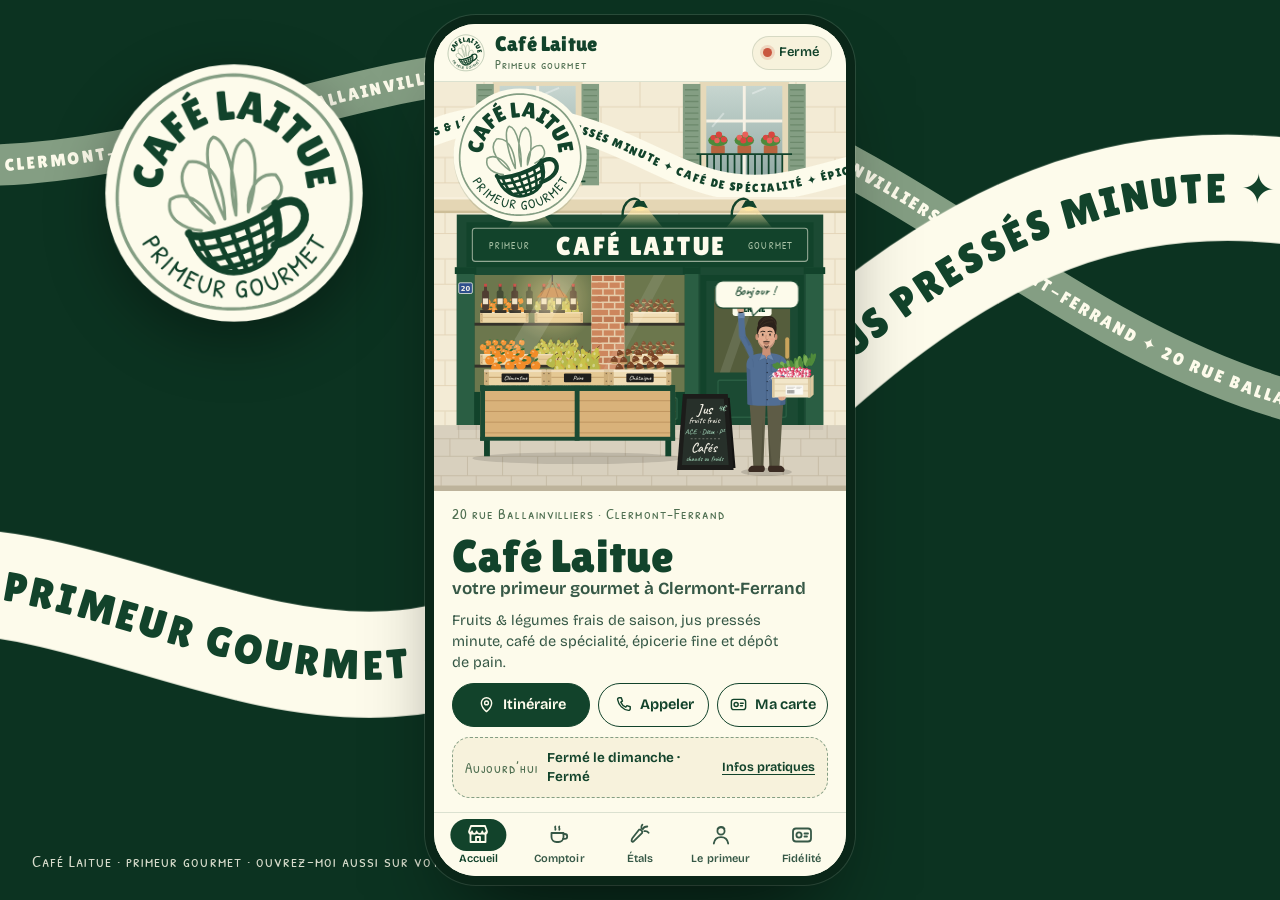
==== index.html @ 7d386409 "Site vitrine et appli Café Laitue Appli monobloc mobile-first : boutique, tampon et ruban en SVG ani" ====
<!doctype html>
<html lang="fr-FR" class="no-js">
<head>
  <meta charset="utf-8">
  <meta name="viewport" content="width=device-width, initial-scale=1, viewport-fit=cover">
  <title>Café Laitue · Primeur gourmet, jus pressés & café de spécialité à Clermont-Ferrand</title>
  <meta name="description" content="Café Laitue, votre primeur gourmet au 20 rue Ballainvilliers à Clermont-Ferrand : fruits et légumes frais de saison, jus pressés minute, café de spécialité Kaduck, épicerie fine et pain Atelier Bon.">
  <link rel="canonical" href="https://maliciousmusic.github.io/cafe-laitue/">
  <meta name="robots" content="index, follow, max-image-preview:large, max-snippet:-1">
  <meta name="theme-color" content="#FDFBEB">
  <meta name="color-scheme" content="light only">
  <meta name="format-detection" content="telephone=no">

  <!-- Partage (Open Graph / réseaux) -->
  <meta property="og:type" content="website">
  <meta property="og:locale" content="fr_FR">
  <meta property="og:site_name" content="Café Laitue">
  <meta property="og:title" content="Café Laitue — Primeur gourmet à Clermont-Ferrand">
  <meta property="og:description" content="Fruits & légumes frais, jus pressés minute, café de spécialité, épicerie fine et dépôt de pain. 20 rue Ballainvilliers, Clermont-Ferrand.">
  <meta property="og:url" content="https://maliciousmusic.github.io/cafe-laitue/">
  <meta property="og:image" content="https://maliciousmusic.github.io/cafe-laitue/assets/img/og-cafe-laitue.jpg">
  <meta property="og:image:width" content="1200">
  <meta property="og:image:height" content="630">
  <meta property="og:image:alt" content="Le primeur de Café Laitue dans sa boutique de fruits et légumes, rue Ballainvilliers à Clermont-Ferrand">
  <meta name="twitter:card" content="summary_large_image">

  <!-- Référencement local -->
  <meta name="geo.region" content="FR-63">
  <meta name="geo.placename" content="Clermont-Ferrand">
  <meta name="geo.position" content="45.7754452;3.0865071">
  <meta name="ICBM" content="45.7754452, 3.0865071">

  <!-- Appli (PWA) -->
  <link rel="manifest" href="manifest.webmanifest">
  <link rel="icon" href="assets/icons/favicon.svg" type="image/svg+xml">
  <link rel="icon" href="assets/icons/favicon-32.png" sizes="32x32" type="image/png">
  <link rel="apple-touch-icon" href="assets/icons/apple-touch-icon.png">
  <meta name="mobile-web-app-capable" content="yes">
  <meta name="apple-mobile-web-app-capable" content="yes">
  <meta name="apple-mobile-web-app-title" content="Café Laitue">
  <meta name="apple-mobile-web-app-status-bar-style" content="default">

  <!-- Résumé pour les assistants IA -->
  <link rel="alternate" type="text/markdown" href="llms.txt" title="Café Laitue — résumé pour les IA">

  <link rel="preload" href="assets/fonts/lilita-one-400-latin.woff2" as="font" type="font/woff2" crossorigin>
  <link rel="preload" href="assets/fonts/bricolage-grotesque-400-800-latin.woff2" as="font" type="font/woff2" crossorigin>
  <link rel="preload" href="assets/fonts/patrick-hand-sc-400-latin.woff2" as="font" type="font/woff2" crossorigin>
  <link rel="stylesheet" href="assets/css/fonts.css">
  <link rel="stylesheet" href="assets/css/app.css">
  <link rel="modulepreload" href="assets/js/main.js">
  <link rel="modulepreload" href="assets/js/lib/motion.js">
  <link rel="modulepreload" href="assets/js/lib/svg.js">
  <link rel="modulepreload" href="assets/js/features/hours.js">
  <link rel="modulepreload" href="assets/js/config.js">
  <link rel="modulepreload" href="assets/js/scenes/stamp.js">
  <link rel="modulepreload" href="assets/js/screens/home.js">
  <link rel="modulepreload" href="assets/js/scenes/storefront.js">
  <link rel="modulepreload" href="assets/js/scenes/ribbon.js">
  <link rel="modulepreload" href="assets/js/scenes/character.js">
  <link rel="modulepreload" href="assets/js/scenes/produce.js">
  <link rel="modulepreload" href="assets/js/data/season.js">
  <script>document.documentElement.classList.replace('no-js', 'js');</script>

  <script type="application/ld+json">
  {
    "@context": "https://schema.org",
    "@graph": [
      {
        "@type": "WebSite",
        "@id": "https://maliciousmusic.github.io/cafe-laitue/#website",
        "url": "https://maliciousmusic.github.io/cafe-laitue/",
        "name": "Café Laitue",
        "inLanguage": "fr-FR",
        "publisher": { "@id": "https://maliciousmusic.github.io/cafe-laitue/#shop" }
      },
      {
        "@type": "WebPage",
        "@id": "https://maliciousmusic.github.io/cafe-laitue/#webpage",
        "url": "https://maliciousmusic.github.io/cafe-laitue/",
        "name": "Café Laitue · Primeur gourmet, jus pressés & café de spécialité à Clermont-Ferrand",
        "isPartOf": { "@id": "https://maliciousmusic.github.io/cafe-laitue/#website" },
        "about": { "@id": "https://maliciousmusic.github.io/cafe-laitue/#shop" },
        "primaryImageOfPage": "https://maliciousmusic.github.io/cafe-laitue/assets/img/og-cafe-laitue.jpg",
        "inLanguage": "fr-FR",
        "dateModified": "2026-09-25"
      },
      {
        "@type": ["GroceryStore", "CafeOrCoffeeShop"],
        "@id": "https://maliciousmusic.github.io/cafe-laitue/#shop",
        "name": "Café Laitue",
        "alternateName": ["Café Laitue — Primeur gourmet", "cafe.laitue"],
        "slogan": "Votre primeur gourmet",
        "description": "Primeur gourmet au centre-ville de Clermont-Ferrand : fruits et légumes frais de saison, bar à jus pressés minute, cafés de spécialité torréfiés à Clermont par Kaduck Roaster, épicerie fine et dépôt de pain Atelier Bon.",
        "url": "https://maliciousmusic.github.io/cafe-laitue/",
        "logo": "https://maliciousmusic.github.io/cafe-laitue/assets/icons/icon-512.png",
        "image": [
          "https://maliciousmusic.github.io/cafe-laitue/assets/img/og-cafe-laitue.jpg",
          "https://maliciousmusic.github.io/cafe-laitue/assets/img/primeur-portrait-1080.webp",
          "https://maliciousmusic.github.io/cafe-laitue/assets/img/primeur-cagette-1080.webp"
        ],
        "telephone": "+33 4 73 92 16 42",
        "address": {
          "@type": "PostalAddress",
          "streetAddress": "20 rue Ballainvilliers",
          "postalCode": "63000",
          "addressLocality": "Clermont-Ferrand",
          "addressRegion": "Auvergne-Rhône-Alpes",
          "addressCountry": "FR"
        },
        "geo": { "@type": "GeoCoordinates", "latitude": 45.7754452, "longitude": 3.0865071 },
        "hasMap": "https://maps.google.com/?cid=11650842022247132401",
        "openingHoursSpecification": [
          {
            "@type": "OpeningHoursSpecification",
            "dayOfWeek": "https://schema.org/Monday",
            "opens": "14:00",
            "closes": "19:30"
          },
          {
            "@type": "OpeningHoursSpecification",
            "dayOfWeek": ["https://schema.org/Tuesday", "https://schema.org/Wednesday", "https://schema.org/Thursday", "https://schema.org/Friday", "https://schema.org/Saturday"],
            "opens": "08:00",
            "closes": "19:30"
          }
        ],
        "priceRange": "€",
        "currenciesAccepted": "EUR",
        "servesCuisine": ["Café de spécialité", "Jus de fruits pressés", "Matcha", "Chai"],
        "hasMenu": { "@id": "https://maliciousmusic.github.io/cafe-laitue/#menu" },
        "acceptsReservations": false,
        "amenityFeature": [
          { "@type": "LocationFeatureSpecification", "name": "Terrasse", "value": true },
          { "@type": "LocationFeatureSpecification", "name": "Boissons à emporter", "value": true }
        ],
        "areaServed": { "@type": "City", "name": "Clermont-Ferrand" },
        "knowsAbout": ["Fruits et légumes de saison", "Café de spécialité", "Jus de fruits pressés", "Épicerie fine"],
        "hasOfferCatalog": {
          "@type": "OfferCatalog",
          "name": "Au Café Laitue",
          "itemListElement": [
            { "@type": "OfferCatalog", "name": "Fruits et légumes frais de saison (origine France privilégiée)" },
            { "@type": "OfferCatalog", "name": "Jus de fruits pressés minute" },
            { "@type": "OfferCatalog", "name": "Cafés de spécialité Kaduck Roaster, torréfiés à Clermont-Ferrand" },
            { "@type": "OfferCatalog", "name": "Épicerie fine" },
            { "@type": "OfferCatalog", "name": "Dépôt de pain Atelier Bon (pain vivant)" }
          ]
        },
        "sameAs": [
          "https://www.instagram.com/cafe.laitue/",
          "https://maps.google.com/?cid=11650842022247132401"
        ]
      },
      {
        "@type": "Menu",
        "@id": "https://maliciousmusic.github.io/cafe-laitue/#menu",
        "name": "La carte du comptoir",
        "inLanguage": "fr-FR",
        "hasMenuSection": [
          {
            "@type": "MenuSection",
            "name": "Cafés de spécialité, chauds ou glacés",
            "description": "Grains Kaduck Roaster, torréfiés à Clermont-Ferrand.",
            "hasMenuItem": [
              { "@type": "MenuItem", "name": "Expresso", "description": "Court et intense, surmonté d’une crème noisette.", "offers": [ { "@type": "Offer", "name": "Simple", "price": "1.80", "priceCurrency": "EUR" }, { "@type": "Offer", "name": "Double", "price": "3.00", "priceCurrency": "EUR" } ] },
              { "@type": "MenuItem", "name": "Cappuccino", "description": "Un tiers expresso, un tiers lait chaud, un tiers mousse onctueuse.", "offers": { "@type": "Offer", "price": "3.50", "priceCurrency": "EUR" } },
              { "@type": "MenuItem", "name": "V60", "description": "Café filtre préparé à la main, extraction douce et aromatique.", "offers": { "@type": "Offer", "price": "5.00", "priceCurrency": "EUR" } },
              { "@type": "MenuItem", "name": "Latte", "description": "Expresso et lait chauffé à la vapeur, fine micro-mousse. Chaud ou glacé.", "offers": { "@type": "Offer", "price": "4.00", "priceCurrency": "EUR" } },
              { "@type": "MenuItem", "name": "Flat white", "description": "Double ristretto et lait micro-moussé, texture soyeuse.", "offers": { "@type": "Offer", "price": "4.00", "priceCurrency": "EUR" } },
              { "@type": "MenuItem", "name": "Matcha latte", "description": "Thé vert matcha fouetté et lait mousseux, chaud ou glacé.", "offers": { "@type": "Offer", "price": "4.00", "priceCurrency": "EUR" } },
              { "@type": "MenuItem", "name": "Chai latte", "description": "Thé noir aux épices douces et lait mousseux.", "offers": { "@type": "Offer", "price": "4.00", "priceCurrency": "EUR" } }
            ]
          },
          {
            "@type": "MenuSection",
            "name": "Jus de fruits pressés minute",
            "hasMenuItem": [
              { "@type": "MenuItem", "name": "A.C.E.", "description": "Orange, carotte, citron.", "offers": { "@type": "Offer", "price": "4.00", "priceCurrency": "EUR" } },
              { "@type": "MenuItem", "name": "Détox", "description": "Pomme, carotte, citron, gingembre.", "offers": { "@type": "Offer", "price": "4.00", "priceCurrency": "EUR" } },
              { "@type": "MenuItem", "name": "P²", "description": "Pomme, poire.", "offers": { "@type": "Offer", "price": "4.00", "priceCurrency": "EUR" } },
              { "@type": "MenuItem", "name": "Ginger shot", "description": "Gingembre pressé, en format shot." },
              { "@type": "MenuItem", "name": "Jus sur demande", "description": "Selon les fruits de saison : pêche, abricot…" }
            ]
          }
        ]
      },
      {
        "@type": "FAQPage",
        "@id": "https://maliciousmusic.github.io/cafe-laitue/#faq",
        "mainEntity": [
          { "@type": "Question", "name": "Où se trouve Café Laitue ?", "acceptedAnswer": { "@type": "Answer", "text": "Café Laitue est au 20 rue Ballainvilliers, 63000 Clermont-Ferrand, en plein centre-ville, à deux pas du musée Bargoin et à quelques minutes à pied de la place de Jaude." } },
          { "@type": "Question", "name": "Quels sont les horaires de Café Laitue ?", "acceptedAnswer": { "@type": "Answer", "text": "Le lundi de 14h à 19h30, et du mardi au samedi de 8h à 19h30. Fermé le dimanche." } },
          { "@type": "Question", "name": "Que trouve-t-on chez Café Laitue ?", "acceptedAnswer": { "@type": "Answer", "text": "Des fruits et légumes frais de saison, un bar à jus pressés minute, des cafés de spécialité, une épicerie fine et un dépôt de pain Atelier Bon." } },
          { "@type": "Question", "name": "D’où vient le café servi chez Café Laitue ?", "acceptedAnswer": { "@type": "Answer", "text": "Le café de spécialité vient de Kaduck Roaster, un torréfacteur artisanal installé à Clermont-Ferrand. Il est servi en expresso, cappuccino, latte, flat white ou V60, chaud ou glacé." } },
          { "@type": "Question", "name": "Les jus sont-ils pressés à la demande ?", "acceptedAnswer": { "@type": "Answer", "text": "Oui, tous les jus sont pressés minute : A.C.E. (orange, carotte, citron), Détox (pomme, carotte, citron, gingembre), P² (pomme, poire), ginger shot, ou un jus sur mesure selon les fruits de saison." } },
          { "@type": "Question", "name": "Peut-on consommer sur place ?", "acceptedAnswer": { "@type": "Answer", "text": "Oui, cafés et jus se dégustent en terrasse ou à emporter." } },
          { "@type": "Question", "name": "Café Laitue vend-il du pain ?", "acceptedAnswer": { "@type": "Answer", "text": "Oui, Café Laitue est dépôt de pain pour Atelier Bon, boulangerie de pain vivant : des pains de qualité proposés chaque jour." } },
          { "@type": "Question", "name": "Comment fonctionne la carte de fidélité ?", "acceptedAnswer": { "@type": "Answer", "text": "La carte de fidélité est gratuite et sans inscription, directement dans l’appli du site. À chaque boisson, le primeur tamponne votre carte sur votre téléphone ; au 10e tampon, une boisson est offerte." } }
        ]
      }
    ]
  }
  </script>
  <script type="module" src="assets/js/main.js"></script>
</head>
<body>
  <a class="skip" href="#main">Aller au contenu</a>
  <div class="backdrop" id="backdrop" aria-hidden="true"></div>

  <div class="app" id="app">
    <header class="topbar">
      <a class="brand" href="#accueil" aria-label="Café Laitue, retour à l’accueil">
        <span class="brand-mark" id="brand-mark" aria-hidden="true"></span>
        <span class="brand-text">
          <span class="brand-name">Café Laitue</span>
          <span class="brand-sub">Primeur gourmet</span>
        </span>
      </a>
      <button class="status" id="status" type="button" aria-haspopup="dialog" aria-controls="infos">
        <span class="status-dot" aria-hidden="true"></span>
        <span class="status-text" id="status-text">Horaires</span>
      </button>
    </header>

    <main class="stage" id="main" tabindex="-1">

      <!-- ===================== ACCUEIL ===================== -->
      <section class="screen screen--home is-active" id="accueil" data-screen="accueil" aria-labelledby="t-accueil">
        <div class="hero">
          <div class="scene scene--storefront" id="scene-storefront" aria-hidden="true"></div>
          <div class="hero-ribbon" id="hero-ribbon" aria-hidden="true"></div>
          <button class="hero-stamp" id="hero-stamp" type="button" aria-label="Café Laitue, primeur gourmet — rejouer l’animation du tampon"></button>
        </div>
        <div class="home-body">
          <p class="eyebrow">20 rue Ballainvilliers · Clermont-Ferrand</p>
          <h1 id="t-accueil">
            <span class="h1-brand">Café Laitue</span>
            <span class="h1-sub">votre primeur gourmet à Clermont-Ferrand</span>
          </h1>
          <p class="lead">Fruits &amp; légumes frais de saison, jus pressés minute, café de spécialité, épicerie fine et dépôt de pain.</p>
          <div class="actions">
            <a class="btn btn--primary" href="https://www.google.com/maps/dir/?api=1&amp;destination=Caf%C3%A9%20Laitue%2C%2020%20rue%20Ballainvilliers%2C%2063000%20Clermont-Ferrand" target="_blank" rel="noopener">
              <svg class="i" viewBox="0 0 24 24" aria-hidden="true"><path d="M12 21s-6.5-5.6-6.5-11a6.5 6.5 0 0 1 13 0c0 5.4-6.5 11-6.5 11z"/><circle cx="12" cy="10" r="2.4"/></svg>
              Itinéraire
            </a>
            <a class="btn" href="tel:+33473921642">
              <svg class="i" viewBox="0 0 24 24" aria-hidden="true"><path d="M6.6 3.5h2.6l1.4 4.2-2 1.4a12 12 0 0 0 6.3 6.3l1.4-2 4.2 1.4v2.6a2 2 0 0 1-2.2 2A17 17 0 0 1 4.6 5.7a2 2 0 0 1 2-2.2z"/></svg>
              Appeler
            </a>
            <a class="btn" href="#fidelite">
              <svg class="i" viewBox="0 0 24 24" aria-hidden="true"><rect x="3" y="5.5" width="18" height="13" rx="3"/><circle cx="9" cy="12" r="2.6"/><path d="M14.5 10.5h3.5M14.5 13.5h2.5"/></svg>
              Ma carte
            </a>
          </div>
          <button class="today" id="today" type="button" aria-haspopup="dialog" aria-controls="infos">
            <span class="today-label">Aujourd’hui</span>
            <span class="today-hours" id="today-hours">Lun. 14h–19h30 · Mar.–sam. 8h–19h30</span>
            <span class="today-more">Infos pratiques</span>
          </button>
        </div>
      </section>

      <!-- ===================== COMPTOIR ===================== -->
      <section class="screen screen--bar" id="comptoir" data-screen="comptoir" aria-labelledby="t-comptoir">
        <header class="screen-head">
          <p class="eyebrow">Le comptoir</p>
          <h2 id="t-comptoir">Cafés de spécialité &amp; jus pressés minute</h2>
        </header>

        <div class="bar-stage">
          <div class="scene scene--drink" id="scene-drink" aria-hidden="true"></div>
          <div class="drink-tools">
            <button class="round-btn" id="drink-prev" type="button" aria-label="Boisson précédente">
              <svg class="i" viewBox="0 0 24 24" aria-hidden="true"><path d="M14.5 5.5 8 12l6.5 6.5"/></svg>
            </button>
            <button class="toggle" id="drink-explode" type="button" aria-pressed="false">
              <svg class="i" viewBox="0 0 24 24" aria-hidden="true"><path d="M12 3v5M12 16v5M3 12h5M16 12h5M6 6l2.5 2.5M15.5 15.5 18 18M18 6l-2.5 2.5M8.5 15.5 6 18"/></svg>
              <span>Vue éclatée</span>
            </button>
            <button class="toggle" id="drink-iced" type="button" aria-pressed="false">
              <svg class="i" viewBox="0 0 24 24" aria-hidden="true"><path d="M12 2.5v19M4 7l16 10M20 7 4 17M9.5 4 12 6l2.5-2M9.5 20l2.5-2 2.5 2"/></svg>
              <span>Glacé</span>
            </button>
            <button class="round-btn" id="drink-next" type="button" aria-label="Boisson suivante">
              <svg class="i" viewBox="0 0 24 24" aria-hidden="true"><path d="M9.5 5.5 16 12l-6.5 6.5"/></svg>
            </button>
          </div>
        </div>

        <div class="board" role="tablist" aria-label="Catégories">
          <button class="board-tab is-on" id="cat-cafes" role="tab" aria-selected="true" aria-controls="menu-cafes" type="button">Cafés <small>chauds ou glacés</small></button>
          <button class="board-tab" id="cat-jus" role="tab" aria-selected="false" aria-controls="menu-jus" type="button">Jus <small>pressés minute</small></button>
        </div>

        <div class="menu" id="menu-cafes" role="tabpanel" aria-labelledby="cat-cafes">
          <h3 class="visually-hidden">Cafés de spécialité Kaduck Roaster, torréfiés à Clermont-Ferrand</h3>
          <ul class="menu-list">
            <li class="menu-item" data-drink="expresso">
              <button class="menu-row" type="button" aria-expanded="false"><span class="menu-name">Expresso</span><span class="menu-price">1,80 € <small>/ double 3 €</small></span></button>
              <p class="menu-desc">Court et intense, surmonté d’une crème noisette : le café de spécialité dans sa forme la plus pure.</p>
            </li>
            <li class="menu-item" data-drink="cappuccino">
              <button class="menu-row" type="button" aria-expanded="false"><span class="menu-name">Cappuccino</span><span class="menu-price">3,50 €</span></button>
              <p class="menu-desc">Un tiers expresso, un tiers lait chaud, un tiers mousse onctueuse. L’équilibre parfait.</p>
            </li>
            <li class="menu-item" data-drink="v60">
              <button class="menu-row" type="button" aria-expanded="false"><span class="menu-name">V60</span><span class="menu-price">5 €</span></button>
              <p class="menu-desc">Café filtre préparé à la main : une extraction douce qui révèle les arômes du grain. Chaud ou glacé.</p>
            </li>
            <li class="menu-item" data-drink="latte">
              <button class="menu-row" type="button" aria-expanded="false"><span class="menu-name">Latte</span><span class="menu-price">4 €</span></button>
              <p class="menu-desc">Expresso et lait chauffé à la vapeur, fine couche de micro-mousse. Chaud ou glacé.</p>
            </li>
            <li class="menu-item" data-drink="flatwhite">
              <button class="menu-row" type="button" aria-expanded="false"><span class="menu-name">Flat white</span><span class="menu-price">4 €</span></button>
              <p class="menu-desc">Double ristretto et lait micro-moussé : plus de café, moins de mousse, une texture soyeuse.</p>
            </li>
            <li class="menu-item" data-drink="matcha">
              <button class="menu-row" type="button" aria-expanded="false"><span class="menu-name">Matcha latte</span><span class="menu-price">4 €</span></button>
              <p class="menu-desc">Thé vert matcha fouetté et lait mousseux : doux, gourmand, sans amertume. Chaud ou glacé.</p>
            </li>
            <li class="menu-item" data-drink="chai">
              <button class="menu-row" type="button" aria-expanded="false"><span class="menu-name">Chai latte</span><span class="menu-price">4 €</span></button>
              <p class="menu-desc">Thé noir aux épices douces et lait mousseux, une pointe de cannelle. Chaud ou glacé.</p>
            </li>
          </ul>
          <p class="menu-note">Grains <strong>Kaduck Roaster</strong>, torréfiés à Clermont-Ferrand.</p>
        </div>

        <div class="menu" id="menu-jus" role="tabpanel" aria-labelledby="cat-jus" hidden>
          <h3 class="visually-hidden">Jus de fruits pressés minute</h3>
          <ul class="menu-list">
            <li class="menu-item" data-drink="ace">
              <button class="menu-row" type="button" aria-expanded="false"><span class="menu-name">A.C.E.</span><span class="menu-price">4 €</span></button>
              <p class="menu-desc">Orange, carotte, citron. Le classique vitaminé.</p>
            </li>
            <li class="menu-item" data-drink="detox">
              <button class="menu-row" type="button" aria-expanded="false"><span class="menu-name">Détox</span><span class="menu-price">4 €</span></button>
              <p class="menu-desc">Pomme, carotte, citron, gingembre. Frais et piquant.</p>
            </li>
            <li class="menu-item" data-drink="p2">
              <button class="menu-row" type="button" aria-expanded="false"><span class="menu-name">P²</span><span class="menu-price">4 €</span></button>
              <p class="menu-desc">Pomme, poire. Tout en douceur.</p>
            </li>
            <li class="menu-item" data-drink="ginger">
              <button class="menu-row" type="button" aria-expanded="false"><span class="menu-name">Ginger shot</span><span class="menu-price">shot</span></button>
              <p class="menu-desc">Gingembre pressé en format shot : le coup de fouet.</p>
            </li>
            <li class="menu-item" data-drink="surmesure">
              <button class="menu-row" type="button" aria-expanded="false"><span class="menu-name">Sur demande</span><span class="menu-price">selon saison</span></button>
              <p class="menu-desc">Votre jus sur mesure avec les fruits du moment : pêche, abricot, raisin…</p>
            </li>
          </ul>
          <p class="menu-note">Pressés devant vous, avec les fruits et légumes de l’étal.</p>
        </div>
      </section>

      <!-- ===================== ÉTALS ===================== -->
      <section class="screen screen--stalls" id="etals" data-screen="etals" aria-labelledby="t-etals">
        <header class="screen-head">
          <p class="eyebrow">Les étals</p>
          <h2 id="t-etals">Fruits &amp; légumes de saison</h2>
        </header>

        <div class="months" id="months" role="tablist" aria-label="Choisir un mois"></div>

        <div class="stalls-stage">
          <div class="scene scene--shelves" id="scene-shelves" aria-hidden="true"></div>
          <div class="produce-card" id="produce-card" aria-live="polite" hidden>
            <p class="produce-name" id="produce-name"></p>
            <p class="produce-season" id="produce-season"></p>
            <p class="produce-tip" id="produce-tip"></p>
          </div>
        </div>

        <p class="season-line" id="season-line">Choisis chaque jour, origine France privilégiée : les étals suivent les saisons.</p>

        <ul class="cards">
          <li class="card">
            <span class="card-ico" aria-hidden="true"><svg viewBox="0 0 32 32"><path d="M9 8h14l-2 19a2 2 0 0 1-2 1.8h-6A2 2 0 0 1 11 27z" fill="#F4972E"/><path d="M9.3 8h13.4l-.5 5H9.8z" fill="#FDFBEB" opacity=".55"/><path d="M19 2.5 17.6 15" stroke="#12432B" stroke-width="1.8" stroke-linecap="round"/><circle cx="22.5" cy="8" r="4" fill="#F4D23C" stroke="#12432B" stroke-width="1.2"/><path d="M9 8h14l-2 19a2 2 0 0 1-2 1.8h-6A2 2 0 0 1 11 27z" fill="none" stroke="#12432B" stroke-width="1.6" stroke-linejoin="round"/></svg></span>
            <h3>Jus pressés minute</h3>
            <p>Choisissez vos fruits, on presse devant vous.</p>
          </li>
          <li class="card">
            <span class="card-ico" aria-hidden="true"><svg viewBox="0 0 32 32"><rect x="8" y="10" width="16" height="18" rx="3" fill="#E0A93B"/><rect x="7" y="5.5" width="18" height="5.5" rx="1.5" fill="#12432B"/><rect x="11" y="15" width="10" height="7" rx="1" fill="#FDFBEB"/><rect x="8" y="10" width="16" height="18" rx="3" fill="none" stroke="#12432B" stroke-width="1.6"/></svg></span>
            <h3>Épicerie fine</h3>
            <p>Douceurs, conserves, vins : une sélection gourmande pour compléter le panier.</p>
          </li>
          <li class="card">
            <span class="card-ico" aria-hidden="true"><svg viewBox="0 0 32 32"><path d="M4 20c0-6 5.4-10 12-10s12 4 12 10c0 2-1.5 4-4 4H8c-2.5 0-4-2-4-4z" fill="#D9A45A" stroke="#12432B" stroke-width="1.6"/><path d="M10 14l3 5M15.5 12.5l1.5 6M21 13.5l1 5" stroke="#8A5A2A" stroke-width="1.6" stroke-linecap="round"/></svg></span>
            <h3>Dépôt de pain</h3>
            <p>Les pains d’<strong>Atelier Bon</strong>, pain vivant, proposés chaque jour.</p>
          </li>
        </ul>

        <details class="calendar">
          <summary>Calendrier complet des fruits et légumes de saison</summary>
          <!-- saison:start -->
          <table class="season-table">
            <caption>Fruits et légumes de saison mois par mois, chez Café Laitue à Clermont-Ferrand</caption>
            <thead><tr><th scope="col">Mois</th><th scope="col">Fruits</th><th scope="col">Légumes</th></tr></thead>
            <tbody>
            <tr data-month="1"><th scope="row">Janvier</th><td>clémentine, kiwi, orange, poire, pomme</td><td>betterave, butternut &amp; potimarron, carotte, céleri-rave, chou, chou-fleur, endive, mâche, navet, panais, poireau</td></tr>
            <tr data-month="2"><th scope="row">Février</th><td>clémentine, kiwi, orange, poire, pomme</td><td>betterave, butternut &amp; potimarron, carotte, céleri-rave, chou, chou-fleur, endive, mâche, navet, panais, poireau</td></tr>
            <tr data-month="3"><th scope="row">Mars</th><td>kiwi, orange, poire, pomme</td><td>betterave, carotte, céleri-rave, chou, chou-fleur, endive, épinard, mâche, navet, panais, poireau, radis</td></tr>
            <tr data-month="4"><th scope="row">Avril</th><td>fraise, kiwi, orange, pomme, rhubarbe</td><td>asperge, carotte, chou-fleur, endive, épinard, laitue, poireau, radis</td></tr>
            <tr data-month="5"><th scope="row">Mai</th><td>cerise, fraise, rhubarbe</td><td>artichaut, asperge, carotte, concombre, épinard, laitue, petits pois, radis</td></tr>
            <tr data-month="6"><th scope="row">Juin</th><td>abricot, cerise, fraise, framboise, melon, pêche &amp; nectarine, rhubarbe</td><td>artichaut, asperge, aubergine, brocoli, carotte, concombre, courgette, fenouil, haricot vert, laitue, petits pois, radis, tomate</td></tr>
            <tr data-month="7"><th scope="row">Juillet</th><td>abricot, cerise, fraise, framboise, melon, myrtille, pastèque, pêche &amp; nectarine, prune &amp; mirabelle</td><td>artichaut, aubergine, betterave, brocoli, carotte, concombre, courgette, fenouil, haricot vert, laitue, petits pois, poivron, radis, tomate</td></tr>
            <tr data-month="8"><th scope="row">Août</th><td>abricot, figue, framboise, melon, myrtille, pastèque, pêche &amp; nectarine, poire, pomme, prune &amp; mirabelle, raisin</td><td>artichaut, aubergine, betterave, brocoli, carotte, concombre, courgette, fenouil, haricot vert, laitue, poivron, radis, tomate</td></tr>
            <tr data-month="9"><th scope="row">Septembre</th><td>figue, framboise, melon, myrtille, pastèque, pêche &amp; nectarine, poire, pomme, prune &amp; mirabelle, raisin</td><td>artichaut, aubergine, betterave, brocoli, butternut &amp; potimarron, carotte, céleri-rave, chou-fleur, concombre, courgette, épinard, fenouil, haricot vert, laitue, patate douce, poireau, poivron, radis, tomate</td></tr>
            <tr data-month="10"><th scope="row">Octobre</th><td>châtaigne, coing, figue, poire, pomme, raisin</td><td>betterave, brocoli, butternut &amp; potimarron, carotte, céleri-rave, chou, chou-fleur, endive, épinard, fenouil, laitue, mâche, navet, panais, patate douce, poireau, poivron, radis, tomate</td></tr>
            <tr data-month="11"><th scope="row">Novembre</th><td>châtaigne, clémentine, coing, kiwi, poire, pomme</td><td>betterave, brocoli, butternut &amp; potimarron, carotte, céleri-rave, chou, chou-fleur, endive, épinard, fenouil, mâche, navet, panais, patate douce, poireau</td></tr>
            <tr data-month="12"><th scope="row">Décembre</th><td>châtaigne, clémentine, coing, kiwi, orange, poire, pomme</td><td>betterave, butternut &amp; potimarron, carotte, céleri-rave, chou, chou-fleur, endive, mâche, navet, panais, patate douce, poireau</td></tr>
            </tbody>
          </table>
          <!-- saison:end -->
        </details>
      </section>

      <!-- ===================== LE PRIMEUR ===================== -->
      <section class="screen screen--owner" id="primeur" data-screen="primeur" aria-labelledby="t-primeur">
        <div class="portrait">
          <div class="scene scene--portrait" id="scene-portrait" aria-hidden="true"></div>
          <figure class="portrait-photo" id="portrait-photo" hidden>
            <img src="assets/img/primeur-portrait-540.webp"
                 srcset="assets/img/primeur-portrait-540.webp 540w, assets/img/primeur-portrait-1080.webp 1080w"
                 sizes="(min-width: 900px) 420px, 100vw"
                 width="1080" height="1350" loading="lazy" decoding="async"
                 alt="Le gérant de Café Laitue, sourire aux lèvres, tient une cagette de radis devant les étals de sa boutique rue Ballainvilliers à Clermont-Ferrand.">
          </figure>
          <p class="bubble" id="bubble" aria-live="polite" hidden></p>
          <button class="photo-toggle" id="photo-toggle" type="button" aria-pressed="false">
            <svg class="i" viewBox="0 0 24 24" aria-hidden="true"><rect x="3" y="6.5" width="18" height="13" rx="3"/><circle cx="12" cy="13" r="3.4"/><path d="M8.5 6.5 10 4h4l1.5 2.5"/></svg>
            <span>Voir la photo</span>
          </button>
        </div>
        <div class="owner-body">
          <p class="eyebrow">Votre primeur</p>
          <h2 id="t-primeur">Derrière le comptoir</h2>
          <p>Au Café Laitue, c’est le primeur lui-même qui choisit les fruits et légumes, prépare votre café et presse vos jus à la minute. Un conseil, une recette, un fruit à goûter&nbsp;: ici, on prend le temps.</p>
          <ul class="values">
            <li><svg viewBox="0 0 24 24" aria-hidden="true"><path d="M5 19C4 11 9 5 19 4c1 9-4 15-14 15z" fill="#7DB356" stroke="#12432B" stroke-width="1.4"/><path d="M5 19c4-5 7-8 11-11" stroke="#12432B" stroke-width="1.3" fill="none" stroke-linecap="round"/></svg> Fruits &amp; légumes de saison</li>
            <li><svg viewBox="0 0 24 24" aria-hidden="true"><rect x="3" y="6" width="6" height="12" fill="#2E4F8C"/><rect x="9" y="6" width="6" height="12" fill="#FDFBEB"/><rect x="15" y="6" width="6" height="12" fill="#D9453F"/><rect x="3" y="6" width="18" height="12" rx="1.5" fill="none" stroke="#12432B" stroke-width="1.2"/></svg> Origine France privilégiée</li>
            <li><svg viewBox="0 0 24 24" aria-hidden="true"><ellipse cx="12" cy="12" rx="6.5" ry="8.5" transform="rotate(35 12 12)" fill="#6B3A1E" stroke="#12432B" stroke-width="1.2"/><path d="M8.6 17c2.4-3 1.2-7 6.6-10" stroke="#C9955E" stroke-width="1.4" fill="none" stroke-linecap="round"/></svg> Café torréfié à Clermont</li>
            <li><svg viewBox="0 0 24 24" aria-hidden="true"><path d="M12 21.5V8" stroke="#12432B" stroke-width="1.4" stroke-linecap="round"/><g fill="#E0A93B" stroke="#12432B" stroke-width="1"><ellipse cx="9.4" cy="9" rx="2" ry="3.2" transform="rotate(-30 9.4 9)"/><ellipse cx="14.6" cy="9" rx="2" ry="3.2" transform="rotate(30 14.6 9)"/><ellipse cx="9.4" cy="14" rx="2" ry="3.2" transform="rotate(-30 9.4 14)"/><ellipse cx="14.6" cy="14" rx="2" ry="3.2" transform="rotate(30 14.6 14)"/><ellipse cx="12" cy="5" rx="1.8" ry="3"/></g></svg> Pain vivant Atelier Bon</li>
          </ul>
          <div class="actions actions--2">
            <a class="btn btn--primary" href="https://maps.google.com/?cid=11650842022247132401" target="_blank" rel="noopener">
              <svg class="i" viewBox="0 0 24 24" aria-hidden="true"><path d="m12 3.5 2.6 5.3 5.8.8-4.2 4.1 1 5.8-5.2-2.7-5.2 2.7 1-5.8-4.2-4.1 5.8-.8z"/></svg>
              Laisser un avis
            </a>
            <a class="btn" href="https://www.instagram.com/cafe.laitue/" target="_blank" rel="noopener me">
              <svg class="i" viewBox="0 0 24 24" aria-hidden="true"><rect x="3.5" y="3.5" width="17" height="17" rx="5"/><circle cx="12" cy="12" r="4"/><circle cx="17.2" cy="6.8" r=".6"/></svg>
              @cafe.laitue
            </a>
          </div>
        </div>
      </section>

      <!-- ===================== FIDÉLITÉ ===================== -->
      <section class="screen screen--loyalty" id="fidelite" data-screen="fidelite" aria-labelledby="t-fidelite">
        <header class="screen-head">
          <p class="eyebrow">Carte fidélité</p>
          <h2 id="t-fidelite">Dix tampons, une boisson offerte</h2>
        </header>

        <div class="lcard" id="lcard">
          <div class="lcard-top">
            <span class="lcard-mark" id="lcard-mark" aria-hidden="true"></span>
            <div class="lcard-id">
              <p class="lcard-title">Carte fidélité</p>
              <label class="lcard-name">
                <span class="visually-hidden">Votre prénom</span>
                <input id="lcard-name" type="text" autocomplete="given-name" maxlength="24" placeholder="Votre prénom" enterkeyhint="done">
              </label>
            </div>
            <p class="lcard-count"><span id="lcard-count">0</span><small>/10</small></p>
          </div>
          <ol class="slots" id="slots" aria-label="Tampons obtenus"></ol>
          <p class="lcard-foot" id="lcard-foot">Encore 10 boissons avant la prochaine offerte.</p>
        </div>

        <div class="actions actions--2">
          <button class="btn btn--primary" id="btn-stamp" type="button">
            <svg class="i" viewBox="0 0 24 24" aria-hidden="true"><path d="M9 3.5h6l-1 6h3.5a2 2 0 0 1 2 2V14H4.5v-2.5a2 2 0 0 1 2-2H10z"/><path d="M4.5 17.5h15"/></svg>
            Faire tamponner
          </button>
          <button class="btn" id="btn-reward" type="button" disabled>
            <svg class="i" viewBox="0 0 24 24" aria-hidden="true"><rect x="3.5" y="9" width="17" height="11" rx="2"/><path d="M12 9v11M3.5 13h17M12 9C10 5 6.5 5.5 7 7.5S12 9 12 9zM12 9c2-4 5.5-3.5 5-1.5S12 9 12 9z"/></svg>
            Boisson offerte
          </button>
        </div>

        <ol class="steps">
          <li><strong>Commandez</strong> un café ou un jus.</li>
          <li><strong>Montrez</strong> cette carte : le primeur la tamponne avec son code.</li>
          <li>Au <strong>10e tampon</strong>, votre boisson est offerte.</li>
        </ol>

        <div class="install" id="install">
          <button class="btn btn--ghost" id="btn-install" type="button" hidden>
            <svg class="i" viewBox="0 0 24 24" aria-hidden="true"><path d="M12 3.5v11M7.5 10l4.5 4.5 4.5-4.5M5 19.5h14"/></svg>
            Installer l’appli
          </button>
          <p class="install-note">Gratuit, sans inscription. Vos tampons restent sur ce téléphone.</p>
        </div>
      </section>
    </main>

    <nav class="tabbar" aria-label="Navigation principale">
      <span class="tab-pill" aria-hidden="true"></span>
      <a class="tab" href="#accueil" data-tab="accueil" aria-current="page">
        <svg class="i" viewBox="0 0 24 24" aria-hidden="true"><path d="M4.5 10.5V20h15v-9.5"/><path d="M3 9.5 5 4h14l2 5.5c0 1.4-1.1 2.3-2.4 2.3s-2.3-.9-2.3-2.3c0 1.4-1.1 2.3-2.4 2.3S10.6 10.9 10.6 9.5c0 1.4-1 2.3-2.3 2.3S6 10.9 6 9.5c0 1.4-1 2.3-1.5 2.3S3 10.9 3 9.5z"/><path d="M10 20v-5h4v5"/></svg>
        <span>Accueil</span>
      </a>
      <a class="tab" href="#comptoir" data-tab="comptoir">
        <svg class="i" viewBox="0 0 24 24" aria-hidden="true"><path d="M4.5 10h12v4a5 5 0 0 1-5 5h-2a5 5 0 0 1-5-5z"/><path d="M16.5 11h1.3a2.4 2.4 0 0 1 0 4.8h-1.8"/><path d="M8.3 3.5c-.9 1 .9 2 0 3.3M12.3 3.5c-.9 1 .9 2 0 3.3"/></svg>
        <span>Comptoir</span>
      </a>
      <a class="tab" href="#etals" data-tab="etals">
        <svg class="i" viewBox="0 0 24 24" aria-hidden="true"><path d="M14.2 9.8 5.6 18.4c-.8.8-2.1.2-2-.9.1-1 .5-2 1.1-2.8l6.3-8a2.6 2.6 0 0 1 3.2 3.1z"/><path d="M14.8 6.2c.7-1.7 2.3-2.7 4.5-2.7M16.3 8.2c1.6-.4 3.3.2 4.3 1.6M13.4 5.6c-.4-1.4 0-2.9 1-4"/></svg>
        <span>Étals</span>
      </a>
      <a class="tab" href="#primeur" data-tab="primeur">
        <svg class="i" viewBox="0 0 24 24" aria-hidden="true"><circle cx="12" cy="8" r="3.6"/><path d="M4.8 20.5c.6-3.9 3.5-6.4 7.2-6.4s6.6 2.5 7.2 6.4"/><path d="M8.6 5.9c1-2.3 5.3-2.9 6.8-.2"/></svg>
        <span>Le primeur</span>
      </a>
      <a class="tab" href="#fidelite" data-tab="fidelite">
        <svg class="i" viewBox="0 0 24 24" aria-hidden="true"><rect x="3" y="5.5" width="18" height="13" rx="3"/><circle cx="9" cy="12" r="2.6"/><path d="M14.5 10.5h3.5M14.5 13.5h2.5"/></svg>
        <span>Fidélité</span>
      </a>
    </nav>
  </div>

  <!-- ===================== INFOS PRATIQUES ===================== -->
  <dialog class="sheet" id="infos" aria-labelledby="t-infos">
    <div class="sheet-inner">
      <div class="sheet-grip" aria-hidden="true"></div>
      <header class="sheet-head">
        <h2 id="t-infos">Infos pratiques</h2>
        <button class="round-btn" type="button" data-close aria-label="Fermer">
          <svg class="i" viewBox="0 0 24 24" aria-hidden="true"><path d="M6 6l12 12M18 6 6 18"/></svg>
        </button>
      </header>

      <div class="nap">
        <address>
          <strong>Café Laitue</strong><br>
          20 rue Ballainvilliers<br>
          63000 Clermont-Ferrand
        </address>
        <p class="nap-access">En plein centre-ville, à deux pas du musée Bargoin et à quelques minutes à pied de la place de Jaude.</p>
        <div class="actions actions--3">
          <a class="btn btn--primary" href="https://www.google.com/maps/dir/?api=1&amp;destination=Caf%C3%A9%20Laitue%2C%2020%20rue%20Ballainvilliers%2C%2063000%20Clermont-Ferrand" target="_blank" rel="noopener">Google Maps</a>
          <a class="btn" href="https://maps.apple.com/?q=Caf%C3%A9%20Laitue&amp;address=20%20rue%20Ballainvilliers%2C%2063000%20Clermont-Ferrand&amp;ll=45.7754452,3.0865071" target="_blank" rel="noopener">Plans</a>
          <a class="btn" href="tel:+33473921642">04 73 92 16 42</a>
        </div>
      </div>

      <h3>Horaires</h3>
      <table class="hours" id="hours-table">
        <caption class="visually-hidden">Horaires d’ouverture de Café Laitue</caption>
        <tbody>
          <tr data-day="1"><th scope="row">Lundi</th><td><time datetime="14:00">14h</time> – <time datetime="19:30">19h30</time></td></tr>
          <tr data-day="2"><th scope="row">Mardi</th><td><time datetime="08:00">8h</time> – <time datetime="19:30">19h30</time></td></tr>
          <tr data-day="3"><th scope="row">Mercredi</th><td><time datetime="08:00">8h</time> – <time datetime="19:30">19h30</time></td></tr>
          <tr data-day="4"><th scope="row">Jeudi</th><td><time datetime="08:00">8h</time> – <time datetime="19:30">19h30</time></td></tr>
          <tr data-day="5"><th scope="row">Vendredi</th><td><time datetime="08:00">8h</time> – <time datetime="19:30">19h30</time></td></tr>
          <tr data-day="6"><th scope="row">Samedi</th><td><time datetime="08:00">8h</time> – <time datetime="19:30">19h30</time></td></tr>
          <tr data-day="0"><th scope="row">Dimanche</th><td>Fermé</td></tr>
        </tbody>
      </table>

      <h3>Questions fréquentes</h3>
      <div class="faq">
        <details>
          <summary>Que trouve-t-on chez Café Laitue&nbsp;?</summary>
          <p>Des fruits et légumes frais de saison, un bar à jus pressés minute, des cafés de spécialité, une épicerie fine et un dépôt de pain Atelier Bon.</p>
        </details>
        <details>
          <summary>D’où vient le café&nbsp;?</summary>
          <p>De Kaduck Roaster, torréfacteur artisanal à Clermont-Ferrand. Il est servi en expresso, cappuccino, latte, flat white ou V60, chaud ou glacé.</p>
        </details>
        <details>
          <summary>Les jus sont-ils pressés à la demande&nbsp;?</summary>
          <p>Oui, tous nos jus sont pressés minute&nbsp;: A.C.E. (orange, carotte, citron), Détox (pomme, carotte, citron, gingembre), P² (pomme, poire), ginger shot, ou un jus sur mesure selon les fruits de saison.</p>
        </details>
        <details>
          <summary>Peut-on consommer sur place&nbsp;?</summary>
          <p>Oui, en terrasse, ou à emporter.</p>
        </details>
        <details>
          <summary>Vendez-vous du pain&nbsp;?</summary>
          <p>Oui, nous sommes dépôt de pain pour Atelier Bon, boulangerie de pain vivant, avec des pains proposés chaque jour.</p>
        </details>
        <details>
          <summary>Comment fonctionne la carte de fidélité&nbsp;?</summary>
          <p>Elle est gratuite et sans inscription, dans l’onglet Fidélité. À chaque boisson, le primeur tamponne votre carte sur votre téléphone&nbsp;; au 10e tampon, une boisson est offerte.</p>
        </details>
      </div>

      <footer class="sheet-foot">
        <a href="https://www.instagram.com/cafe.laitue/" target="_blank" rel="noopener me">Instagram @cafe.laitue</a>
        <a href="mentions-legales.html">Mentions légales</a>
      </footer>
    </div>
  </dialog>

  <!-- ===================== CODE COMMERÇANT ===================== -->
  <dialog class="sheet sheet--pin" id="pin-sheet" aria-labelledby="t-pin">
    <div class="sheet-inner">
      <div class="sheet-grip" aria-hidden="true"></div>
      <header class="sheet-head">
        <h2 id="t-pin">Réservé au primeur</h2>
        <button class="round-btn" type="button" data-close aria-label="Fermer">
          <svg class="i" viewBox="0 0 24 24" aria-hidden="true"><path d="M6 6l12 12M18 6 6 18"/></svg>
        </button>
      </header>
      <p class="pin-hint" id="pin-hint">Code commerçant</p>
      <div class="pin-dots" id="pin-dots" aria-hidden="true"><i></i><i></i><i></i><i></i></div>
      <div class="pin-qty" id="pin-qty" hidden>
        <button class="round-btn" type="button" id="qty-minus" aria-label="Un tampon de moins">−</button>
        <output id="qty-value" aria-live="polite">1</output>
        <button class="round-btn" type="button" id="qty-plus" aria-label="Un tampon de plus">+</button>
      </div>
      <div class="keypad" id="keypad">
        <button type="button" data-k="1">1</button><button type="button" data-k="2">2</button><button type="button" data-k="3">3</button>
        <button type="button" data-k="4">4</button><button type="button" data-k="5">5</button><button type="button" data-k="6">6</button>
        <button type="button" data-k="7">7</button><button type="button" data-k="8">8</button><button type="button" data-k="9">9</button>
        <span></span><button type="button" data-k="0">0</button><button type="button" data-k="del" aria-label="Effacer">⌫</button>
      </div>
      <button class="btn btn--primary btn--wide" id="pin-confirm" type="button" hidden>Tamponner</button>
    </div>
  </dialog>

  <noscript>
    <p class="noscript">Café Laitue — 20 rue Ballainvilliers, 63000 Clermont-Ferrand · 04 73 92 16 42 · Lundi 14h–19h30, mardi au samedi 8h–19h30.</p>
  </noscript>
</body>
</html>
---- assets/css/fonts.css ----
/* Polices hébergées localement (SIL Open Font License, voir assets/fonts/LICENSE-*.txt).
   Généré par tools/fetch-fonts.py — ne pas modifier à la main. */

@font-face {
  font-family: 'Bricolage Grotesque';
  font-style: normal;
  font-weight: 400 800;
  font-display: swap;
  src: url('../fonts/bricolage-grotesque-400-800-latin-ext.woff2') format('woff2');
  unicode-range: U+0100-02BA, U+02BD-02C5, U+02C7-02CC, U+02CE-02D7, U+02DD-02FF, U+0304, U+0308, U+0329, U+1D00-1DBF, U+1E00-1E9F, U+1EF2-1EFF, U+2020, U+20A0-20AB, U+20AD-20C0, U+2113, U+2C60-2C7F, U+A720-A7FF;
}

@font-face {
  font-family: 'Bricolage Grotesque';
  font-style: normal;
  font-weight: 400 800;
  font-display: swap;
  src: url('../fonts/bricolage-grotesque-400-800-latin.woff2') format('woff2');
  unicode-range: U+0000-00FF, U+0131, U+0152-0153, U+02BB-02BC, U+02C6, U+02DA, U+02DC, U+0304, U+0308, U+0329, U+2000-206F, U+20AC, U+2122, U+2191, U+2193, U+2212, U+2215, U+FEFF, U+FFFD;
}

@font-face {
  font-family: 'Caveat';
  font-style: normal;
  font-weight: 600;
  font-display: swap;
  src: url('../fonts/caveat-600-latin-ext.woff2') format('woff2');
  unicode-range: U+0100-02BA, U+02BD-02C5, U+02C7-02CC, U+02CE-02D7, U+02DD-02FF, U+0304, U+0308, U+0329, U+1D00-1DBF, U+1E00-1E9F, U+1EF2-1EFF, U+2020, U+20A0-20AB, U+20AD-20C0, U+2113, U+2C60-2C7F, U+A720-A7FF;
}

@font-face {
  font-family: 'Caveat';
  font-style: normal;
  font-weight: 600;
  font-display: swap;
  src: url('../fonts/caveat-600-latin.woff2') format('woff2');
  unicode-range: U+0000-00FF, U+0131, U+0152-0153, U+02BB-02BC, U+02C6, U+02DA, U+02DC, U+0304, U+0308, U+0329, U+2000-206F, U+20AC, U+2122, U+2191, U+2193, U+2212, U+2215, U+FEFF, U+FFFD;
}

@font-face {
  font-family: 'Lilita One';
  font-style: normal;
  font-weight: 400;
  font-display: swap;
  src: url('../fonts/lilita-one-400-latin-ext.woff2') format('woff2');
  unicode-range: U+0100-02BA, U+02BD-02C5, U+02C7-02CC, U+02CE-02D7, U+02DD-02FF, U+0304, U+0308, U+0329, U+1D00-1DBF, U+1E00-1E9F, U+1EF2-1EFF, U+2020, U+20A0-20AB, U+20AD-20C0, U+2113, U+2C60-2C7F, U+A720-A7FF;
}

@font-face {
  font-family: 'Lilita One';
  font-style: normal;
  font-weight: 400;
  font-display: swap;
  src: url('../fonts/lilita-one-400-latin.woff2') format('woff2');
  unicode-range: U+0000-00FF, U+0131, U+0152-0153, U+02BB-02BC, U+02C6, U+02DA, U+02DC, U+0304, U+0308, U+0329, U+2000-206F, U+20AC, U+2122, U+2191, U+2193, U+2212, U+2215, U+FEFF, U+FFFD;
}

@font-face {
  font-family: 'Patrick Hand SC';
  font-style: normal;
  font-weight: 400;
  font-display: swap;
  src: url('../fonts/patrick-hand-sc-400-latin-ext.woff2') format('woff2');
  unicode-range: U+0100-02BA, U+02BD-02C5, U+02C7-02CC, U+02CE-02D7, U+02DD-02FF, U+0304, U+0308, U+0329, U+1D00-1DBF, U+1E00-1E9F, U+1EF2-1EFF, U+2020, U+20A0-20AB, U+20AD-20C0, U+2113, U+2C60-2C7F, U+A720-A7FF;
}

@font-face {
  font-family: 'Patrick Hand SC';
  font-style: normal;
  font-weight: 400;
  font-display: swap;
  src: url('../fonts/patrick-hand-sc-400-latin.woff2') format('woff2');
  unicode-range: U+0000-00FF, U+0131, U+0152-0153, U+02BB-02BC, U+02C6, U+02DA, U+02DC, U+0304, U+0308, U+0329, U+2000-206F, U+20AC, U+2122, U+2191, U+2193, U+2212, U+2215, U+FEFF, U+FFFD;
}
---- assets/css/app.css ----
/* ==========================================================================
   Café Laitue — feuille de style de l'appli (mobile-first, écran unique)
   ========================================================================== */

:root {
  --forest: #12432b;
  --forest-2: #0c3321;
  --forest-3: #1d5a3c;
  --sage: #849e83;
  --sage-ink: #4e6e50;
  --sage-2: #b5c7b1;
  --sage-3: #dde6d6;
  --cream: #fdfbeb;
  --cream-2: #f7f2dc;
  --cream-3: #ede5c7;
  --ink: #12432b;
  --ink-2: #365846;
  --line: rgba(18, 67, 43, 0.14);
  --brick: #c4724c;
  --olive: #56643c;
  --carrot: #e97a2c;
  --radish: #d93f63;
  --rail: #7a4b34;

  --font-display: 'Lilita One', 'Arial Rounded MT Bold', 'Arial Black', system-ui, sans-serif;
  --font-ui: 'Bricolage Grotesque', system-ui, -apple-system, 'Segoe UI', Roboto, sans-serif;
  --font-hand: 'Patrick Hand SC', 'Comic Sans MS', cursive;
  --font-chalk: 'Caveat', 'Segoe Print', cursive;

  --top-h: 58px;
  --tab-h: 64px;
  --sat: env(safe-area-inset-top, 0px);
  --sab: env(safe-area-inset-bottom, 0px);
  --gutter: 18px;
  --r-lg: 26px;
  --r-md: 18px;
  --r-sm: 12px;
  --shadow: 0 1px 0 rgba(18, 67, 43, 0.05), 0 12px 32px -14px rgba(18, 67, 43, 0.45);
  --ease-out: cubic-bezier(0.2, 0.8, 0.2, 1);
  --ease-back: cubic-bezier(0.34, 1.56, 0.64, 1);
  color-scheme: light only;
}

*,
*::before,
*::after {
  box-sizing: border-box;
}

html {
  height: 100%;
  -webkit-text-size-adjust: 100%;
  text-size-adjust: 100%;
  -webkit-tap-highlight-color: transparent;
}

body {
  margin: 0;
  height: 100%;
  overflow: hidden;
  overscroll-behavior: none;
  background: var(--cream);
  color: var(--ink);
  font: 400 15px/1.45 var(--font-ui);
  font-optical-sizing: auto;
  -webkit-font-smoothing: antialiased;
}

img,
svg {
  display: block;
  max-width: 100%;
}

button,
input {
  font: inherit;
  color: inherit;
}

button {
  cursor: pointer;
  background: none;
  border: 0;
  padding: 0;
}

a {
  color: inherit;
}

p {
  margin: 0;
}

h1,
h2,
h3 {
  margin: 0;
  font-weight: 400;
}

:focus-visible {
  outline: 3px solid var(--carrot);
  outline-offset: 2px;
  border-radius: 8px;
}

[hidden] {
  display: none !important;
}

.visually-hidden {
  position: absolute !important;
  width: 1px;
  height: 1px;
  margin: -1px;
  padding: 0;
  overflow: hidden;
  clip: rect(0 0 0 0);
  white-space: nowrap;
  border: 0;
}

.skip {
  position: fixed;
  left: 12px;
  top: -60px;
  z-index: 100;
  padding: 10px 14px;
  background: var(--forest);
  color: var(--cream);
  border-radius: 999px;
  text-decoration: none;
  font-weight: 600;
}
.skip:focus {
  top: calc(12px + var(--sat));
}

.i {
  width: 22px;
  height: 22px;
  flex: none;
  fill: none;
  stroke: currentColor;
  stroke-width: 1.8;
  stroke-linecap: round;
  stroke-linejoin: round;
}

/* ---------- Coque de l'appli ---------- */

.backdrop {
  display: none;
}

.app {
  position: fixed;
  inset: 0;
  display: grid;
  grid-template-rows: auto minmax(0, 1fr) auto;
  background: var(--cream);
  overflow: hidden;
  isolation: isolate;
}

.topbar {
  position: relative;
  z-index: 5;
  display: flex;
  align-items: center;
  justify-content: space-between;
  gap: 12px;
  height: calc(var(--top-h) + var(--sat));
  padding: var(--sat) 14px 0 12px;
  background: var(--cream);
  border-bottom: 1px solid var(--line);
}

.brand {
  display: flex;
  align-items: center;
  gap: 9px;
  text-decoration: none;
  min-width: 0;
}

.brand-mark {
  width: 40px;
  height: 40px;
  flex: none;
  border-radius: 50%;
}
.brand-mark svg {
  width: 100%;
  height: 100%;
}

.brand-text {
  display: flex;
  flex-direction: column;
  line-height: 1;
}

.brand-name {
  font-family: var(--font-display);
  font-size: 21px;
  letter-spacing: 0.01em;
  color: var(--forest);
}

.brand-sub {
  font-family: var(--font-hand);
  font-size: 13px;
  letter-spacing: 0.08em;
  color: var(--sage-ink);
  margin-top: 3px;
}

.status {
  display: inline-flex;
  align-items: center;
  gap: 7px;
  height: 34px;
  padding: 0 12px 0 10px;
  border-radius: 999px;
  background: var(--cream-2);
  border: 1px solid var(--line);
  font-size: 13px;
  font-weight: 600;
  white-space: nowrap;
  transition: background 0.2s;
}
.status:active {
  background: var(--cream-3);
}

.status-dot {
  width: 9px;
  height: 9px;
  border-radius: 50%;
  background: #b9b3a0;
  box-shadow: 0 0 0 3px rgba(185, 179, 160, 0.25);
}
.status[data-state='open'] .status-dot {
  background: #2f9b5c;
  box-shadow: 0 0 0 3px rgba(47, 155, 92, 0.2);
  animation: pulse 2.4s var(--ease-out) infinite;
}
.status[data-state='soon'] .status-dot {
  background: var(--carrot);
  box-shadow: 0 0 0 3px rgba(233, 122, 44, 0.22);
}
.status[data-state='closed'] .status-dot {
  background: #c9563f;
  box-shadow: 0 0 0 3px rgba(201, 86, 63, 0.18);
}

@keyframes pulse {
  0%,
  100% {
    box-shadow: 0 0 0 3px rgba(47, 155, 92, 0.2);
  }
  50% {
    box-shadow: 0 0 0 6px rgba(47, 155, 92, 0.05);
  }
}

.stage {
  position: relative;
  overflow: hidden;
  outline: none;
}

.screen {
  position: absolute;
  inset: 0;
  display: flex;
  flex-direction: column;
  overflow-x: hidden;
  overflow-y: auto;
  overscroll-behavior: contain;
  scrollbar-width: none;
  -webkit-overflow-scrolling: touch;
  visibility: hidden;
  background: var(--cream);
}
.screen::-webkit-scrollbar {
  display: none;
}
.screen > * {
  flex: none;
}
.screen.is-active {
  visibility: visible;
  z-index: 1;
}
/* Sans JavaScript : navigation par ancres (:target). */
.no-js .screen {
  visibility: hidden;
}
.no-js .screen:target,
.no-js .stage:not(:has(.screen:target)) #accueil {
  visibility: visible;
  z-index: 2;
}

.tabbar {
  position: relative;
  z-index: 5;
  display: grid;
  grid-template-columns: repeat(5, 1fr);
  height: calc(var(--tab-h) + var(--sab));
  padding: 0 4px var(--sab);
  background: var(--cream);
  border-top: 1px solid var(--line);
}

.tab {
  position: relative;
  z-index: 1;
  display: flex;
  flex-direction: column;
  align-items: center;
  justify-content: center;
  gap: 4px;
  text-decoration: none;
  color: var(--ink-2);
  font-size: 11px;
  font-weight: 600;
  letter-spacing: 0.01em;
  transition: color 0.25s;
}
.tab .i {
  width: 24px;
  height: 24px;
  padding: 0;
  transition: color 0.25s, transform 0.35s var(--ease-back);
}
.tab[aria-current='page'] {
  color: var(--forest);
}
.tab[aria-current='page'] .i {
  color: var(--cream);
  transform: translateY(-1px);
}
.tab:active .i {
  transform: scale(0.9);
}

.tab-pill {
  position: absolute;
  z-index: 0;
  top: 9px;
  left: 0;
  width: 56px;
  height: 32px;
  border-radius: 16px;
  background: var(--forest);
  transform: translateX(var(--pill-x, -100px));
  transition: transform 0.45s var(--ease-back), width 0.3s;
}
.no-js .tab-pill {
  display: none;
}

/* ---------- Éléments communs ---------- */

.eyebrow {
  font-family: var(--font-hand);
  font-size: 15px;
  letter-spacing: 0.07em;
  color: var(--sage-ink);
}

.screen-head {
  padding: 14px var(--gutter) 6px;
}
.screen-head h2,
.owner-body h2 {
  font-family: var(--font-display);
  font-size: 27px;
  line-height: 1.02;
  color: var(--forest);
  margin-top: 2px;
  text-wrap: balance;
}

.btn {
  display: inline-flex;
  align-items: center;
  justify-content: center;
  gap: 7px;
  min-height: 44px;
  padding: 0 15px;
  border-radius: 999px;
  border: 1.5px solid var(--forest);
  background: transparent;
  color: var(--forest);
  font-weight: 650;
  font-size: 14.5px;
  text-decoration: none;
  white-space: nowrap;
  transition: transform 0.2s var(--ease-out), background 0.2s, color 0.2s;
}
.btn .i {
  width: 19px;
  height: 19px;
}
.btn:active {
  transform: scale(0.96);
}
.btn--primary {
  background: var(--forest);
  color: var(--cream);
}
.btn--ghost {
  border-style: dashed;
}
.btn--wide {
  width: 100%;
}
.btn[disabled] {
  opacity: 0.4;
  cursor: not-allowed;
}

.actions {
  display: grid;
  grid-template-columns: 1.25fr 1fr 1fr;
  gap: 8px;
}
.actions--2 {
  grid-template-columns: 1fr 1fr;
}
.actions--3 {
  grid-template-columns: 1.2fr 0.8fr 1.3fr;
}
.actions .btn {
  padding: 0 10px;
  min-width: 0;
}

.round-btn {
  display: inline-grid;
  place-items: center;
  width: 42px;
  height: 42px;
  border-radius: 50%;
  background: var(--cream);
  border: 1.5px solid var(--line);
  color: var(--forest);
  font-size: 22px;
  line-height: 1;
  transition: transform 0.2s var(--ease-out), background 0.2s;
}
.round-btn:active {
  transform: scale(0.92);
  background: var(--cream-2);
}

.toggle {
  display: inline-flex;
  align-items: center;
  gap: 6px;
  height: 38px;
  padding: 0 13px;
  border-radius: 999px;
  background: var(--cream);
  border: 1.5px solid var(--line);
  color: var(--forest);
  font-size: 13.5px;
  font-weight: 650;
  transition: background 0.2s, color 0.2s, border-color 0.2s, opacity 0.2s;
}
.toggle .i {
  width: 18px;
  height: 18px;
}
.toggle[aria-pressed='true'] {
  background: var(--forest);
  border-color: var(--forest);
  color: var(--cream);
}
.toggle[disabled] {
  opacity: 0.35;
  pointer-events: none;
}

.scene {
  position: absolute;
  inset: 0;
  overflow: hidden;
}
.scene > svg {
  width: 100%;
  height: 100%;
}

/* Transformations SVG (repères locaux pour les animations) */
.st-root {
  transform-box: view-box;
  transform-origin: 200px 200px;
}
.st-letter {
  transform-box: fill-box;
  transform-origin: 50% 70%;
}
.st-cup-inner,
.st-handle,
.st-disc,
.fx-box {
  transform-box: fill-box;
  transform-origin: 50% 50%;
}
.fx-bottom {
  transform-box: fill-box;
  transform-origin: 50% 100%;
}
.fx-top {
  transform-box: fill-box;
  transform-origin: 50% 0%;
}
.st-lettuce {
  transform-box: view-box;
  transform-origin: 196px 234px;
}
.pz {
  transform-box: fill-box;
  transform-origin: 50% 70%;
}
.sh-crate:focus {
  outline: none;
}

/* ---------- Accueil ---------- */

.screen--home {
  justify-content: space-between;
}

.hero {
  position: relative;
  flex: 1 1 auto;
  min-height: 270px;
  background: var(--cream);
}

.hero-ribbon {
  position: absolute;
  inset: 0;
  pointer-events: none;
  z-index: 2;
}
.hero-ribbon svg {
  width: 100%;
  height: 100%;
}

.hero-stamp {
  position: absolute;
  z-index: 3;
  left: 0;
  top: 0;
  width: 0;
  height: 0;
  border-radius: 50%;
  background: transparent;
}

.home-body {
  position: relative;
  z-index: 4;
  padding: 12px var(--gutter) 14px;
  display: grid;
  gap: 10px;
  background: var(--cream);
}

.home-body h1 {
  display: grid;
  gap: 2px;
}
.h1-brand {
  font-family: var(--font-display);
  font-size: clamp(38px, 11vw, 46px);
  line-height: 0.92;
  color: var(--forest);
  letter-spacing: 0.005em;
}
.h1-sub {
  font-weight: 650;
  font-size: 17px;
  line-height: 1.2;
  color: var(--ink-2);
}

.lead {
  color: var(--ink-2);
  font-size: 14.5px;
  max-width: 38ch;
}

.today {
  display: grid;
  grid-template-columns: auto 1fr auto;
  align-items: center;
  gap: 10px;
  width: 100%;
  padding: 10px 12px;
  border-radius: var(--r-md);
  background: var(--cream-2);
  border: 1px dashed var(--sage);
  text-align: left;
  font-size: 13.5px;
}
.today-label {
  font-family: var(--font-hand);
  font-size: 15px;
  letter-spacing: 0.05em;
  color: var(--sage-ink);
}
.today-hours {
  font-weight: 650;
}
.today-more {
  font-size: 12.5px;
  font-weight: 650;
  text-decoration: underline;
  text-underline-offset: 3px;
  color: var(--forest);
}

/* ---------- Comptoir ---------- */

.bar-stage {
  position: relative;
  flex: 1 1 auto;
  min-height: 300px;
  margin: 0 10px;
  display: flex;
  flex-direction: column;
  border-radius: var(--r-lg);
  background:
    radial-gradient(circle at 50% 45%, rgba(255, 255, 255, 0.75), transparent 62%),
    repeating-linear-gradient(0deg, transparent 0 23px, rgba(132, 158, 131, 0.13) 23px 24px),
    repeating-linear-gradient(90deg, transparent 0 23px, rgba(132, 158, 131, 0.13) 23px 24px),
    var(--cream-2);
  overflow: hidden;
}
.bar-stage .scene {
  position: relative;
  inset: auto;
  flex: 1 1 auto;
  min-height: 220px;
  overflow: visible;
}
.bar-stage .scene > svg {
  position: absolute;
  inset: 0;
}

.drink-tools {
  position: relative;
  z-index: 2;
  display: flex;
  align-items: center;
  justify-content: space-between;
  gap: 6px;
  padding: 0 10px 10px;
}
.drink-tools .toggle {
  flex: none;
}

.board {
  display: flex;
  gap: 6px;
  padding: 12px var(--gutter) 4px;
}
.board-tab {
  flex: 1;
  display: flex;
  flex-direction: column;
  align-items: flex-start;
  padding: 7px 12px 8px;
  border-radius: 14px;
  font-family: var(--font-display);
  font-size: 19px;
  line-height: 1.05;
  color: var(--sage-ink);
  background: transparent;
  border: 1.5px solid var(--line);
  transition: background 0.2s, color 0.2s, border-color 0.2s;
}
.board-tab small {
  font-family: var(--font-hand);
  font-size: 13px;
  letter-spacing: 0.05em;
}
.board-tab.is-on,
.board-tab[aria-selected='true'] {
  background: var(--forest);
  border-color: var(--forest);
  color: var(--cream);
}

.menu {
  padding: 2px var(--gutter) 16px;
}
.menu-list {
  list-style: none;
  margin: 0;
  padding: 0;
}
.menu-item {
  border-bottom: 3px solid var(--rail);
  box-shadow: 0 3px 0 -1px rgba(122, 75, 52, 0.15);
  margin-top: 4px;
}
.menu-row {
  display: flex;
  align-items: baseline;
  justify-content: space-between;
  gap: 10px;
  width: 100%;
  padding: 9px 2px 3px;
  text-align: left;
}
.menu-name {
  font-weight: 700;
  font-size: 14.5px;
  letter-spacing: 0.16em;
  text-transform: uppercase;
  color: var(--sage-ink);
  transition: color 0.2s;
}
.menu-price {
  font-weight: 700;
  font-size: 14px;
  letter-spacing: 0.06em;
  color: var(--sage-ink);
  white-space: nowrap;
}
.menu-price small {
  font-size: 11.5px;
  font-weight: 600;
  letter-spacing: 0.02em;
}
.menu-desc {
  display: none;
  padding: 0 2px 8px;
  font-size: 13.5px;
  color: var(--ink-2);
}
.no-js .menu-desc,
.menu-item.is-on .menu-desc {
  display: block;
}
.menu-item.is-on .menu-name,
.menu-item.is-on .menu-price {
  color: var(--forest);
}
.menu-item.is-on .menu-name::before {
  content: '';
  display: inline-block;
  width: 8px;
  height: 8px;
  margin-right: 8px;
  border-radius: 50%;
  background: var(--carrot);
  vertical-align: 2px;
}
.menu-note {
  margin-top: 12px;
  font-size: 12.5px;
  color: var(--ink-2);
}

/* ---------- Étals ---------- */

.months {
  min-height: 48px;
  display: flex;
  gap: 6px;
  padding: 6px var(--gutter) 8px;
  overflow-x: auto;
  scroll-snap-type: x proximity;
  scrollbar-width: none;
  flex: none;
}
.months::-webkit-scrollbar {
  display: none;
}
.month {
  flex: none;
  scroll-snap-align: center;
  height: 34px;
  padding: 0 12px;
  border-radius: 999px;
  border: 1.5px solid var(--line);
  font-size: 13px;
  font-weight: 650;
  color: var(--ink-2);
  transition: background 0.2s, color 0.2s, border-color 0.2s;
}
.month[aria-selected='true'] {
  background: var(--forest);
  border-color: var(--forest);
  color: var(--cream);
}
.month.is-now::after {
  content: '•';
  margin-left: 4px;
  color: var(--carrot);
}

.stalls-stage {
  position: relative;
  flex: 1 1 auto;
  min-height: 270px;
  margin: 0 10px;
  border-radius: var(--r-lg);
  overflow: hidden;
  background: #56643c;
}

.produce-card {
  position: absolute;
  z-index: 3;
  left: 10px;
  right: 10px;
  bottom: 10px;
  padding: 11px 14px 12px;
  border-radius: var(--r-md);
  background: var(--cream);
  box-shadow: var(--shadow);
}
.produce-name {
  font-family: var(--font-display);
  font-size: 20px;
  color: var(--forest);
  line-height: 1.05;
}
.produce-season {
  font-family: var(--font-hand);
  font-size: 15px;
  letter-spacing: 0.04em;
  color: var(--sage-ink);
}
.produce-tip {
  font-size: 13.5px;
  color: var(--ink-2);
  margin-top: 3px;
}

.season-line {
  padding: 10px var(--gutter) 2px;
  font-size: 13.5px;
  color: var(--ink-2);
}
.season-line strong {
  color: var(--forest);
}

.cards {
  display: flex;
  gap: 8px;
  list-style: none;
  margin: 0;
  padding: 10px var(--gutter) 6px;
  overflow-x: auto;
  scroll-snap-type: x mandatory;
  scrollbar-width: none;
  flex: none;
}
.cards::-webkit-scrollbar {
  display: none;
}
.card {
  flex: 0 0 72%;
  scroll-snap-align: start;
  display: grid;
  grid-template-columns: 40px 1fr;
  column-gap: 10px;
  align-items: start;
  padding: 11px 12px;
  border-radius: var(--r-md);
  background: var(--cream-2);
  border: 1px solid var(--line);
}
.card-ico {
  grid-row: span 2;
  width: 40px;
  height: 40px;
  border-radius: 12px;
  display: grid;
  place-items: center;
  background: var(--cream);
  border: 1px solid var(--line);
}
.card-ico svg {
  width: 28px;
  height: 28px;
}
.card h3 {
  font-family: var(--font-display);
  font-size: 17px;
  color: var(--forest);
  line-height: 1.1;
}
.card p {
  font-size: 13px;
  color: var(--ink-2);
}

.calendar {
  margin: 6px var(--gutter) 18px;
  font-size: 13px;
}
.calendar summary {
  cursor: pointer;
  font-weight: 650;
  color: var(--forest);
  text-decoration: underline;
  text-underline-offset: 3px;
  padding: 6px 0;
}
.season-table {
  width: 100%;
  border-collapse: collapse;
  margin-top: 6px;
}
.season-table caption {
  text-align: left;
  font-family: var(--font-hand);
  font-size: 14px;
  color: var(--sage-ink);
  padding-bottom: 6px;
}
.season-table th,
.season-table td {
  text-align: left;
  vertical-align: top;
  padding: 6px 6px 6px 0;
  border-top: 1px solid var(--line);
}
.season-table thead th {
  font-size: 11.5px;
  text-transform: uppercase;
  letter-spacing: 0.1em;
  color: var(--sage-ink);
}
.season-table tbody th {
  font-weight: 700;
  white-space: nowrap;
}

/* ---------- Le primeur ---------- */

.screen--owner {
  background: var(--cream);
}
.portrait {
  position: relative;
  flex: 1 1 auto;
  min-height: 250px;
  overflow: hidden;
  background: #4e5b36;
}
.portrait-photo {
  position: absolute;
  inset: 0;
  margin: 0;
  z-index: 2;
}
.portrait-photo img {
  width: 100%;
  height: 100%;
  object-fit: cover;
  object-position: 50% 22%;
}
.photo-toggle {
  position: absolute;
  z-index: 4;
  right: 12px;
  bottom: 12px;
  display: inline-flex;
  align-items: center;
  gap: 7px;
  height: 38px;
  padding: 0 13px;
  border-radius: 999px;
  background: var(--cream);
  color: var(--forest);
  font-size: 13.5px;
  font-weight: 650;
  box-shadow: var(--shadow);
}
.photo-toggle .i {
  width: 18px;
  height: 18px;
}
.bubble {
  position: absolute;
  z-index: 3;
  top: 14px;
  right: 14px;
  max-width: 58%;
  padding: 10px 13px;
  border-radius: 18px 18px 4px 18px;
  background: var(--cream);
  color: var(--forest);
  font-family: var(--font-chalk);
  font-size: 20px;
  line-height: 1.05;
  box-shadow: var(--shadow);
}
.owner-body {
  display: grid;
  gap: 9px;
  padding: 12px 0 16px;
}
.owner-body > * {
  margin-inline: var(--gutter);
}
.owner-body > p {
  color: var(--ink-2);
  font-size: 14.5px;
}
.values {
  display: flex;
  gap: 6px;
  list-style: none;
  margin: 0 !important;
  padding: 2px var(--gutter);
  overflow-x: auto;
  scrollbar-width: none;
}
.values::-webkit-scrollbar {
  display: none;
}
.values li {
  flex: none;
  display: inline-flex;
  align-items: center;
  gap: 6px;
  padding: 6px 10px 6px 7px;
  border-radius: 999px;
  background: var(--cream-2);
  border: 1px solid var(--line);
  font-size: 12.5px;
  font-weight: 650;
  white-space: nowrap;
}
.values svg {
  width: 18px;
  height: 18px;
}

/* ---------- Fidélité ---------- */

.lcard {
  position: relative;
  margin: 6px var(--gutter) 12px;
  padding: 14px 14px 12px;
  border-radius: 22px;
  background:
    radial-gradient(120% 90% at 100% 0%, rgba(132, 158, 131, 0.18), transparent 55%),
    radial-gradient(90% 80% at 0% 100%, rgba(233, 122, 44, 0.08), transparent 60%),
    var(--cream-2);
  border: 2px solid var(--forest);
  box-shadow: 0 2px 0 var(--forest), var(--shadow);
  overflow: hidden;
}
.lcard::after {
  content: '';
  position: absolute;
  inset: 5px;
  border: 1.5px dashed rgba(18, 67, 43, 0.25);
  border-radius: 16px;
  pointer-events: none;
}
.lcard-top {
  display: grid;
  grid-template-columns: 52px 1fr auto;
  gap: 10px;
  align-items: center;
}
.lcard-mark {
  width: 52px;
  height: 52px;
}
.lcard-mark svg {
  width: 100%;
  height: 100%;
}
.lcard-title {
  font-family: var(--font-display);
  font-size: 19px;
  color: var(--forest);
  line-height: 1;
}
.lcard-name input {
  width: 100%;
  margin-top: 3px;
  padding: 2px 0;
  border: 0;
  border-bottom: 1.5px dotted var(--sage);
  background: transparent;
  font-family: var(--font-chalk);
  font-size: 21px;
  color: var(--forest);
  outline: none;
}
.lcard-name input::placeholder {
  color: var(--sage);
}
.lcard-count {
  font-family: var(--font-display);
  font-size: 30px;
  color: var(--forest);
  line-height: 1;
}
.lcard-count small {
  font-size: 15px;
  color: var(--sage-ink);
}
.slots {
  display: grid;
  grid-template-columns: repeat(5, 1fr);
  gap: 8px;
  list-style: none;
  margin: 12px 0 8px;
  padding: 0;
}
.slot {
  position: relative;
  aspect-ratio: 1;
  border-radius: 50%;
  border: 1.5px dashed rgba(18, 67, 43, 0.35);
  display: grid;
  place-items: center;
  color: rgba(18, 67, 43, 0.22);
}
.slot > .slot-ico {
  width: 46%;
  height: 46%;
}
.slot.is-gift {
  border-style: solid;
  border-color: var(--carrot);
  color: var(--carrot);
  background: rgba(233, 122, 44, 0.07);
}
.slot-ink {
  position: absolute;
  inset: -6%;
  color: var(--forest);
  opacity: 0.88;
  pointer-events: none;
}
.slot-ink svg {
  width: 100%;
  height: 100%;
}
.lcard-foot {
  font-size: 13px;
  font-weight: 600;
  color: var(--ink-2);
  text-align: center;
}
.lcard.is-full {
  animation: glow 1.6s var(--ease-out) infinite alternate;
}
@keyframes glow {
  from {
    box-shadow: 0 2px 0 var(--forest), 0 0 0 0 rgba(233, 122, 44, 0.3);
  }
  to {
    box-shadow: 0 2px 0 var(--forest), 0 0 0 10px rgba(233, 122, 44, 0);
  }
}

.screen--loyalty .actions {
  padding: 0 var(--gutter);
}

.steps {
  list-style: none;
  counter-reset: s;
  margin: 14px var(--gutter) 0;
  padding: 0;
  display: grid;
  gap: 7px;
  font-size: 13.5px;
  color: var(--ink-2);
}
.steps li {
  counter-increment: s;
  position: relative;
  padding-left: 34px;
  min-height: 24px;
  padding-top: 2px;
}
.steps li::before {
  content: counter(s);
  position: absolute;
  left: 0;
  top: 0;
  display: grid;
  place-items: center;
  width: 24px;
  height: 24px;
  border-radius: 50%;
  background: var(--sage-3);
  color: var(--forest);
  font-weight: 800;
  font-size: 12.5px;
}
.steps strong {
  color: var(--forest);
}

.install {
  display: grid;
  gap: 6px;
  justify-items: center;
  margin: 14px var(--gutter) 18px;
}
.install-note {
  font-size: 12.5px;
  color: var(--sage-ink);
  text-align: center;
}

.stamp-fly {
  position: fixed;
  z-index: 60;
  pointer-events: none;
  color: var(--forest);
}
.stamp-fly svg {
  width: 100%;
  height: 100%;
}
.confetti {
  position: fixed;
  z-index: 61;
  pointer-events: none;
  inset: 0;
  overflow: hidden;
}
.confetti > span {
  display: block;
}
.celebrate {
  position: fixed;
  left: 50%;
  top: 44%;
  transform: translate(-50%, -50%);
  padding: 14px 26px 16px;
  border-radius: 24px;
  background: var(--forest);
  color: var(--cream);
  font-family: var(--font-display);
  font-size: 30px;
  white-space: nowrap;
  box-shadow: 0 0 0 6px var(--cream), 0 24px 60px -20px rgba(12, 51, 33, 0.6);
}

/* ---------- Feuilles (dialog) ---------- */

.sheet {
  position: fixed;
  inset: auto 0 0 0;
  margin: 0 auto;
  width: min(100%, 540px);
  max-width: 100%;
  max-height: min(88dvh, 820px);
  padding: 0;
  border: 0;
  border-radius: 28px 28px 0 0;
  background: var(--cream);
  color: var(--ink);
  box-shadow: 0 -20px 60px -20px rgba(12, 51, 33, 0.5);
  overflow: hidden;
}
.sheet[open] {
  display: flex;
  flex-direction: column;
}
.sheet::backdrop {
  background: rgba(12, 40, 26, 0.45);
  backdrop-filter: blur(3px);
}
.sheet-inner {
  overflow-y: auto;
  overscroll-behavior: contain;
  padding: 6px 20px calc(22px + var(--sab));
}
.sheet-grip {
  width: 42px;
  height: 5px;
  border-radius: 3px;
  background: var(--sage-2);
  margin: 4px auto 8px;
}
.sheet-head {
  display: flex;
  align-items: center;
  justify-content: space-between;
  gap: 10px;
  margin-bottom: 10px;
}
.sheet h2 {
  font-family: var(--font-display);
  font-size: 26px;
  color: var(--forest);
}
.sheet h3 {
  font-family: var(--font-hand);
  font-size: 17px;
  letter-spacing: 0.07em;
  color: var(--sage-ink);
  margin: 18px 0 6px;
}
.nap address {
  font-style: normal;
  font-size: 16px;
  line-height: 1.35;
}
.nap-access {
  margin: 6px 0 12px;
  font-size: 13.5px;
  color: var(--ink-2);
}
.hours {
  width: 100%;
  border-collapse: collapse;
  font-size: 14.5px;
}
.hours th,
.hours td {
  padding: 7px 0;
  border-top: 1px solid var(--line);
  text-align: left;
  font-weight: 500;
}
.hours td {
  text-align: right;
}
.hours tr.is-today th,
.hours tr.is-today td {
  font-weight: 800;
  color: var(--forest);
}
.hours tr.is-today th::after {
  content: 'aujourd’hui';
  margin-left: 8px;
  padding: 1px 7px;
  border-radius: 999px;
  background: var(--sage-3);
  font-size: 11px;
  font-weight: 700;
  vertical-align: 2px;
}
.faq details {
  border-top: 1px solid var(--line);
  padding: 9px 0;
}
.faq summary {
  cursor: pointer;
  font-weight: 650;
  list-style-position: outside;
}
.faq details p {
  margin-top: 6px;
  font-size: 14px;
  color: var(--ink-2);
}
.sheet-foot {
  display: flex;
  justify-content: space-between;
  gap: 12px;
  margin-top: 18px;
  padding-top: 12px;
  border-top: 1px solid var(--line);
  font-size: 13px;
}

/* Clavier du code commerçant */
.sheet--pin .sheet-inner {
  display: grid;
  gap: 12px;
  justify-items: center;
}
.sheet--pin .sheet-head {
  width: 100%;
}
.pin-hint {
  font-weight: 650;
  color: var(--ink-2);
  min-height: 1.4em;
  text-align: center;
}
.pin-hint.is-error {
  color: #b13d25;
}
.pin-dots {
  display: flex;
  gap: 14px;
}
.pin-dots i {
  width: 14px;
  height: 14px;
  border-radius: 50%;
  border: 2px solid var(--forest);
  transition: background 0.15s, transform 0.2s var(--ease-back);
}
.pin-dots i.is-on {
  background: var(--forest);
  transform: scale(1.1);
}
.pin-dots.is-shake {
  animation: shake 0.4s;
}
@keyframes shake {
  20%,
  60% {
    transform: translateX(-8px);
  }
  40%,
  80% {
    transform: translateX(8px);
  }
}
.keypad {
  display: grid;
  grid-template-columns: repeat(3, 68px);
  gap: 10px 18px;
}
.keypad button {
  width: 68px;
  height: 56px;
  border-radius: 18px;
  background: var(--cream-2);
  border: 1px solid var(--line);
  font-size: 22px;
  font-weight: 650;
  color: var(--forest);
  transition: transform 0.15s, background 0.15s;
}
.keypad button:active {
  transform: scale(0.93);
  background: var(--cream-3);
}
.pin-qty {
  display: flex;
  align-items: center;
  gap: 18px;
}
.pin-qty output {
  font-family: var(--font-display);
  font-size: 44px;
  color: var(--forest);
  min-width: 1.2em;
  text-align: center;
}

.noscript {
  position: fixed;
  left: 0;
  right: 0;
  bottom: 0;
  z-index: 50;
  padding: 10px 16px;
  background: var(--forest);
  color: var(--cream);
  font-size: 13px;
}

/* ---------- Écrans plus hauts / plus petits ---------- */

@media (max-height: 700px) {
  :root {
    --top-h: 52px;
    --tab-h: 58px;
  }
  .hero {
    min-height: 215px;
  }
  .bar-stage {
    min-height: 262px;
  }
  .stalls-stage {
    min-height: 235px;
  }
  .portrait {
    min-height: 220px;
  }
  .screen-head h2,
  .owner-body h2 {
    font-size: 24px;
  }
  .h1-brand {
    font-size: 36px;
  }
  .lead {
    display: none;
  }
  .brand-mark {
    width: 34px;
    height: 34px;
  }
}

@media (max-width: 350px) {
  :root {
    --gutter: 14px;
  }
  .actions {
    grid-template-columns: 1fr 1fr;
  }
  .actions > :first-child {
    grid-column: span 2;
  }
  .tab {
    font-size: 10px;
  }
  .drink-tools {
    gap: 4px;
    padding: 0 6px 8px;
  }
  .drink-tools .toggle {
    padding: 0 9px;
    gap: 4px;
    font-size: 12.5px;
  }
  .drink-tools .round-btn {
    width: 36px;
    height: 36px;
  }
  .brand-sub {
    display: none;
  }
}

/* ---------- Bureau : l'appli posée sur le ruban ---------- */

@media (min-width: 880px) and (min-height: 620px) {
  body {
    display: grid;
    place-items: center;
    background: var(--forest-2);
  }
  .backdrop {
    display: block;
    position: fixed;
    inset: 0;
    overflow: hidden;
  }
  .backdrop svg {
    width: 100%;
    height: 100%;
  }
  .app {
    position: relative;
    inset: auto;
    width: 412px;
    height: min(880px, calc(100dvh - 48px));
    border-radius: 42px;
    box-shadow:
      0 0 0 9px #0a2618,
      0 0 0 10px rgba(253, 251, 235, 0.12),
      0 50px 90px -30px rgba(0, 0, 0, 0.7);
  }
  .sheet {
    width: 412px;
    bottom: calc((100dvh - min(880px, calc(100dvh - 48px))) / 2);
    border-radius: 28px 28px 42px 42px;
    max-height: calc(min(880px, calc(100dvh - 48px)) - 60px);
  }
  .desk-note {
    position: fixed;
    left: 32px;
    bottom: 26px;
    margin: 0;
    color: var(--cream);
    font-family: var(--font-hand);
    font-size: 17px;
    letter-spacing: 0.06em;
    opacity: 0.85;
  }
  .desk-stamp {
    position: fixed;
    left: max(24px, calc(50% - 206px - 330px));
    top: 7vh;
    width: min(260px, 22vw);
    aspect-ratio: 1;
    filter: drop-shadow(0 18px 30px rgba(0, 0, 0, 0.35));
  }
  .desk-stamp svg {
    width: 100%;
    height: 100%;
    overflow: visible;
  }
}

@media (prefers-reduced-motion: reduce) {
  *,
  *::before,
  *::after {
    animation-duration: 0.01ms !important;
    animation-iteration-count: 1 !important;
    transition-duration: 0.01ms !important;
  }
}
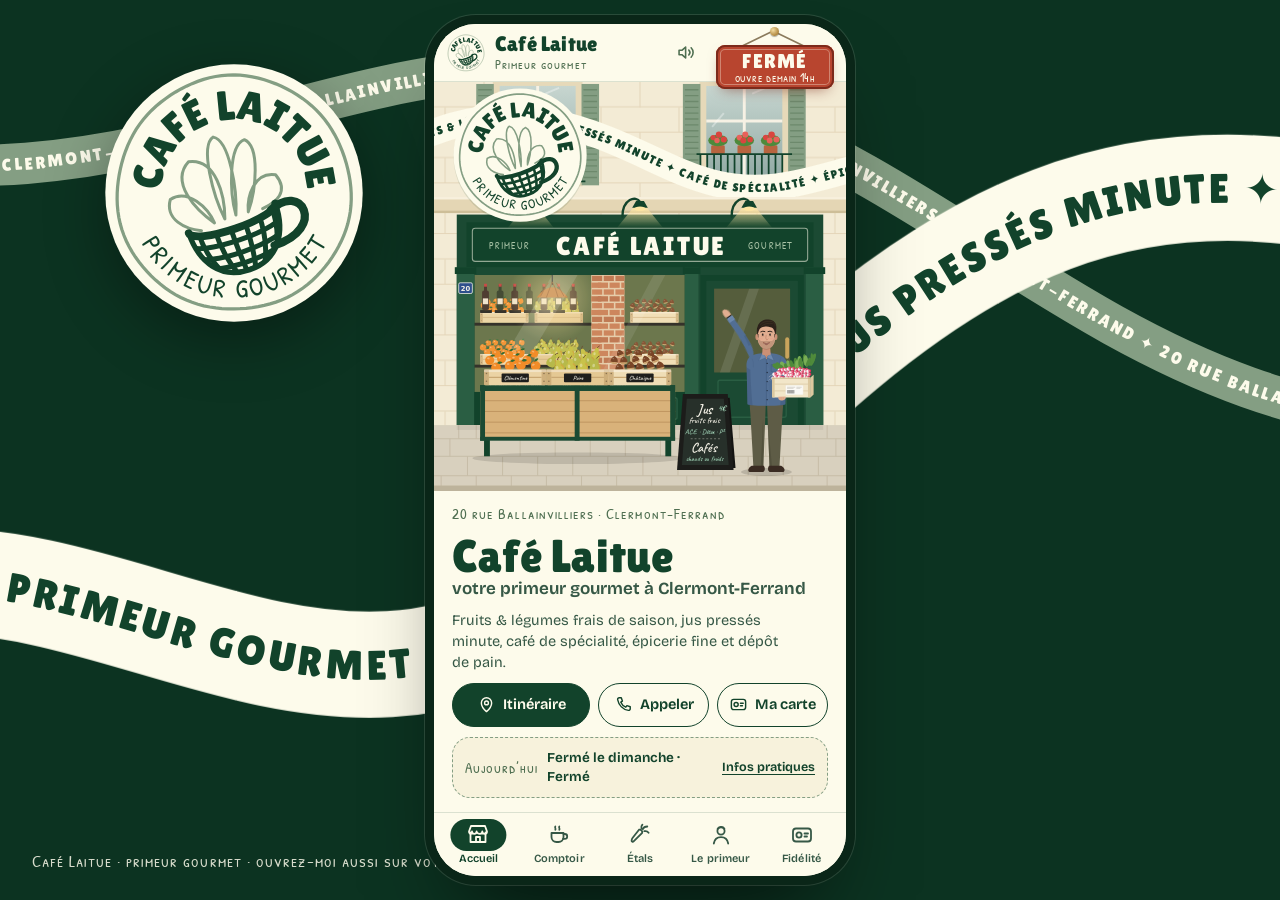
==== commit c81b7071: "Latte art, composeur de jus, pancarte et petits sons - Pancarte « Ouvert / Fermé » suspendue en haut" ====
--- a/index.html
+++ b/index.html
@@ -1,641 +1,678 @@
-<!doctype html>
-<html lang="fr-FR" class="no-js">
-<head>
-  <meta charset="utf-8">
-  <meta name="viewport" content="width=device-width, initial-scale=1, viewport-fit=cover">
-  <title>Café Laitue · Primeur gourmet, jus pressés & café de spécialité à Clermont-Ferrand</title>
-  <meta name="description" content="Café Laitue, votre primeur gourmet au 20 rue Ballainvilliers à Clermont-Ferrand : fruits et légumes frais de saison, jus pressés minute, café de spécialité Kaduck, épicerie fine et pain Atelier Bon.">
-  <link rel="canonical" href="https://maliciousmusic.github.io/cafe-laitue/">
-  <meta name="robots" content="index, follow, max-image-preview:large, max-snippet:-1">
-  <meta name="theme-color" content="#FDFBEB">
-  <meta name="color-scheme" content="light only">
-  <meta name="format-detection" content="telephone=no">
-
-  <!-- Partage (Open Graph / réseaux) -->
-  <meta property="og:type" content="website">
-  <meta property="og:locale" content="fr_FR">
-  <meta property="og:site_name" content="Café Laitue">
-  <meta property="og:title" content="Café Laitue — Primeur gourmet à Clermont-Ferrand">
-  <meta property="og:description" content="Fruits & légumes frais, jus pressés minute, café de spécialité, épicerie fine et dépôt de pain. 20 rue Ballainvilliers, Clermont-Ferrand.">
-  <meta property="og:url" content="https://maliciousmusic.github.io/cafe-laitue/">
-  <meta property="og:image" content="https://maliciousmusic.github.io/cafe-laitue/assets/img/og-cafe-laitue.jpg">
-  <meta property="og:image:width" content="1200">
-  <meta property="og:image:height" content="630">
-  <meta property="og:image:alt" content="Le primeur de Café Laitue dans sa boutique de fruits et légumes, rue Ballainvilliers à Clermont-Ferrand">
-  <meta name="twitter:card" content="summary_large_image">
-
-  <!-- Référencement local -->
-  <meta name="geo.region" content="FR-63">
-  <meta name="geo.placename" content="Clermont-Ferrand">
-  <meta name="geo.position" content="45.7754452;3.0865071">
-  <meta name="ICBM" content="45.7754452, 3.0865071">
-
-  <!-- Appli (PWA) -->
-  <link rel="manifest" href="manifest.webmanifest">
-  <link rel="icon" href="assets/icons/favicon.svg" type="image/svg+xml">
-  <link rel="icon" href="assets/icons/favicon-32.png" sizes="32x32" type="image/png">
-  <link rel="apple-touch-icon" href="assets/icons/apple-touch-icon.png">
-  <meta name="mobile-web-app-capable" content="yes">
-  <meta name="apple-mobile-web-app-capable" content="yes">
-  <meta name="apple-mobile-web-app-title" content="Café Laitue">
-  <meta name="apple-mobile-web-app-status-bar-style" content="default">
-
-  <!-- Résumé pour les assistants IA -->
-  <link rel="alternate" type="text/markdown" href="llms.txt" title="Café Laitue — résumé pour les IA">
-
-  <link rel="preload" href="assets/fonts/lilita-one-400-latin.woff2" as="font" type="font/woff2" crossorigin>
-  <link rel="preload" href="assets/fonts/bricolage-grotesque-400-800-latin.woff2" as="font" type="font/woff2" crossorigin>
-  <link rel="preload" href="assets/fonts/patrick-hand-sc-400-latin.woff2" as="font" type="font/woff2" crossorigin>
-  <link rel="stylesheet" href="assets/css/fonts.css">
-  <link rel="stylesheet" href="assets/css/app.css">
-  <link rel="modulepreload" href="assets/js/main.js">
-  <link rel="modulepreload" href="assets/js/lib/motion.js">
-  <link rel="modulepreload" href="assets/js/lib/svg.js">
-  <link rel="modulepreload" href="assets/js/features/hours.js">
-  <link rel="modulepreload" href="assets/js/config.js">
-  <link rel="modulepreload" href="assets/js/scenes/stamp.js">
-  <link rel="modulepreload" href="assets/js/screens/home.js">
-  <link rel="modulepreload" href="assets/js/scenes/storefront.js">
-  <link rel="modulepreload" href="assets/js/scenes/ribbon.js">
-  <link rel="modulepreload" href="assets/js/scenes/character.js">
-  <link rel="modulepreload" href="assets/js/scenes/produce.js">
-  <link rel="modulepreload" href="assets/js/data/season.js">
-  <script>document.documentElement.classList.replace('no-js', 'js');</script>
-
-  <script type="application/ld+json">
-  {
-    "@context": "https://schema.org",
-    "@graph": [
-      {
-        "@type": "WebSite",
-        "@id": "https://maliciousmusic.github.io/cafe-laitue/#website",
-        "url": "https://maliciousmusic.github.io/cafe-laitue/",
-        "name": "Café Laitue",
-        "inLanguage": "fr-FR",
-        "publisher": { "@id": "https://maliciousmusic.github.io/cafe-laitue/#shop" }
-      },
-      {
-        "@type": "WebPage",
-        "@id": "https://maliciousmusic.github.io/cafe-laitue/#webpage",
-        "url": "https://maliciousmusic.github.io/cafe-laitue/",
-        "name": "Café Laitue · Primeur gourmet, jus pressés & café de spécialité à Clermont-Ferrand",
-        "isPartOf": { "@id": "https://maliciousmusic.github.io/cafe-laitue/#website" },
-        "about": { "@id": "https://maliciousmusic.github.io/cafe-laitue/#shop" },
-        "primaryImageOfPage": "https://maliciousmusic.github.io/cafe-laitue/assets/img/og-cafe-laitue.jpg",
-        "inLanguage": "fr-FR",
-        "dateModified": "2026-09-25"
-      },
-      {
-        "@type": ["GroceryStore", "CafeOrCoffeeShop"],
-        "@id": "https://maliciousmusic.github.io/cafe-laitue/#shop",
-        "name": "Café Laitue",
-        "alternateName": ["Café Laitue — Primeur gourmet", "cafe.laitue"],
-        "slogan": "Votre primeur gourmet",
-        "description": "Primeur gourmet au centre-ville de Clermont-Ferrand : fruits et légumes frais de saison, bar à jus pressés minute, cafés de spécialité torréfiés à Clermont par Kaduck Roaster, épicerie fine et dépôt de pain Atelier Bon.",
-        "url": "https://maliciousmusic.github.io/cafe-laitue/",
-        "logo": "https://maliciousmusic.github.io/cafe-laitue/assets/icons/icon-512.png",
-        "image": [
-          "https://maliciousmusic.github.io/cafe-laitue/assets/img/og-cafe-laitue.jpg",
-          "https://maliciousmusic.github.io/cafe-laitue/assets/img/primeur-portrait-1080.webp",
-          "https://maliciousmusic.github.io/cafe-laitue/assets/img/primeur-cagette-1080.webp"
-        ],
-        "telephone": "+33 4 73 92 16 42",
-        "address": {
-          "@type": "PostalAddress",
-          "streetAddress": "20 rue Ballainvilliers",
-          "postalCode": "63000",
-          "addressLocality": "Clermont-Ferrand",
-          "addressRegion": "Auvergne-Rhône-Alpes",
-          "addressCountry": "FR"
-        },
-        "geo": { "@type": "GeoCoordinates", "latitude": 45.7754452, "longitude": 3.0865071 },
-        "hasMap": "https://maps.google.com/?cid=11650842022247132401",
-        "openingHoursSpecification": [
-          {
-            "@type": "OpeningHoursSpecification",
-            "dayOfWeek": "https://schema.org/Monday",
-            "opens": "14:00",
-            "closes": "19:30"
-          },
-          {
-            "@type": "OpeningHoursSpecification",
-            "dayOfWeek": ["https://schema.org/Tuesday", "https://schema.org/Wednesday", "https://schema.org/Thursday", "https://schema.org/Friday", "https://schema.org/Saturday"],
-            "opens": "08:00",
-            "closes": "19:30"
-          }
-        ],
-        "priceRange": "€",
-        "currenciesAccepted": "EUR",
-        "servesCuisine": ["Café de spécialité", "Jus de fruits pressés", "Matcha", "Chai"],
-        "hasMenu": { "@id": "https://maliciousmusic.github.io/cafe-laitue/#menu" },
-        "acceptsReservations": false,
-        "amenityFeature": [
-          { "@type": "LocationFeatureSpecification", "name": "Terrasse", "value": true },
-          { "@type": "LocationFeatureSpecification", "name": "Boissons à emporter", "value": true }
-        ],
-        "areaServed": { "@type": "City", "name": "Clermont-Ferrand" },
-        "knowsAbout": ["Fruits et légumes de saison", "Café de spécialité", "Jus de fruits pressés", "Épicerie fine"],
-        "hasOfferCatalog": {
-          "@type": "OfferCatalog",
-          "name": "Au Café Laitue",
-          "itemListElement": [
-            { "@type": "OfferCatalog", "name": "Fruits et légumes frais de saison (origine France privilégiée)" },
-            { "@type": "OfferCatalog", "name": "Jus de fruits pressés minute" },
-            { "@type": "OfferCatalog", "name": "Cafés de spécialité Kaduck Roaster, torréfiés à Clermont-Ferrand" },
-            { "@type": "OfferCatalog", "name": "Épicerie fine" },
-            { "@type": "OfferCatalog", "name": "Dépôt de pain Atelier Bon (pain vivant)" }
-          ]
-        },
-        "sameAs": [
-          "https://www.instagram.com/cafe.laitue/",
-          "https://maps.google.com/?cid=11650842022247132401"
-        ]
-      },
-      {
-        "@type": "Menu",
-        "@id": "https://maliciousmusic.github.io/cafe-laitue/#menu",
-        "name": "La carte du comptoir",
-        "inLanguage": "fr-FR",
-        "hasMenuSection": [
-          {
-            "@type": "MenuSection",
-            "name": "Cafés de spécialité, chauds ou glacés",
-            "description": "Grains Kaduck Roaster, torréfiés à Clermont-Ferrand.",
-            "hasMenuItem": [
-              { "@type": "MenuItem", "name": "Expresso", "description": "Court et intense, surmonté d’une crème noisette.", "offers": [ { "@type": "Offer", "name": "Simple", "price": "1.80", "priceCurrency": "EUR" }, { "@type": "Offer", "name": "Double", "price": "3.00", "priceCurrency": "EUR" } ] },
-              { "@type": "MenuItem", "name": "Cappuccino", "description": "Un tiers expresso, un tiers lait chaud, un tiers mousse onctueuse.", "offers": { "@type": "Offer", "price": "3.50", "priceCurrency": "EUR" } },
-              { "@type": "MenuItem", "name": "V60", "description": "Café filtre préparé à la main, extraction douce et aromatique.", "offers": { "@type": "Offer", "price": "5.00", "priceCurrency": "EUR" } },
-              { "@type": "MenuItem", "name": "Latte", "description": "Expresso et lait chauffé à la vapeur, fine micro-mousse. Chaud ou glacé.", "offers": { "@type": "Offer", "price": "4.00", "priceCurrency": "EUR" } },
-              { "@type": "MenuItem", "name": "Flat white", "description": "Double ristretto et lait micro-moussé, texture soyeuse.", "offers": { "@type": "Offer", "price": "4.00", "priceCurrency": "EUR" } },
-              { "@type": "MenuItem", "name": "Matcha latte", "description": "Thé vert matcha fouetté et lait mousseux, chaud ou glacé.", "offers": { "@type": "Offer", "price": "4.00", "priceCurrency": "EUR" } },
-              { "@type": "MenuItem", "name": "Chai latte", "description": "Thé noir aux épices douces et lait mousseux.", "offers": { "@type": "Offer", "price": "4.00", "priceCurrency": "EUR" } }
-            ]
-          },
-          {
-            "@type": "MenuSection",
-            "name": "Jus de fruits pressés minute",
-            "hasMenuItem": [
-              { "@type": "MenuItem", "name": "A.C.E.", "description": "Orange, carotte, citron.", "offers": { "@type": "Offer", "price": "4.00", "priceCurrency": "EUR" } },
-              { "@type": "MenuItem", "name": "Détox", "description": "Pomme, carotte, citron, gingembre.", "offers": { "@type": "Offer", "price": "4.00", "priceCurrency": "EUR" } },
-              { "@type": "MenuItem", "name": "P²", "description": "Pomme, poire.", "offers": { "@type": "Offer", "price": "4.00", "priceCurrency": "EUR" } },
-              { "@type": "MenuItem", "name": "Ginger shot", "description": "Gingembre pressé, en format shot." },
-              { "@type": "MenuItem", "name": "Jus sur demande", "description": "Selon les fruits de saison : pêche, abricot…" }
-            ]
-          }
-        ]
-      },
-      {
-        "@type": "FAQPage",
-        "@id": "https://maliciousmusic.github.io/cafe-laitue/#faq",
-        "mainEntity": [
-          { "@type": "Question", "name": "Où se trouve Café Laitue ?", "acceptedAnswer": { "@type": "Answer", "text": "Café Laitue est au 20 rue Ballainvilliers, 63000 Clermont-Ferrand, en plein centre-ville, à deux pas du musée Bargoin et à quelques minutes à pied de la place de Jaude." } },
-          { "@type": "Question", "name": "Quels sont les horaires de Café Laitue ?", "acceptedAnswer": { "@type": "Answer", "text": "Le lundi de 14h à 19h30, et du mardi au samedi de 8h à 19h30. Fermé le dimanche." } },
-          { "@type": "Question", "name": "Que trouve-t-on chez Café Laitue ?", "acceptedAnswer": { "@type": "Answer", "text": "Des fruits et légumes frais de saison, un bar à jus pressés minute, des cafés de spécialité, une épicerie fine et un dépôt de pain Atelier Bon." } },
-          { "@type": "Question", "name": "D’où vient le café servi chez Café Laitue ?", "acceptedAnswer": { "@type": "Answer", "text": "Le café de spécialité vient de Kaduck Roaster, un torréfacteur artisanal installé à Clermont-Ferrand. Il est servi en expresso, cappuccino, latte, flat white ou V60, chaud ou glacé." } },
-          { "@type": "Question", "name": "Les jus sont-ils pressés à la demande ?", "acceptedAnswer": { "@type": "Answer", "text": "Oui, tous les jus sont pressés minute : A.C.E. (orange, carotte, citron), Détox (pomme, carotte, citron, gingembre), P² (pomme, poire), ginger shot, ou un jus sur mesure selon les fruits de saison." } },
-          { "@type": "Question", "name": "Peut-on consommer sur place ?", "acceptedAnswer": { "@type": "Answer", "text": "Oui, cafés et jus se dégustent en terrasse ou à emporter." } },
-          { "@type": "Question", "name": "Café Laitue vend-il du pain ?", "acceptedAnswer": { "@type": "Answer", "text": "Oui, Café Laitue est dépôt de pain pour Atelier Bon, boulangerie de pain vivant : des pains de qualité proposés chaque jour." } },
-          { "@type": "Question", "name": "Comment fonctionne la carte de fidélité ?", "acceptedAnswer": { "@type": "Answer", "text": "La carte de fidélité est gratuite et sans inscription, directement dans l’appli du site. À chaque boisson, le primeur tamponne votre carte sur votre téléphone ; au 10e tampon, une boisson est offerte." } }
-        ]
-      }
-    ]
-  }
-  </script>
-  <script type="module" src="assets/js/main.js"></script>
-</head>
-<body>
-  <a class="skip" href="#main">Aller au contenu</a>
-  <div class="backdrop" id="backdrop" aria-hidden="true"></div>
-
-  <div class="app" id="app">
-    <header class="topbar">
-      <a class="brand" href="#accueil" aria-label="Café Laitue, retour à l’accueil">
-        <span class="brand-mark" id="brand-mark" aria-hidden="true"></span>
-        <span class="brand-text">
-          <span class="brand-name">Café Laitue</span>
-          <span class="brand-sub">Primeur gourmet</span>
-        </span>
-      </a>
-      <button class="status" id="status" type="button" aria-haspopup="dialog" aria-controls="infos">
-        <span class="status-dot" aria-hidden="true"></span>
-        <span class="status-text" id="status-text">Horaires</span>
-      </button>
-    </header>
-
-    <main class="stage" id="main" tabindex="-1">
-
-      <!-- ===================== ACCUEIL ===================== -->
-      <section class="screen screen--home is-active" id="accueil" data-screen="accueil" aria-labelledby="t-accueil">
-        <div class="hero">
-          <div class="scene scene--storefront" id="scene-storefront" aria-hidden="true"></div>
-          <div class="hero-ribbon" id="hero-ribbon" aria-hidden="true"></div>
-          <button class="hero-stamp" id="hero-stamp" type="button" aria-label="Café Laitue, primeur gourmet — rejouer l’animation du tampon"></button>
-        </div>
-        <div class="home-body">
-          <p class="eyebrow">20 rue Ballainvilliers · Clermont-Ferrand</p>
-          <h1 id="t-accueil">
-            <span class="h1-brand">Café Laitue</span>
-            <span class="h1-sub">votre primeur gourmet à Clermont-Ferrand</span>
-          </h1>
-          <p class="lead">Fruits &amp; légumes frais de saison, jus pressés minute, café de spécialité, épicerie fine et dépôt de pain.</p>
-          <div class="actions">
-            <a class="btn btn--primary" href="https://www.google.com/maps/dir/?api=1&amp;destination=Caf%C3%A9%20Laitue%2C%2020%20rue%20Ballainvilliers%2C%2063000%20Clermont-Ferrand" target="_blank" rel="noopener">
-              <svg class="i" viewBox="0 0 24 24" aria-hidden="true"><path d="M12 21s-6.5-5.6-6.5-11a6.5 6.5 0 0 1 13 0c0 5.4-6.5 11-6.5 11z"/><circle cx="12" cy="10" r="2.4"/></svg>
-              Itinéraire
-            </a>
-            <a class="btn" href="tel:+33473921642">
-              <svg class="i" viewBox="0 0 24 24" aria-hidden="true"><path d="M6.6 3.5h2.6l1.4 4.2-2 1.4a12 12 0 0 0 6.3 6.3l1.4-2 4.2 1.4v2.6a2 2 0 0 1-2.2 2A17 17 0 0 1 4.6 5.7a2 2 0 0 1 2-2.2z"/></svg>
-              Appeler
-            </a>
-            <a class="btn" href="#fidelite">
-              <svg class="i" viewBox="0 0 24 24" aria-hidden="true"><rect x="3" y="5.5" width="18" height="13" rx="3"/><circle cx="9" cy="12" r="2.6"/><path d="M14.5 10.5h3.5M14.5 13.5h2.5"/></svg>
-              Ma carte
-            </a>
-          </div>
-          <button class="today" id="today" type="button" aria-haspopup="dialog" aria-controls="infos">
-            <span class="today-label">Aujourd’hui</span>
-            <span class="today-hours" id="today-hours">Lun. 14h–19h30 · Mar.–sam. 8h–19h30</span>
-            <span class="today-more">Infos pratiques</span>
-          </button>
-        </div>
-      </section>
-
-      <!-- ===================== COMPTOIR ===================== -->
-      <section class="screen screen--bar" id="comptoir" data-screen="comptoir" aria-labelledby="t-comptoir">
-        <header class="screen-head">
-          <p class="eyebrow">Le comptoir</p>
-          <h2 id="t-comptoir">Cafés de spécialité &amp; jus pressés minute</h2>
-        </header>
-
-        <div class="bar-stage">
-          <div class="scene scene--drink" id="scene-drink" aria-hidden="true"></div>
-          <div class="drink-tools">
-            <button class="round-btn" id="drink-prev" type="button" aria-label="Boisson précédente">
-              <svg class="i" viewBox="0 0 24 24" aria-hidden="true"><path d="M14.5 5.5 8 12l6.5 6.5"/></svg>
-            </button>
-            <button class="toggle" id="drink-explode" type="button" aria-pressed="false">
-              <svg class="i" viewBox="0 0 24 24" aria-hidden="true"><path d="M12 3v5M12 16v5M3 12h5M16 12h5M6 6l2.5 2.5M15.5 15.5 18 18M18 6l-2.5 2.5M8.5 15.5 6 18"/></svg>
-              <span>Vue éclatée</span>
-            </button>
-            <button class="toggle" id="drink-iced" type="button" aria-pressed="false">
-              <svg class="i" viewBox="0 0 24 24" aria-hidden="true"><path d="M12 2.5v19M4 7l16 10M20 7 4 17M9.5 4 12 6l2.5-2M9.5 20l2.5-2 2.5 2"/></svg>
-              <span>Glacé</span>
-            </button>
-            <button class="round-btn" id="drink-next" type="button" aria-label="Boisson suivante">
-              <svg class="i" viewBox="0 0 24 24" aria-hidden="true"><path d="M9.5 5.5 16 12l-6.5 6.5"/></svg>
-            </button>
-          </div>
-        </div>
-
-        <div class="board" role="tablist" aria-label="Catégories">
-          <button class="board-tab is-on" id="cat-cafes" role="tab" aria-selected="true" aria-controls="menu-cafes" type="button">Cafés <small>chauds ou glacés</small></button>
-          <button class="board-tab" id="cat-jus" role="tab" aria-selected="false" aria-controls="menu-jus" type="button">Jus <small>pressés minute</small></button>
-        </div>
-
-        <div class="menu" id="menu-cafes" role="tabpanel" aria-labelledby="cat-cafes">
-          <h3 class="visually-hidden">Cafés de spécialité Kaduck Roaster, torréfiés à Clermont-Ferrand</h3>
-          <ul class="menu-list">
-            <li class="menu-item" data-drink="expresso">
-              <button class="menu-row" type="button" aria-expanded="false"><span class="menu-name">Expresso</span><span class="menu-price">1,80 € <small>/ double 3 €</small></span></button>
-              <p class="menu-desc">Court et intense, surmonté d’une crème noisette : le café de spécialité dans sa forme la plus pure.</p>
-            </li>
-            <li class="menu-item" data-drink="cappuccino">
-              <button class="menu-row" type="button" aria-expanded="false"><span class="menu-name">Cappuccino</span><span class="menu-price">3,50 €</span></button>
-              <p class="menu-desc">Un tiers expresso, un tiers lait chaud, un tiers mousse onctueuse. L’équilibre parfait.</p>
-            </li>
-            <li class="menu-item" data-drink="v60">
-              <button class="menu-row" type="button" aria-expanded="false"><span class="menu-name">V60</span><span class="menu-price">5 €</span></button>
-              <p class="menu-desc">Café filtre préparé à la main : une extraction douce qui révèle les arômes du grain. Chaud ou glacé.</p>
-            </li>
-            <li class="menu-item" data-drink="latte">
-              <button class="menu-row" type="button" aria-expanded="false"><span class="menu-name">Latte</span><span class="menu-price">4 €</span></button>
-              <p class="menu-desc">Expresso et lait chauffé à la vapeur, fine couche de micro-mousse. Chaud ou glacé.</p>
-            </li>
-            <li class="menu-item" data-drink="flatwhite">
-              <button class="menu-row" type="button" aria-expanded="false"><span class="menu-name">Flat white</span><span class="menu-price">4 €</span></button>
-              <p class="menu-desc">Double ristretto et lait micro-moussé : plus de café, moins de mousse, une texture soyeuse.</p>
-            </li>
-            <li class="menu-item" data-drink="matcha">
-              <button class="menu-row" type="button" aria-expanded="false"><span class="menu-name">Matcha latte</span><span class="menu-price">4 €</span></button>
-              <p class="menu-desc">Thé vert matcha fouetté et lait mousseux : doux, gourmand, sans amertume. Chaud ou glacé.</p>
-            </li>
-            <li class="menu-item" data-drink="chai">
-              <button class="menu-row" type="button" aria-expanded="false"><span class="menu-name">Chai latte</span><span class="menu-price">4 €</span></button>
-              <p class="menu-desc">Thé noir aux épices douces et lait mousseux, une pointe de cannelle. Chaud ou glacé.</p>
-            </li>
-          </ul>
-          <p class="menu-note">Grains <strong>Kaduck Roaster</strong>, torréfiés à Clermont-Ferrand.</p>
-        </div>
-
-        <div class="menu" id="menu-jus" role="tabpanel" aria-labelledby="cat-jus" hidden>
-          <h3 class="visually-hidden">Jus de fruits pressés minute</h3>
-          <ul class="menu-list">
-            <li class="menu-item" data-drink="ace">
-              <button class="menu-row" type="button" aria-expanded="false"><span class="menu-name">A.C.E.</span><span class="menu-price">4 €</span></button>
-              <p class="menu-desc">Orange, carotte, citron. Le classique vitaminé.</p>
-            </li>
-            <li class="menu-item" data-drink="detox">
-              <button class="menu-row" type="button" aria-expanded="false"><span class="menu-name">Détox</span><span class="menu-price">4 €</span></button>
-              <p class="menu-desc">Pomme, carotte, citron, gingembre. Frais et piquant.</p>
-            </li>
-            <li class="menu-item" data-drink="p2">
-              <button class="menu-row" type="button" aria-expanded="false"><span class="menu-name">P²</span><span class="menu-price">4 €</span></button>
-              <p class="menu-desc">Pomme, poire. Tout en douceur.</p>
-            </li>
-            <li class="menu-item" data-drink="ginger">
-              <button class="menu-row" type="button" aria-expanded="false"><span class="menu-name">Ginger shot</span><span class="menu-price">shot</span></button>
-              <p class="menu-desc">Gingembre pressé en format shot : le coup de fouet.</p>
-            </li>
-            <li class="menu-item" data-drink="surmesure">
-              <button class="menu-row" type="button" aria-expanded="false"><span class="menu-name">Sur demande</span><span class="menu-price">selon saison</span></button>
-              <p class="menu-desc">Votre jus sur mesure avec les fruits du moment : pêche, abricot, raisin…</p>
-            </li>
-          </ul>
-          <p class="menu-note">Pressés devant vous, avec les fruits et légumes de l’étal.</p>
-        </div>
-      </section>
-
-      <!-- ===================== ÉTALS ===================== -->
-      <section class="screen screen--stalls" id="etals" data-screen="etals" aria-labelledby="t-etals">
-        <header class="screen-head">
-          <p class="eyebrow">Les étals</p>
-          <h2 id="t-etals">Fruits &amp; légumes de saison</h2>
-        </header>
-
-        <div class="months" id="months" role="tablist" aria-label="Choisir un mois"></div>
-
-        <div class="stalls-stage">
-          <div class="scene scene--shelves" id="scene-shelves" aria-hidden="true"></div>
-          <div class="produce-card" id="produce-card" aria-live="polite" hidden>
-            <p class="produce-name" id="produce-name"></p>
-            <p class="produce-season" id="produce-season"></p>
-            <p class="produce-tip" id="produce-tip"></p>
-          </div>
-        </div>
-
-        <p class="season-line" id="season-line">Choisis chaque jour, origine France privilégiée : les étals suivent les saisons.</p>
-
-        <ul class="cards">
-          <li class="card">
-            <span class="card-ico" aria-hidden="true"><svg viewBox="0 0 32 32"><path d="M9 8h14l-2 19a2 2 0 0 1-2 1.8h-6A2 2 0 0 1 11 27z" fill="#F4972E"/><path d="M9.3 8h13.4l-.5 5H9.8z" fill="#FDFBEB" opacity=".55"/><path d="M19 2.5 17.6 15" stroke="#12432B" stroke-width="1.8" stroke-linecap="round"/><circle cx="22.5" cy="8" r="4" fill="#F4D23C" stroke="#12432B" stroke-width="1.2"/><path d="M9 8h14l-2 19a2 2 0 0 1-2 1.8h-6A2 2 0 0 1 11 27z" fill="none" stroke="#12432B" stroke-width="1.6" stroke-linejoin="round"/></svg></span>
-            <h3>Jus pressés minute</h3>
-            <p>Choisissez vos fruits, on presse devant vous.</p>
-          </li>
-          <li class="card">
-            <span class="card-ico" aria-hidden="true"><svg viewBox="0 0 32 32"><rect x="8" y="10" width="16" height="18" rx="3" fill="#E0A93B"/><rect x="7" y="5.5" width="18" height="5.5" rx="1.5" fill="#12432B"/><rect x="11" y="15" width="10" height="7" rx="1" fill="#FDFBEB"/><rect x="8" y="10" width="16" height="18" rx="3" fill="none" stroke="#12432B" stroke-width="1.6"/></svg></span>
-            <h3>Épicerie fine</h3>
-            <p>Douceurs, conserves, vins : une sélection gourmande pour compléter le panier.</p>
-          </li>
-          <li class="card">
-            <span class="card-ico" aria-hidden="true"><svg viewBox="0 0 32 32"><path d="M4 20c0-6 5.4-10 12-10s12 4 12 10c0 2-1.5 4-4 4H8c-2.5 0-4-2-4-4z" fill="#D9A45A" stroke="#12432B" stroke-width="1.6"/><path d="M10 14l3 5M15.5 12.5l1.5 6M21 13.5l1 5" stroke="#8A5A2A" stroke-width="1.6" stroke-linecap="round"/></svg></span>
-            <h3>Dépôt de pain</h3>
-            <p>Les pains d’<strong>Atelier Bon</strong>, pain vivant, proposés chaque jour.</p>
-          </li>
-        </ul>
-
-        <details class="calendar">
-          <summary>Calendrier complet des fruits et légumes de saison</summary>
-          <!-- saison:start -->
-          <table class="season-table">
-            <caption>Fruits et légumes de saison mois par mois, chez Café Laitue à Clermont-Ferrand</caption>
-            <thead><tr><th scope="col">Mois</th><th scope="col">Fruits</th><th scope="col">Légumes</th></tr></thead>
-            <tbody>
-            <tr data-month="1"><th scope="row">Janvier</th><td>clémentine, kiwi, orange, poire, pomme</td><td>betterave, butternut &amp; potimarron, carotte, céleri-rave, chou, chou-fleur, endive, mâche, navet, panais, poireau</td></tr>
-            <tr data-month="2"><th scope="row">Février</th><td>clémentine, kiwi, orange, poire, pomme</td><td>betterave, butternut &amp; potimarron, carotte, céleri-rave, chou, chou-fleur, endive, mâche, navet, panais, poireau</td></tr>
-            <tr data-month="3"><th scope="row">Mars</th><td>kiwi, orange, poire, pomme</td><td>betterave, carotte, céleri-rave, chou, chou-fleur, endive, épinard, mâche, navet, panais, poireau, radis</td></tr>
-            <tr data-month="4"><th scope="row">Avril</th><td>fraise, kiwi, orange, pomme, rhubarbe</td><td>asperge, carotte, chou-fleur, endive, épinard, laitue, poireau, radis</td></tr>
-            <tr data-month="5"><th scope="row">Mai</th><td>cerise, fraise, rhubarbe</td><td>artichaut, asperge, carotte, concombre, épinard, laitue, petits pois, radis</td></tr>
-            <tr data-month="6"><th scope="row">Juin</th><td>abricot, cerise, fraise, framboise, melon, pêche &amp; nectarine, rhubarbe</td><td>artichaut, asperge, aubergine, brocoli, carotte, concombre, courgette, fenouil, haricot vert, laitue, petits pois, radis, tomate</td></tr>
-            <tr data-month="7"><th scope="row">Juillet</th><td>abricot, cerise, fraise, framboise, melon, myrtille, pastèque, pêche &amp; nectarine, prune &amp; mirabelle</td><td>artichaut, aubergine, betterave, brocoli, carotte, concombre, courgette, fenouil, haricot vert, laitue, petits pois, poivron, radis, tomate</td></tr>
-            <tr data-month="8"><th scope="row">Août</th><td>abricot, figue, framboise, melon, myrtille, pastèque, pêche &amp; nectarine, poire, pomme, prune &amp; mirabelle, raisin</td><td>artichaut, aubergine, betterave, brocoli, carotte, concombre, courgette, fenouil, haricot vert, laitue, poivron, radis, tomate</td></tr>
-            <tr data-month="9"><th scope="row">Septembre</th><td>figue, framboise, melon, myrtille, pastèque, pêche &amp; nectarine, poire, pomme, prune &amp; mirabelle, raisin</td><td>artichaut, aubergine, betterave, brocoli, butternut &amp; potimarron, carotte, céleri-rave, chou-fleur, concombre, courgette, épinard, fenouil, haricot vert, laitue, patate douce, poireau, poivron, radis, tomate</td></tr>
-            <tr data-month="10"><th scope="row">Octobre</th><td>châtaigne, coing, figue, poire, pomme, raisin</td><td>betterave, brocoli, butternut &amp; potimarron, carotte, céleri-rave, chou, chou-fleur, endive, épinard, fenouil, laitue, mâche, navet, panais, patate douce, poireau, poivron, radis, tomate</td></tr>
-            <tr data-month="11"><th scope="row">Novembre</th><td>châtaigne, clémentine, coing, kiwi, poire, pomme</td><td>betterave, brocoli, butternut &amp; potimarron, carotte, céleri-rave, chou, chou-fleur, endive, épinard, fenouil, mâche, navet, panais, patate douce, poireau</td></tr>
-            <tr data-month="12"><th scope="row">Décembre</th><td>châtaigne, clémentine, coing, kiwi, orange, poire, pomme</td><td>betterave, butternut &amp; potimarron, carotte, céleri-rave, chou, chou-fleur, endive, mâche, navet, panais, patate douce, poireau</td></tr>
-            </tbody>
-          </table>
-          <!-- saison:end -->
-        </details>
-      </section>
-
-      <!-- ===================== LE PRIMEUR ===================== -->
-      <section class="screen screen--owner" id="primeur" data-screen="primeur" aria-labelledby="t-primeur">
-        <div class="portrait">
-          <div class="scene scene--portrait" id="scene-portrait" aria-hidden="true"></div>
-          <figure class="portrait-photo" id="portrait-photo" hidden>
-            <img src="assets/img/primeur-portrait-540.webp"
-                 srcset="assets/img/primeur-portrait-540.webp 540w, assets/img/primeur-portrait-1080.webp 1080w"
-                 sizes="(min-width: 900px) 420px, 100vw"
-                 width="1080" height="1350" loading="lazy" decoding="async"
-                 alt="Le gérant de Café Laitue, sourire aux lèvres, tient une cagette de radis devant les étals de sa boutique rue Ballainvilliers à Clermont-Ferrand.">
-          </figure>
-          <p class="bubble" id="bubble" aria-live="polite" hidden></p>
-          <button class="photo-toggle" id="photo-toggle" type="button" aria-pressed="false">
-            <svg class="i" viewBox="0 0 24 24" aria-hidden="true"><rect x="3" y="6.5" width="18" height="13" rx="3"/><circle cx="12" cy="13" r="3.4"/><path d="M8.5 6.5 10 4h4l1.5 2.5"/></svg>
-            <span>Voir la photo</span>
-          </button>
-        </div>
-        <div class="owner-body">
-          <p class="eyebrow">Votre primeur</p>
-          <h2 id="t-primeur">Derrière le comptoir</h2>
-          <p>Au Café Laitue, c’est le primeur lui-même qui choisit les fruits et légumes, prépare votre café et presse vos jus à la minute. Un conseil, une recette, un fruit à goûter&nbsp;: ici, on prend le temps.</p>
-          <ul class="values">
-            <li><svg viewBox="0 0 24 24" aria-hidden="true"><path d="M5 19C4 11 9 5 19 4c1 9-4 15-14 15z" fill="#7DB356" stroke="#12432B" stroke-width="1.4"/><path d="M5 19c4-5 7-8 11-11" stroke="#12432B" stroke-width="1.3" fill="none" stroke-linecap="round"/></svg> Fruits &amp; légumes de saison</li>
-            <li><svg viewBox="0 0 24 24" aria-hidden="true"><rect x="3" y="6" width="6" height="12" fill="#2E4F8C"/><rect x="9" y="6" width="6" height="12" fill="#FDFBEB"/><rect x="15" y="6" width="6" height="12" fill="#D9453F"/><rect x="3" y="6" width="18" height="12" rx="1.5" fill="none" stroke="#12432B" stroke-width="1.2"/></svg> Origine France privilégiée</li>
-            <li><svg viewBox="0 0 24 24" aria-hidden="true"><ellipse cx="12" cy="12" rx="6.5" ry="8.5" transform="rotate(35 12 12)" fill="#6B3A1E" stroke="#12432B" stroke-width="1.2"/><path d="M8.6 17c2.4-3 1.2-7 6.6-10" stroke="#C9955E" stroke-width="1.4" fill="none" stroke-linecap="round"/></svg> Café torréfié à Clermont</li>
-            <li><svg viewBox="0 0 24 24" aria-hidden="true"><path d="M12 21.5V8" stroke="#12432B" stroke-width="1.4" stroke-linecap="round"/><g fill="#E0A93B" stroke="#12432B" stroke-width="1"><ellipse cx="9.4" cy="9" rx="2" ry="3.2" transform="rotate(-30 9.4 9)"/><ellipse cx="14.6" cy="9" rx="2" ry="3.2" transform="rotate(30 14.6 9)"/><ellipse cx="9.4" cy="14" rx="2" ry="3.2" transform="rotate(-30 9.4 14)"/><ellipse cx="14.6" cy="14" rx="2" ry="3.2" transform="rotate(30 14.6 14)"/><ellipse cx="12" cy="5" rx="1.8" ry="3"/></g></svg> Pain vivant Atelier Bon</li>
-          </ul>
-          <div class="actions actions--2">
-            <a class="btn btn--primary" href="https://maps.google.com/?cid=11650842022247132401" target="_blank" rel="noopener">
-              <svg class="i" viewBox="0 0 24 24" aria-hidden="true"><path d="m12 3.5 2.6 5.3 5.8.8-4.2 4.1 1 5.8-5.2-2.7-5.2 2.7 1-5.8-4.2-4.1 5.8-.8z"/></svg>
-              Laisser un avis
-            </a>
-            <a class="btn" href="https://www.instagram.com/cafe.laitue/" target="_blank" rel="noopener me">
-              <svg class="i" viewBox="0 0 24 24" aria-hidden="true"><rect x="3.5" y="3.5" width="17" height="17" rx="5"/><circle cx="12" cy="12" r="4"/><circle cx="17.2" cy="6.8" r=".6"/></svg>
-              @cafe.laitue
-            </a>
-          </div>
-        </div>
-      </section>
-
-      <!-- ===================== FIDÉLITÉ ===================== -->
-      <section class="screen screen--loyalty" id="fidelite" data-screen="fidelite" aria-labelledby="t-fidelite">
-        <header class="screen-head">
-          <p class="eyebrow">Carte fidélité</p>
-          <h2 id="t-fidelite">Dix tampons, une boisson offerte</h2>
-        </header>
-
-        <div class="lcard" id="lcard">
-          <div class="lcard-top">
-            <span class="lcard-mark" id="lcard-mark" aria-hidden="true"></span>
-            <div class="lcard-id">
-              <p class="lcard-title">Carte fidélité</p>
-              <label class="lcard-name">
-                <span class="visually-hidden">Votre prénom</span>
-                <input id="lcard-name" type="text" autocomplete="given-name" maxlength="24" placeholder="Votre prénom" enterkeyhint="done">
-              </label>
-            </div>
-            <p class="lcard-count"><span id="lcard-count">0</span><small>/10</small></p>
-          </div>
-          <ol class="slots" id="slots" aria-label="Tampons obtenus"></ol>
-          <p class="lcard-foot" id="lcard-foot">Encore 10 boissons avant la prochaine offerte.</p>
-        </div>
-
-        <div class="actions actions--2">
-          <button class="btn btn--primary" id="btn-stamp" type="button">
-            <svg class="i" viewBox="0 0 24 24" aria-hidden="true"><path d="M9 3.5h6l-1 6h3.5a2 2 0 0 1 2 2V14H4.5v-2.5a2 2 0 0 1 2-2H10z"/><path d="M4.5 17.5h15"/></svg>
-            Faire tamponner
-          </button>
-          <button class="btn" id="btn-reward" type="button" disabled>
-            <svg class="i" viewBox="0 0 24 24" aria-hidden="true"><rect x="3.5" y="9" width="17" height="11" rx="2"/><path d="M12 9v11M3.5 13h17M12 9C10 5 6.5 5.5 7 7.5S12 9 12 9zM12 9c2-4 5.5-3.5 5-1.5S12 9 12 9z"/></svg>
-            Boisson offerte
-          </button>
-        </div>
-
-        <ol class="steps">
-          <li><strong>Commandez</strong> un café ou un jus.</li>
-          <li><strong>Montrez</strong> cette carte : le primeur la tamponne avec son code.</li>
-          <li>Au <strong>10e tampon</strong>, votre boisson est offerte.</li>
-        </ol>
-
-        <div class="install" id="install">
-          <button class="btn btn--ghost" id="btn-install" type="button" hidden>
-            <svg class="i" viewBox="0 0 24 24" aria-hidden="true"><path d="M12 3.5v11M7.5 10l4.5 4.5 4.5-4.5M5 19.5h14"/></svg>
-            Installer l’appli
-          </button>
-          <p class="install-note">Gratuit, sans inscription. Vos tampons restent sur ce téléphone.</p>
-        </div>
-      </section>
-    </main>
-
-    <nav class="tabbar" aria-label="Navigation principale">
-      <span class="tab-pill" aria-hidden="true"></span>
-      <a class="tab" href="#accueil" data-tab="accueil" aria-current="page">
-        <svg class="i" viewBox="0 0 24 24" aria-hidden="true"><path d="M4.5 10.5V20h15v-9.5"/><path d="M3 9.5 5 4h14l2 5.5c0 1.4-1.1 2.3-2.4 2.3s-2.3-.9-2.3-2.3c0 1.4-1.1 2.3-2.4 2.3S10.6 10.9 10.6 9.5c0 1.4-1 2.3-2.3 2.3S6 10.9 6 9.5c0 1.4-1 2.3-1.5 2.3S3 10.9 3 9.5z"/><path d="M10 20v-5h4v5"/></svg>
-        <span>Accueil</span>
-      </a>
-      <a class="tab" href="#comptoir" data-tab="comptoir">
-        <svg class="i" viewBox="0 0 24 24" aria-hidden="true"><path d="M4.5 10h12v4a5 5 0 0 1-5 5h-2a5 5 0 0 1-5-5z"/><path d="M16.5 11h1.3a2.4 2.4 0 0 1 0 4.8h-1.8"/><path d="M8.3 3.5c-.9 1 .9 2 0 3.3M12.3 3.5c-.9 1 .9 2 0 3.3"/></svg>
-        <span>Comptoir</span>
-      </a>
-      <a class="tab" href="#etals" data-tab="etals">
-        <svg class="i" viewBox="0 0 24 24" aria-hidden="true"><path d="M14.2 9.8 5.6 18.4c-.8.8-2.1.2-2-.9.1-1 .5-2 1.1-2.8l6.3-8a2.6 2.6 0 0 1 3.2 3.1z"/><path d="M14.8 6.2c.7-1.7 2.3-2.7 4.5-2.7M16.3 8.2c1.6-.4 3.3.2 4.3 1.6M13.4 5.6c-.4-1.4 0-2.9 1-4"/></svg>
-        <span>Étals</span>
-      </a>
-      <a class="tab" href="#primeur" data-tab="primeur">
-        <svg class="i" viewBox="0 0 24 24" aria-hidden="true"><circle cx="12" cy="8" r="3.6"/><path d="M4.8 20.5c.6-3.9 3.5-6.4 7.2-6.4s6.6 2.5 7.2 6.4"/><path d="M8.6 5.9c1-2.3 5.3-2.9 6.8-.2"/></svg>
-        <span>Le primeur</span>
-      </a>
-      <a class="tab" href="#fidelite" data-tab="fidelite">
-        <svg class="i" viewBox="0 0 24 24" aria-hidden="true"><rect x="3" y="5.5" width="18" height="13" rx="3"/><circle cx="9" cy="12" r="2.6"/><path d="M14.5 10.5h3.5M14.5 13.5h2.5"/></svg>
-        <span>Fidélité</span>
-      </a>
-    </nav>
-  </div>
-
-  <!-- ===================== INFOS PRATIQUES ===================== -->
-  <dialog class="sheet" id="infos" aria-labelledby="t-infos">
-    <div class="sheet-inner">
-      <div class="sheet-grip" aria-hidden="true"></div>
-      <header class="sheet-head">
-        <h2 id="t-infos">Infos pratiques</h2>
-        <button class="round-btn" type="button" data-close aria-label="Fermer">
-          <svg class="i" viewBox="0 0 24 24" aria-hidden="true"><path d="M6 6l12 12M18 6 6 18"/></svg>
-        </button>
-      </header>
-
-      <div class="nap">
-        <address>
-          <strong>Café Laitue</strong><br>
-          20 rue Ballainvilliers<br>
-          63000 Clermont-Ferrand
-        </address>
-        <p class="nap-access">En plein centre-ville, à deux pas du musée Bargoin et à quelques minutes à pied de la place de Jaude.</p>
-        <div class="actions actions--3">
-          <a class="btn btn--primary" href="https://www.google.com/maps/dir/?api=1&amp;destination=Caf%C3%A9%20Laitue%2C%2020%20rue%20Ballainvilliers%2C%2063000%20Clermont-Ferrand" target="_blank" rel="noopener">Google Maps</a>
-          <a class="btn" href="https://maps.apple.com/?q=Caf%C3%A9%20Laitue&amp;address=20%20rue%20Ballainvilliers%2C%2063000%20Clermont-Ferrand&amp;ll=45.7754452,3.0865071" target="_blank" rel="noopener">Plans</a>
-          <a class="btn" href="tel:+33473921642">04 73 92 16 42</a>
-        </div>
-      </div>
-
-      <h3>Horaires</h3>
-      <table class="hours" id="hours-table">
-        <caption class="visually-hidden">Horaires d’ouverture de Café Laitue</caption>
-        <tbody>
-          <tr data-day="1"><th scope="row">Lundi</th><td><time datetime="14:00">14h</time> – <time datetime="19:30">19h30</time></td></tr>
-          <tr data-day="2"><th scope="row">Mardi</th><td><time datetime="08:00">8h</time> – <time datetime="19:30">19h30</time></td></tr>
-          <tr data-day="3"><th scope="row">Mercredi</th><td><time datetime="08:00">8h</time> – <time datetime="19:30">19h30</time></td></tr>
-          <tr data-day="4"><th scope="row">Jeudi</th><td><time datetime="08:00">8h</time> – <time datetime="19:30">19h30</time></td></tr>
-          <tr data-day="5"><th scope="row">Vendredi</th><td><time datetime="08:00">8h</time> – <time datetime="19:30">19h30</time></td></tr>
-          <tr data-day="6"><th scope="row">Samedi</th><td><time datetime="08:00">8h</time> – <time datetime="19:30">19h30</time></td></tr>
-          <tr data-day="0"><th scope="row">Dimanche</th><td>Fermé</td></tr>
-        </tbody>
-      </table>
-
-      <h3>Questions fréquentes</h3>
-      <div class="faq">
-        <details>
-          <summary>Que trouve-t-on chez Café Laitue&nbsp;?</summary>
-          <p>Des fruits et légumes frais de saison, un bar à jus pressés minute, des cafés de spécialité, une épicerie fine et un dépôt de pain Atelier Bon.</p>
-        </details>
-        <details>
-          <summary>D’où vient le café&nbsp;?</summary>
-          <p>De Kaduck Roaster, torréfacteur artisanal à Clermont-Ferrand. Il est servi en expresso, cappuccino, latte, flat white ou V60, chaud ou glacé.</p>
-        </details>
-        <details>
-          <summary>Les jus sont-ils pressés à la demande&nbsp;?</summary>
-          <p>Oui, tous nos jus sont pressés minute&nbsp;: A.C.E. (orange, carotte, citron), Détox (pomme, carotte, citron, gingembre), P² (pomme, poire), ginger shot, ou un jus sur mesure selon les fruits de saison.</p>
-        </details>
-        <details>
-          <summary>Peut-on consommer sur place&nbsp;?</summary>
-          <p>Oui, en terrasse, ou à emporter.</p>
-        </details>
-        <details>
-          <summary>Vendez-vous du pain&nbsp;?</summary>
-          <p>Oui, nous sommes dépôt de pain pour Atelier Bon, boulangerie de pain vivant, avec des pains proposés chaque jour.</p>
-        </details>
-        <details>
-          <summary>Comment fonctionne la carte de fidélité&nbsp;?</summary>
-          <p>Elle est gratuite et sans inscription, dans l’onglet Fidélité. À chaque boisson, le primeur tamponne votre carte sur votre téléphone&nbsp;; au 10e tampon, une boisson est offerte.</p>
-        </details>
-      </div>
-
-      <footer class="sheet-foot">
-        <a href="https://www.instagram.com/cafe.laitue/" target="_blank" rel="noopener me">Instagram @cafe.laitue</a>
-        <a href="mentions-legales.html">Mentions légales</a>
-      </footer>
-    </div>
-  </dialog>
-
-  <!-- ===================== CODE COMMERÇANT ===================== -->
-  <dialog class="sheet sheet--pin" id="pin-sheet" aria-labelledby="t-pin">
-    <div class="sheet-inner">
-      <div class="sheet-grip" aria-hidden="true"></div>
-      <header class="sheet-head">
-        <h2 id="t-pin">Réservé au primeur</h2>
-        <button class="round-btn" type="button" data-close aria-label="Fermer">
-          <svg class="i" viewBox="0 0 24 24" aria-hidden="true"><path d="M6 6l12 12M18 6 6 18"/></svg>
-        </button>
-      </header>
-      <p class="pin-hint" id="pin-hint">Code commerçant</p>
-      <div class="pin-dots" id="pin-dots" aria-hidden="true"><i></i><i></i><i></i><i></i></div>
-      <div class="pin-qty" id="pin-qty" hidden>
-        <button class="round-btn" type="button" id="qty-minus" aria-label="Un tampon de moins">−</button>
-        <output id="qty-value" aria-live="polite">1</output>
-        <button class="round-btn" type="button" id="qty-plus" aria-label="Un tampon de plus">+</button>
-      </div>
-      <div class="keypad" id="keypad">
-        <button type="button" data-k="1">1</button><button type="button" data-k="2">2</button><button type="button" data-k="3">3</button>
-        <button type="button" data-k="4">4</button><button type="button" data-k="5">5</button><button type="button" data-k="6">6</button>
-        <button type="button" data-k="7">7</button><button type="button" data-k="8">8</button><button type="button" data-k="9">9</button>
-        <span></span><button type="button" data-k="0">0</button><button type="button" data-k="del" aria-label="Effacer">⌫</button>
-      </div>
-      <button class="btn btn--primary btn--wide" id="pin-confirm" type="button" hidden>Tamponner</button>
-    </div>
-  </dialog>
-
-  <noscript>
-    <p class="noscript">Café Laitue — 20 rue Ballainvilliers, 63000 Clermont-Ferrand · 04 73 92 16 42 · Lundi 14h–19h30, mardi au samedi 8h–19h30.</p>
-  </noscript>
-</body>
-</html>
+<!doctype html>
+<html lang="fr-FR" class="no-js">
+<head>
+  <meta charset="utf-8">
+  <meta name="viewport" content="width=device-width, initial-scale=1, viewport-fit=cover">
+  <title>Café Laitue · Primeur gourmet, jus pressés & café de spécialité à Clermont-Ferrand</title>
+  <meta name="description" content="Café Laitue, votre primeur gourmet au 20 rue Ballainvilliers à Clermont-Ferrand : fruits et légumes frais de saison, jus pressés minute, café de spécialité Kaduck, épicerie fine et pain Atelier Bon.">
+  <link rel="canonical" href="https://maliciousmusic.github.io/cafe-laitue/">
+  <meta name="robots" content="index, follow, max-image-preview:large, max-snippet:-1">
+  <meta name="theme-color" content="#FDFBEB">
+  <meta name="color-scheme" content="light only">
+  <meta name="format-detection" content="telephone=no">
+
+  <!-- Partage (Open Graph / réseaux) -->
+  <meta property="og:type" content="website">
+  <meta property="og:locale" content="fr_FR">
+  <meta property="og:site_name" content="Café Laitue">
+  <meta property="og:title" content="Café Laitue — Primeur gourmet à Clermont-Ferrand">
+  <meta property="og:description" content="Fruits & légumes frais, jus pressés minute, café de spécialité, épicerie fine et dépôt de pain. 20 rue Ballainvilliers, Clermont-Ferrand.">
+  <meta property="og:url" content="https://maliciousmusic.github.io/cafe-laitue/">
+  <meta property="og:image" content="https://maliciousmusic.github.io/cafe-laitue/assets/img/og-cafe-laitue.jpg">
+  <meta property="og:image:width" content="1200">
+  <meta property="og:image:height" content="630">
+  <meta property="og:image:alt" content="Le primeur de Café Laitue dans sa boutique de fruits et légumes, rue Ballainvilliers à Clermont-Ferrand">
+  <meta name="twitter:card" content="summary_large_image">
+
+  <!-- Référencement local -->
+  <meta name="geo.region" content="FR-63">
+  <meta name="geo.placename" content="Clermont-Ferrand">
+  <meta name="geo.position" content="45.7754452;3.0865071">
+  <meta name="ICBM" content="45.7754452, 3.0865071">
+
+  <!-- Appli (PWA) -->
+  <link rel="manifest" href="manifest.webmanifest">
+  <link rel="icon" href="assets/icons/favicon.svg" type="image/svg+xml">
+  <link rel="icon" href="assets/icons/favicon-32.png" sizes="32x32" type="image/png">
+  <link rel="apple-touch-icon" href="assets/icons/apple-touch-icon.png">
+  <meta name="mobile-web-app-capable" content="yes">
+  <meta name="apple-mobile-web-app-capable" content="yes">
+  <meta name="apple-mobile-web-app-title" content="Café Laitue">
+  <meta name="apple-mobile-web-app-status-bar-style" content="default">
+
+  <!-- Résumé pour les assistants IA -->
+  <link rel="alternate" type="text/markdown" href="llms.txt" title="Café Laitue — résumé pour les IA">
+
+  <link rel="preload" href="assets/fonts/lilita-one-400-latin.woff2" as="font" type="font/woff2" crossorigin>
+  <link rel="preload" href="assets/fonts/bricolage-grotesque-400-800-latin.woff2" as="font" type="font/woff2" crossorigin>
+  <link rel="preload" href="assets/fonts/patrick-hand-sc-400-latin.woff2" as="font" type="font/woff2" crossorigin>
+  <link rel="stylesheet" href="assets/css/fonts.css">
+  <link rel="stylesheet" href="assets/css/app.css">
+  <link rel="modulepreload" href="assets/js/main.js">
+  <link rel="modulepreload" href="assets/js/lib/motion.js">
+  <link rel="modulepreload" href="assets/js/lib/sound.js">
+  <link rel="modulepreload" href="assets/js/lib/svg.js">
+  <link rel="modulepreload" href="assets/js/features/hours.js">
+  <link rel="modulepreload" href="assets/js/config.js">
+  <link rel="modulepreload" href="assets/js/scenes/stamp.js">
+  <link rel="modulepreload" href="assets/js/screens/home.js">
+  <link rel="modulepreload" href="assets/js/scenes/storefront.js">
+  <link rel="modulepreload" href="assets/js/scenes/ribbon.js">
+  <link rel="modulepreload" href="assets/js/scenes/character.js">
+  <link rel="modulepreload" href="assets/js/scenes/produce.js">
+  <link rel="modulepreload" href="assets/js/data/season.js">
+  <script>document.documentElement.classList.replace('no-js', 'js');</script>
+
+  <script type="application/ld+json">
+  {
+    "@context": "https://schema.org",
+    "@graph": [
+      {
+        "@type": "WebSite",
+        "@id": "https://maliciousmusic.github.io/cafe-laitue/#website",
+        "url": "https://maliciousmusic.github.io/cafe-laitue/",
+        "name": "Café Laitue",
+        "inLanguage": "fr-FR",
+        "publisher": { "@id": "https://maliciousmusic.github.io/cafe-laitue/#shop" }
+      },
+      {
+        "@type": "WebPage",
+        "@id": "https://maliciousmusic.github.io/cafe-laitue/#webpage",
+        "url": "https://maliciousmusic.github.io/cafe-laitue/",
+        "name": "Café Laitue · Primeur gourmet, jus pressés & café de spécialité à Clermont-Ferrand",
+        "isPartOf": { "@id": "https://maliciousmusic.github.io/cafe-laitue/#website" },
+        "about": { "@id": "https://maliciousmusic.github.io/cafe-laitue/#shop" },
+        "primaryImageOfPage": "https://maliciousmusic.github.io/cafe-laitue/assets/img/og-cafe-laitue.jpg",
+        "inLanguage": "fr-FR",
+        "dateModified": "2026-09-25"
+      },
+      {
+        "@type": ["GroceryStore", "CafeOrCoffeeShop"],
+        "@id": "https://maliciousmusic.github.io/cafe-laitue/#shop",
+        "name": "Café Laitue",
+        "alternateName": ["Café Laitue — Primeur gourmet", "cafe.laitue"],
+        "slogan": "Votre primeur gourmet",
+        "description": "Primeur gourmet au centre-ville de Clermont-Ferrand : fruits et légumes frais de saison, bar à jus pressés minute, cafés de spécialité torréfiés à Clermont par Kaduck Roaster, épicerie fine et dépôt de pain Atelier Bon.",
+        "url": "https://maliciousmusic.github.io/cafe-laitue/",
+        "logo": "https://maliciousmusic.github.io/cafe-laitue/assets/icons/icon-512.png",
+        "image": [
+          "https://maliciousmusic.github.io/cafe-laitue/assets/img/og-cafe-laitue.jpg",
+          "https://maliciousmusic.github.io/cafe-laitue/assets/img/primeur-portrait-1080.webp",
+          "https://maliciousmusic.github.io/cafe-laitue/assets/img/primeur-cagette-1080.webp"
+        ],
+        "telephone": "+33 4 73 92 16 42",
+        "address": {
+          "@type": "PostalAddress",
+          "streetAddress": "20 rue Ballainvilliers",
+          "postalCode": "63000",
+          "addressLocality": "Clermont-Ferrand",
+          "addressRegion": "Auvergne-Rhône-Alpes",
+          "addressCountry": "FR"
+        },
+        "geo": { "@type": "GeoCoordinates", "latitude": 45.7754452, "longitude": 3.0865071 },
+        "hasMap": "https://maps.google.com/?cid=11650842022247132401",
+        "openingHoursSpecification": [
+          {
+            "@type": "OpeningHoursSpecification",
+            "dayOfWeek": "https://schema.org/Monday",
+            "opens": "14:00",
+            "closes": "19:30"
+          },
+          {
+            "@type": "OpeningHoursSpecification",
+            "dayOfWeek": ["https://schema.org/Tuesday", "https://schema.org/Wednesday", "https://schema.org/Thursday", "https://schema.org/Friday", "https://schema.org/Saturday"],
+            "opens": "08:00",
+            "closes": "19:30"
+          }
+        ],
+        "priceRange": "€",
+        "currenciesAccepted": "EUR",
+        "servesCuisine": ["Café de spécialité", "Jus de fruits pressés", "Matcha", "Chai"],
+        "hasMenu": { "@id": "https://maliciousmusic.github.io/cafe-laitue/#menu" },
+        "acceptsReservations": false,
+        "amenityFeature": [
+          { "@type": "LocationFeatureSpecification", "name": "Terrasse", "value": true },
+          { "@type": "LocationFeatureSpecification", "name": "Boissons à emporter", "value": true }
+        ],
+        "areaServed": { "@type": "City", "name": "Clermont-Ferrand" },
+        "knowsAbout": ["Fruits et légumes de saison", "Café de spécialité", "Jus de fruits pressés", "Épicerie fine"],
+        "hasOfferCatalog": {
+          "@type": "OfferCatalog",
+          "name": "Au Café Laitue",
+          "itemListElement": [
+            { "@type": "OfferCatalog", "name": "Fruits et légumes frais de saison (origine France privilégiée)" },
+            { "@type": "OfferCatalog", "name": "Jus de fruits pressés minute" },
+            { "@type": "OfferCatalog", "name": "Cafés de spécialité Kaduck Roaster, torréfiés à Clermont-Ferrand" },
+            { "@type": "OfferCatalog", "name": "Épicerie fine" },
+            { "@type": "OfferCatalog", "name": "Dépôt de pain Atelier Bon (pain vivant)" }
+          ]
+        },
+        "sameAs": [
+          "https://www.instagram.com/cafe.laitue/",
+          "https://maps.google.com/?cid=11650842022247132401"
+        ]
+      },
+      {
+        "@type": "Menu",
+        "@id": "https://maliciousmusic.github.io/cafe-laitue/#menu",
+        "name": "La carte du comptoir",
+        "inLanguage": "fr-FR",
+        "hasMenuSection": [
+          {
+            "@type": "MenuSection",
+            "name": "Cafés de spécialité, chauds ou glacés",
+            "description": "Grains Kaduck Roaster, torréfiés à Clermont-Ferrand.",
+            "hasMenuItem": [
+              { "@type": "MenuItem", "name": "Expresso", "description": "Court et intense, surmonté d’une crème noisette.", "offers": [ { "@type": "Offer", "name": "Simple", "price": "1.80", "priceCurrency": "EUR" }, { "@type": "Offer", "name": "Double", "price": "3.00", "priceCurrency": "EUR" } ] },
+              { "@type": "MenuItem", "name": "Cappuccino", "description": "Un tiers expresso, un tiers lait chaud, un tiers mousse onctueuse.", "offers": { "@type": "Offer", "price": "3.50", "priceCurrency": "EUR" } },
+              { "@type": "MenuItem", "name": "V60", "description": "Café filtre préparé à la main, extraction douce et aromatique.", "offers": { "@type": "Offer", "price": "5.00", "priceCurrency": "EUR" } },
+              { "@type": "MenuItem", "name": "Latte", "description": "Expresso et lait chauffé à la vapeur, fine micro-mousse. Chaud ou glacé.", "offers": { "@type": "Offer", "price": "4.00", "priceCurrency": "EUR" } },
+              { "@type": "MenuItem", "name": "Flat white", "description": "Double ristretto et lait micro-moussé, texture soyeuse.", "offers": { "@type": "Offer", "price": "4.00", "priceCurrency": "EUR" } },
+              { "@type": "MenuItem", "name": "Matcha latte", "description": "Thé vert matcha fouetté et lait mousseux, chaud ou glacé.", "offers": { "@type": "Offer", "price": "4.00", "priceCurrency": "EUR" } },
+              { "@type": "MenuItem", "name": "Chai latte", "description": "Thé noir aux épices douces et lait mousseux.", "offers": { "@type": "Offer", "price": "4.00", "priceCurrency": "EUR" } }
+            ]
+          },
+          {
+            "@type": "MenuSection",
+            "name": "Jus de fruits pressés minute",
+            "hasMenuItem": [
+              { "@type": "MenuItem", "name": "A.C.E.", "description": "Orange, carotte, citron.", "offers": { "@type": "Offer", "price": "4.00", "priceCurrency": "EUR" } },
+              { "@type": "MenuItem", "name": "Détox", "description": "Pomme, carotte, citron, gingembre.", "offers": { "@type": "Offer", "price": "4.00", "priceCurrency": "EUR" } },
+              { "@type": "MenuItem", "name": "P²", "description": "Pomme, poire.", "offers": { "@type": "Offer", "price": "4.00", "priceCurrency": "EUR" } },
+              { "@type": "MenuItem", "name": "Ginger shot", "description": "Gingembre pressé, en format shot." },
+              { "@type": "MenuItem", "name": "Jus sur demande", "description": "Selon les fruits de saison : pêche, abricot…" }
+            ]
+          }
+        ]
+      },
+      {
+        "@type": "FAQPage",
+        "@id": "https://maliciousmusic.github.io/cafe-laitue/#faq",
+        "mainEntity": [
+          { "@type": "Question", "name": "Où se trouve Café Laitue ?", "acceptedAnswer": { "@type": "Answer", "text": "Café Laitue est au 20 rue Ballainvilliers, 63000 Clermont-Ferrand, en plein centre-ville, à deux pas du musée Bargoin et à quelques minutes à pied de la place de Jaude." } },
+          { "@type": "Question", "name": "Quels sont les horaires de Café Laitue ?", "acceptedAnswer": { "@type": "Answer", "text": "Le lundi de 14h à 19h30, et du mardi au samedi de 8h à 19h30. Fermé le dimanche." } },
+          { "@type": "Question", "name": "Que trouve-t-on chez Café Laitue ?", "acceptedAnswer": { "@type": "Answer", "text": "Des fruits et légumes frais de saison, un bar à jus pressés minute, des cafés de spécialité, une épicerie fine et un dépôt de pain Atelier Bon." } },
+          { "@type": "Question", "name": "D’où vient le café servi chez Café Laitue ?", "acceptedAnswer": { "@type": "Answer", "text": "Le café de spécialité vient de Kaduck Roaster, un torréfacteur artisanal installé à Clermont-Ferrand. Il est servi en expresso, cappuccino, latte, flat white ou V60, chaud ou glacé." } },
+          { "@type": "Question", "name": "Les jus sont-ils pressés à la demande ?", "acceptedAnswer": { "@type": "Answer", "text": "Oui, tous les jus sont pressés minute : A.C.E. (orange, carotte, citron), Détox (pomme, carotte, citron, gingembre), P² (pomme, poire), ginger shot, ou un jus sur mesure selon les fruits de saison." } },
+          { "@type": "Question", "name": "Peut-on consommer sur place ?", "acceptedAnswer": { "@type": "Answer", "text": "Oui, cafés et jus se dégustent en terrasse ou à emporter." } },
+          { "@type": "Question", "name": "Café Laitue vend-il du pain ?", "acceptedAnswer": { "@type": "Answer", "text": "Oui, Café Laitue est dépôt de pain pour Atelier Bon, boulangerie de pain vivant : des pains de qualité proposés chaque jour." } },
+          { "@type": "Question", "name": "Comment fonctionne la carte de fidélité ?", "acceptedAnswer": { "@type": "Answer", "text": "La carte de fidélité est gratuite et sans inscription, directement dans l’appli du site. À chaque boisson, le primeur tamponne votre carte sur votre téléphone ; au 10e tampon, une boisson est offerte." } }
+        ]
+      }
+    ]
+  }
+  </script>
+  <script type="module" src="assets/js/main.js"></script>
+</head>
+<body>
+  <a class="skip" href="#main">Aller au contenu</a>
+  <div class="backdrop" id="backdrop" aria-hidden="true"></div>
+
+  <div class="app" id="app">
+    <header class="topbar">
+      <a class="brand" href="#accueil" aria-label="Café Laitue, retour à l’accueil">
+        <span class="brand-mark" id="brand-mark" aria-hidden="true"></span>
+        <span class="brand-text">
+          <span class="brand-name">Café Laitue</span>
+          <span class="brand-sub">Primeur gourmet</span>
+        </span>
+      </a>
+      <button class="sound-btn" id="sound-toggle" type="button" aria-pressed="true" aria-label="Sons de l’appli" data-sfx="none" hidden>
+        <svg class="i" viewBox="0 0 24 24" aria-hidden="true">
+          <path d="M3.5 9.5h3.2L11 5.8v12.4l-4.3-3.7H3.5z"/>
+          <path class="snd-on" d="M14.6 9.2a4 4 0 0 1 0 5.6M17.3 6.6a7.6 7.6 0 0 1 0 10.8"/>
+          <path class="snd-off" d="M15 9.5l5 5M20 9.5l-5 5"/>
+        </svg>
+      </button>
+      <button class="status" id="status" type="button" aria-haspopup="dialog" aria-controls="infos" aria-label="Horaires et infos pratiques">
+        <span class="sign" aria-hidden="true">
+          <svg class="sign-strings" viewBox="0 0 120 24"><path d="M60 5 23 23M60 5l37 18"/></svg>
+          <span class="sign-board">
+            <span class="sign-face sign-open"><i class="sign-dot"></i><b>Ouvert</b><small id="sign-open-sub">Horaires</small></span>
+            <span class="sign-face sign-closed"><b>Fermé</b><small id="sign-closed-sub">à bientôt</small></span>
+          </span>
+          <span class="sign-nail"></span>
+        </span>
+        <span class="visually-hidden" id="status-text">Horaires</span>
+      </button>
+    </header>
+
+    <main class="stage" id="main" tabindex="-1">
+
+      <!-- ===================== ACCUEIL ===================== -->
+      <section class="screen screen--home is-active" id="accueil" data-screen="accueil" aria-labelledby="t-accueil">
+        <div class="hero">
+          <div class="scene scene--storefront" id="scene-storefront" aria-hidden="true"></div>
+          <div class="hero-ribbon" id="hero-ribbon" aria-hidden="true"></div>
+          <button class="hero-stamp" id="hero-stamp" type="button" data-sfx="none" aria-label="Café Laitue, primeur gourmet — rejouer l’animation du tampon"></button>
+        </div>
+        <div class="home-body">
+          <p class="eyebrow">20 rue Ballainvilliers · Clermont-Ferrand</p>
+          <h1 id="t-accueil">
+            <span class="h1-brand">Café Laitue</span>
+            <span class="h1-sub">votre primeur gourmet à Clermont-Ferrand</span>
+          </h1>
+          <p class="lead">Fruits &amp; légumes frais de saison, jus pressés minute, café de spécialité, épicerie fine et dépôt de pain.</p>
+          <div class="actions">
+            <a class="btn btn--primary" href="https://www.google.com/maps/dir/?api=1&amp;destination=Caf%C3%A9%20Laitue%2C%2020%20rue%20Ballainvilliers%2C%2063000%20Clermont-Ferrand" target="_blank" rel="noopener">
+              <svg class="i" viewBox="0 0 24 24" aria-hidden="true"><path d="M12 21s-6.5-5.6-6.5-11a6.5 6.5 0 0 1 13 0c0 5.4-6.5 11-6.5 11z"/><circle cx="12" cy="10" r="2.4"/></svg>
+              Itinéraire
+            </a>
+            <a class="btn" href="tel:+33473921642">
+              <svg class="i" viewBox="0 0 24 24" aria-hidden="true"><path d="M6.6 3.5h2.6l1.4 4.2-2 1.4a12 12 0 0 0 6.3 6.3l1.4-2 4.2 1.4v2.6a2 2 0 0 1-2.2 2A17 17 0 0 1 4.6 5.7a2 2 0 0 1 2-2.2z"/></svg>
+              Appeler
+            </a>
+            <a class="btn" href="#fidelite">
+              <svg class="i" viewBox="0 0 24 24" aria-hidden="true"><rect x="3" y="5.5" width="18" height="13" rx="3"/><circle cx="9" cy="12" r="2.6"/><path d="M14.5 10.5h3.5M14.5 13.5h2.5"/></svg>
+              Ma carte
+            </a>
+          </div>
+          <button class="today" id="today" type="button" aria-haspopup="dialog" aria-controls="infos">
+            <span class="today-label">Aujourd’hui</span>
+            <span class="today-hours" id="today-hours">Lun. 14h–19h30 · Mar.–sam. 8h–19h30</span>
+            <span class="today-more">Infos pratiques</span>
+          </button>
+        </div>
+      </section>
+
+      <!-- ===================== COMPTOIR ===================== -->
+      <section class="screen screen--bar" id="comptoir" data-screen="comptoir" aria-labelledby="t-comptoir">
+        <header class="screen-head">
+          <p class="eyebrow">Le comptoir</p>
+          <h2 id="t-comptoir">Cafés de spécialité &amp; jus pressés minute</h2>
+        </header>
+
+        <div class="bar-stage">
+          <div class="scene scene--drink" id="scene-drink" aria-hidden="true"></div>
+          <div class="art-pick" id="art-pick" role="group" aria-label="Motif du latte art" hidden>
+            <button type="button" data-art="heart" aria-pressed="true">
+              <svg class="i" viewBox="0 0 24 24" aria-hidden="true"><path d="M12 20s-7.5-4.6-7.5-10A4.3 4.3 0 0 1 12 7.6a4.3 4.3 0 0 1 7.5 2.4c0 5.4-7.5 10-7.5 10z"/></svg>
+              Cœur
+            </button>
+            <button type="button" data-art="swan" aria-pressed="false">
+              <svg class="i" viewBox="0 0 24 24" aria-hidden="true"><path d="M3.5 14.5c1.6 4 11.4 4.6 14.2-.4 1.3-2.4-.2-5-2.6-4.6-2 .3-2.2 3-.3 3.6"/><path d="M14.8 13.1c-1.2-2-2-4.8-.8-7.1.9-1.7 3.2-2 4.3-.6"/><path d="M18.3 5.4l2.2.6"/><path d="M5 14.8c1.8.6 3.8.7 5.8.1"/></svg>
+              Cygne
+            </button>
+          </div>
+          <div class="drink-tools">
+            <button class="round-btn" id="drink-prev" type="button" aria-label="Boisson précédente">
+              <svg class="i" viewBox="0 0 24 24" aria-hidden="true"><path d="M14.5 5.5 8 12l6.5 6.5"/></svg>
+            </button>
+            <button class="toggle" id="drink-explode" type="button" aria-pressed="false" data-sfx="none">
+              <svg class="i" viewBox="0 0 24 24" aria-hidden="true"><path d="M12 3v5M12 16v5M3 12h5M16 12h5M6 6l2.5 2.5M15.5 15.5 18 18M18 6l-2.5 2.5M8.5 15.5 6 18"/></svg>
+              <span>Vue éclatée</span>
+            </button>
+            <button class="toggle" id="drink-iced" type="button" aria-pressed="false">
+              <svg class="i" viewBox="0 0 24 24" aria-hidden="true"><path d="M12 2.5v19M4 7l16 10M20 7 4 17M9.5 4 12 6l2.5-2M9.5 20l2.5-2 2.5 2"/></svg>
+              <span>Glacé</span>
+            </button>
+            <button class="round-btn" id="drink-next" type="button" aria-label="Boisson suivante">
+              <svg class="i" viewBox="0 0 24 24" aria-hidden="true"><path d="M9.5 5.5 16 12l-6.5 6.5"/></svg>
+            </button>
+          </div>
+        </div>
+
+        <div class="composer" id="composer" hidden>
+          <p class="composer-head"><strong>Composez votre jus</strong> 2 à 4 ingrédients, pressés minute devant vous.</p>
+          <div class="composer-list" id="composer-list" role="group" aria-label="Ingrédients disponibles"></div>
+          <div class="composer-foot">
+            <p id="composer-note">Touchez les fruits pour les ajouter au verre.</p>
+            <button type="button" class="toggle" id="composer-reset">
+              <svg class="i" viewBox="0 0 24 24" aria-hidden="true"><path d="M4 7h16M9 7V4.5h6V7M6.5 7l1 12.5h9l1-12.5"/></svg>
+              <span>Vider</span>
+            </button>
+          </div>
+        </div>
+
+        <div class="board" role="tablist" aria-label="Catégories">
+          <button class="board-tab is-on" id="cat-cafes" role="tab" aria-selected="true" aria-controls="menu-cafes" type="button">Cafés <small>chauds ou glacés</small></button>
+          <button class="board-tab" id="cat-jus" role="tab" aria-selected="false" aria-controls="menu-jus" type="button">Jus <small>pressés minute</small></button>
+        </div>
+
+        <div class="menu" id="menu-cafes" role="tabpanel" aria-labelledby="cat-cafes">
+          <h3 class="visually-hidden">Cafés de spécialité Kaduck Roaster, torréfiés à Clermont-Ferrand</h3>
+          <ul class="menu-list">
+            <li class="menu-item" data-drink="expresso">
+              <button class="menu-row" type="button" aria-expanded="false"><span class="menu-name">Expresso</span><span class="menu-price">1,80 € <small>/ double 3 €</small></span></button>
+              <p class="menu-desc">Court et intense, surmonté d’une crème noisette : le café de spécialité dans sa forme la plus pure.</p>
+            </li>
+            <li class="menu-item" data-drink="cappuccino">
+              <button class="menu-row" type="button" aria-expanded="false"><span class="menu-name">Cappuccino</span><span class="menu-price">3,50 €</span></button>
+              <p class="menu-desc">Un tiers expresso, un tiers lait chaud, un tiers mousse onctueuse. L’équilibre parfait.</p>
+            </li>
+            <li class="menu-item" data-drink="v60">
+              <button class="menu-row" type="button" aria-expanded="false"><span class="menu-name">V60</span><span class="menu-price">5 €</span></button>
+              <p class="menu-desc">Café filtre préparé à la main : une extraction douce qui révèle les arômes du grain. Chaud ou glacé.</p>
+            </li>
+            <li class="menu-item" data-drink="latte">
+              <button class="menu-row" type="button" aria-expanded="false"><span class="menu-name">Latte</span><span class="menu-price">4 €</span></button>
+              <p class="menu-desc">Expresso et lait chauffé à la vapeur, fine couche de micro-mousse. Chaud ou glacé.</p>
+            </li>
+            <li class="menu-item" data-drink="flatwhite">
+              <button class="menu-row" type="button" aria-expanded="false"><span class="menu-name">Flat white</span><span class="menu-price">4 €</span></button>
+              <p class="menu-desc">Double ristretto et lait micro-moussé : plus de café, moins de mousse, une texture soyeuse.</p>
+            </li>
+            <li class="menu-item" data-drink="matcha">
+              <button class="menu-row" type="button" aria-expanded="false"><span class="menu-name">Matcha latte</span><span class="menu-price">4 €</span></button>
+              <p class="menu-desc">Thé vert matcha fouetté et lait mousseux : doux, gourmand, sans amertume. Chaud ou glacé.</p>
+            </li>
+            <li class="menu-item" data-drink="chai">
+              <button class="menu-row" type="button" aria-expanded="false"><span class="menu-name">Chai latte</span><span class="menu-price">4 €</span></button>
+              <p class="menu-desc">Thé noir aux épices douces et lait mousseux, une pointe de cannelle. Chaud ou glacé.</p>
+            </li>
+          </ul>
+          <p class="menu-note">Grains <strong>Kaduck Roaster</strong>, torréfiés à Clermont-Ferrand.</p>
+        </div>
+
+        <div class="menu" id="menu-jus" role="tabpanel" aria-labelledby="cat-jus" hidden>
+          <h3 class="visually-hidden">Jus de fruits pressés minute</h3>
+          <ul class="menu-list">
+            <li class="menu-item" data-drink="ace">
+              <button class="menu-row" type="button" aria-expanded="false"><span class="menu-name">A.C.E.</span><span class="menu-price">4 €</span></button>
+              <p class="menu-desc">Orange, carotte, citron. Le classique vitaminé.</p>
+            </li>
+            <li class="menu-item" data-drink="detox">
+              <button class="menu-row" type="button" aria-expanded="false"><span class="menu-name">Détox</span><span class="menu-price">4 €</span></button>
+              <p class="menu-desc">Pomme, carotte, citron, gingembre. Frais et piquant.</p>
+            </li>
+            <li class="menu-item" data-drink="p2">
+              <button class="menu-row" type="button" aria-expanded="false"><span class="menu-name">P²</span><span class="menu-price">4 €</span></button>
+              <p class="menu-desc">Pomme, poire. Tout en douceur.</p>
+            </li>
+            <li class="menu-item" data-drink="ginger">
+              <button class="menu-row" type="button" aria-expanded="false"><span class="menu-name">Ginger shot</span><span class="menu-price">shot</span></button>
+              <p class="menu-desc">Gingembre pressé en format shot : le coup de fouet.</p>
+            </li>
+            <li class="menu-item" data-drink="surmesure">
+              <button class="menu-row" type="button" aria-expanded="false"><span class="menu-name">Sur demande</span><span class="menu-price">selon saison</span></button>
+              <p class="menu-desc">Votre jus sur mesure avec les fruits du moment : pêche, abricot, raisin…</p>
+            </li>
+          </ul>
+          <p class="menu-note">Pressés devant vous, avec les fruits et légumes de l’étal.</p>
+        </div>
+      </section>
+
+      <!-- ===================== ÉTALS ===================== -->
+      <section class="screen screen--stalls" id="etals" data-screen="etals" aria-labelledby="t-etals">
+        <header class="screen-head">
+          <p class="eyebrow">Les étals</p>
+          <h2 id="t-etals">Fruits &amp; légumes de saison</h2>
+        </header>
+
+        <div class="months" id="months" role="tablist" aria-label="Choisir un mois"></div>
+
+        <div class="stalls-stage">
+          <div class="scene scene--shelves" id="scene-shelves" aria-hidden="true"></div>
+          <div class="produce-card" id="produce-card" aria-live="polite" hidden>
+            <p class="produce-name" id="produce-name"></p>
+            <p class="produce-season" id="produce-season"></p>
+            <p class="produce-tip" id="produce-tip"></p>
+          </div>
+        </div>
+
+        <p class="season-line" id="season-line">Choisis chaque jour, origine France privilégiée : les étals suivent les saisons.</p>
+
+        <ul class="cards">
+          <li class="card">
+            <span class="card-ico" aria-hidden="true"><svg viewBox="0 0 32 32"><path d="M9 8h14l-2 19a2 2 0 0 1-2 1.8h-6A2 2 0 0 1 11 27z" fill="#F4972E"/><path d="M9.3 8h13.4l-.5 5H9.8z" fill="#FDFBEB" opacity=".55"/><path d="M19 2.5 17.6 15" stroke="#12432B" stroke-width="1.8" stroke-linecap="round"/><circle cx="22.5" cy="8" r="4" fill="#F4D23C" stroke="#12432B" stroke-width="1.2"/><path d="M9 8h14l-2 19a2 2 0 0 1-2 1.8h-6A2 2 0 0 1 11 27z" fill="none" stroke="#12432B" stroke-width="1.6" stroke-linejoin="round"/></svg></span>
+            <h3>Jus pressés minute</h3>
+            <p>Choisissez vos fruits, on presse devant vous.</p>
+          </li>
+          <li class="card">
+            <span class="card-ico" aria-hidden="true"><svg viewBox="0 0 32 32"><rect x="8" y="10" width="16" height="18" rx="3" fill="#E0A93B"/><rect x="7" y="5.5" width="18" height="5.5" rx="1.5" fill="#12432B"/><rect x="11" y="15" width="10" height="7" rx="1" fill="#FDFBEB"/><rect x="8" y="10" width="16" height="18" rx="3" fill="none" stroke="#12432B" stroke-width="1.6"/></svg></span>
+            <h3>Épicerie fine</h3>
+            <p>Douceurs, conserves, vins : une sélection gourmande pour compléter le panier.</p>
+          </li>
+          <li class="card">
+            <span class="card-ico" aria-hidden="true"><svg viewBox="0 0 32 32"><path d="M4 20c0-6 5.4-10 12-10s12 4 12 10c0 2-1.5 4-4 4H8c-2.5 0-4-2-4-4z" fill="#D9A45A" stroke="#12432B" stroke-width="1.6"/><path d="M10 14l3 5M15.5 12.5l1.5 6M21 13.5l1 5" stroke="#8A5A2A" stroke-width="1.6" stroke-linecap="round"/></svg></span>
+            <h3>Dépôt de pain</h3>
+            <p>Les pains d’<strong>Atelier Bon</strong>, pain vivant, proposés chaque jour.</p>
+          </li>
+        </ul>
+
+        <details class="calendar">
+          <summary>Calendrier complet des fruits et légumes de saison</summary>
+          <!-- saison:start -->
+          <table class="season-table">
+            <caption>Fruits et légumes de saison mois par mois, chez Café Laitue à Clermont-Ferrand</caption>
+            <thead><tr><th scope="col">Mois</th><th scope="col">Fruits</th><th scope="col">Légumes</th></tr></thead>
+            <tbody>
+            <tr data-month="1"><th scope="row">Janvier</th><td>clémentine, kiwi, orange, poire, pomme</td><td>betterave, butternut &amp; potimarron, carotte, céleri-rave, chou, chou-fleur, endive, mâche, navet, panais, poireau</td></tr>
+            <tr data-month="2"><th scope="row">Février</th><td>clémentine, kiwi, orange, poire, pomme</td><td>betterave, butternut &amp; potimarron, carotte, céleri-rave, chou, chou-fleur, endive, mâche, navet, panais, poireau</td></tr>
+            <tr data-month="3"><th scope="row">Mars</th><td>kiwi, orange, poire, pomme</td><td>betterave, carotte, céleri-rave, chou, chou-fleur, endive, épinard, mâche, navet, panais, poireau, radis</td></tr>
+            <tr data-month="4"><th scope="row">Avril</th><td>fraise, kiwi, orange, pomme, rhubarbe</td><td>asperge, carotte, chou-fleur, endive, épinard, laitue, poireau, radis</td></tr>
+            <tr data-month="5"><th scope="row">Mai</th><td>cerise, fraise, rhubarbe</td><td>artichaut, asperge, carotte, concombre, épinard, laitue, petits pois, radis</td></tr>
+            <tr data-month="6"><th scope="row">Juin</th><td>abricot, cerise, fraise, framboise, melon, pêche &amp; nectarine, rhubarbe</td><td>artichaut, asperge, aubergine, brocoli, carotte, concombre, courgette, fenouil, haricot vert, laitue, petits pois, radis, tomate</td></tr>
+            <tr data-month="7"><th scope="row">Juillet</th><td>abricot, cerise, fraise, framboise, melon, myrtille, pastèque, pêche &amp; nectarine, prune &amp; mirabelle</td><td>artichaut, aubergine, betterave, brocoli, carotte, concombre, courgette, fenouil, haricot vert, laitue, petits pois, poivron, radis, tomate</td></tr>
+            <tr data-month="8"><th scope="row">Août</th><td>abricot, figue, framboise, melon, myrtille, pastèque, pêche &amp; nectarine, poire, pomme, prune &amp; mirabelle, raisin</td><td>artichaut, aubergine, betterave, brocoli, carotte, concombre, courgette, fenouil, haricot vert, laitue, poivron, radis, tomate</td></tr>
+            <tr data-month="9"><th scope="row">Septembre</th><td>figue, framboise, melon, myrtille, pastèque, pêche &amp; nectarine, poire, pomme, prune &amp; mirabelle, raisin</td><td>artichaut, aubergine, betterave, brocoli, butternut &amp; potimarron, carotte, céleri-rave, chou-fleur, concombre, courgette, épinard, fenouil, haricot vert, laitue, patate douce, poireau, poivron, radis, tomate</td></tr>
+            <tr data-month="10"><th scope="row">Octobre</th><td>châtaigne, coing, figue, poire, pomme, raisin</td><td>betterave, brocoli, butternut &amp; potimarron, carotte, céleri-rave, chou, chou-fleur, endive, épinard, fenouil, laitue, mâche, navet, panais, patate douce, poireau, poivron, radis, tomate</td></tr>
+            <tr data-month="11"><th scope="row">Novembre</th><td>châtaigne, clémentine, coing, kiwi, poire, pomme</td><td>betterave, brocoli, butternut &amp; potimarron, carotte, céleri-rave, chou, chou-fleur, endive, épinard, fenouil, mâche, navet, panais, patate douce, poireau</td></tr>
+            <tr data-month="12"><th scope="row">Décembre</th><td>châtaigne, clémentine, coing, kiwi, orange, poire, pomme</td><td>betterave, butternut &amp; potimarron, carotte, céleri-rave, chou, chou-fleur, endive, mâche, navet, panais, patate douce, poireau</td></tr>
+            </tbody>
+          </table>
+          <!-- saison:end -->
+        </details>
+      </section>
+
+      <!-- ===================== LE PRIMEUR ===================== -->
+      <section class="screen screen--owner" id="primeur" data-screen="primeur" aria-labelledby="t-primeur">
+        <div class="portrait">
+          <div class="scene scene--portrait" id="scene-portrait" aria-hidden="true"></div>
+          <figure class="portrait-photo" id="portrait-photo" hidden>
+            <img src="assets/img/primeur-portrait-540.webp"
+                 srcset="assets/img/primeur-portrait-540.webp 540w, assets/img/primeur-portrait-1080.webp 1080w"
+                 sizes="(min-width: 900px) 420px, 100vw"
+                 width="1080" height="1350" loading="lazy" decoding="async"
+                 alt="Le gérant de Café Laitue, sourire aux lèvres, tient une cagette de radis devant les étals de sa boutique rue Ballainvilliers à Clermont-Ferrand.">
+          </figure>
+          <p class="bubble" id="bubble" aria-live="polite" hidden></p>
+          <button class="photo-toggle" id="photo-toggle" type="button" aria-pressed="false">
+            <svg class="i" viewBox="0 0 24 24" aria-hidden="true"><rect x="3" y="6.5" width="18" height="13" rx="3"/><circle cx="12" cy="13" r="3.4"/><path d="M8.5 6.5 10 4h4l1.5 2.5"/></svg>
+            <span>Voir la photo</span>
+          </button>
+        </div>
+        <div class="owner-body">
+          <p class="eyebrow">Votre primeur</p>
+          <h2 id="t-primeur">Derrière le comptoir</h2>
+          <p>Au Café Laitue, c’est le primeur lui-même qui choisit les fruits et légumes, prépare votre café et presse vos jus à la minute. Un conseil, une recette, un fruit à goûter&nbsp;: ici, on prend le temps.</p>
+          <ul class="values">
+            <li><svg viewBox="0 0 24 24" aria-hidden="true"><path d="M5 19C4 11 9 5 19 4c1 9-4 15-14 15z" fill="#7DB356" stroke="#12432B" stroke-width="1.4"/><path d="M5 19c4-5 7-8 11-11" stroke="#12432B" stroke-width="1.3" fill="none" stroke-linecap="round"/></svg> Fruits &amp; légumes de saison</li>
+            <li><svg viewBox="0 0 24 24" aria-hidden="true"><rect x="3" y="6" width="6" height="12" fill="#2E4F8C"/><rect x="9" y="6" width="6" height="12" fill="#FDFBEB"/><rect x="15" y="6" width="6" height="12" fill="#D9453F"/><rect x="3" y="6" width="18" height="12" rx="1.5" fill="none" stroke="#12432B" stroke-width="1.2"/></svg> Origine France privilégiée</li>
+            <li><svg viewBox="0 0 24 24" aria-hidden="true"><ellipse cx="12" cy="12" rx="6.5" ry="8.5" transform="rotate(35 12 12)" fill="#6B3A1E" stroke="#12432B" stroke-width="1.2"/><path d="M8.6 17c2.4-3 1.2-7 6.6-10" stroke="#C9955E" stroke-width="1.4" fill="none" stroke-linecap="round"/></svg> Café torréfié à Clermont</li>
+            <li><svg viewBox="0 0 24 24" aria-hidden="true"><path d="M12 21.5V8" stroke="#12432B" stroke-width="1.4" stroke-linecap="round"/><g fill="#E0A93B" stroke="#12432B" stroke-width="1"><ellipse cx="9.4" cy="9" rx="2" ry="3.2" transform="rotate(-30 9.4 9)"/><ellipse cx="14.6" cy="9" rx="2" ry="3.2" transform="rotate(30 14.6 9)"/><ellipse cx="9.4" cy="14" rx="2" ry="3.2" transform="rotate(-30 9.4 14)"/><ellipse cx="14.6" cy="14" rx="2" ry="3.2" transform="rotate(30 14.6 14)"/><ellipse cx="12" cy="5" rx="1.8" ry="3"/></g></svg> Pain vivant Atelier Bon</li>
+          </ul>
+          <div class="actions actions--2">
+            <a class="btn btn--primary" href="https://maps.google.com/?cid=11650842022247132401" target="_blank" rel="noopener">
+              <svg class="i" viewBox="0 0 24 24" aria-hidden="true"><path d="m12 3.5 2.6 5.3 5.8.8-4.2 4.1 1 5.8-5.2-2.7-5.2 2.7 1-5.8-4.2-4.1 5.8-.8z"/></svg>
+              Laisser un avis
+            </a>
+            <a class="btn" href="https://www.instagram.com/cafe.laitue/" target="_blank" rel="noopener me">
+              <svg class="i" viewBox="0 0 24 24" aria-hidden="true"><rect x="3.5" y="3.5" width="17" height="17" rx="5"/><circle cx="12" cy="12" r="4"/><circle cx="17.2" cy="6.8" r=".6"/></svg>
+              @cafe.laitue
+            </a>
+          </div>
+        </div>
+      </section>
+
+      <!-- ===================== FIDÉLITÉ ===================== -->
+      <section class="screen screen--loyalty" id="fidelite" data-screen="fidelite" aria-labelledby="t-fidelite">
+        <header class="screen-head">
+          <p class="eyebrow">Carte fidélité</p>
+          <h2 id="t-fidelite">Dix tampons, une boisson offerte</h2>
+        </header>
+
+        <div class="lcard" id="lcard">
+          <div class="lcard-top">
+            <span class="lcard-mark" id="lcard-mark" aria-hidden="true"></span>
+            <div class="lcard-id">
+              <p class="lcard-title">Carte fidélité</p>
+              <label class="lcard-name">
+                <span class="visually-hidden">Votre prénom</span>
+                <input id="lcard-name" type="text" autocomplete="given-name" maxlength="24" placeholder="Votre prénom" enterkeyhint="done">
+              </label>
+            </div>
+            <p class="lcard-count"><span id="lcard-count">0</span><small>/10</small></p>
+          </div>
+          <ol class="slots" id="slots" aria-label="Tampons obtenus"></ol>
+          <p class="lcard-foot" id="lcard-foot">Encore 10 boissons avant la prochaine offerte.</p>
+        </div>
+
+        <div class="actions actions--2">
+          <button class="btn btn--primary" id="btn-stamp" type="button">
+            <svg class="i" viewBox="0 0 24 24" aria-hidden="true"><path d="M9 3.5h6l-1 6h3.5a2 2 0 0 1 2 2V14H4.5v-2.5a2 2 0 0 1 2-2H10z"/><path d="M4.5 17.5h15"/></svg>
+            Faire tamponner
+          </button>
+          <button class="btn" id="btn-reward" type="button" disabled>
+            <svg class="i" viewBox="0 0 24 24" aria-hidden="true"><rect x="3.5" y="9" width="17" height="11" rx="2"/><path d="M12 9v11M3.5 13h17M12 9C10 5 6.5 5.5 7 7.5S12 9 12 9zM12 9c2-4 5.5-3.5 5-1.5S12 9 12 9z"/></svg>
+            Boisson offerte
+          </button>
+        </div>
+
+        <ol class="steps">
+          <li><strong>Commandez</strong> un café ou un jus.</li>
+          <li><strong>Montrez</strong> cette carte : le primeur la tamponne avec son code.</li>
+          <li>Au <strong>10e tampon</strong>, votre boisson est offerte.</li>
+        </ol>
+
+        <div class="install" id="install">
+          <button class="btn btn--ghost" id="btn-install" type="button" hidden>
+            <svg class="i" viewBox="0 0 24 24" aria-hidden="true"><path d="M12 3.5v11M7.5 10l4.5 4.5 4.5-4.5M5 19.5h14"/></svg>
+            Installer l’appli
+          </button>
+          <p class="install-note">Gratuit, sans inscription. Vos tampons restent sur ce téléphone.</p>
+        </div>
+      </section>
+    </main>
+
+    <nav class="tabbar" aria-label="Navigation principale">
+      <span class="tab-pill" aria-hidden="true"></span>
+      <a class="tab" href="#accueil" data-tab="accueil" aria-current="page">
+        <svg class="i" viewBox="0 0 24 24" aria-hidden="true"><path d="M4.5 10.5V20h15v-9.5"/><path d="M3 9.5 5 4h14l2 5.5c0 1.4-1.1 2.3-2.4 2.3s-2.3-.9-2.3-2.3c0 1.4-1.1 2.3-2.4 2.3S10.6 10.9 10.6 9.5c0 1.4-1 2.3-2.3 2.3S6 10.9 6 9.5c0 1.4-1 2.3-1.5 2.3S3 10.9 3 9.5z"/><path d="M10 20v-5h4v5"/></svg>
+        <span>Accueil</span>
+      </a>
+      <a class="tab" href="#comptoir" data-tab="comptoir">
+        <svg class="i" viewBox="0 0 24 24" aria-hidden="true"><path d="M4.5 10h12v4a5 5 0 0 1-5 5h-2a5 5 0 0 1-5-5z"/><path d="M16.5 11h1.3a2.4 2.4 0 0 1 0 4.8h-1.8"/><path d="M8.3 3.5c-.9 1 .9 2 0 3.3M12.3 3.5c-.9 1 .9 2 0 3.3"/></svg>
+        <span>Comptoir</span>
+      </a>
+      <a class="tab" href="#etals" data-tab="etals">
+        <svg class="i" viewBox="0 0 24 24" aria-hidden="true"><path d="M14.2 9.8 5.6 18.4c-.8.8-2.1.2-2-.9.1-1 .5-2 1.1-2.8l6.3-8a2.6 2.6 0 0 1 3.2 3.1z"/><path d="M14.8 6.2c.7-1.7 2.3-2.7 4.5-2.7M16.3 8.2c1.6-.4 3.3.2 4.3 1.6M13.4 5.6c-.4-1.4 0-2.9 1-4"/></svg>
+        <span>Étals</span>
+      </a>
+      <a class="tab" href="#primeur" data-tab="primeur">
+        <svg class="i" viewBox="0 0 24 24" aria-hidden="true"><circle cx="12" cy="8" r="3.6"/><path d="M4.8 20.5c.6-3.9 3.5-6.4 7.2-6.4s6.6 2.5 7.2 6.4"/><path d="M8.6 5.9c1-2.3 5.3-2.9 6.8-.2"/></svg>
+        <span>Le primeur</span>
+      </a>
+      <a class="tab" href="#fidelite" data-tab="fidelite">
+        <svg class="i" viewBox="0 0 24 24" aria-hidden="true"><rect x="3" y="5.5" width="18" height="13" rx="3"/><circle cx="9" cy="12" r="2.6"/><path d="M14.5 10.5h3.5M14.5 13.5h2.5"/></svg>
+        <span>Fidélité</span>
+      </a>
+    </nav>
+  </div>
+
+  <!-- ===================== INFOS PRATIQUES ===================== -->
+  <dialog class="sheet" id="infos" aria-labelledby="t-infos">
+    <div class="sheet-inner">
+      <div class="sheet-grip" aria-hidden="true"></div>
+      <header class="sheet-head">
+        <h2 id="t-infos">Infos pratiques</h2>
+        <button class="round-btn" type="button" data-close aria-label="Fermer">
+          <svg class="i" viewBox="0 0 24 24" aria-hidden="true"><path d="M6 6l12 12M18 6 6 18"/></svg>
+        </button>
+      </header>
+
+      <div class="nap">
+        <address>
+          <strong>Café Laitue</strong><br>
+          20 rue Ballainvilliers<br>
+          63000 Clermont-Ferrand
+        </address>
+        <p class="nap-access">En plein centre-ville, à deux pas du musée Bargoin et à quelques minutes à pied de la place de Jaude.</p>
+        <div class="actions actions--3">
+          <a class="btn btn--primary" href="https://www.google.com/maps/dir/?api=1&amp;destination=Caf%C3%A9%20Laitue%2C%2020%20rue%20Ballainvilliers%2C%2063000%20Clermont-Ferrand" target="_blank" rel="noopener">Google Maps</a>
+          <a class="btn" href="https://maps.apple.com/?q=Caf%C3%A9%20Laitue&amp;address=20%20rue%20Ballainvilliers%2C%2063000%20Clermont-Ferrand&amp;ll=45.7754452,3.0865071" target="_blank" rel="noopener">Plans</a>
+          <a class="btn" href="tel:+33473921642">04 73 92 16 42</a>
+        </div>
+      </div>
+
+      <h3>Horaires</h3>
+      <table class="hours" id="hours-table">
+        <caption class="visually-hidden">Horaires d’ouverture de Café Laitue</caption>
+        <tbody>
+          <tr data-day="1"><th scope="row">Lundi</th><td><time datetime="14:00">14h</time> – <time datetime="19:30">19h30</time></td></tr>
+          <tr data-day="2"><th scope="row">Mardi</th><td><time datetime="08:00">8h</time> – <time datetime="19:30">19h30</time></td></tr>
+          <tr data-day="3"><th scope="row">Mercredi</th><td><time datetime="08:00">8h</time> – <time datetime="19:30">19h30</time></td></tr>
+          <tr data-day="4"><th scope="row">Jeudi</th><td><time datetime="08:00">8h</time> – <time datetime="19:30">19h30</time></td></tr>
+          <tr data-day="5"><th scope="row">Vendredi</th><td><time datetime="08:00">8h</time> – <time datetime="19:30">19h30</time></td></tr>
+          <tr data-day="6"><th scope="row">Samedi</th><td><time datetime="08:00">8h</time> – <time datetime="19:30">19h30</time></td></tr>
+          <tr data-day="0"><th scope="row">Dimanche</th><td>Fermé</td></tr>
+        </tbody>
+      </table>
+
+      <h3>Questions fréquentes</h3>
+      <div class="faq">
+        <details>
+          <summary>Que trouve-t-on chez Café Laitue&nbsp;?</summary>
+          <p>Des fruits et légumes frais de saison, un bar à jus pressés minute, des cafés de spécialité, une épicerie fine et un dépôt de pain Atelier Bon.</p>
+        </details>
+        <details>
+          <summary>D’où vient le café&nbsp;?</summary>
+          <p>De Kaduck Roaster, torréfacteur artisanal à Clermont-Ferrand. Il est servi en expresso, cappuccino, latte, flat white ou V60, chaud ou glacé.</p>
+        </details>
+        <details>
+          <summary>Les jus sont-ils pressés à la demande&nbsp;?</summary>
+          <p>Oui, tous nos jus sont pressés minute&nbsp;: A.C.E. (orange, carotte, citron), Détox (pomme, carotte, citron, gingembre), P² (pomme, poire), ginger shot, ou un jus sur mesure selon les fruits de saison.</p>
+        </details>
+        <details>
+          <summary>Peut-on consommer sur place&nbsp;?</summary>
+          <p>Oui, en terrasse, ou à emporter.</p>
+        </details>
+        <details>
+          <summary>Vendez-vous du pain&nbsp;?</summary>
+          <p>Oui, nous sommes dépôt de pain pour Atelier Bon, boulangerie de pain vivant, avec des pains proposés chaque jour.</p>
+        </details>
+        <details>
+          <summary>Comment fonctionne la carte de fidélité&nbsp;?</summary>
+          <p>Elle est gratuite et sans inscription, dans l’onglet Fidélité. À chaque boisson, le primeur tamponne votre carte sur votre téléphone&nbsp;; au 10e tampon, une boisson est offerte.</p>
+        </details>
+      </div>
+
+      <footer class="sheet-foot">
+        <a href="https://www.instagram.com/cafe.laitue/" target="_blank" rel="noopener me">Instagram @cafe.laitue</a>
+        <a href="mentions-legales.html">Mentions légales</a>
+      </footer>
+    </div>
+  </dialog>
+
+  <!-- ===================== CODE COMMERÇANT ===================== -->
+  <dialog class="sheet sheet--pin" id="pin-sheet" aria-labelledby="t-pin">
+    <div class="sheet-inner">
+      <div class="sheet-grip" aria-hidden="true"></div>
+      <header class="sheet-head">
+        <h2 id="t-pin">Réservé au primeur</h2>
+        <button class="round-btn" type="button" data-close aria-label="Fermer">
+          <svg class="i" viewBox="0 0 24 24" aria-hidden="true"><path d="M6 6l12 12M18 6 6 18"/></svg>
+        </button>
+      </header>
+      <p class="pin-hint" id="pin-hint">Code commerçant</p>
+      <div class="pin-dots" id="pin-dots" aria-hidden="true"><i></i><i></i><i></i><i></i></div>
+      <div class="pin-qty" id="pin-qty" hidden>
+        <button class="round-btn" type="button" id="qty-minus" aria-label="Un tampon de moins">−</button>
+        <output id="qty-value" aria-live="polite">1</output>
+        <button class="round-btn" type="button" id="qty-plus" aria-label="Un tampon de plus">+</button>
+      </div>
+      <div class="keypad" id="keypad">
+        <button type="button" data-k="1">1</button><button type="button" data-k="2">2</button><button type="button" data-k="3">3</button>
+        <button type="button" data-k="4">4</button><button type="button" data-k="5">5</button><button type="button" data-k="6">6</button>
+        <button type="button" data-k="7">7</button><button type="button" data-k="8">8</button><button type="button" data-k="9">9</button>
+        <span></span><button type="button" data-k="0">0</button><button type="button" data-k="del" aria-label="Effacer">⌫</button>
+      </div>
+      <button class="btn btn--primary btn--wide" id="pin-confirm" type="button" data-sfx="none" hidden>Tamponner</button>
+    </div>
+  </dialog>
+
+  <noscript>
+    <p class="noscript">Café Laitue — 20 rue Ballainvilliers, 63000 Clermont-Ferrand · 04 73 92 16 42 · Lundi 14h–19h30, mardi au samedi 8h–19h30.</p>
+  </noscript>
+</body>
+</html>
--- a/assets/css/fonts.css
+++ b/assets/css/fonts.css
@@ -1,74 +1,74 @@
-/* Polices hébergées localement (SIL Open Font License, voir assets/fonts/LICENSE-*.txt).
-   Généré par tools/fetch-fonts.py — ne pas modifier à la main. */
-
-@font-face {
-  font-family: 'Bricolage Grotesque';
-  font-style: normal;
-  font-weight: 400 800;
-  font-display: swap;
-  src: url('../fonts/bricolage-grotesque-400-800-latin-ext.woff2') format('woff2');
-  unicode-range: U+0100-02BA, U+02BD-02C5, U+02C7-02CC, U+02CE-02D7, U+02DD-02FF, U+0304, U+0308, U+0329, U+1D00-1DBF, U+1E00-1E9F, U+1EF2-1EFF, U+2020, U+20A0-20AB, U+20AD-20C0, U+2113, U+2C60-2C7F, U+A720-A7FF;
-}
-
-@font-face {
-  font-family: 'Bricolage Grotesque';
-  font-style: normal;
-  font-weight: 400 800;
-  font-display: swap;
-  src: url('../fonts/bricolage-grotesque-400-800-latin.woff2') format('woff2');
-  unicode-range: U+0000-00FF, U+0131, U+0152-0153, U+02BB-02BC, U+02C6, U+02DA, U+02DC, U+0304, U+0308, U+0329, U+2000-206F, U+20AC, U+2122, U+2191, U+2193, U+2212, U+2215, U+FEFF, U+FFFD;
-}
-
-@font-face {
-  font-family: 'Caveat';
-  font-style: normal;
-  font-weight: 600;
-  font-display: swap;
-  src: url('../fonts/caveat-600-latin-ext.woff2') format('woff2');
-  unicode-range: U+0100-02BA, U+02BD-02C5, U+02C7-02CC, U+02CE-02D7, U+02DD-02FF, U+0304, U+0308, U+0329, U+1D00-1DBF, U+1E00-1E9F, U+1EF2-1EFF, U+2020, U+20A0-20AB, U+20AD-20C0, U+2113, U+2C60-2C7F, U+A720-A7FF;
-}
-
-@font-face {
-  font-family: 'Caveat';
-  font-style: normal;
-  font-weight: 600;
-  font-display: swap;
-  src: url('../fonts/caveat-600-latin.woff2') format('woff2');
-  unicode-range: U+0000-00FF, U+0131, U+0152-0153, U+02BB-02BC, U+02C6, U+02DA, U+02DC, U+0304, U+0308, U+0329, U+2000-206F, U+20AC, U+2122, U+2191, U+2193, U+2212, U+2215, U+FEFF, U+FFFD;
-}
-
-@font-face {
-  font-family: 'Lilita One';
-  font-style: normal;
-  font-weight: 400;
-  font-display: swap;
-  src: url('../fonts/lilita-one-400-latin-ext.woff2') format('woff2');
-  unicode-range: U+0100-02BA, U+02BD-02C5, U+02C7-02CC, U+02CE-02D7, U+02DD-02FF, U+0304, U+0308, U+0329, U+1D00-1DBF, U+1E00-1E9F, U+1EF2-1EFF, U+2020, U+20A0-20AB, U+20AD-20C0, U+2113, U+2C60-2C7F, U+A720-A7FF;
-}
-
-@font-face {
-  font-family: 'Lilita One';
-  font-style: normal;
-  font-weight: 400;
-  font-display: swap;
-  src: url('../fonts/lilita-one-400-latin.woff2') format('woff2');
-  unicode-range: U+0000-00FF, U+0131, U+0152-0153, U+02BB-02BC, U+02C6, U+02DA, U+02DC, U+0304, U+0308, U+0329, U+2000-206F, U+20AC, U+2122, U+2191, U+2193, U+2212, U+2215, U+FEFF, U+FFFD;
-}
-
-@font-face {
-  font-family: 'Patrick Hand SC';
-  font-style: normal;
-  font-weight: 400;
-  font-display: swap;
-  src: url('../fonts/patrick-hand-sc-400-latin-ext.woff2') format('woff2');
-  unicode-range: U+0100-02BA, U+02BD-02C5, U+02C7-02CC, U+02CE-02D7, U+02DD-02FF, U+0304, U+0308, U+0329, U+1D00-1DBF, U+1E00-1E9F, U+1EF2-1EFF, U+2020, U+20A0-20AB, U+20AD-20C0, U+2113, U+2C60-2C7F, U+A720-A7FF;
-}
-
-@font-face {
-  font-family: 'Patrick Hand SC';
-  font-style: normal;
-  font-weight: 400;
-  font-display: swap;
-  src: url('../fonts/patrick-hand-sc-400-latin.woff2') format('woff2');
-  unicode-range: U+0000-00FF, U+0131, U+0152-0153, U+02BB-02BC, U+02C6, U+02DA, U+02DC, U+0304, U+0308, U+0329, U+2000-206F, U+20AC, U+2122, U+2191, U+2193, U+2212, U+2215, U+FEFF, U+FFFD;
-}
+/* Polices hébergées localement (SIL Open Font License, voir assets/fonts/LICENSE-*.txt).
+   Généré par tools/fetch-fonts.py — ne pas modifier à la main. */
+
+@font-face {
+  font-family: 'Bricolage Grotesque';
+  font-style: normal;
+  font-weight: 400 800;
+  font-display: swap;
+  src: url('../fonts/bricolage-grotesque-400-800-latin-ext.woff2') format('woff2');
+  unicode-range: U+0100-02BA, U+02BD-02C5, U+02C7-02CC, U+02CE-02D7, U+02DD-02FF, U+0304, U+0308, U+0329, U+1D00-1DBF, U+1E00-1E9F, U+1EF2-1EFF, U+2020, U+20A0-20AB, U+20AD-20C0, U+2113, U+2C60-2C7F, U+A720-A7FF;
+}
+
+@font-face {
+  font-family: 'Bricolage Grotesque';
+  font-style: normal;
+  font-weight: 400 800;
+  font-display: swap;
+  src: url('../fonts/bricolage-grotesque-400-800-latin.woff2') format('woff2');
+  unicode-range: U+0000-00FF, U+0131, U+0152-0153, U+02BB-02BC, U+02C6, U+02DA, U+02DC, U+0304, U+0308, U+0329, U+2000-206F, U+20AC, U+2122, U+2191, U+2193, U+2212, U+2215, U+FEFF, U+FFFD;
+}
+
+@font-face {
+  font-family: 'Caveat';
+  font-style: normal;
+  font-weight: 600;
+  font-display: swap;
+  src: url('../fonts/caveat-600-latin-ext.woff2') format('woff2');
+  unicode-range: U+0100-02BA, U+02BD-02C5, U+02C7-02CC, U+02CE-02D7, U+02DD-02FF, U+0304, U+0308, U+0329, U+1D00-1DBF, U+1E00-1E9F, U+1EF2-1EFF, U+2020, U+20A0-20AB, U+20AD-20C0, U+2113, U+2C60-2C7F, U+A720-A7FF;
+}
+
+@font-face {
+  font-family: 'Caveat';
+  font-style: normal;
+  font-weight: 600;
+  font-display: swap;
+  src: url('../fonts/caveat-600-latin.woff2') format('woff2');
+  unicode-range: U+0000-00FF, U+0131, U+0152-0153, U+02BB-02BC, U+02C6, U+02DA, U+02DC, U+0304, U+0308, U+0329, U+2000-206F, U+20AC, U+2122, U+2191, U+2193, U+2212, U+2215, U+FEFF, U+FFFD;
+}
+
+@font-face {
+  font-family: 'Lilita One';
+  font-style: normal;
+  font-weight: 400;
+  font-display: swap;
+  src: url('../fonts/lilita-one-400-latin-ext.woff2') format('woff2');
+  unicode-range: U+0100-02BA, U+02BD-02C5, U+02C7-02CC, U+02CE-02D7, U+02DD-02FF, U+0304, U+0308, U+0329, U+1D00-1DBF, U+1E00-1E9F, U+1EF2-1EFF, U+2020, U+20A0-20AB, U+20AD-20C0, U+2113, U+2C60-2C7F, U+A720-A7FF;
+}
+
+@font-face {
+  font-family: 'Lilita One';
+  font-style: normal;
+  font-weight: 400;
+  font-display: swap;
+  src: url('../fonts/lilita-one-400-latin.woff2') format('woff2');
+  unicode-range: U+0000-00FF, U+0131, U+0152-0153, U+02BB-02BC, U+02C6, U+02DA, U+02DC, U+0304, U+0308, U+0329, U+2000-206F, U+20AC, U+2122, U+2191, U+2193, U+2212, U+2215, U+FEFF, U+FFFD;
+}
+
+@font-face {
+  font-family: 'Patrick Hand SC';
+  font-style: normal;
+  font-weight: 400;
+  font-display: swap;
+  src: url('../fonts/patrick-hand-sc-400-latin-ext.woff2') format('woff2');
+  unicode-range: U+0100-02BA, U+02BD-02C5, U+02C7-02CC, U+02CE-02D7, U+02DD-02FF, U+0304, U+0308, U+0329, U+1D00-1DBF, U+1E00-1E9F, U+1EF2-1EFF, U+2020, U+20A0-20AB, U+20AD-20C0, U+2113, U+2C60-2C7F, U+A720-A7FF;
+}
+
+@font-face {
+  font-family: 'Patrick Hand SC';
+  font-style: normal;
+  font-weight: 400;
+  font-display: swap;
+  src: url('../fonts/patrick-hand-sc-400-latin.woff2') format('woff2');
+  unicode-range: U+0000-00FF, U+0131, U+0152-0153, U+02BB-02BC, U+02C6, U+02DA, U+02DC, U+0304, U+0308, U+0329, U+2000-206F, U+20AC, U+2122, U+2191, U+2193, U+2212, U+2215, U+FEFF, U+FFFD;
+}
--- a/assets/css/app.css
+++ b/assets/css/app.css
@@ -1,1619 +1,1951 @@
-/* ==========================================================================
-   Café Laitue — feuille de style de l'appli (mobile-first, écran unique)
-   ========================================================================== */
-
-:root {
-  --forest: #12432b;
-  --forest-2: #0c3321;
-  --forest-3: #1d5a3c;
-  --sage: #849e83;
-  --sage-ink: #4e6e50;
-  --sage-2: #b5c7b1;
-  --sage-3: #dde6d6;
-  --cream: #fdfbeb;
-  --cream-2: #f7f2dc;
-  --cream-3: #ede5c7;
-  --ink: #12432b;
-  --ink-2: #365846;
-  --line: rgba(18, 67, 43, 0.14);
-  --brick: #c4724c;
-  --olive: #56643c;
-  --carrot: #e97a2c;
-  --radish: #d93f63;
-  --rail: #7a4b34;
-
-  --font-display: 'Lilita One', 'Arial Rounded MT Bold', 'Arial Black', system-ui, sans-serif;
-  --font-ui: 'Bricolage Grotesque', system-ui, -apple-system, 'Segoe UI', Roboto, sans-serif;
-  --font-hand: 'Patrick Hand SC', 'Comic Sans MS', cursive;
-  --font-chalk: 'Caveat', 'Segoe Print', cursive;
-
-  --top-h: 58px;
-  --tab-h: 64px;
-  --sat: env(safe-area-inset-top, 0px);
-  --sab: env(safe-area-inset-bottom, 0px);
-  --gutter: 18px;
-  --r-lg: 26px;
-  --r-md: 18px;
-  --r-sm: 12px;
-  --shadow: 0 1px 0 rgba(18, 67, 43, 0.05), 0 12px 32px -14px rgba(18, 67, 43, 0.45);
-  --ease-out: cubic-bezier(0.2, 0.8, 0.2, 1);
-  --ease-back: cubic-bezier(0.34, 1.56, 0.64, 1);
-  color-scheme: light only;
-}
-
-*,
-*::before,
-*::after {
-  box-sizing: border-box;
-}
-
-html {
-  height: 100%;
-  -webkit-text-size-adjust: 100%;
-  text-size-adjust: 100%;
-  -webkit-tap-highlight-color: transparent;
-}
-
-body {
-  margin: 0;
-  height: 100%;
-  overflow: hidden;
-  overscroll-behavior: none;
-  background: var(--cream);
-  color: var(--ink);
-  font: 400 15px/1.45 var(--font-ui);
-  font-optical-sizing: auto;
-  -webkit-font-smoothing: antialiased;
-}
-
-img,
-svg {
-  display: block;
-  max-width: 100%;
-}
-
-button,
-input {
-  font: inherit;
-  color: inherit;
-}
-
-button {
-  cursor: pointer;
-  background: none;
-  border: 0;
-  padding: 0;
-}
-
-a {
-  color: inherit;
-}
-
-p {
-  margin: 0;
-}
-
-h1,
-h2,
-h3 {
-  margin: 0;
-  font-weight: 400;
-}
-
-:focus-visible {
-  outline: 3px solid var(--carrot);
-  outline-offset: 2px;
-  border-radius: 8px;
-}
-
-[hidden] {
-  display: none !important;
-}
-
-.visually-hidden {
-  position: absolute !important;
-  width: 1px;
-  height: 1px;
-  margin: -1px;
-  padding: 0;
-  overflow: hidden;
-  clip: rect(0 0 0 0);
-  white-space: nowrap;
-  border: 0;
-}
-
-.skip {
-  position: fixed;
-  left: 12px;
-  top: -60px;
-  z-index: 100;
-  padding: 10px 14px;
-  background: var(--forest);
-  color: var(--cream);
-  border-radius: 999px;
-  text-decoration: none;
-  font-weight: 600;
-}
-.skip:focus {
-  top: calc(12px + var(--sat));
-}
-
-.i {
-  width: 22px;
-  height: 22px;
-  flex: none;
-  fill: none;
-  stroke: currentColor;
-  stroke-width: 1.8;
-  stroke-linecap: round;
-  stroke-linejoin: round;
-}
-
-/* ---------- Coque de l'appli ---------- */
-
-.backdrop {
-  display: none;
-}
-
-.app {
-  position: fixed;
-  inset: 0;
-  display: grid;
-  grid-template-rows: auto minmax(0, 1fr) auto;
-  background: var(--cream);
-  overflow: hidden;
-  isolation: isolate;
-}
-
-.topbar {
-  position: relative;
-  z-index: 5;
-  display: flex;
-  align-items: center;
-  justify-content: space-between;
-  gap: 12px;
-  height: calc(var(--top-h) + var(--sat));
-  padding: var(--sat) 14px 0 12px;
-  background: var(--cream);
-  border-bottom: 1px solid var(--line);
-}
-
-.brand {
-  display: flex;
-  align-items: center;
-  gap: 9px;
-  text-decoration: none;
-  min-width: 0;
-}
-
-.brand-mark {
-  width: 40px;
-  height: 40px;
-  flex: none;
-  border-radius: 50%;
-}
-.brand-mark svg {
-  width: 100%;
-  height: 100%;
-}
-
-.brand-text {
-  display: flex;
-  flex-direction: column;
-  line-height: 1;
-}
-
-.brand-name {
-  font-family: var(--font-display);
-  font-size: 21px;
-  letter-spacing: 0.01em;
-  color: var(--forest);
-}
-
-.brand-sub {
-  font-family: var(--font-hand);
-  font-size: 13px;
-  letter-spacing: 0.08em;
-  color: var(--sage-ink);
-  margin-top: 3px;
-}
-
-.status {
-  display: inline-flex;
-  align-items: center;
-  gap: 7px;
-  height: 34px;
-  padding: 0 12px 0 10px;
-  border-radius: 999px;
-  background: var(--cream-2);
-  border: 1px solid var(--line);
-  font-size: 13px;
-  font-weight: 600;
-  white-space: nowrap;
-  transition: background 0.2s;
-}
-.status:active {
-  background: var(--cream-3);
-}
-
-.status-dot {
-  width: 9px;
-  height: 9px;
-  border-radius: 50%;
-  background: #b9b3a0;
-  box-shadow: 0 0 0 3px rgba(185, 179, 160, 0.25);
-}
-.status[data-state='open'] .status-dot {
-  background: #2f9b5c;
-  box-shadow: 0 0 0 3px rgba(47, 155, 92, 0.2);
-  animation: pulse 2.4s var(--ease-out) infinite;
-}
-.status[data-state='soon'] .status-dot {
-  background: var(--carrot);
-  box-shadow: 0 0 0 3px rgba(233, 122, 44, 0.22);
-}
-.status[data-state='closed'] .status-dot {
-  background: #c9563f;
-  box-shadow: 0 0 0 3px rgba(201, 86, 63, 0.18);
-}
-
-@keyframes pulse {
-  0%,
-  100% {
-    box-shadow: 0 0 0 3px rgba(47, 155, 92, 0.2);
-  }
-  50% {
-    box-shadow: 0 0 0 6px rgba(47, 155, 92, 0.05);
-  }
-}
-
-.stage {
-  position: relative;
-  overflow: hidden;
-  outline: none;
-}
-
-.screen {
-  position: absolute;
-  inset: 0;
-  display: flex;
-  flex-direction: column;
-  overflow-x: hidden;
-  overflow-y: auto;
-  overscroll-behavior: contain;
-  scrollbar-width: none;
-  -webkit-overflow-scrolling: touch;
-  visibility: hidden;
-  background: var(--cream);
-}
-.screen::-webkit-scrollbar {
-  display: none;
-}
-.screen > * {
-  flex: none;
-}
-.screen.is-active {
-  visibility: visible;
-  z-index: 1;
-}
-/* Sans JavaScript : navigation par ancres (:target). */
-.no-js .screen {
-  visibility: hidden;
-}
-.no-js .screen:target,
-.no-js .stage:not(:has(.screen:target)) #accueil {
-  visibility: visible;
-  z-index: 2;
-}
-
-.tabbar {
-  position: relative;
-  z-index: 5;
-  display: grid;
-  grid-template-columns: repeat(5, 1fr);
-  height: calc(var(--tab-h) + var(--sab));
-  padding: 0 4px var(--sab);
-  background: var(--cream);
-  border-top: 1px solid var(--line);
-}
-
-.tab {
-  position: relative;
-  z-index: 1;
-  display: flex;
-  flex-direction: column;
-  align-items: center;
-  justify-content: center;
-  gap: 4px;
-  text-decoration: none;
-  color: var(--ink-2);
-  font-size: 11px;
-  font-weight: 600;
-  letter-spacing: 0.01em;
-  transition: color 0.25s;
-}
-.tab .i {
-  width: 24px;
-  height: 24px;
-  padding: 0;
-  transition: color 0.25s, transform 0.35s var(--ease-back);
-}
-.tab[aria-current='page'] {
-  color: var(--forest);
-}
-.tab[aria-current='page'] .i {
-  color: var(--cream);
-  transform: translateY(-1px);
-}
-.tab:active .i {
-  transform: scale(0.9);
-}
-
-.tab-pill {
-  position: absolute;
-  z-index: 0;
-  top: 9px;
-  left: 0;
-  width: 56px;
-  height: 32px;
-  border-radius: 16px;
-  background: var(--forest);
-  transform: translateX(var(--pill-x, -100px));
-  transition: transform 0.45s var(--ease-back), width 0.3s;
-}
-.no-js .tab-pill {
-  display: none;
-}
-
-/* ---------- Éléments communs ---------- */
-
-.eyebrow {
-  font-family: var(--font-hand);
-  font-size: 15px;
-  letter-spacing: 0.07em;
-  color: var(--sage-ink);
-}
-
-.screen-head {
-  padding: 14px var(--gutter) 6px;
-}
-.screen-head h2,
-.owner-body h2 {
-  font-family: var(--font-display);
-  font-size: 27px;
-  line-height: 1.02;
-  color: var(--forest);
-  margin-top: 2px;
-  text-wrap: balance;
-}
-
-.btn {
-  display: inline-flex;
-  align-items: center;
-  justify-content: center;
-  gap: 7px;
-  min-height: 44px;
-  padding: 0 15px;
-  border-radius: 999px;
-  border: 1.5px solid var(--forest);
-  background: transparent;
-  color: var(--forest);
-  font-weight: 650;
-  font-size: 14.5px;
-  text-decoration: none;
-  white-space: nowrap;
-  transition: transform 0.2s var(--ease-out), background 0.2s, color 0.2s;
-}
-.btn .i {
-  width: 19px;
-  height: 19px;
-}
-.btn:active {
-  transform: scale(0.96);
-}
-.btn--primary {
-  background: var(--forest);
-  color: var(--cream);
-}
-.btn--ghost {
-  border-style: dashed;
-}
-.btn--wide {
-  width: 100%;
-}
-.btn[disabled] {
-  opacity: 0.4;
-  cursor: not-allowed;
-}
-
-.actions {
-  display: grid;
-  grid-template-columns: 1.25fr 1fr 1fr;
-  gap: 8px;
-}
-.actions--2 {
-  grid-template-columns: 1fr 1fr;
-}
-.actions--3 {
-  grid-template-columns: 1.2fr 0.8fr 1.3fr;
-}
-.actions .btn {
-  padding: 0 10px;
-  min-width: 0;
-}
-
-.round-btn {
-  display: inline-grid;
-  place-items: center;
-  width: 42px;
-  height: 42px;
-  border-radius: 50%;
-  background: var(--cream);
-  border: 1.5px solid var(--line);
-  color: var(--forest);
-  font-size: 22px;
-  line-height: 1;
-  transition: transform 0.2s var(--ease-out), background 0.2s;
-}
-.round-btn:active {
-  transform: scale(0.92);
-  background: var(--cream-2);
-}
-
-.toggle {
-  display: inline-flex;
-  align-items: center;
-  gap: 6px;
-  height: 38px;
-  padding: 0 13px;
-  border-radius: 999px;
-  background: var(--cream);
-  border: 1.5px solid var(--line);
-  color: var(--forest);
-  font-size: 13.5px;
-  font-weight: 650;
-  transition: background 0.2s, color 0.2s, border-color 0.2s, opacity 0.2s;
-}
-.toggle .i {
-  width: 18px;
-  height: 18px;
-}
-.toggle[aria-pressed='true'] {
-  background: var(--forest);
-  border-color: var(--forest);
-  color: var(--cream);
-}
-.toggle[disabled] {
-  opacity: 0.35;
-  pointer-events: none;
-}
-
-.scene {
-  position: absolute;
-  inset: 0;
-  overflow: hidden;
-}
-.scene > svg {
-  width: 100%;
-  height: 100%;
-}
-
-/* Transformations SVG (repères locaux pour les animations) */
-.st-root {
-  transform-box: view-box;
-  transform-origin: 200px 200px;
-}
-.st-letter {
-  transform-box: fill-box;
-  transform-origin: 50% 70%;
-}
-.st-cup-inner,
-.st-handle,
-.st-disc,
-.fx-box {
-  transform-box: fill-box;
-  transform-origin: 50% 50%;
-}
-.fx-bottom {
-  transform-box: fill-box;
-  transform-origin: 50% 100%;
-}
-.fx-top {
-  transform-box: fill-box;
-  transform-origin: 50% 0%;
-}
-.st-lettuce {
-  transform-box: view-box;
-  transform-origin: 196px 234px;
-}
-.pz {
-  transform-box: fill-box;
-  transform-origin: 50% 70%;
-}
-.sh-crate:focus {
-  outline: none;
-}
-
-/* ---------- Accueil ---------- */
-
-.screen--home {
-  justify-content: space-between;
-}
-
-.hero {
-  position: relative;
-  flex: 1 1 auto;
-  min-height: 270px;
-  background: var(--cream);
-}
-
-.hero-ribbon {
-  position: absolute;
-  inset: 0;
-  pointer-events: none;
-  z-index: 2;
-}
-.hero-ribbon svg {
-  width: 100%;
-  height: 100%;
-}
-
-.hero-stamp {
-  position: absolute;
-  z-index: 3;
-  left: 0;
-  top: 0;
-  width: 0;
-  height: 0;
-  border-radius: 50%;
-  background: transparent;
-}
-
-.home-body {
-  position: relative;
-  z-index: 4;
-  padding: 12px var(--gutter) 14px;
-  display: grid;
-  gap: 10px;
-  background: var(--cream);
-}
-
-.home-body h1 {
-  display: grid;
-  gap: 2px;
-}
-.h1-brand {
-  font-family: var(--font-display);
-  font-size: clamp(38px, 11vw, 46px);
-  line-height: 0.92;
-  color: var(--forest);
-  letter-spacing: 0.005em;
-}
-.h1-sub {
-  font-weight: 650;
-  font-size: 17px;
-  line-height: 1.2;
-  color: var(--ink-2);
-}
-
-.lead {
-  color: var(--ink-2);
-  font-size: 14.5px;
-  max-width: 38ch;
-}
-
-.today {
-  display: grid;
-  grid-template-columns: auto 1fr auto;
-  align-items: center;
-  gap: 10px;
-  width: 100%;
-  padding: 10px 12px;
-  border-radius: var(--r-md);
-  background: var(--cream-2);
-  border: 1px dashed var(--sage);
-  text-align: left;
-  font-size: 13.5px;
-}
-.today-label {
-  font-family: var(--font-hand);
-  font-size: 15px;
-  letter-spacing: 0.05em;
-  color: var(--sage-ink);
-}
-.today-hours {
-  font-weight: 650;
-}
-.today-more {
-  font-size: 12.5px;
-  font-weight: 650;
-  text-decoration: underline;
-  text-underline-offset: 3px;
-  color: var(--forest);
-}
-
-/* ---------- Comptoir ---------- */
-
-.bar-stage {
-  position: relative;
-  flex: 1 1 auto;
-  min-height: 300px;
-  margin: 0 10px;
-  display: flex;
-  flex-direction: column;
-  border-radius: var(--r-lg);
-  background:
-    radial-gradient(circle at 50% 45%, rgba(255, 255, 255, 0.75), transparent 62%),
-    repeating-linear-gradient(0deg, transparent 0 23px, rgba(132, 158, 131, 0.13) 23px 24px),
-    repeating-linear-gradient(90deg, transparent 0 23px, rgba(132, 158, 131, 0.13) 23px 24px),
-    var(--cream-2);
-  overflow: hidden;
-}
-.bar-stage .scene {
-  position: relative;
-  inset: auto;
-  flex: 1 1 auto;
-  min-height: 220px;
-  overflow: visible;
-}
-.bar-stage .scene > svg {
-  position: absolute;
-  inset: 0;
-}
-
-.drink-tools {
-  position: relative;
-  z-index: 2;
-  display: flex;
-  align-items: center;
-  justify-content: space-between;
-  gap: 6px;
-  padding: 0 10px 10px;
-}
-.drink-tools .toggle {
-  flex: none;
-}
-
-.board {
-  display: flex;
-  gap: 6px;
-  padding: 12px var(--gutter) 4px;
-}
-.board-tab {
-  flex: 1;
-  display: flex;
-  flex-direction: column;
-  align-items: flex-start;
-  padding: 7px 12px 8px;
-  border-radius: 14px;
-  font-family: var(--font-display);
-  font-size: 19px;
-  line-height: 1.05;
-  color: var(--sage-ink);
-  background: transparent;
-  border: 1.5px solid var(--line);
-  transition: background 0.2s, color 0.2s, border-color 0.2s;
-}
-.board-tab small {
-  font-family: var(--font-hand);
-  font-size: 13px;
-  letter-spacing: 0.05em;
-}
-.board-tab.is-on,
-.board-tab[aria-selected='true'] {
-  background: var(--forest);
-  border-color: var(--forest);
-  color: var(--cream);
-}
-
-.menu {
-  padding: 2px var(--gutter) 16px;
-}
-.menu-list {
-  list-style: none;
-  margin: 0;
-  padding: 0;
-}
-.menu-item {
-  border-bottom: 3px solid var(--rail);
-  box-shadow: 0 3px 0 -1px rgba(122, 75, 52, 0.15);
-  margin-top: 4px;
-}
-.menu-row {
-  display: flex;
-  align-items: baseline;
-  justify-content: space-between;
-  gap: 10px;
-  width: 100%;
-  padding: 9px 2px 3px;
-  text-align: left;
-}
-.menu-name {
-  font-weight: 700;
-  font-size: 14.5px;
-  letter-spacing: 0.16em;
-  text-transform: uppercase;
-  color: var(--sage-ink);
-  transition: color 0.2s;
-}
-.menu-price {
-  font-weight: 700;
-  font-size: 14px;
-  letter-spacing: 0.06em;
-  color: var(--sage-ink);
-  white-space: nowrap;
-}
-.menu-price small {
-  font-size: 11.5px;
-  font-weight: 600;
-  letter-spacing: 0.02em;
-}
-.menu-desc {
-  display: none;
-  padding: 0 2px 8px;
-  font-size: 13.5px;
-  color: var(--ink-2);
-}
-.no-js .menu-desc,
-.menu-item.is-on .menu-desc {
-  display: block;
-}
-.menu-item.is-on .menu-name,
-.menu-item.is-on .menu-price {
-  color: var(--forest);
-}
-.menu-item.is-on .menu-name::before {
-  content: '';
-  display: inline-block;
-  width: 8px;
-  height: 8px;
-  margin-right: 8px;
-  border-radius: 50%;
-  background: var(--carrot);
-  vertical-align: 2px;
-}
-.menu-note {
-  margin-top: 12px;
-  font-size: 12.5px;
-  color: var(--ink-2);
-}
-
-/* ---------- Étals ---------- */
-
-.months {
-  min-height: 48px;
-  display: flex;
-  gap: 6px;
-  padding: 6px var(--gutter) 8px;
-  overflow-x: auto;
-  scroll-snap-type: x proximity;
-  scrollbar-width: none;
-  flex: none;
-}
-.months::-webkit-scrollbar {
-  display: none;
-}
-.month {
-  flex: none;
-  scroll-snap-align: center;
-  height: 34px;
-  padding: 0 12px;
-  border-radius: 999px;
-  border: 1.5px solid var(--line);
-  font-size: 13px;
-  font-weight: 650;
-  color: var(--ink-2);
-  transition: background 0.2s, color 0.2s, border-color 0.2s;
-}
-.month[aria-selected='true'] {
-  background: var(--forest);
-  border-color: var(--forest);
-  color: var(--cream);
-}
-.month.is-now::after {
-  content: '•';
-  margin-left: 4px;
-  color: var(--carrot);
-}
-
-.stalls-stage {
-  position: relative;
-  flex: 1 1 auto;
-  min-height: 270px;
-  margin: 0 10px;
-  border-radius: var(--r-lg);
-  overflow: hidden;
-  background: #56643c;
-}
-
-.produce-card {
-  position: absolute;
-  z-index: 3;
-  left: 10px;
-  right: 10px;
-  bottom: 10px;
-  padding: 11px 14px 12px;
-  border-radius: var(--r-md);
-  background: var(--cream);
-  box-shadow: var(--shadow);
-}
-.produce-name {
-  font-family: var(--font-display);
-  font-size: 20px;
-  color: var(--forest);
-  line-height: 1.05;
-}
-.produce-season {
-  font-family: var(--font-hand);
-  font-size: 15px;
-  letter-spacing: 0.04em;
-  color: var(--sage-ink);
-}
-.produce-tip {
-  font-size: 13.5px;
-  color: var(--ink-2);
-  margin-top: 3px;
-}
-
-.season-line {
-  padding: 10px var(--gutter) 2px;
-  font-size: 13.5px;
-  color: var(--ink-2);
-}
-.season-line strong {
-  color: var(--forest);
-}
-
-.cards {
-  display: flex;
-  gap: 8px;
-  list-style: none;
-  margin: 0;
-  padding: 10px var(--gutter) 6px;
-  overflow-x: auto;
-  scroll-snap-type: x mandatory;
-  scrollbar-width: none;
-  flex: none;
-}
-.cards::-webkit-scrollbar {
-  display: none;
-}
-.card {
-  flex: 0 0 72%;
-  scroll-snap-align: start;
-  display: grid;
-  grid-template-columns: 40px 1fr;
-  column-gap: 10px;
-  align-items: start;
-  padding: 11px 12px;
-  border-radius: var(--r-md);
-  background: var(--cream-2);
-  border: 1px solid var(--line);
-}
-.card-ico {
-  grid-row: span 2;
-  width: 40px;
-  height: 40px;
-  border-radius: 12px;
-  display: grid;
-  place-items: center;
-  background: var(--cream);
-  border: 1px solid var(--line);
-}
-.card-ico svg {
-  width: 28px;
-  height: 28px;
-}
-.card h3 {
-  font-family: var(--font-display);
-  font-size: 17px;
-  color: var(--forest);
-  line-height: 1.1;
-}
-.card p {
-  font-size: 13px;
-  color: var(--ink-2);
-}
-
-.calendar {
-  margin: 6px var(--gutter) 18px;
-  font-size: 13px;
-}
-.calendar summary {
-  cursor: pointer;
-  font-weight: 650;
-  color: var(--forest);
-  text-decoration: underline;
-  text-underline-offset: 3px;
-  padding: 6px 0;
-}
-.season-table {
-  width: 100%;
-  border-collapse: collapse;
-  margin-top: 6px;
-}
-.season-table caption {
-  text-align: left;
-  font-family: var(--font-hand);
-  font-size: 14px;
-  color: var(--sage-ink);
-  padding-bottom: 6px;
-}
-.season-table th,
-.season-table td {
-  text-align: left;
-  vertical-align: top;
-  padding: 6px 6px 6px 0;
-  border-top: 1px solid var(--line);
-}
-.season-table thead th {
-  font-size: 11.5px;
-  text-transform: uppercase;
-  letter-spacing: 0.1em;
-  color: var(--sage-ink);
-}
-.season-table tbody th {
-  font-weight: 700;
-  white-space: nowrap;
-}
-
-/* ---------- Le primeur ---------- */
-
-.screen--owner {
-  background: var(--cream);
-}
-.portrait {
-  position: relative;
-  flex: 1 1 auto;
-  min-height: 250px;
-  overflow: hidden;
-  background: #4e5b36;
-}
-.portrait-photo {
-  position: absolute;
-  inset: 0;
-  margin: 0;
-  z-index: 2;
-}
-.portrait-photo img {
-  width: 100%;
-  height: 100%;
-  object-fit: cover;
-  object-position: 50% 22%;
-}
-.photo-toggle {
-  position: absolute;
-  z-index: 4;
-  right: 12px;
-  bottom: 12px;
-  display: inline-flex;
-  align-items: center;
-  gap: 7px;
-  height: 38px;
-  padding: 0 13px;
-  border-radius: 999px;
-  background: var(--cream);
-  color: var(--forest);
-  font-size: 13.5px;
-  font-weight: 650;
-  box-shadow: var(--shadow);
-}
-.photo-toggle .i {
-  width: 18px;
-  height: 18px;
-}
-.bubble {
-  position: absolute;
-  z-index: 3;
-  top: 14px;
-  right: 14px;
-  max-width: 58%;
-  padding: 10px 13px;
-  border-radius: 18px 18px 4px 18px;
-  background: var(--cream);
-  color: var(--forest);
-  font-family: var(--font-chalk);
-  font-size: 20px;
-  line-height: 1.05;
-  box-shadow: var(--shadow);
-}
-.owner-body {
-  display: grid;
-  gap: 9px;
-  padding: 12px 0 16px;
-}
-.owner-body > * {
-  margin-inline: var(--gutter);
-}
-.owner-body > p {
-  color: var(--ink-2);
-  font-size: 14.5px;
-}
-.values {
-  display: flex;
-  gap: 6px;
-  list-style: none;
-  margin: 0 !important;
-  padding: 2px var(--gutter);
-  overflow-x: auto;
-  scrollbar-width: none;
-}
-.values::-webkit-scrollbar {
-  display: none;
-}
-.values li {
-  flex: none;
-  display: inline-flex;
-  align-items: center;
-  gap: 6px;
-  padding: 6px 10px 6px 7px;
-  border-radius: 999px;
-  background: var(--cream-2);
-  border: 1px solid var(--line);
-  font-size: 12.5px;
-  font-weight: 650;
-  white-space: nowrap;
-}
-.values svg {
-  width: 18px;
-  height: 18px;
-}
-
-/* ---------- Fidélité ---------- */
-
-.lcard {
-  position: relative;
-  margin: 6px var(--gutter) 12px;
-  padding: 14px 14px 12px;
-  border-radius: 22px;
-  background:
-    radial-gradient(120% 90% at 100% 0%, rgba(132, 158, 131, 0.18), transparent 55%),
-    radial-gradient(90% 80% at 0% 100%, rgba(233, 122, 44, 0.08), transparent 60%),
-    var(--cream-2);
-  border: 2px solid var(--forest);
-  box-shadow: 0 2px 0 var(--forest), var(--shadow);
-  overflow: hidden;
-}
-.lcard::after {
-  content: '';
-  position: absolute;
-  inset: 5px;
-  border: 1.5px dashed rgba(18, 67, 43, 0.25);
-  border-radius: 16px;
-  pointer-events: none;
-}
-.lcard-top {
-  display: grid;
-  grid-template-columns: 52px 1fr auto;
-  gap: 10px;
-  align-items: center;
-}
-.lcard-mark {
-  width: 52px;
-  height: 52px;
-}
-.lcard-mark svg {
-  width: 100%;
-  height: 100%;
-}
-.lcard-title {
-  font-family: var(--font-display);
-  font-size: 19px;
-  color: var(--forest);
-  line-height: 1;
-}
-.lcard-name input {
-  width: 100%;
-  margin-top: 3px;
-  padding: 2px 0;
-  border: 0;
-  border-bottom: 1.5px dotted var(--sage);
-  background: transparent;
-  font-family: var(--font-chalk);
-  font-size: 21px;
-  color: var(--forest);
-  outline: none;
-}
-.lcard-name input::placeholder {
-  color: var(--sage);
-}
-.lcard-count {
-  font-family: var(--font-display);
-  font-size: 30px;
-  color: var(--forest);
-  line-height: 1;
-}
-.lcard-count small {
-  font-size: 15px;
-  color: var(--sage-ink);
-}
-.slots {
-  display: grid;
-  grid-template-columns: repeat(5, 1fr);
-  gap: 8px;
-  list-style: none;
-  margin: 12px 0 8px;
-  padding: 0;
-}
-.slot {
-  position: relative;
-  aspect-ratio: 1;
-  border-radius: 50%;
-  border: 1.5px dashed rgba(18, 67, 43, 0.35);
-  display: grid;
-  place-items: center;
-  color: rgba(18, 67, 43, 0.22);
-}
-.slot > .slot-ico {
-  width: 46%;
-  height: 46%;
-}
-.slot.is-gift {
-  border-style: solid;
-  border-color: var(--carrot);
-  color: var(--carrot);
-  background: rgba(233, 122, 44, 0.07);
-}
-.slot-ink {
-  position: absolute;
-  inset: -6%;
-  color: var(--forest);
-  opacity: 0.88;
-  pointer-events: none;
-}
-.slot-ink svg {
-  width: 100%;
-  height: 100%;
-}
-.lcard-foot {
-  font-size: 13px;
-  font-weight: 600;
-  color: var(--ink-2);
-  text-align: center;
-}
-.lcard.is-full {
-  animation: glow 1.6s var(--ease-out) infinite alternate;
-}
-@keyframes glow {
-  from {
-    box-shadow: 0 2px 0 var(--forest), 0 0 0 0 rgba(233, 122, 44, 0.3);
-  }
-  to {
-    box-shadow: 0 2px 0 var(--forest), 0 0 0 10px rgba(233, 122, 44, 0);
-  }
-}
-
-.screen--loyalty .actions {
-  padding: 0 var(--gutter);
-}
-
-.steps {
-  list-style: none;
-  counter-reset: s;
-  margin: 14px var(--gutter) 0;
-  padding: 0;
-  display: grid;
-  gap: 7px;
-  font-size: 13.5px;
-  color: var(--ink-2);
-}
-.steps li {
-  counter-increment: s;
-  position: relative;
-  padding-left: 34px;
-  min-height: 24px;
-  padding-top: 2px;
-}
-.steps li::before {
-  content: counter(s);
-  position: absolute;
-  left: 0;
-  top: 0;
-  display: grid;
-  place-items: center;
-  width: 24px;
-  height: 24px;
-  border-radius: 50%;
-  background: var(--sage-3);
-  color: var(--forest);
-  font-weight: 800;
-  font-size: 12.5px;
-}
-.steps strong {
-  color: var(--forest);
-}
-
-.install {
-  display: grid;
-  gap: 6px;
-  justify-items: center;
-  margin: 14px var(--gutter) 18px;
-}
-.install-note {
-  font-size: 12.5px;
-  color: var(--sage-ink);
-  text-align: center;
-}
-
-.stamp-fly {
-  position: fixed;
-  z-index: 60;
-  pointer-events: none;
-  color: var(--forest);
-}
-.stamp-fly svg {
-  width: 100%;
-  height: 100%;
-}
-.confetti {
-  position: fixed;
-  z-index: 61;
-  pointer-events: none;
-  inset: 0;
-  overflow: hidden;
-}
-.confetti > span {
-  display: block;
-}
-.celebrate {
-  position: fixed;
-  left: 50%;
-  top: 44%;
-  transform: translate(-50%, -50%);
-  padding: 14px 26px 16px;
-  border-radius: 24px;
-  background: var(--forest);
-  color: var(--cream);
-  font-family: var(--font-display);
-  font-size: 30px;
-  white-space: nowrap;
-  box-shadow: 0 0 0 6px var(--cream), 0 24px 60px -20px rgba(12, 51, 33, 0.6);
-}
-
-/* ---------- Feuilles (dialog) ---------- */
-
-.sheet {
-  position: fixed;
-  inset: auto 0 0 0;
-  margin: 0 auto;
-  width: min(100%, 540px);
-  max-width: 100%;
-  max-height: min(88dvh, 820px);
-  padding: 0;
-  border: 0;
-  border-radius: 28px 28px 0 0;
-  background: var(--cream);
-  color: var(--ink);
-  box-shadow: 0 -20px 60px -20px rgba(12, 51, 33, 0.5);
-  overflow: hidden;
-}
-.sheet[open] {
-  display: flex;
-  flex-direction: column;
-}
-.sheet::backdrop {
-  background: rgba(12, 40, 26, 0.45);
-  backdrop-filter: blur(3px);
-}
-.sheet-inner {
-  overflow-y: auto;
-  overscroll-behavior: contain;
-  padding: 6px 20px calc(22px + var(--sab));
-}
-.sheet-grip {
-  width: 42px;
-  height: 5px;
-  border-radius: 3px;
-  background: var(--sage-2);
-  margin: 4px auto 8px;
-}
-.sheet-head {
-  display: flex;
-  align-items: center;
-  justify-content: space-between;
-  gap: 10px;
-  margin-bottom: 10px;
-}
-.sheet h2 {
-  font-family: var(--font-display);
-  font-size: 26px;
-  color: var(--forest);
-}
-.sheet h3 {
-  font-family: var(--font-hand);
-  font-size: 17px;
-  letter-spacing: 0.07em;
-  color: var(--sage-ink);
-  margin: 18px 0 6px;
-}
-.nap address {
-  font-style: normal;
-  font-size: 16px;
-  line-height: 1.35;
-}
-.nap-access {
-  margin: 6px 0 12px;
-  font-size: 13.5px;
-  color: var(--ink-2);
-}
-.hours {
-  width: 100%;
-  border-collapse: collapse;
-  font-size: 14.5px;
-}
-.hours th,
-.hours td {
-  padding: 7px 0;
-  border-top: 1px solid var(--line);
-  text-align: left;
-  font-weight: 500;
-}
-.hours td {
-  text-align: right;
-}
-.hours tr.is-today th,
-.hours tr.is-today td {
-  font-weight: 800;
-  color: var(--forest);
-}
-.hours tr.is-today th::after {
-  content: 'aujourd’hui';
-  margin-left: 8px;
-  padding: 1px 7px;
-  border-radius: 999px;
-  background: var(--sage-3);
-  font-size: 11px;
-  font-weight: 700;
-  vertical-align: 2px;
-}
-.faq details {
-  border-top: 1px solid var(--line);
-  padding: 9px 0;
-}
-.faq summary {
-  cursor: pointer;
-  font-weight: 650;
-  list-style-position: outside;
-}
-.faq details p {
-  margin-top: 6px;
-  font-size: 14px;
-  color: var(--ink-2);
-}
-.sheet-foot {
-  display: flex;
-  justify-content: space-between;
-  gap: 12px;
-  margin-top: 18px;
-  padding-top: 12px;
-  border-top: 1px solid var(--line);
-  font-size: 13px;
-}
-
-/* Clavier du code commerçant */
-.sheet--pin .sheet-inner {
-  display: grid;
-  gap: 12px;
-  justify-items: center;
-}
-.sheet--pin .sheet-head {
-  width: 100%;
-}
-.pin-hint {
-  font-weight: 650;
-  color: var(--ink-2);
-  min-height: 1.4em;
-  text-align: center;
-}
-.pin-hint.is-error {
-  color: #b13d25;
-}
-.pin-dots {
-  display: flex;
-  gap: 14px;
-}
-.pin-dots i {
-  width: 14px;
-  height: 14px;
-  border-radius: 50%;
-  border: 2px solid var(--forest);
-  transition: background 0.15s, transform 0.2s var(--ease-back);
-}
-.pin-dots i.is-on {
-  background: var(--forest);
-  transform: scale(1.1);
-}
-.pin-dots.is-shake {
-  animation: shake 0.4s;
-}
-@keyframes shake {
-  20%,
-  60% {
-    transform: translateX(-8px);
-  }
-  40%,
-  80% {
-    transform: translateX(8px);
-  }
-}
-.keypad {
-  display: grid;
-  grid-template-columns: repeat(3, 68px);
-  gap: 10px 18px;
-}
-.keypad button {
-  width: 68px;
-  height: 56px;
-  border-radius: 18px;
-  background: var(--cream-2);
-  border: 1px solid var(--line);
-  font-size: 22px;
-  font-weight: 650;
-  color: var(--forest);
-  transition: transform 0.15s, background 0.15s;
-}
-.keypad button:active {
-  transform: scale(0.93);
-  background: var(--cream-3);
-}
-.pin-qty {
-  display: flex;
-  align-items: center;
-  gap: 18px;
-}
-.pin-qty output {
-  font-family: var(--font-display);
-  font-size: 44px;
-  color: var(--forest);
-  min-width: 1.2em;
-  text-align: center;
-}
-
-.noscript {
-  position: fixed;
-  left: 0;
-  right: 0;
-  bottom: 0;
-  z-index: 50;
-  padding: 10px 16px;
-  background: var(--forest);
-  color: var(--cream);
-  font-size: 13px;
-}
-
-/* ---------- Écrans plus hauts / plus petits ---------- */
-
-@media (max-height: 700px) {
-  :root {
-    --top-h: 52px;
-    --tab-h: 58px;
-  }
-  .hero {
-    min-height: 215px;
-  }
-  .bar-stage {
-    min-height: 262px;
-  }
-  .stalls-stage {
-    min-height: 235px;
-  }
-  .portrait {
-    min-height: 220px;
-  }
-  .screen-head h2,
-  .owner-body h2 {
-    font-size: 24px;
-  }
-  .h1-brand {
-    font-size: 36px;
-  }
-  .lead {
-    display: none;
-  }
-  .brand-mark {
-    width: 34px;
-    height: 34px;
-  }
-}
-
-@media (max-width: 350px) {
-  :root {
-    --gutter: 14px;
-  }
-  .actions {
-    grid-template-columns: 1fr 1fr;
-  }
-  .actions > :first-child {
-    grid-column: span 2;
-  }
-  .tab {
-    font-size: 10px;
-  }
-  .drink-tools {
-    gap: 4px;
-    padding: 0 6px 8px;
-  }
-  .drink-tools .toggle {
-    padding: 0 9px;
-    gap: 4px;
-    font-size: 12.5px;
-  }
-  .drink-tools .round-btn {
-    width: 36px;
-    height: 36px;
-  }
-  .brand-sub {
-    display: none;
-  }
-}
-
-/* ---------- Bureau : l'appli posée sur le ruban ---------- */
-
-@media (min-width: 880px) and (min-height: 620px) {
-  body {
-    display: grid;
-    place-items: center;
-    background: var(--forest-2);
-  }
-  .backdrop {
-    display: block;
-    position: fixed;
-    inset: 0;
-    overflow: hidden;
-  }
-  .backdrop svg {
-    width: 100%;
-    height: 100%;
-  }
-  .app {
-    position: relative;
-    inset: auto;
-    width: 412px;
-    height: min(880px, calc(100dvh - 48px));
-    border-radius: 42px;
-    box-shadow:
-      0 0 0 9px #0a2618,
-      0 0 0 10px rgba(253, 251, 235, 0.12),
-      0 50px 90px -30px rgba(0, 0, 0, 0.7);
-  }
-  .sheet {
-    width: 412px;
-    bottom: calc((100dvh - min(880px, calc(100dvh - 48px))) / 2);
-    border-radius: 28px 28px 42px 42px;
-    max-height: calc(min(880px, calc(100dvh - 48px)) - 60px);
-  }
-  .desk-note {
-    position: fixed;
-    left: 32px;
-    bottom: 26px;
-    margin: 0;
-    color: var(--cream);
-    font-family: var(--font-hand);
-    font-size: 17px;
-    letter-spacing: 0.06em;
-    opacity: 0.85;
-  }
-  .desk-stamp {
-    position: fixed;
-    left: max(24px, calc(50% - 206px - 330px));
-    top: 7vh;
-    width: min(260px, 22vw);
-    aspect-ratio: 1;
-    filter: drop-shadow(0 18px 30px rgba(0, 0, 0, 0.35));
-  }
-  .desk-stamp svg {
-    width: 100%;
-    height: 100%;
-    overflow: visible;
-  }
-}
-
-@media (prefers-reduced-motion: reduce) {
-  *,
-  *::before,
-  *::after {
-    animation-duration: 0.01ms !important;
-    animation-iteration-count: 1 !important;
-    transition-duration: 0.01ms !important;
-  }
-}
+/* ==========================================================================
+   Café Laitue — feuille de style de l'appli (mobile-first, écran unique)
+   ========================================================================== */
+
+:root {
+  --forest: #12432b;
+  --forest-2: #0c3321;
+  --forest-3: #1d5a3c;
+  --sage: #849e83;
+  --sage-ink: #4e6e50;
+  --sage-2: #b5c7b1;
+  --sage-3: #dde6d6;
+  --cream: #fdfbeb;
+  --cream-2: #f7f2dc;
+  --cream-3: #ede5c7;
+  --ink: #12432b;
+  --ink-2: #365846;
+  --line: rgba(18, 67, 43, 0.14);
+  --brick: #c4724c;
+  --olive: #56643c;
+  --carrot: #e97a2c;
+  --radish: #d93f63;
+  --rail: #7a4b34;
+
+  --font-display: 'Lilita One', 'Arial Rounded MT Bold', 'Arial Black', system-ui, sans-serif;
+  --font-ui: 'Bricolage Grotesque', system-ui, -apple-system, 'Segoe UI', Roboto, sans-serif;
+  --font-hand: 'Patrick Hand SC', 'Comic Sans MS', cursive;
+  --font-chalk: 'Caveat', 'Segoe Print', cursive;
+
+  --top-h: 58px;
+  --tab-h: 64px;
+  --sat: env(safe-area-inset-top, 0px);
+  --sab: env(safe-area-inset-bottom, 0px);
+  --gutter: 18px;
+  --r-lg: 26px;
+  --r-md: 18px;
+  --r-sm: 12px;
+  --shadow: 0 1px 0 rgba(18, 67, 43, 0.05), 0 12px 32px -14px rgba(18, 67, 43, 0.45);
+  --ease-out: cubic-bezier(0.2, 0.8, 0.2, 1);
+  --ease-back: cubic-bezier(0.34, 1.56, 0.64, 1);
+  color-scheme: light only;
+}
+
+*,
+*::before,
+*::after {
+  box-sizing: border-box;
+}
+
+html {
+  height: 100%;
+  -webkit-text-size-adjust: 100%;
+  text-size-adjust: 100%;
+  -webkit-tap-highlight-color: transparent;
+}
+
+body {
+  margin: 0;
+  height: 100%;
+  overflow: hidden;
+  overscroll-behavior: none;
+  background: var(--cream);
+  color: var(--ink);
+  font: 400 15px/1.45 var(--font-ui);
+  font-optical-sizing: auto;
+  -webkit-font-smoothing: antialiased;
+}
+
+img,
+svg {
+  display: block;
+  max-width: 100%;
+}
+
+button,
+input {
+  font: inherit;
+  color: inherit;
+}
+
+button {
+  cursor: pointer;
+  background: none;
+  border: 0;
+  padding: 0;
+}
+
+a {
+  color: inherit;
+}
+
+p {
+  margin: 0;
+}
+
+h1,
+h2,
+h3 {
+  margin: 0;
+  font-weight: 400;
+}
+
+:focus-visible {
+  outline: 3px solid var(--carrot);
+  outline-offset: 2px;
+  border-radius: 8px;
+}
+
+[hidden] {
+  display: none !important;
+}
+
+.visually-hidden {
+  position: absolute !important;
+  width: 1px;
+  height: 1px;
+  margin: -1px;
+  padding: 0;
+  overflow: hidden;
+  clip: rect(0 0 0 0);
+  white-space: nowrap;
+  border: 0;
+}
+
+.skip {
+  position: fixed;
+  left: 12px;
+  top: -60px;
+  z-index: 100;
+  padding: 10px 14px;
+  background: var(--forest);
+  color: var(--cream);
+  border-radius: 999px;
+  text-decoration: none;
+  font-weight: 600;
+}
+.skip:focus {
+  top: calc(12px + var(--sat));
+}
+
+.i {
+  width: 22px;
+  height: 22px;
+  flex: none;
+  fill: none;
+  stroke: currentColor;
+  stroke-width: 1.8;
+  stroke-linecap: round;
+  stroke-linejoin: round;
+}
+
+/* ---------- Coque de l'appli ---------- */
+
+.backdrop {
+  display: none;
+}
+
+.app {
+  position: fixed;
+  inset: 0;
+  display: grid;
+  grid-template-rows: auto minmax(0, 1fr) auto;
+  background: var(--cream);
+  overflow: hidden;
+  isolation: isolate;
+}
+
+.topbar {
+  position: relative;
+  z-index: 5;
+  display: flex;
+  align-items: center;
+  justify-content: space-between;
+  gap: 12px;
+  height: calc(var(--top-h) + var(--sat));
+  padding: var(--sat) 14px 0 12px;
+  background: var(--cream);
+  border-bottom: 1px solid var(--line);
+}
+
+.brand {
+  display: flex;
+  align-items: center;
+  gap: 9px;
+  text-decoration: none;
+  min-width: 0;
+}
+
+.brand-mark {
+  width: 40px;
+  height: 40px;
+  flex: none;
+  border-radius: 50%;
+}
+.brand-mark svg {
+  width: 100%;
+  height: 100%;
+}
+
+.brand-text {
+  display: flex;
+  flex-direction: column;
+  line-height: 1;
+}
+
+.brand-name {
+  font-family: var(--font-display);
+  font-size: 21px;
+  white-space: nowrap;
+  letter-spacing: 0.01em;
+  color: var(--forest);
+}
+
+.brand-sub {
+  font-family: var(--font-hand);
+  font-size: 13px;
+  letter-spacing: 0.08em;
+  color: var(--sage-ink);
+  margin-top: 3px;
+}
+
+/* Haut-parleur : couper / remettre les petits sons de l'appli */
+.sound-btn {
+  flex: none;
+  display: grid;
+  place-items: center;
+  width: 36px;
+  height: 36px;
+  margin-left: auto;
+  margin-right: -8px;
+  border-radius: 50%;
+  color: var(--sage-ink);
+  transition: background 0.2s, color 0.2s, transform 0.2s var(--ease-out);
+}
+.sound-btn .i {
+  width: 21px;
+  height: 21px;
+}
+.sound-btn:active {
+  transform: scale(0.88);
+  background: var(--cream-2);
+}
+.sound-btn[aria-pressed='true'] .snd-off,
+.sound-btn[aria-pressed='false'] .snd-on {
+  display: none;
+}
+.sound-btn[aria-pressed='false'] {
+  color: #9aa79a;
+}
+
+/* Pancarte « Ouvert / Fermé » suspendue, qui se retourne selon l'heure */
+.status {
+  position: relative;
+  align-self: stretch;
+  flex: none;
+  width: 128px;
+  margin-right: -4px;
+  border-radius: 0;
+}
+.status:focus-visible {
+  outline-offset: -3px;
+}
+.sign {
+  position: absolute;
+  left: 0;
+  right: 0;
+  top: calc(var(--sat) + 0px);
+  height: 68px;
+  perspective: 520px;
+  transform-origin: 50% 7px;
+  animation: sign-swing 3.4s ease-in-out infinite alternate;
+  pointer-events: none;
+}
+@keyframes sign-swing {
+  from {
+    transform: rotate(-2.4deg);
+  }
+  to {
+    transform: rotate(2.4deg);
+  }
+}
+.sign-strings {
+  position: absolute;
+  left: calc(50% - 59px);
+  top: 2px;
+  width: 120px;
+  height: 24px;
+  fill: none;
+  stroke: #8a7a5c;
+  stroke-width: 1.6;
+  stroke-linecap: round;
+}
+.sign-nail {
+  position: absolute;
+  left: 50%;
+  top: 3px;
+  width: 9px;
+  height: 9px;
+  margin-left: -2.5px;
+  border-radius: 50%;
+  background: radial-gradient(circle at 35% 35%, #f3dca0, #b8914a 60%, #8a6a2e);
+  box-shadow: 0 1px 1px rgba(0, 0, 0, 0.3);
+}
+.sign-board {
+  position: absolute;
+  left: 8px;
+  right: 2px;
+  top: 21px;
+  height: 44px;
+  transform-style: preserve-3d;
+  transition: transform 0.9s cubic-bezier(0.3, 1.55, 0.45, 1);
+}
+.status[data-state='closed'] .sign-board {
+  transform: rotateY(180deg);
+}
+.sign-face {
+  position: absolute;
+  inset: 0;
+  display: grid;
+  place-content: center;
+  justify-items: center;
+  gap: 1px;
+  border-radius: 9px;
+  backface-visibility: hidden;
+  -webkit-backface-visibility: hidden;
+  box-shadow:
+    inset 0 0 0 2px var(--forest),
+    inset 0 0 0 4px var(--cream),
+    inset 0 0 0 5px rgba(18, 67, 43, 0.25),
+    0 6px 14px -6px rgba(18, 67, 43, 0.55);
+}
+.sign-face b {
+  font-family: var(--font-display);
+  font-weight: 400;
+  font-size: 20px;
+  line-height: 1;
+  letter-spacing: 0.06em;
+  text-transform: uppercase;
+}
+.sign-face small {
+  font-family: var(--font-hand);
+  font-size: 12px;
+  line-height: 1;
+  letter-spacing: 0.03em;
+  white-space: nowrap;
+}
+.sign-open {
+  background: var(--cream);
+  color: var(--forest);
+}
+.sign-open small {
+  color: var(--sage-ink);
+}
+.sign-closed {
+  background: #b8452f;
+  color: var(--cream);
+  transform: rotateY(180deg);
+  box-shadow:
+    inset 0 0 0 2px #7c2a1b,
+    inset 0 0 0 4px #b8452f,
+    inset 0 0 0 5px rgba(253, 251, 235, 0.35),
+    0 6px 14px -6px rgba(124, 42, 27, 0.6);
+}
+.sign-dot {
+  position: absolute;
+  left: 9px;
+  top: 50%;
+  margin-top: -9px;
+  width: 7px;
+  height: 7px;
+  border-radius: 50%;
+  background: #2f9b5c;
+  box-shadow: 0 0 0 3px rgba(47, 155, 92, 0.2);
+  animation: pulse 2.4s var(--ease-out) infinite;
+}
+.status[data-state='soon'] .sign-dot {
+  background: var(--carrot);
+  box-shadow: 0 0 0 3px rgba(233, 122, 44, 0.22);
+}
+.status[data-state='soon'] .sign-open small {
+  color: #b85a18;
+}
+
+@keyframes pulse {
+  0%,
+  100% {
+    box-shadow: 0 0 0 3px rgba(47, 155, 92, 0.2);
+  }
+  50% {
+    box-shadow: 0 0 0 6px rgba(47, 155, 92, 0.05);
+  }
+}
+
+.stage {
+  position: relative;
+  overflow: hidden;
+  outline: none;
+}
+
+.screen {
+  position: absolute;
+  inset: 0;
+  display: flex;
+  flex-direction: column;
+  overflow-x: hidden;
+  overflow-y: auto;
+  overscroll-behavior: contain;
+  scrollbar-width: none;
+  -webkit-overflow-scrolling: touch;
+  visibility: hidden;
+  background: var(--cream);
+}
+.screen::-webkit-scrollbar {
+  display: none;
+}
+.screen > * {
+  flex: none;
+}
+.screen.is-active {
+  visibility: visible;
+  z-index: 1;
+}
+/* Sans JavaScript : navigation par ancres (:target). */
+.no-js .screen {
+  visibility: hidden;
+}
+.no-js .screen:target,
+.no-js .stage:not(:has(.screen:target)) #accueil {
+  visibility: visible;
+  z-index: 2;
+}
+
+.tabbar {
+  position: relative;
+  z-index: 5;
+  display: grid;
+  grid-template-columns: repeat(5, 1fr);
+  height: calc(var(--tab-h) + var(--sab));
+  padding: 0 4px var(--sab);
+  background: var(--cream);
+  border-top: 1px solid var(--line);
+}
+
+.tab {
+  position: relative;
+  z-index: 1;
+  display: flex;
+  flex-direction: column;
+  align-items: center;
+  justify-content: center;
+  gap: 4px;
+  text-decoration: none;
+  color: var(--ink-2);
+  font-size: 11px;
+  font-weight: 600;
+  letter-spacing: 0.01em;
+  transition: color 0.25s;
+}
+.tab .i {
+  width: 24px;
+  height: 24px;
+  padding: 0;
+  transition: color 0.25s, transform 0.35s var(--ease-back);
+}
+.tab[aria-current='page'] {
+  color: var(--forest);
+}
+.tab[aria-current='page'] .i {
+  color: var(--cream);
+  transform: translateY(-1px);
+}
+.tab:active .i {
+  transform: scale(0.9);
+}
+
+.tab-pill {
+  position: absolute;
+  z-index: 0;
+  top: 9px;
+  left: 0;
+  width: 56px;
+  height: 32px;
+  border-radius: 16px;
+  background: var(--forest);
+  transform: translateX(var(--pill-x, -100px));
+  transition: transform 0.45s var(--ease-back), width 0.3s;
+}
+.no-js .tab-pill {
+  display: none;
+}
+
+/* ---------- Éléments communs ---------- */
+
+.eyebrow {
+  font-family: var(--font-hand);
+  font-size: 15px;
+  letter-spacing: 0.07em;
+  color: var(--sage-ink);
+}
+
+.screen-head {
+  padding: 14px var(--gutter) 6px;
+}
+.screen-head h2,
+.owner-body h2 {
+  font-family: var(--font-display);
+  font-size: 27px;
+  line-height: 1.02;
+  color: var(--forest);
+  margin-top: 2px;
+  text-wrap: balance;
+}
+
+.btn {
+  display: inline-flex;
+  align-items: center;
+  justify-content: center;
+  gap: 7px;
+  min-height: 44px;
+  padding: 0 15px;
+  border-radius: 999px;
+  border: 1.5px solid var(--forest);
+  background: transparent;
+  color: var(--forest);
+  font-weight: 650;
+  font-size: 14.5px;
+  text-decoration: none;
+  white-space: nowrap;
+  transition: transform 0.2s var(--ease-out), background 0.2s, color 0.2s;
+}
+.btn .i {
+  width: 19px;
+  height: 19px;
+}
+.btn:active {
+  transform: scale(0.96);
+}
+.btn--primary {
+  background: var(--forest);
+  color: var(--cream);
+}
+.btn--ghost {
+  border-style: dashed;
+}
+.btn--wide {
+  width: 100%;
+}
+.btn[disabled] {
+  opacity: 0.4;
+  cursor: not-allowed;
+}
+
+.actions {
+  display: grid;
+  grid-template-columns: 1.25fr 1fr 1fr;
+  gap: 8px;
+}
+.actions--2 {
+  grid-template-columns: 1fr 1fr;
+}
+.actions--3 {
+  grid-template-columns: 1.2fr 0.8fr 1.3fr;
+}
+.actions .btn {
+  padding: 0 10px;
+  min-width: 0;
+}
+
+.round-btn {
+  display: inline-grid;
+  place-items: center;
+  width: 42px;
+  height: 42px;
+  border-radius: 50%;
+  background: var(--cream);
+  border: 1.5px solid var(--line);
+  color: var(--forest);
+  font-size: 22px;
+  line-height: 1;
+  transition: transform 0.2s var(--ease-out), background 0.2s;
+}
+.round-btn:active {
+  transform: scale(0.92);
+  background: var(--cream-2);
+}
+
+.toggle {
+  display: inline-flex;
+  align-items: center;
+  gap: 6px;
+  height: 38px;
+  padding: 0 13px;
+  border-radius: 999px;
+  background: var(--cream);
+  border: 1.5px solid var(--line);
+  color: var(--forest);
+  font-size: 13.5px;
+  font-weight: 650;
+  transition: background 0.2s, color 0.2s, border-color 0.2s, opacity 0.2s;
+}
+.toggle .i {
+  width: 18px;
+  height: 18px;
+}
+.toggle[aria-pressed='true'] {
+  background: var(--forest);
+  border-color: var(--forest);
+  color: var(--cream);
+}
+.toggle[disabled] {
+  opacity: 0.35;
+  pointer-events: none;
+}
+
+.scene {
+  position: absolute;
+  inset: 0;
+  overflow: hidden;
+}
+.scene > svg {
+  width: 100%;
+  height: 100%;
+}
+
+/* Transformations SVG (repères locaux pour les animations) */
+.st-root {
+  transform-box: view-box;
+  transform-origin: 200px 200px;
+}
+.st-letter {
+  transform-box: fill-box;
+  transform-origin: 50% 70%;
+}
+.st-cup-inner,
+.st-handle,
+.st-disc,
+.fx-box {
+  transform-box: fill-box;
+  transform-origin: 50% 50%;
+}
+.fx-bottom {
+  transform-box: fill-box;
+  transform-origin: 50% 100%;
+}
+.fx-top {
+  transform-box: fill-box;
+  transform-origin: 50% 0%;
+}
+.st-lettuce {
+  transform-box: view-box;
+  transform-origin: 196px 234px;
+}
+.pz {
+  transform-box: fill-box;
+  transform-origin: 50% 70%;
+}
+.sh-crate:focus {
+  outline: none;
+}
+
+/* ---------- Accueil ---------- */
+
+.screen--home {
+  justify-content: space-between;
+}
+
+.hero {
+  position: relative;
+  flex: 1 1 auto;
+  min-height: 270px;
+  background: var(--cream);
+}
+
+.hero-ribbon {
+  position: absolute;
+  inset: 0;
+  pointer-events: none;
+  z-index: 2;
+}
+.hero-ribbon svg {
+  width: 100%;
+  height: 100%;
+}
+
+.hero-stamp {
+  position: absolute;
+  z-index: 3;
+  left: 0;
+  top: 0;
+  width: 0;
+  height: 0;
+  border-radius: 50%;
+  background: transparent;
+}
+
+.home-body {
+  position: relative;
+  z-index: 4;
+  padding: 12px var(--gutter) 14px;
+  display: grid;
+  gap: 10px;
+  background: var(--cream);
+}
+
+.home-body h1 {
+  display: grid;
+  gap: 2px;
+}
+.h1-brand {
+  font-family: var(--font-display);
+  font-size: clamp(38px, 11vw, 46px);
+  line-height: 0.92;
+  color: var(--forest);
+  letter-spacing: 0.005em;
+}
+.h1-sub {
+  font-weight: 650;
+  font-size: 17px;
+  line-height: 1.2;
+  color: var(--ink-2);
+}
+
+.lead {
+  color: var(--ink-2);
+  font-size: 14.5px;
+  max-width: 38ch;
+}
+
+.today {
+  display: grid;
+  grid-template-columns: auto 1fr auto;
+  align-items: center;
+  gap: 10px;
+  width: 100%;
+  padding: 10px 12px;
+  border-radius: var(--r-md);
+  background: var(--cream-2);
+  border: 1px dashed var(--sage);
+  text-align: left;
+  font-size: 13.5px;
+}
+.today-label {
+  font-family: var(--font-hand);
+  font-size: 15px;
+  letter-spacing: 0.05em;
+  color: var(--sage-ink);
+}
+.today-hours {
+  font-weight: 650;
+}
+.today-more {
+  font-size: 12.5px;
+  font-weight: 650;
+  text-decoration: underline;
+  text-underline-offset: 3px;
+  color: var(--forest);
+}
+
+/* ---------- Comptoir ---------- */
+
+.bar-stage {
+  position: relative;
+  flex: 1 1 auto;
+  min-height: 300px;
+  margin: 0 10px;
+  display: flex;
+  flex-direction: column;
+  border-radius: var(--r-lg);
+  background:
+    radial-gradient(circle at 50% 45%, rgba(255, 255, 255, 0.75), transparent 62%),
+    repeating-linear-gradient(0deg, transparent 0 23px, rgba(132, 158, 131, 0.13) 23px 24px),
+    repeating-linear-gradient(90deg, transparent 0 23px, rgba(132, 158, 131, 0.13) 23px 24px),
+    var(--cream-2);
+  overflow: hidden;
+}
+.bar-stage .scene {
+  position: relative;
+  inset: auto;
+  flex: 1 1 auto;
+  min-height: 220px;
+  overflow: visible;
+}
+.bar-stage .scene > svg {
+  position: absolute;
+  inset: 0;
+}
+
+.drink-tools {
+  position: relative;
+  z-index: 2;
+  display: flex;
+  align-items: center;
+  justify-content: space-between;
+  gap: 6px;
+  padding: 0 10px 10px;
+}
+.drink-tools .toggle {
+  flex: none;
+}
+
+.art-pick {
+  position: absolute;
+  z-index: 3;
+  top: 10px;
+  right: 10px;
+  display: flex;
+  gap: 2px;
+  padding: 3px;
+  border-radius: 999px;
+  background: rgba(253, 251, 235, 0.92);
+  border: 1px solid var(--line);
+  box-shadow: 0 6px 16px -10px rgba(18, 67, 43, 0.5);
+  transition: opacity 0.3s, transform 0.3s var(--ease-out);
+}
+.art-pick.is-busy {
+  opacity: 0;
+  transform: translateY(-6px);
+  pointer-events: none;
+}
+.art-pick button {
+  display: inline-flex;
+  align-items: center;
+  gap: 4px;
+  height: 30px;
+  padding: 0 10px 0 8px;
+  border-radius: 999px;
+  font-size: 12.5px;
+  font-weight: 700;
+  color: var(--forest);
+  transition: background 0.2s, color 0.2s;
+}
+.art-pick .i {
+  width: 16px;
+  height: 16px;
+}
+.art-pick button[aria-pressed='true'] {
+  background: var(--forest);
+  color: var(--cream);
+}
+
+.composer {
+  margin: 10px 10px 0;
+  padding: 10px 0 10px;
+  border-radius: var(--r-lg);
+  background: var(--cream-2);
+  border: 1px solid var(--line);
+}
+.composer-head {
+  padding: 0 14px;
+  font-size: 13px;
+  color: var(--ink-2);
+}
+.composer-head strong {
+  display: block;
+  font-family: var(--font-display);
+  font-weight: 400;
+  font-size: 18px;
+  color: var(--forest);
+}
+.composer-list {
+  display: flex;
+  gap: 8px;
+  padding: 10px 14px 6px;
+  overflow-x: auto;
+  scrollbar-width: none;
+}
+.composer-list::-webkit-scrollbar {
+  display: none;
+}
+.ing {
+  flex: none;
+  position: relative;
+  display: grid;
+  justify-items: center;
+  gap: 3px;
+  width: 64px;
+  padding: 6px 2px 5px;
+  border-radius: 16px;
+  background: var(--cream);
+  border: 1.5px solid var(--line);
+  font-size: 11.5px;
+  font-weight: 700;
+  color: var(--forest);
+  transition: transform 0.2s var(--ease-back), background 0.2s, border-color 0.2s, opacity 0.2s;
+}
+.ing svg {
+  width: 38px;
+  height: 32px;
+  overflow: visible;
+}
+.ing:active {
+  transform: scale(0.94);
+}
+.ing[aria-pressed='true'] {
+  background: var(--forest);
+  border-color: var(--forest);
+  color: var(--cream);
+}
+.ing[aria-pressed='true']::after {
+  content: '✓';
+  position: absolute;
+  top: -6px;
+  right: -4px;
+  display: grid;
+  place-items: center;
+  width: 18px;
+  height: 18px;
+  border-radius: 50%;
+  background: var(--carrot);
+  color: #fff;
+  font-size: 11px;
+}
+.ing.is-season::before {
+  content: 'saison';
+  position: absolute;
+  top: -7px;
+  left: 50%;
+  transform: translateX(-50%);
+  padding: 0 5px;
+  border-radius: 999px;
+  background: var(--sage-3);
+  color: var(--sage-ink);
+  font-family: var(--font-hand);
+  font-size: 10px;
+  letter-spacing: 0.04em;
+  line-height: 14px;
+}
+.ing[disabled] {
+  opacity: 0.35;
+}
+.composer-foot {
+  display: flex;
+  align-items: center;
+  justify-content: space-between;
+  gap: 8px;
+  padding: 4px 14px 0;
+  font-size: 12.5px;
+  color: var(--ink-2);
+}
+
+.board {
+  display: flex;
+  gap: 6px;
+  padding: 12px var(--gutter) 4px;
+}
+.board-tab {
+  flex: 1;
+  display: flex;
+  flex-direction: column;
+  align-items: flex-start;
+  padding: 7px 12px 8px;
+  border-radius: 14px;
+  font-family: var(--font-display);
+  font-size: 19px;
+  line-height: 1.05;
+  color: var(--sage-ink);
+  background: transparent;
+  border: 1.5px solid var(--line);
+  transition: background 0.2s, color 0.2s, border-color 0.2s;
+}
+.board-tab small {
+  font-family: var(--font-hand);
+  font-size: 13px;
+  letter-spacing: 0.05em;
+}
+.board-tab.is-on,
+.board-tab[aria-selected='true'] {
+  background: var(--forest);
+  border-color: var(--forest);
+  color: var(--cream);
+}
+
+.menu {
+  padding: 2px var(--gutter) 16px;
+}
+.menu-list {
+  list-style: none;
+  margin: 0;
+  padding: 0;
+}
+.menu-item {
+  border-bottom: 3px solid var(--rail);
+  box-shadow: 0 3px 0 -1px rgba(122, 75, 52, 0.15);
+  margin-top: 4px;
+}
+.menu-row {
+  display: flex;
+  align-items: baseline;
+  justify-content: space-between;
+  gap: 10px;
+  width: 100%;
+  padding: 9px 2px 3px;
+  text-align: left;
+}
+.menu-name {
+  font-weight: 700;
+  font-size: 14.5px;
+  letter-spacing: 0.16em;
+  text-transform: uppercase;
+  color: var(--sage-ink);
+  transition: color 0.2s;
+}
+.menu-price {
+  font-weight: 700;
+  font-size: 14px;
+  letter-spacing: 0.06em;
+  color: var(--sage-ink);
+  white-space: nowrap;
+}
+.menu-price small {
+  font-size: 11.5px;
+  font-weight: 600;
+  letter-spacing: 0.02em;
+}
+.menu-desc {
+  display: none;
+  padding: 0 2px 8px;
+  font-size: 13.5px;
+  color: var(--ink-2);
+}
+.no-js .menu-desc,
+.menu-item.is-on .menu-desc {
+  display: block;
+}
+.menu-item.is-on .menu-name,
+.menu-item.is-on .menu-price {
+  color: var(--forest);
+}
+.menu-item.is-on .menu-name::before {
+  content: '';
+  display: inline-block;
+  width: 8px;
+  height: 8px;
+  margin-right: 8px;
+  border-radius: 50%;
+  background: var(--carrot);
+  vertical-align: 2px;
+}
+.menu-note {
+  margin-top: 12px;
+  font-size: 12.5px;
+  color: var(--ink-2);
+}
+
+/* ---------- Étals ---------- */
+
+.months {
+  min-height: 48px;
+  scroll-padding-inline: var(--gutter);
+  display: flex;
+  gap: 6px;
+  padding: 6px var(--gutter) 8px;
+  overflow-x: auto;
+  scroll-snap-type: x proximity;
+  scrollbar-width: none;
+  flex: none;
+}
+.months::-webkit-scrollbar {
+  display: none;
+}
+.month {
+  flex: none;
+  scroll-snap-align: center;
+  height: 34px;
+  padding: 0 12px;
+  border-radius: 999px;
+  border: 1.5px solid var(--line);
+  font-size: 13px;
+  font-weight: 650;
+  color: var(--ink-2);
+  transition: background 0.2s, color 0.2s, border-color 0.2s;
+}
+.month[aria-selected='true'] {
+  background: var(--forest);
+  border-color: var(--forest);
+  color: var(--cream);
+}
+.month.is-now::after {
+  content: '•';
+  margin-left: 4px;
+  color: var(--carrot);
+}
+
+.stalls-stage {
+  position: relative;
+  flex: 1 1 auto;
+  min-height: 270px;
+  margin: 0 10px;
+  border-radius: var(--r-lg);
+  overflow: hidden;
+  background: #56643c;
+}
+
+.produce-card {
+  position: absolute;
+  z-index: 3;
+  left: 10px;
+  right: 10px;
+  bottom: 10px;
+  padding: 11px 14px 12px;
+  border-radius: var(--r-md);
+  background: var(--cream);
+  box-shadow: var(--shadow);
+}
+.produce-name {
+  font-family: var(--font-display);
+  font-size: 20px;
+  color: var(--forest);
+  line-height: 1.05;
+}
+.produce-season {
+  font-family: var(--font-hand);
+  font-size: 15px;
+  letter-spacing: 0.04em;
+  color: var(--sage-ink);
+}
+.produce-tip {
+  font-size: 13.5px;
+  color: var(--ink-2);
+  margin-top: 3px;
+}
+
+.season-line {
+  padding: 10px var(--gutter) 2px;
+  font-size: 13.5px;
+  color: var(--ink-2);
+}
+.season-line strong {
+  color: var(--forest);
+}
+
+.cards {
+  display: flex;
+  gap: 8px;
+  list-style: none;
+  margin: 0;
+  padding: 10px var(--gutter) 4px;
+  overflow-x: auto;
+  scroll-snap-type: x mandatory;
+  scroll-padding-inline: var(--gutter);
+  scrollbar-width: none;
+  flex: none;
+}
+.cards::-webkit-scrollbar {
+  display: none;
+}
+.card {
+  flex: 0 0 72%;
+  scroll-snap-align: start;
+  display: grid;
+  grid-template-columns: 40px 1fr;
+  column-gap: 10px;
+  align-items: start;
+  padding: 11px 12px;
+  border-radius: var(--r-md);
+  background: var(--cream-2);
+  border: 1px solid var(--line);
+}
+.card-ico {
+  grid-row: span 2;
+  width: 40px;
+  height: 40px;
+  border-radius: 12px;
+  display: grid;
+  place-items: center;
+  background: var(--cream);
+  border: 1px solid var(--line);
+}
+.card-ico svg {
+  width: 28px;
+  height: 28px;
+}
+.card h3 {
+  font-family: var(--font-display);
+  font-size: 17px;
+  color: var(--forest);
+  line-height: 1.1;
+}
+.card p {
+  font-size: 13px;
+  color: var(--ink-2);
+}
+
+.pager {
+  display: flex;
+  justify-content: center;
+  gap: 2px;
+  padding: 0 0 4px;
+}
+.pager button {
+  display: grid;
+  place-items: center;
+  width: 24px;
+  height: 22px;
+}
+.pager button::before {
+  content: '';
+  width: 7px;
+  height: 7px;
+  border-radius: 4px;
+  background: var(--sage-2);
+  transition: width 0.3s var(--ease-out), background 0.3s;
+}
+.pager button[aria-current='true']::before {
+  width: 20px;
+  background: var(--forest);
+}
+.is-dragging {
+  scroll-snap-type: none !important;
+  cursor: grabbing !important;
+  user-select: none;
+}
+@media (hover: hover) and (pointer: fine) {
+  .cards,
+  .months,
+  .values,
+  .composer-list {
+    cursor: grab;
+  }
+}
+
+.calendar {
+  margin: 6px var(--gutter) 18px;
+  font-size: 13px;
+}
+.calendar summary {
+  cursor: pointer;
+  font-weight: 650;
+  color: var(--forest);
+  text-decoration: underline;
+  text-underline-offset: 3px;
+  padding: 6px 0;
+}
+.season-table {
+  width: 100%;
+  border-collapse: collapse;
+  margin-top: 6px;
+}
+.season-table caption {
+  text-align: left;
+  font-family: var(--font-hand);
+  font-size: 14px;
+  color: var(--sage-ink);
+  padding-bottom: 6px;
+}
+.season-table th,
+.season-table td {
+  text-align: left;
+  vertical-align: top;
+  padding: 6px 6px 6px 0;
+  border-top: 1px solid var(--line);
+}
+.season-table thead th {
+  font-size: 11.5px;
+  text-transform: uppercase;
+  letter-spacing: 0.1em;
+  color: var(--sage-ink);
+}
+.season-table tbody th {
+  font-weight: 700;
+  white-space: nowrap;
+}
+
+/* ---------- Le primeur ---------- */
+
+.screen--owner {
+  background: var(--cream);
+}
+.portrait {
+  position: relative;
+  flex: 1 1 auto;
+  min-height: 250px;
+  overflow: hidden;
+  background: #4e5b36;
+}
+.portrait-photo {
+  position: absolute;
+  inset: 0;
+  margin: 0;
+  z-index: 2;
+}
+.portrait-photo img {
+  width: 100%;
+  height: 100%;
+  object-fit: cover;
+  object-position: 50% 22%;
+}
+.photo-toggle {
+  position: absolute;
+  z-index: 4;
+  right: 12px;
+  bottom: 12px;
+  display: inline-flex;
+  align-items: center;
+  gap: 7px;
+  height: 38px;
+  padding: 0 13px;
+  border-radius: 999px;
+  background: var(--cream);
+  color: var(--forest);
+  font-size: 13.5px;
+  font-weight: 650;
+  box-shadow: var(--shadow);
+}
+.photo-toggle .i {
+  width: 18px;
+  height: 18px;
+}
+.bubble {
+  position: absolute;
+  z-index: 3;
+  top: 14px;
+  right: 14px;
+  max-width: 58%;
+  padding: 10px 13px;
+  border-radius: 18px 18px 4px 18px;
+  background: var(--cream);
+  color: var(--forest);
+  font-family: var(--font-chalk);
+  font-size: 20px;
+  line-height: 1.05;
+  box-shadow: var(--shadow);
+}
+.owner-body {
+  display: grid;
+  gap: 9px;
+  padding: 12px 0 16px;
+}
+.owner-body > * {
+  margin-inline: var(--gutter);
+}
+.owner-body > p {
+  color: var(--ink-2);
+  font-size: 14.5px;
+}
+.values {
+  display: flex;
+  gap: 6px;
+  list-style: none;
+  margin: 0 !important;
+  padding: 2px var(--gutter);
+  overflow-x: auto;
+  scrollbar-width: none;
+}
+.values::-webkit-scrollbar {
+  display: none;
+}
+.values li {
+  flex: none;
+  display: inline-flex;
+  align-items: center;
+  gap: 6px;
+  padding: 6px 10px 6px 7px;
+  border-radius: 999px;
+  background: var(--cream-2);
+  border: 1px solid var(--line);
+  font-size: 12.5px;
+  font-weight: 650;
+  white-space: nowrap;
+}
+.values svg {
+  width: 18px;
+  height: 18px;
+}
+
+/* ---------- Fidélité ---------- */
+
+.lcard {
+  position: relative;
+  margin: 6px var(--gutter) 12px;
+  padding: 14px 14px 12px;
+  border-radius: 22px;
+  background:
+    radial-gradient(120% 90% at 100% 0%, rgba(132, 158, 131, 0.18), transparent 55%),
+    radial-gradient(90% 80% at 0% 100%, rgba(233, 122, 44, 0.08), transparent 60%),
+    var(--cream-2);
+  border: 2px solid var(--forest);
+  box-shadow: 0 2px 0 var(--forest), var(--shadow);
+  overflow: hidden;
+}
+.lcard::after {
+  content: '';
+  position: absolute;
+  inset: 5px;
+  border: 1.5px dashed rgba(18, 67, 43, 0.25);
+  border-radius: 16px;
+  pointer-events: none;
+}
+.lcard-top {
+  display: grid;
+  grid-template-columns: 52px 1fr auto;
+  gap: 10px;
+  align-items: center;
+}
+.lcard-mark {
+  width: 52px;
+  height: 52px;
+}
+.lcard-mark svg {
+  width: 100%;
+  height: 100%;
+}
+.lcard-title {
+  font-family: var(--font-display);
+  font-size: 19px;
+  color: var(--forest);
+  line-height: 1;
+}
+.lcard-name input {
+  width: 100%;
+  margin-top: 3px;
+  padding: 2px 0;
+  border: 0;
+  border-bottom: 1.5px dotted var(--sage);
+  background: transparent;
+  font-family: var(--font-chalk);
+  font-size: 21px;
+  color: var(--forest);
+  outline: none;
+}
+.lcard-name input::placeholder {
+  color: var(--sage);
+}
+.lcard-count {
+  font-family: var(--font-display);
+  font-size: 30px;
+  color: var(--forest);
+  line-height: 1;
+}
+.lcard-count small {
+  font-size: 15px;
+  color: var(--sage-ink);
+}
+.slots {
+  display: grid;
+  grid-template-columns: repeat(5, 1fr);
+  gap: 8px;
+  list-style: none;
+  margin: 12px 0 8px;
+  padding: 0;
+}
+.slot {
+  position: relative;
+  aspect-ratio: 1;
+  border-radius: 50%;
+  border: 1.5px dashed rgba(18, 67, 43, 0.35);
+  display: grid;
+  place-items: center;
+  color: rgba(18, 67, 43, 0.22);
+}
+.slot > .slot-ico {
+  width: 46%;
+  height: 46%;
+}
+.slot.is-gift {
+  border-style: solid;
+  border-color: var(--carrot);
+  color: var(--carrot);
+  background: rgba(233, 122, 44, 0.07);
+}
+.slot-ink {
+  position: absolute;
+  inset: -6%;
+  color: var(--forest);
+  opacity: 0.88;
+  pointer-events: none;
+}
+.slot-ink svg {
+  width: 100%;
+  height: 100%;
+}
+.lcard-foot {
+  font-size: 13px;
+  font-weight: 600;
+  color: var(--ink-2);
+  text-align: center;
+}
+.lcard.is-full {
+  animation: glow 1.6s var(--ease-out) infinite alternate;
+}
+@keyframes glow {
+  from {
+    box-shadow: 0 2px 0 var(--forest), 0 0 0 0 rgba(233, 122, 44, 0.3);
+  }
+  to {
+    box-shadow: 0 2px 0 var(--forest), 0 0 0 10px rgba(233, 122, 44, 0);
+  }
+}
+
+.screen--loyalty .actions {
+  padding: 0 var(--gutter);
+}
+
+.steps {
+  list-style: none;
+  counter-reset: s;
+  margin: 14px var(--gutter) 0;
+  padding: 0;
+  display: grid;
+  gap: 7px;
+  font-size: 13.5px;
+  color: var(--ink-2);
+}
+.steps li {
+  counter-increment: s;
+  position: relative;
+  padding-left: 34px;
+  min-height: 24px;
+  padding-top: 2px;
+}
+.steps li::before {
+  content: counter(s);
+  position: absolute;
+  left: 0;
+  top: 0;
+  display: grid;
+  place-items: center;
+  width: 24px;
+  height: 24px;
+  border-radius: 50%;
+  background: var(--sage-3);
+  color: var(--forest);
+  font-weight: 800;
+  font-size: 12.5px;
+}
+.steps strong {
+  color: var(--forest);
+}
+
+.install {
+  display: grid;
+  gap: 6px;
+  justify-items: center;
+  margin: 14px var(--gutter) 18px;
+}
+.install-note {
+  font-size: 12.5px;
+  color: var(--sage-ink);
+  text-align: center;
+}
+
+.stamp-fly {
+  position: fixed;
+  z-index: 60;
+  pointer-events: none;
+  color: var(--forest);
+}
+.stamp-fly svg {
+  width: 100%;
+  height: 100%;
+}
+.confetti {
+  position: fixed;
+  z-index: 61;
+  pointer-events: none;
+  inset: 0;
+  overflow: hidden;
+}
+.confetti > span {
+  display: block;
+}
+.celebrate {
+  position: fixed;
+  left: 50%;
+  top: 44%;
+  transform: translate(-50%, -50%);
+  padding: 14px 26px 16px;
+  border-radius: 24px;
+  background: var(--forest);
+  color: var(--cream);
+  font-family: var(--font-display);
+  font-size: 30px;
+  white-space: nowrap;
+  box-shadow: 0 0 0 6px var(--cream), 0 24px 60px -20px rgba(12, 51, 33, 0.6);
+}
+
+/* ---------- Feuilles (dialog) ---------- */
+
+.sheet {
+  position: fixed;
+  inset: auto 0 0 0;
+  margin: 0 auto;
+  width: min(100%, 540px);
+  max-width: 100%;
+  max-height: min(88dvh, 820px);
+  padding: 0;
+  border: 0;
+  border-radius: 28px 28px 0 0;
+  background: var(--cream);
+  color: var(--ink);
+  box-shadow: 0 -20px 60px -20px rgba(12, 51, 33, 0.5);
+  overflow: hidden;
+}
+.sheet[open] {
+  display: flex;
+  flex-direction: column;
+}
+.sheet::backdrop {
+  background: rgba(12, 40, 26, 0.45);
+  backdrop-filter: blur(3px);
+}
+.sheet-inner {
+  overflow-y: auto;
+  overscroll-behavior: contain;
+  padding: 6px 20px calc(22px + var(--sab));
+}
+.sheet-grip {
+  width: 42px;
+  height: 5px;
+  border-radius: 3px;
+  background: var(--sage-2);
+  margin: 4px auto 8px;
+}
+.sheet-head {
+  display: flex;
+  align-items: center;
+  justify-content: space-between;
+  gap: 10px;
+  margin-bottom: 10px;
+}
+.sheet h2 {
+  font-family: var(--font-display);
+  font-size: 26px;
+  color: var(--forest);
+}
+.sheet h3 {
+  font-family: var(--font-hand);
+  font-size: 17px;
+  letter-spacing: 0.07em;
+  color: var(--sage-ink);
+  margin: 18px 0 6px;
+}
+.nap address {
+  font-style: normal;
+  font-size: 16px;
+  line-height: 1.35;
+}
+.nap-access {
+  margin: 6px 0 12px;
+  font-size: 13.5px;
+  color: var(--ink-2);
+}
+.hours {
+  width: 100%;
+  border-collapse: collapse;
+  font-size: 14.5px;
+}
+.hours th,
+.hours td {
+  padding: 7px 0;
+  border-top: 1px solid var(--line);
+  text-align: left;
+  font-weight: 500;
+}
+.hours td {
+  text-align: right;
+}
+.hours tr.is-today th,
+.hours tr.is-today td {
+  font-weight: 800;
+  color: var(--forest);
+}
+.hours tr.is-today th::after {
+  content: 'aujourd’hui';
+  margin-left: 8px;
+  padding: 1px 7px;
+  border-radius: 999px;
+  background: var(--sage-3);
+  font-size: 11px;
+  font-weight: 700;
+  vertical-align: 2px;
+}
+.faq details {
+  border-top: 1px solid var(--line);
+  padding: 9px 0;
+}
+.faq summary {
+  cursor: pointer;
+  font-weight: 650;
+  list-style-position: outside;
+}
+.faq details p {
+  margin-top: 6px;
+  font-size: 14px;
+  color: var(--ink-2);
+}
+.sheet-foot {
+  display: flex;
+  justify-content: space-between;
+  gap: 12px;
+  margin-top: 18px;
+  padding-top: 12px;
+  border-top: 1px solid var(--line);
+  font-size: 13px;
+}
+
+/* Clavier du code commerçant */
+.sheet--pin .sheet-inner {
+  display: grid;
+  gap: 12px;
+  justify-items: center;
+}
+.sheet--pin .sheet-head {
+  width: 100%;
+}
+.pin-hint {
+  font-weight: 650;
+  color: var(--ink-2);
+  min-height: 1.4em;
+  text-align: center;
+}
+.pin-hint.is-error {
+  color: #b13d25;
+}
+.pin-dots {
+  display: flex;
+  gap: 14px;
+}
+.pin-dots i {
+  width: 14px;
+  height: 14px;
+  border-radius: 50%;
+  border: 2px solid var(--forest);
+  transition: background 0.15s, transform 0.2s var(--ease-back);
+}
+.pin-dots i.is-on {
+  background: var(--forest);
+  transform: scale(1.1);
+}
+.pin-dots.is-shake {
+  animation: shake 0.4s;
+}
+@keyframes shake {
+  20%,
+  60% {
+    transform: translateX(-8px);
+  }
+  40%,
+  80% {
+    transform: translateX(8px);
+  }
+}
+.keypad {
+  display: grid;
+  grid-template-columns: repeat(3, 68px);
+  gap: 10px 18px;
+}
+.keypad button {
+  width: 68px;
+  height: 56px;
+  border-radius: 18px;
+  background: var(--cream-2);
+  border: 1px solid var(--line);
+  font-size: 22px;
+  font-weight: 650;
+  color: var(--forest);
+  transition: transform 0.15s, background 0.15s;
+}
+.keypad button:active {
+  transform: scale(0.93);
+  background: var(--cream-3);
+}
+.pin-qty {
+  display: flex;
+  align-items: center;
+  gap: 18px;
+}
+.pin-qty output {
+  font-family: var(--font-display);
+  font-size: 44px;
+  color: var(--forest);
+  min-width: 1.2em;
+  text-align: center;
+}
+
+.noscript {
+  position: fixed;
+  left: 0;
+  right: 0;
+  bottom: 0;
+  z-index: 50;
+  padding: 10px 16px;
+  background: var(--forest);
+  color: var(--cream);
+  font-size: 13px;
+}
+
+/* ---------- Écrans plus hauts / plus petits ---------- */
+
+@media (max-height: 700px) {
+  :root {
+    --top-h: 52px;
+    --tab-h: 58px;
+  }
+  .hero {
+    min-height: 215px;
+  }
+  .bar-stage {
+    min-height: 262px;
+  }
+  .stalls-stage {
+    min-height: 235px;
+  }
+  .portrait {
+    min-height: 220px;
+  }
+  .screen-head h2,
+  .owner-body h2 {
+    font-size: 24px;
+  }
+  .h1-brand {
+    font-size: 36px;
+  }
+  .lead {
+    display: none;
+  }
+  .brand-mark {
+    width: 34px;
+    height: 34px;
+  }
+  .sign-board {
+    top: 19px;
+    height: 40px;
+  }
+  .sign-face b {
+    font-size: 18px;
+  }
+}
+
+/* Barre du haut sur petits téléphones : logo, haut-parleur et pancarte tiennent sur une ligne */
+@media (max-width: 380px) {
+  .topbar {
+    gap: 4px;
+  }
+  .sound-btn {
+    width: 32px;
+    margin-right: -6px;
+  }
+}
+
+@media (max-width: 350px) {
+  :root {
+    --gutter: 14px;
+  }
+  .brand-mark {
+    width: 32px;
+    height: 32px;
+  }
+  .brand-name {
+    font-size: 18px;
+  }
+  .status {
+    width: 116px;
+  }
+  .actions {
+    grid-template-columns: 1fr 1fr;
+  }
+  .actions > :first-child {
+    grid-column: span 2;
+  }
+  .tab {
+    font-size: 10px;
+  }
+  .drink-tools {
+    gap: 4px;
+    padding: 0 6px 8px;
+  }
+  .drink-tools .toggle {
+    padding: 0 9px;
+    gap: 4px;
+    font-size: 12.5px;
+  }
+  .drink-tools .round-btn {
+    width: 36px;
+    height: 36px;
+  }
+  .brand-sub {
+    display: none;
+  }
+}
+
+/* ---------- Bureau : l'appli posée sur le ruban ---------- */
+
+@media (min-width: 880px) and (min-height: 620px) {
+  body {
+    display: grid;
+    place-items: center;
+    background: var(--forest-2);
+  }
+  .backdrop {
+    display: block;
+    position: fixed;
+    inset: 0;
+    overflow: hidden;
+  }
+  .backdrop svg {
+    width: 100%;
+    height: 100%;
+  }
+  .app {
+    position: relative;
+    inset: auto;
+    width: 412px;
+    height: min(880px, calc(100dvh - 48px));
+    border-radius: 42px;
+    box-shadow:
+      0 0 0 9px #0a2618,
+      0 0 0 10px rgba(253, 251, 235, 0.12),
+      0 50px 90px -30px rgba(0, 0, 0, 0.7);
+  }
+  .sheet {
+    width: 412px;
+    bottom: calc((100dvh - min(880px, calc(100dvh - 48px))) / 2);
+    border-radius: 28px 28px 42px 42px;
+    max-height: calc(min(880px, calc(100dvh - 48px)) - 60px);
+  }
+  .desk-note {
+    position: fixed;
+    left: 32px;
+    bottom: 26px;
+    margin: 0;
+    color: var(--cream);
+    font-family: var(--font-hand);
+    font-size: 17px;
+    letter-spacing: 0.06em;
+    opacity: 0.85;
+  }
+  .desk-stamp {
+    position: fixed;
+    left: max(24px, calc(50% - 206px - 330px));
+    top: 7vh;
+    width: min(260px, 22vw);
+    aspect-ratio: 1;
+    filter: drop-shadow(0 18px 30px rgba(0, 0, 0, 0.35));
+  }
+  .desk-stamp svg {
+    width: 100%;
+    height: 100%;
+    overflow: visible;
+  }
+}
+
+@media (prefers-reduced-motion: reduce) {
+  *,
+  *::before,
+  *::after {
+    animation-duration: 0.01ms !important;
+    animation-iteration-count: 1 !important;
+    transition-duration: 0.01ms !important;
+  }
+}
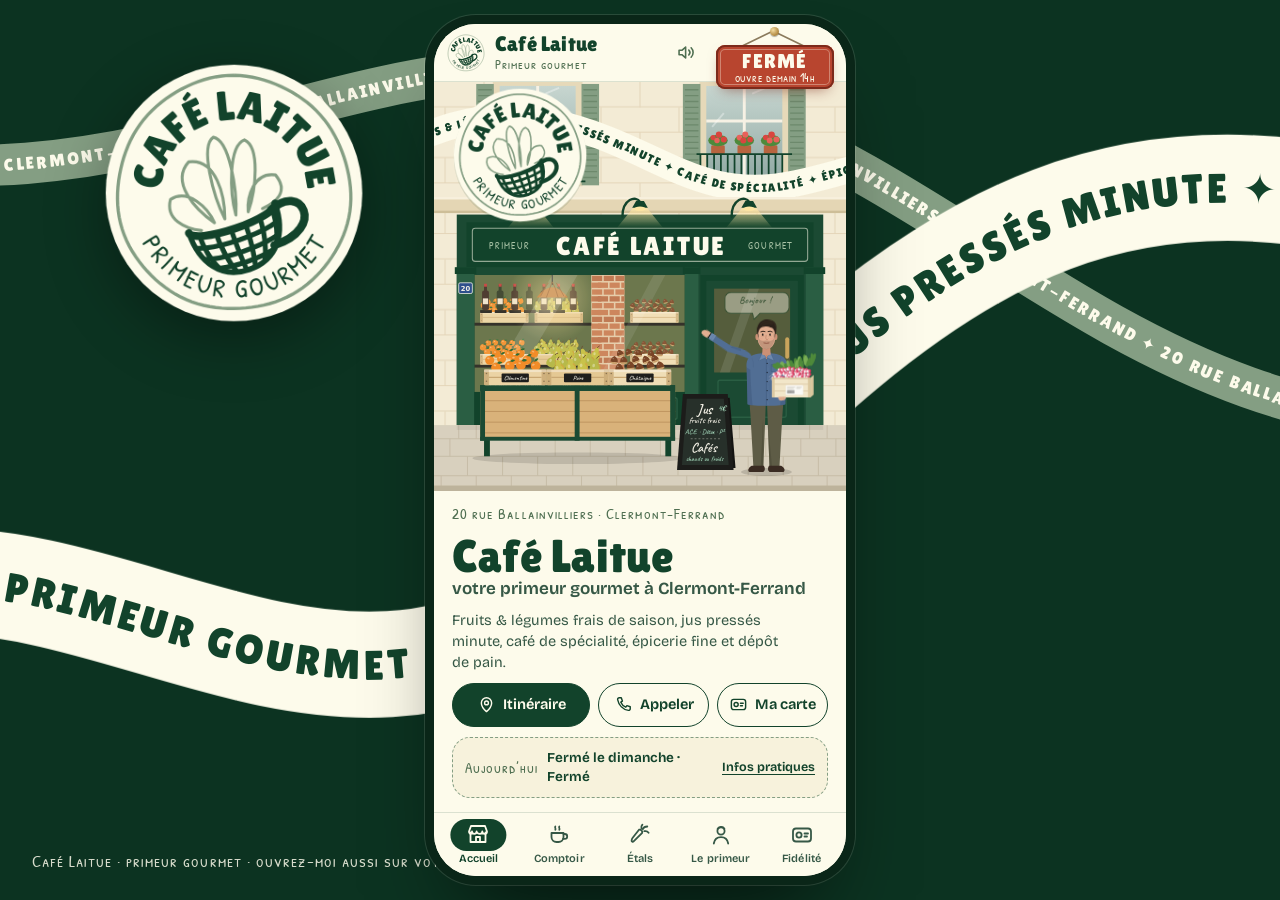
==== commit 0882a85a: "Service worker : page et code toujours de la même version après une mise en ligne - JS/CSS en réseau" ====
--- a/index.html
+++ b/index.html
@@ -62,6 +62,18 @@
   <link rel="modulepreload" href="assets/js/scenes/produce.js">
   <link rel="modulepreload" href="assets/js/data/season.js">
   <script>document.documentElement.classList.replace('no-js', 'js');</script>
+  <script>
+    // Après une mise en ligne, recharge une fois quand le nouveau service worker prend la main
+    // (sinon la page pourrait mélanger l'ancien code en cache et le nouveau HTML).
+    if ('serviceWorker' in navigator && navigator.serviceWorker.controller) {
+      navigator.serviceWorker.addEventListener('controllerchange', function () {
+        if (!window.__clReloaded) {
+          window.__clReloaded = true;
+          location.reload();
+        }
+      });
+    }
+  </script>
 
   <script type="application/ld+json">
   {
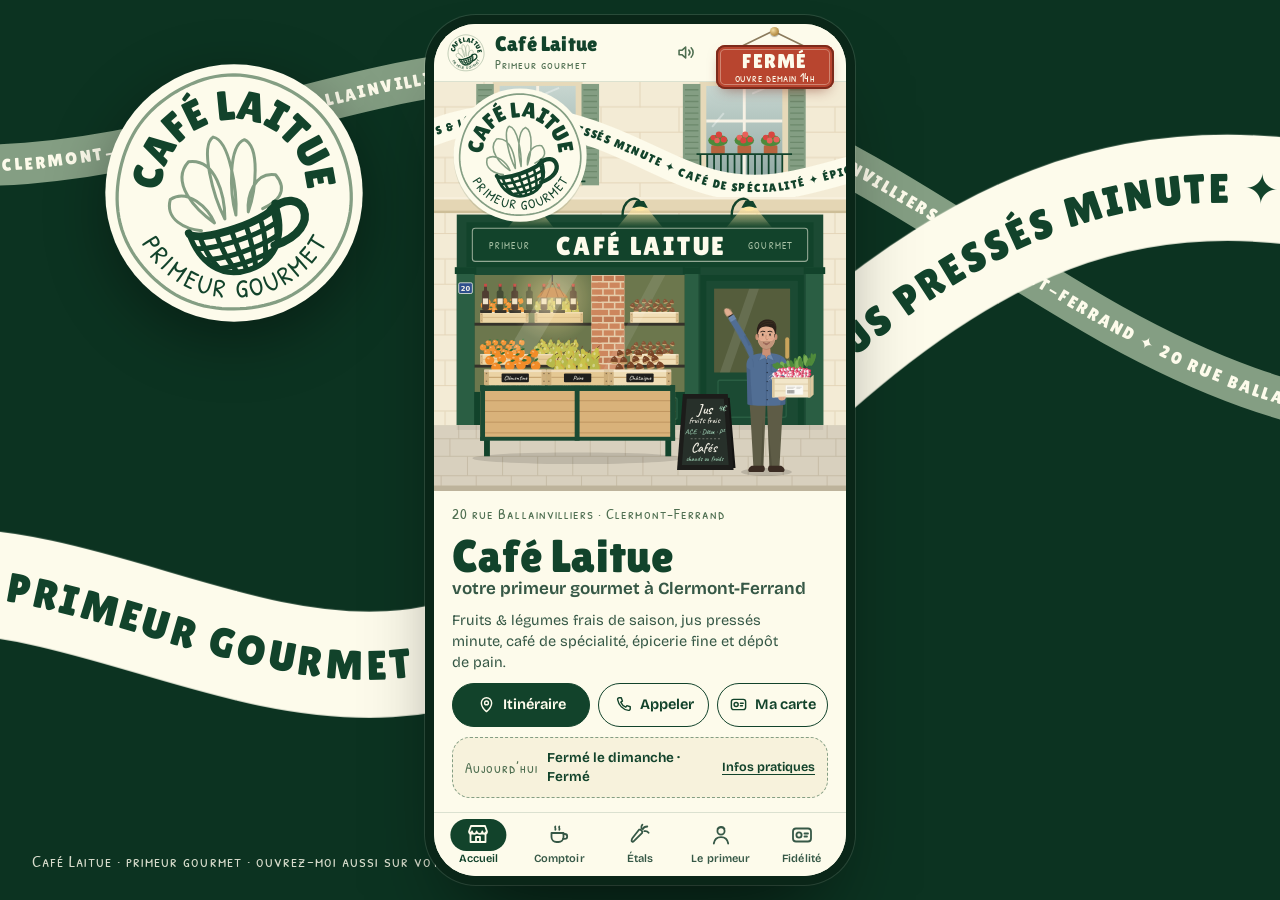
==== commit 167196f8: "Écran d'ouverture, jingle et bruits de chantier - Le logo s'assemble en grand au centre ; « Entrer »" ====
--- a/index.html
+++ b/index.html
@@ -51,6 +51,7 @@
   <link rel="modulepreload" href="assets/js/main.js">
   <link rel="modulepreload" href="assets/js/lib/motion.js">
   <link rel="modulepreload" href="assets/js/lib/sound.js">
+  <link rel="modulepreload" href="assets/js/features/splash.js">
   <link rel="modulepreload" href="assets/js/lib/svg.js">
   <link rel="modulepreload" href="assets/js/features/hours.js">
   <link rel="modulepreload" href="assets/js/config.js">
@@ -62,6 +63,22 @@
   <link rel="modulepreload" href="assets/js/scenes/produce.js">
   <link rel="modulepreload" href="assets/js/data/season.js">
   <script>document.documentElement.classList.replace('no-js', 'js');</script>
+  <script>
+    // Écran d'ouverture : une fois par visite, en arrivant sur l'accueil (ni pour les robots,
+    // ni si les animations sont réduites). « ?intro » dans l'adresse le force.
+    (function () {
+      try {
+        var h = location.hash.slice(1);
+        var force = /[?&]intro\b/.test(location.search);
+        if (force || ((h === '' || h === 'accueil') && !sessionStorage.getItem('cl-splash') &&
+            !/bot|crawl|spider|slurp|lighthouse|headless|pagespeed|preview|inspection|facebookexternalhit/i.test(navigator.userAgent) &&
+            !matchMedia('(prefers-reduced-motion: reduce)').matches)) {
+          sessionStorage.setItem('cl-splash', '1');
+          document.documentElement.classList.add('has-splash');
+        }
+      } catch (e) {}
+    })();
+  </script>
   <script>
     // Après une mise en ligne, recharge une fois quand le nouveau service worker prend la main
     // (sinon la page pourrait mélanger l'ancien code en cache et le nouveau HTML).
@@ -221,6 +238,18 @@
   <div class="backdrop" id="backdrop" aria-hidden="true"></div>
 
   <div class="app" id="app">
+    <div class="splash" id="splash" role="dialog" aria-modal="true" aria-label="Bienvenue chez Café Laitue">
+      <div class="splash-bg"></div>
+      <div class="splash-logo"><div class="splash-dance"></div></div>
+      <div class="splash-actions">
+        <button class="splash-enter is-sound" id="splash-enter" type="button" data-sfx="none">
+          <svg class="i" viewBox="0 0 24 24" aria-hidden="true"><path d="M3.5 9.5h3.2L11 5.8v12.4l-4.3-3.7H3.5z"/><path d="M14.6 9.2a4 4 0 0 1 0 5.6M17.3 6.6a7.6 7.6 0 0 1 0 10.8"/></svg>
+          <span>Entrer</span>
+        </button>
+        <button class="splash-alt" id="splash-alt" type="button" data-sfx="none">sans le son</button>
+      </div>
+    </div>
+
     <header class="topbar">
       <a class="brand" href="#accueil" aria-label="Café Laitue, retour à l’accueil">
         <span class="brand-mark" id="brand-mark" aria-hidden="true"></span>
--- a/assets/css/app.css
+++ b/assets/css/app.css
@@ -165,6 +165,140 @@
   isolation: isolate;
 }
 
+/* ---------- Écran d'ouverture (une fois par visite) ---------- */
+.splash {
+  display: none;
+}
+.has-splash .splash {
+  position: absolute;
+  inset: 0;
+  z-index: 60;
+  display: grid;
+  place-items: center;
+  align-content: center;
+  gap: 22px;
+  padding: 24px;
+  cursor: pointer;
+  -webkit-tap-highlight-color: transparent;
+  /* Filet de sécurité : sans JavaScript (ou s'il n'arrive pas), l'écran s'efface seul */
+  animation: splash-failsafe 0.4s 10s forwards;
+}
+.has-splash .splash.is-live {
+  animation: none;
+}
+@keyframes splash-failsafe {
+  to {
+    opacity: 0;
+    visibility: hidden;
+  }
+}
+.splash-bg {
+  position: absolute;
+  inset: 0;
+  background:
+    radial-gradient(110% 60% at 50% 40%, rgba(132, 158, 131, 0.2), transparent 62%),
+    var(--cream);
+  transition: opacity 0.5s ease;
+}
+.splash.is-leaving .splash-bg {
+  opacity: 0;
+}
+.splash-logo {
+  position: relative;
+  width: min(68vw, 290px, 40vh);
+  aspect-ratio: 1;
+}
+.splash-dance,
+.splash-dance svg {
+  display: block;
+  width: 100%;
+  height: 100%;
+  overflow: visible;
+}
+.splash-actions {
+  position: relative;
+  display: grid;
+  justify-items: center;
+  gap: 2px;
+  min-height: 96px;
+  opacity: 0;
+  transform: translateY(10px);
+  transition: opacity 0.4s ease, transform 0.4s var(--ease-out);
+  pointer-events: none;
+}
+.splash-actions.is-on {
+  opacity: 1;
+  transform: none;
+  pointer-events: auto;
+}
+.splash.is-chosen .splash-actions,
+.splash.is-leaving .splash-actions {
+  opacity: 0;
+  transform: translateY(6px) scale(0.96);
+  pointer-events: none;
+}
+.splash-enter {
+  position: relative;
+  display: inline-flex;
+  align-items: center;
+  gap: 9px;
+  height: 52px;
+  padding: 0 30px;
+  border-radius: 999px;
+  background: var(--forest);
+  color: var(--cream);
+  font-family: var(--font-display);
+  font-size: 21px;
+  letter-spacing: 0.04em;
+  box-shadow: 0 12px 24px -14px rgba(18, 67, 43, 0.8);
+  transition: transform 0.2s var(--ease-out);
+}
+.splash-enter .i {
+  display: none;
+  width: 22px;
+  height: 22px;
+}
+.splash-enter.is-sound {
+  padding-left: 22px;
+}
+.splash-enter.is-sound .i {
+  display: block;
+}
+.splash-enter::after {
+  content: '';
+  position: absolute;
+  inset: -6px;
+  border-radius: inherit;
+  border: 2px solid var(--forest);
+  opacity: 0;
+  animation: splash-ring 1.8s ease-out infinite;
+}
+@keyframes splash-ring {
+  from {
+    opacity: 0.45;
+    transform: scale(0.94);
+  }
+  to {
+    opacity: 0;
+    transform: scale(1.16, 1.3);
+  }
+}
+.splash-enter:active {
+  transform: scale(0.96);
+}
+.splash-enter:focus-visible {
+  outline-offset: 6px;
+}
+.splash-alt {
+  padding: 10px 14px;
+  font-family: var(--font-hand);
+  font-size: 16px;
+  letter-spacing: 0.03em;
+  color: var(--sage-ink);
+  text-decoration: underline;
+  text-underline-offset: 3px;
+}
+
 .topbar {
   position: relative;
   z-index: 5;
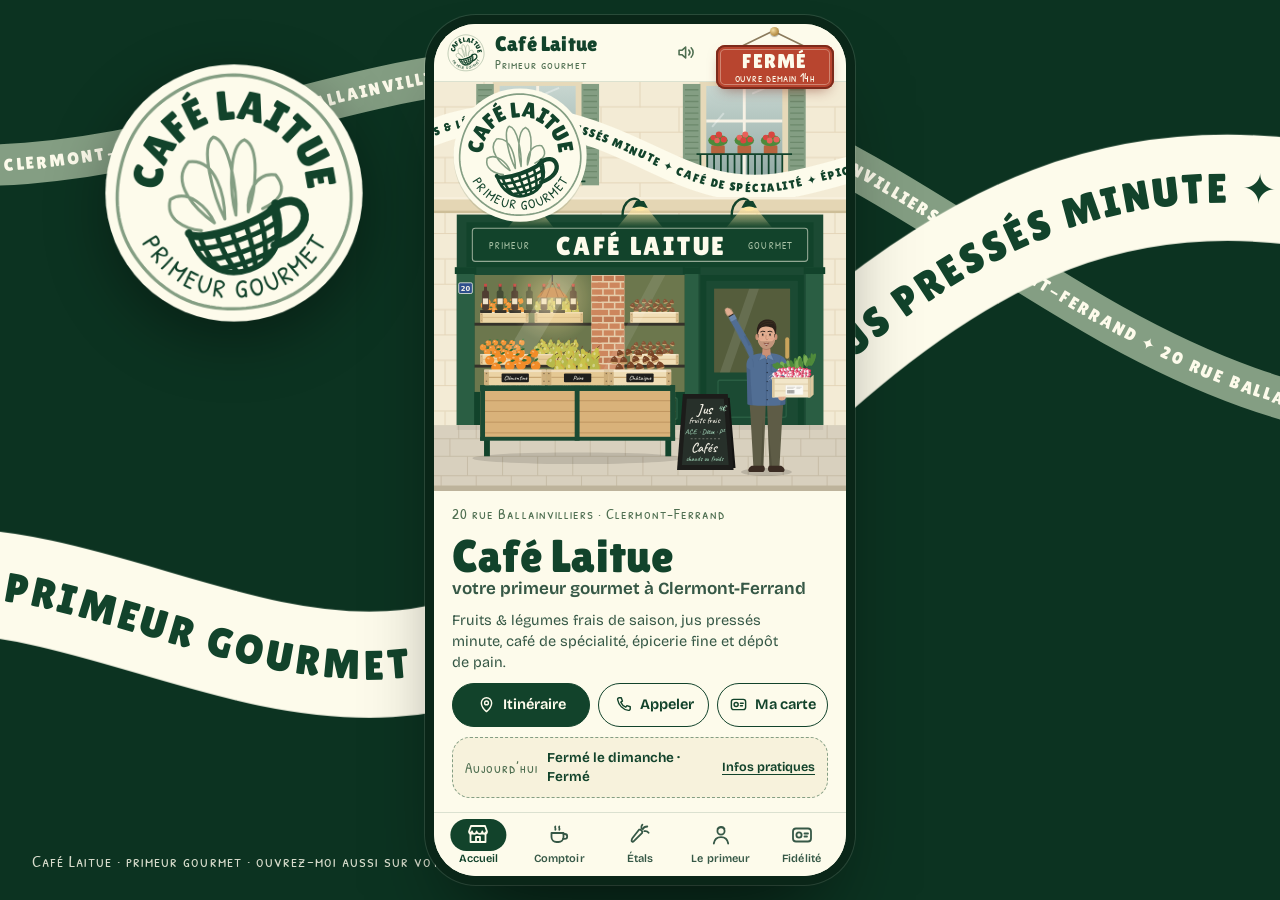
==== commit f3d7e0f8: "Fusion : mise à jour en douceur de l'écran d'ouverture Co-Authored-By: Claude Opus 5.5 <noreply@anth" ====
--- a/index.html
+++ b/index.html
@@ -80,14 +80,17 @@
     })();
   </script>
   <script>
-    // Après une mise en ligne, recharge une fois quand le nouveau service worker prend la main
-    // (sinon la page pourrait mélanger l'ancien code en cache et le nouveau HTML).
+    // Après une mise en ligne, si la page tourne encore avec l'ancien code (servi par un ancien
+    // service worker), on recharge une fois quand le nouveau prend la main. Le code à jour pose
+    // window.__clFresh : rien à faire. Si l'écran d'ouverture n'a pas pu se jouer, on le rejoue.
     if ('serviceWorker' in navigator && navigator.serviceWorker.controller) {
       navigator.serviceWorker.addEventListener('controllerchange', function () {
-        if (!window.__clReloaded) {
-          window.__clReloaded = true;
-          location.reload();
-        }
+        if (window.__clFresh || window.__clReloaded) return;
+        window.__clReloaded = true;
+        try {
+          if (document.documentElement.classList.contains('has-splash')) sessionStorage.removeItem('cl-splash');
+        } catch (e) {}
+        location.reload();
       });
     }
   </script>
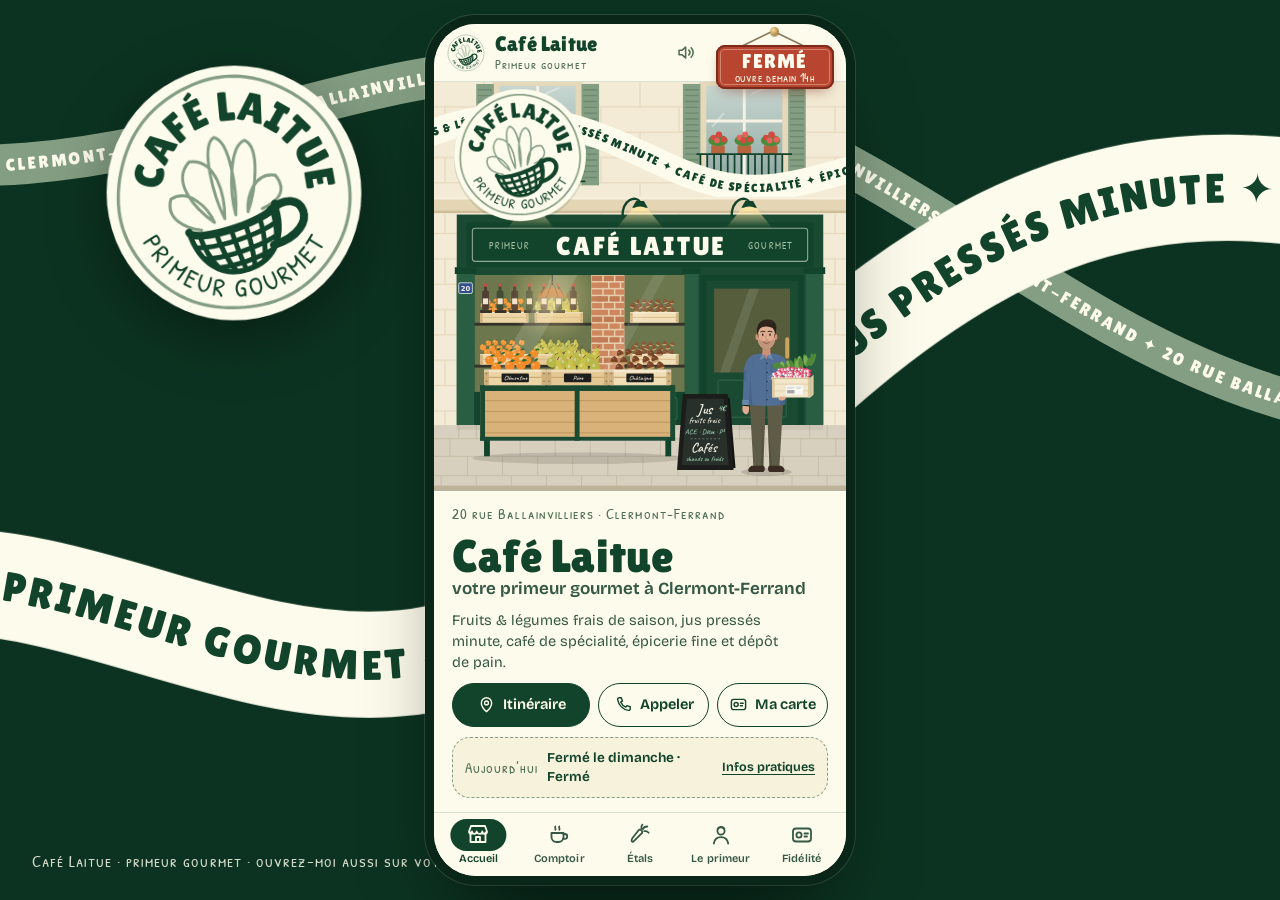
==== commit b9ef63a7: "Icônes : nouvelles adresses (?v=2) pour contourner les caches Le service worker sert les images depu" ====
--- a/index.html
+++ b/index.html
@@ -32,9 +32,9 @@
 
   <!-- Appli (PWA) -->
   <link rel="manifest" href="manifest.webmanifest">
-  <link rel="icon" href="assets/icons/favicon.svg" type="image/svg+xml">
-  <link rel="icon" href="assets/icons/favicon-32.png" sizes="32x32" type="image/png">
-  <link rel="apple-touch-icon" href="assets/icons/apple-touch-icon.png">
+  <link rel="icon" href="assets/icons/favicon.svg?v=2" type="image/svg+xml">
+  <link rel="icon" href="assets/icons/favicon-32.png?v=2" sizes="32x32" type="image/png">
+  <link rel="apple-touch-icon" href="assets/icons/apple-touch-icon.png?v=2">
   <meta name="mobile-web-app-capable" content="yes">
   <meta name="apple-mobile-web-app-capable" content="yes">
   <meta name="apple-mobile-web-app-title" content="Café Laitue">
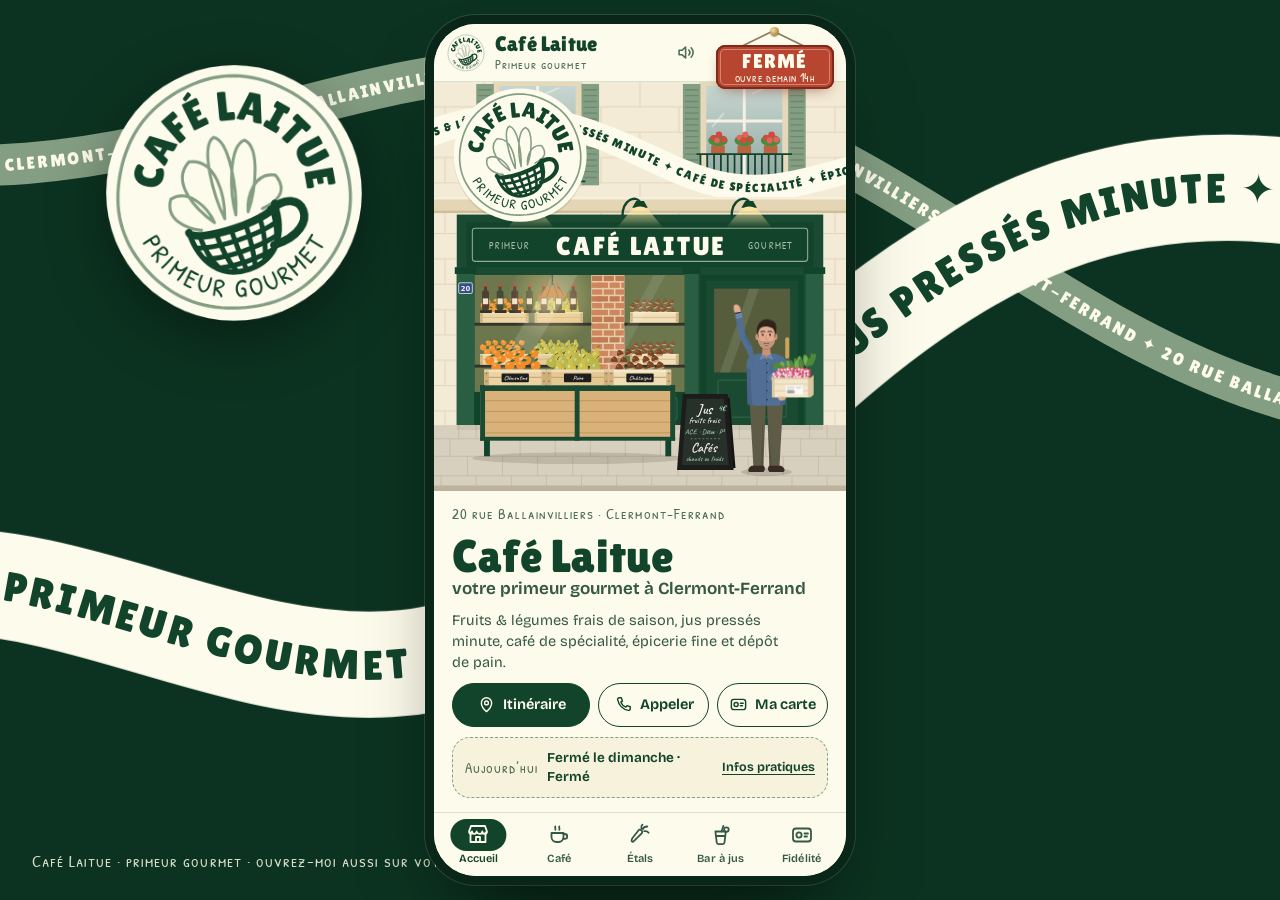
==== commit 038b86dc: "Bar à jus, café pas à pas et paniers de saison - Bar à jus (remplace l'onglet « Le primeur ») : Vinc" ====
--- a/index.html
+++ b/index.html
@@ -4,7 +4,7 @@
   <meta charset="utf-8">
   <meta name="viewport" content="width=device-width, initial-scale=1, viewport-fit=cover">
   <title>Café Laitue · Primeur gourmet, jus pressés & café de spécialité à Clermont-Ferrand</title>
-  <meta name="description" content="Café Laitue, votre primeur gourmet au 20 rue Ballainvilliers à Clermont-Ferrand : fruits et légumes frais de saison, jus pressés minute, café de spécialité Kaduck, épicerie fine et pain Atelier Bon.">
+  <meta name="description" content="Café Laitue, votre primeur gourmet au 20 rue Ballainvilliers à Clermont-Ferrand : fruits et légumes de saison, paniers à prix fixe, bar à jus pressés minute à composer, café de spécialité Kaduck, épicerie fine et pain Atelier Bon.">
   <link rel="canonical" href="https://maliciousmusic.github.io/cafe-laitue/">
   <meta name="robots" content="index, follow, max-image-preview:large, max-snippet:-1">
   <meta name="theme-color" content="#FDFBEB">
@@ -116,7 +116,7 @@
         "about": { "@id": "https://maliciousmusic.github.io/cafe-laitue/#shop" },
         "primaryImageOfPage": "https://maliciousmusic.github.io/cafe-laitue/assets/img/og-cafe-laitue.jpg",
         "inLanguage": "fr-FR",
-        "dateModified": "2026-09-25"
+        "dateModified": "2026-10-01"
       },
       {
         "@type": ["GroceryStore", "CafeOrCoffeeShop"],
@@ -124,7 +124,8 @@
         "name": "Café Laitue",
         "alternateName": ["Café Laitue — Primeur gourmet", "cafe.laitue"],
         "slogan": "Votre primeur gourmet",
-        "description": "Primeur gourmet au centre-ville de Clermont-Ferrand : fruits et légumes frais de saison, bar à jus pressés minute, cafés de spécialité torréfiés à Clermont par Kaduck Roaster, épicerie fine et dépôt de pain Atelier Bon.",
+        "founder": { "@type": "Person", "name": "Vincent", "jobTitle": "Primeur", "image": "https://maliciousmusic.github.io/cafe-laitue/assets/img/primeur-portrait-1080.webp" },
+        "description": "Primeur gourmet au centre-ville de Clermont-Ferrand : fruits et légumes frais de saison, paniers de saison à prix fixe, bar à jus pressés minute à composer (3, 5 ou 7 ingrédients), cafés de spécialité torréfiés à Clermont par Kaduck Roaster, épicerie fine et dépôt de pain Atelier Bon.",
         "url": "https://maliciousmusic.github.io/cafe-laitue/",
         "logo": "https://maliciousmusic.github.io/cafe-laitue/assets/icons/icon-512.png",
         "image": [
@@ -167,13 +168,14 @@
           { "@type": "LocationFeatureSpecification", "name": "Boissons à emporter", "value": true }
         ],
         "areaServed": { "@type": "City", "name": "Clermont-Ferrand" },
-        "knowsAbout": ["Fruits et légumes de saison", "Café de spécialité", "Jus de fruits pressés", "Épicerie fine"],
+        "knowsAbout": ["Fruits et légumes de saison", "Café de spécialité", "Latte art", "Jus de fruits et légumes pressés", "Épicerie fine"],
         "hasOfferCatalog": {
           "@type": "OfferCatalog",
           "name": "Au Café Laitue",
           "itemListElement": [
             { "@type": "OfferCatalog", "name": "Fruits et légumes frais de saison (origine France privilégiée)" },
-            { "@type": "OfferCatalog", "name": "Jus de fruits pressés minute" },
+            { "@type": "OfferCatalog", "name": "Paniers de saison à prix fixe (duo, famille, gourmand), avec idées de plats" },
+            { "@type": "OfferCatalog", "name": "Bar à jus : jus pressés minute à composer, 3, 5 ou 7 ingrédients" },
             { "@type": "OfferCatalog", "name": "Cafés de spécialité Kaduck Roaster, torréfiés à Clermont-Ferrand" },
             { "@type": "OfferCatalog", "name": "Épicerie fine" },
             { "@type": "OfferCatalog", "name": "Dépôt de pain Atelier Bon (pain vivant)" }
@@ -187,7 +189,7 @@
       {
         "@type": "Menu",
         "@id": "https://maliciousmusic.github.io/cafe-laitue/#menu",
-        "name": "La carte du comptoir",
+        "name": "La carte : café et bar à jus",
         "inLanguage": "fr-FR",
         "hasMenuSection": [
           {
@@ -206,13 +208,16 @@
           },
           {
             "@type": "MenuSection",
-            "name": "Jus de fruits pressés minute",
+            "name": "Bar à jus : jus pressés minute à composer",
+            "description": "Fruits, légumes, aromates et épices, pressés devant vous ; chaque ingrédient est présenté avec ses nutriments.",
             "hasMenuItem": [
+              { "@type": "MenuItem", "name": "Jus composé, 3 ingrédients", "offers": { "@type": "Offer", "price": "4.50", "priceCurrency": "EUR" } },
+              { "@type": "MenuItem", "name": "Jus composé, 5 ingrédients", "offers": { "@type": "Offer", "price": "5.50", "priceCurrency": "EUR" } },
+              { "@type": "MenuItem", "name": "Jus composé, 7 ingrédients", "offers": { "@type": "Offer", "price": "6.50", "priceCurrency": "EUR" } },
               { "@type": "MenuItem", "name": "A.C.E.", "description": "Orange, carotte, citron.", "offers": { "@type": "Offer", "price": "4.00", "priceCurrency": "EUR" } },
               { "@type": "MenuItem", "name": "Détox", "description": "Pomme, carotte, citron, gingembre.", "offers": { "@type": "Offer", "price": "4.00", "priceCurrency": "EUR" } },
               { "@type": "MenuItem", "name": "P²", "description": "Pomme, poire.", "offers": { "@type": "Offer", "price": "4.00", "priceCurrency": "EUR" } },
-              { "@type": "MenuItem", "name": "Ginger shot", "description": "Gingembre pressé, en format shot." },
-              { "@type": "MenuItem", "name": "Jus sur demande", "description": "Selon les fruits de saison : pêche, abricot…" }
+              { "@type": "MenuItem", "name": "Ginger shot", "description": "Gingembre et citron pressés, en format shot." }
             ]
           }
         ]
@@ -225,7 +230,8 @@
           { "@type": "Question", "name": "Quels sont les horaires de Café Laitue ?", "acceptedAnswer": { "@type": "Answer", "text": "Le lundi de 14h à 19h30, et du mardi au samedi de 8h à 19h30. Fermé le dimanche." } },
           { "@type": "Question", "name": "Que trouve-t-on chez Café Laitue ?", "acceptedAnswer": { "@type": "Answer", "text": "Des fruits et légumes frais de saison, un bar à jus pressés minute, des cafés de spécialité, une épicerie fine et un dépôt de pain Atelier Bon." } },
           { "@type": "Question", "name": "D’où vient le café servi chez Café Laitue ?", "acceptedAnswer": { "@type": "Answer", "text": "Le café de spécialité vient de Kaduck Roaster, un torréfacteur artisanal installé à Clermont-Ferrand. Il est servi en expresso, cappuccino, latte, flat white ou V60, chaud ou glacé." } },
-          { "@type": "Question", "name": "Les jus sont-ils pressés à la demande ?", "acceptedAnswer": { "@type": "Answer", "text": "Oui, tous les jus sont pressés minute : A.C.E. (orange, carotte, citron), Détox (pomme, carotte, citron, gingembre), P² (pomme, poire), ginger shot, ou un jus sur mesure selon les fruits de saison." } },
+          { "@type": "Question", "name": "Les jus sont-ils pressés à la demande ?", "acceptedAnswer": { "@type": "Answer", "text": "Oui, tous les jus sont pressés minute. Au bar à jus, on compose le sien avec 3, 5 ou 7 ingrédients (fruits, légumes, aromates, épices), ou on choisit un classique : A.C.E. (orange, carotte, citron), Détox (pomme, carotte, citron, gingembre), P² (pomme, poire) ou ginger shot." } },
+          { "@type": "Question", "name": "Proposez-vous des paniers de fruits et légumes ?", "acceptedAnswer": { "@type": "Answer", "text": "Oui, des paniers de saison à prix fixe en trois formats (duo, famille, gourmand), composés avec les produits du moment et accompagnés d’idées de plats. Ils se réservent par téléphone au 04 73 92 16 42." } },
           { "@type": "Question", "name": "Peut-on consommer sur place ?", "acceptedAnswer": { "@type": "Answer", "text": "Oui, cafés et jus se dégustent en terrasse ou à emporter." } },
           { "@type": "Question", "name": "Café Laitue vend-il du pain ?", "acceptedAnswer": { "@type": "Answer", "text": "Oui, Café Laitue est dépôt de pain pour Atelier Bon, boulangerie de pain vivant : des pains de qualité proposés chaque jour." } },
           { "@type": "Question", "name": "Comment fonctionne la carte de fidélité ?", "acceptedAnswer": { "@type": "Answer", "text": "La carte de fidélité est gratuite et sans inscription, directement dans l’appli du site. À chaque boisson, le primeur tamponne votre carte sur votre téléphone ; au 10e tampon, une boisson est offerte." } }
@@ -319,25 +325,15 @@
         </div>
       </section>
 
-      <!-- ===================== COMPTOIR ===================== -->
-      <section class="screen screen--bar" id="comptoir" data-screen="comptoir" aria-labelledby="t-comptoir">
+      <!-- ===================== LE CAFÉ ===================== -->
+      <section class="screen screen--bar" id="cafe" data-screen="cafe" aria-labelledby="t-cafe">
         <header class="screen-head">
-          <p class="eyebrow">Le comptoir</p>
-          <h2 id="t-comptoir">Cafés de spécialité &amp; jus pressés minute</h2>
+          <p class="eyebrow">Le café</p>
+          <h2 id="t-cafe">Cafés de spécialité, préparés sous vos yeux</h2>
         </header>
 
         <div class="bar-stage">
           <div class="scene scene--drink" id="scene-drink" aria-hidden="true"></div>
-          <div class="art-pick" id="art-pick" role="group" aria-label="Motif du latte art" hidden>
-            <button type="button" data-art="heart" aria-pressed="true">
-              <svg class="i" viewBox="0 0 24 24" aria-hidden="true"><path d="M12 20s-7.5-4.6-7.5-10A4.3 4.3 0 0 1 12 7.6a4.3 4.3 0 0 1 7.5 2.4c0 5.4-7.5 10-7.5 10z"/></svg>
-              Cœur
-            </button>
-            <button type="button" data-art="swan" aria-pressed="false">
-              <svg class="i" viewBox="0 0 24 24" aria-hidden="true"><path d="M3.5 14.5c1.6 4 11.4 4.6 14.2-.4 1.3-2.4-.2-5-2.6-4.6-2 .3-2.2 3-.3 3.6"/><path d="M14.8 13.1c-1.2-2-2-4.8-.8-7.1.9-1.7 3.2-2 4.3-.6"/><path d="M18.3 5.4l2.2.6"/><path d="M5 14.8c1.8.6 3.8.7 5.8.1"/></svg>
-              Cygne
-            </button>
-          </div>
           <div class="drink-tools">
             <button class="round-btn" id="drink-prev" type="button" aria-label="Boisson précédente">
               <svg class="i" viewBox="0 0 24 24" aria-hidden="true"><path d="M14.5 5.5 8 12l6.5 6.5"/></svg>
@@ -356,25 +352,19 @@
           </div>
         </div>
 
-        <div class="composer" id="composer" hidden>
-          <p class="composer-head"><strong>Composez votre jus</strong> 2 à 4 ingrédients, pressés minute devant vous.</p>
-          <div class="composer-list" id="composer-list" role="group" aria-label="Ingrédients disponibles"></div>
-          <div class="composer-foot">
-            <p id="composer-note">Touchez les fruits pour les ajouter au verre.</p>
-            <button type="button" class="toggle" id="composer-reset">
-              <svg class="i" viewBox="0 0 24 24" aria-hidden="true"><path d="M4 7h16M9 7V4.5h6V7M6.5 7l1 12.5h9l1-12.5"/></svg>
-              <span>Vider</span>
+        <div class="process" role="group" aria-label="Préparation, étape par étape">
+          <ol class="process-steps" id="process-steps"></ol>
+          <div class="process-foot">
+            <p class="process-sub" id="process-sub" aria-live="polite">Les ingrédients d’abord, puis la préparation pas à pas.</p>
+            <button class="toggle" id="process-replay" type="button" hidden>
+              <svg class="i" viewBox="0 0 24 24" aria-hidden="true"><path d="M4.5 12a7.5 7.5 0 1 0 2.3-5.4"/><path d="M4.2 4.5v4.2h4.2"/></svg>
+              <span>Rejouer</span>
             </button>
           </div>
         </div>
 
-        <div class="board" role="tablist" aria-label="Catégories">
-          <button class="board-tab is-on" id="cat-cafes" role="tab" aria-selected="true" aria-controls="menu-cafes" type="button">Cafés <small>chauds ou glacés</small></button>
-          <button class="board-tab" id="cat-jus" role="tab" aria-selected="false" aria-controls="menu-jus" type="button">Jus <small>pressés minute</small></button>
-        </div>
-
-        <div class="menu" id="menu-cafes" role="tabpanel" aria-labelledby="cat-cafes">
-          <h3 class="visually-hidden">Cafés de spécialité Kaduck Roaster, torréfiés à Clermont-Ferrand</h3>
+        <div class="menu" id="carte">
+          <h3 class="menu-title">La carte</h3>
           <ul class="menu-list">
             <li class="menu-item" data-drink="expresso">
               <button class="menu-row" type="button" aria-expanded="false"><span class="menu-name">Expresso</span><span class="menu-price">1,80 € <small>/ double 3 €</small></span></button>
@@ -405,35 +395,12 @@
               <p class="menu-desc">Thé noir aux épices douces et lait mousseux, une pointe de cannelle. Chaud ou glacé.</p>
             </li>
           </ul>
-          <p class="menu-note">Grains <strong>Kaduck Roaster</strong>, torréfiés à Clermont-Ferrand.</p>
-        </div>
-
-        <div class="menu" id="menu-jus" role="tabpanel" aria-labelledby="cat-jus" hidden>
-          <h3 class="visually-hidden">Jus de fruits pressés minute</h3>
-          <ul class="menu-list">
-            <li class="menu-item" data-drink="ace">
-              <button class="menu-row" type="button" aria-expanded="false"><span class="menu-name">A.C.E.</span><span class="menu-price">4 €</span></button>
-              <p class="menu-desc">Orange, carotte, citron. Le classique vitaminé.</p>
-            </li>
-            <li class="menu-item" data-drink="detox">
-              <button class="menu-row" type="button" aria-expanded="false"><span class="menu-name">Détox</span><span class="menu-price">4 €</span></button>
-              <p class="menu-desc">Pomme, carotte, citron, gingembre. Frais et piquant.</p>
-            </li>
-            <li class="menu-item" data-drink="p2">
-              <button class="menu-row" type="button" aria-expanded="false"><span class="menu-name">P²</span><span class="menu-price">4 €</span></button>
-              <p class="menu-desc">Pomme, poire. Tout en douceur.</p>
-            </li>
-            <li class="menu-item" data-drink="ginger">
-              <button class="menu-row" type="button" aria-expanded="false"><span class="menu-name">Ginger shot</span><span class="menu-price">shot</span></button>
-              <p class="menu-desc">Gingembre pressé en format shot : le coup de fouet.</p>
-            </li>
-            <li class="menu-item" data-drink="surmesure">
-              <button class="menu-row" type="button" aria-expanded="false"><span class="menu-name">Sur demande</span><span class="menu-price">selon saison</span></button>
-              <p class="menu-desc">Votre jus sur mesure avec les fruits du moment : pêche, abricot, raisin…</p>
-            </li>
-          </ul>
-          <p class="menu-note">Pressés devant vous, avec les fruits et légumes de l’étal.</p>
-        </div>
+        </div>
+
+        <aside class="beans" aria-label="Nos grains">
+          <svg class="i" viewBox="0 0 24 24" aria-hidden="true"><ellipse cx="12" cy="12" rx="6.6" ry="9" transform="rotate(32 12 12)"/><path d="M15.6 5.6c-4.6 2.4-2.6 9.2-7.2 12.8"/></svg>
+          <p><strong>Nos grains : Kaduck Roaster</strong> Cafés de spécialité torréfiés à Clermont-Ferrand, moulus à la minute pour chaque tasse.</p>
+        </aside>
       </section>
 
       <!-- ===================== ÉTALS ===================== -->
@@ -456,11 +423,20 @@
 
         <p class="season-line" id="season-line">Choisis chaque jour, origine France privilégiée : les étals suivent les saisons.</p>
 
+        <section class="baskets-wrap" aria-labelledby="t-paniers">
+          <header class="baskets-head">
+            <h3 id="t-paniers">Les paniers de saison</h3>
+            <p id="baskets-month">Prix fixe, composés avec les produits du mois, et des idées de plats pour tout cuisiner.</p>
+          </header>
+          <ul class="baskets" id="baskets"></ul>
+          <p class="baskets-note">Composition indicative, selon les arrivages du jour.</p>
+        </section>
+
         <ul class="cards">
           <li class="card">
             <span class="card-ico" aria-hidden="true"><svg viewBox="0 0 32 32"><path d="M9 8h14l-2 19a2 2 0 0 1-2 1.8h-6A2 2 0 0 1 11 27z" fill="#F4972E"/><path d="M9.3 8h13.4l-.5 5H9.8z" fill="#FDFBEB" opacity=".55"/><path d="M19 2.5 17.6 15" stroke="#12432B" stroke-width="1.8" stroke-linecap="round"/><circle cx="22.5" cy="8" r="4" fill="#F4D23C" stroke="#12432B" stroke-width="1.2"/><path d="M9 8h14l-2 19a2 2 0 0 1-2 1.8h-6A2 2 0 0 1 11 27z" fill="none" stroke="#12432B" stroke-width="1.6" stroke-linejoin="round"/></svg></span>
-            <h3>Jus pressés minute</h3>
-            <p>Choisissez vos fruits, on presse devant vous.</p>
+            <h3><a class="card-link" href="#jus">Le bar à jus <span aria-hidden="true">→</span></a></h3>
+            <p>Composez votre jus : 3, 5 ou 7 ingrédients pressés minute, avec leurs bienfaits.</p>
           </li>
           <li class="card">
             <span class="card-ico" aria-hidden="true"><svg viewBox="0 0 32 32"><rect x="8" y="10" width="16" height="18" rx="3" fill="#E0A93B"/><rect x="7" y="5.5" width="18" height="5.5" rx="1.5" fill="#12432B"/><rect x="11" y="15" width="10" height="7" rx="1" fill="#FDFBEB"/><rect x="8" y="10" width="16" height="18" rx="3" fill="none" stroke="#12432B" stroke-width="1.6"/></svg></span>
@@ -499,42 +475,90 @@
         </details>
       </section>
 
-      <!-- ===================== LE PRIMEUR ===================== -->
-      <section class="screen screen--owner" id="primeur" data-screen="primeur" aria-labelledby="t-primeur">
-        <div class="portrait">
-          <div class="scene scene--portrait" id="scene-portrait" aria-hidden="true"></div>
+      <!-- ===================== BAR À JUS ===================== -->
+      <section class="screen screen--juice" id="jus" data-screen="jus" aria-labelledby="t-jus">
+        <div class="jb-stage">
+          <div class="scene scene--juicebar" id="scene-juicebar" aria-hidden="true"></div>
           <figure class="portrait-photo" id="portrait-photo" hidden>
             <img src="assets/img/primeur-portrait-540.webp"
                  srcset="assets/img/primeur-portrait-540.webp 540w, assets/img/primeur-portrait-1080.webp 1080w"
                  sizes="(min-width: 900px) 420px, 100vw"
                  width="1080" height="1350" loading="lazy" decoding="async"
-                 alt="Le gérant de Café Laitue, sourire aux lèvres, tient une cagette de radis devant les étals de sa boutique rue Ballainvilliers à Clermont-Ferrand.">
+                 alt="Vincent, le primeur de Café Laitue, sourire aux lèvres, tient une cagette de radis devant les étals de sa boutique rue Ballainvilliers à Clermont-Ferrand.">
           </figure>
-          <p class="bubble" id="bubble" aria-live="polite" hidden></p>
           <button class="photo-toggle" id="photo-toggle" type="button" aria-pressed="false">
             <svg class="i" viewBox="0 0 24 24" aria-hidden="true"><rect x="3" y="6.5" width="18" height="13" rx="3"/><circle cx="12" cy="13" r="3.4"/><path d="M8.5 6.5 10 4h4l1.5 2.5"/></svg>
-            <span>Voir la photo</span>
+            <span>Vincent en vrai</span>
           </button>
         </div>
-        <div class="owner-body">
-          <p class="eyebrow">Votre primeur</p>
-          <h2 id="t-primeur">Derrière le comptoir</h2>
-          <p>Au Café Laitue, c’est le primeur lui-même qui choisit les fruits et légumes, prépare votre café et presse vos jus à la minute. Un conseil, une recette, un fruit à goûter&nbsp;: ici, on prend le temps.</p>
-          <ul class="values">
-            <li><svg viewBox="0 0 24 24" aria-hidden="true"><path d="M5 19C4 11 9 5 19 4c1 9-4 15-14 15z" fill="#7DB356" stroke="#12432B" stroke-width="1.4"/><path d="M5 19c4-5 7-8 11-11" stroke="#12432B" stroke-width="1.3" fill="none" stroke-linecap="round"/></svg> Fruits &amp; légumes de saison</li>
-            <li><svg viewBox="0 0 24 24" aria-hidden="true"><rect x="3" y="6" width="6" height="12" fill="#2E4F8C"/><rect x="9" y="6" width="6" height="12" fill="#FDFBEB"/><rect x="15" y="6" width="6" height="12" fill="#D9453F"/><rect x="3" y="6" width="18" height="12" rx="1.5" fill="none" stroke="#12432B" stroke-width="1.2"/></svg> Origine France privilégiée</li>
-            <li><svg viewBox="0 0 24 24" aria-hidden="true"><ellipse cx="12" cy="12" rx="6.5" ry="8.5" transform="rotate(35 12 12)" fill="#6B3A1E" stroke="#12432B" stroke-width="1.2"/><path d="M8.6 17c2.4-3 1.2-7 6.6-10" stroke="#C9955E" stroke-width="1.4" fill="none" stroke-linecap="round"/></svg> Café torréfié à Clermont</li>
-            <li><svg viewBox="0 0 24 24" aria-hidden="true"><path d="M12 21.5V8" stroke="#12432B" stroke-width="1.4" stroke-linecap="round"/><g fill="#E0A93B" stroke="#12432B" stroke-width="1"><ellipse cx="9.4" cy="9" rx="2" ry="3.2" transform="rotate(-30 9.4 9)"/><ellipse cx="14.6" cy="9" rx="2" ry="3.2" transform="rotate(30 14.6 9)"/><ellipse cx="9.4" cy="14" rx="2" ry="3.2" transform="rotate(-30 9.4 14)"/><ellipse cx="14.6" cy="14" rx="2" ry="3.2" transform="rotate(30 14.6 14)"/><ellipse cx="12" cy="5" rx="1.8" ry="3"/></g></svg> Pain vivant Atelier Bon</li>
-          </ul>
-          <div class="actions actions--2">
-            <a class="btn btn--primary" href="https://maps.google.com/?cid=11650842022247132401" target="_blank" rel="noopener">
-              <svg class="i" viewBox="0 0 24 24" aria-hidden="true"><path d="m12 3.5 2.6 5.3 5.8.8-4.2 4.1 1 5.8-5.2-2.7-5.2 2.7 1-5.8-4.2-4.1 5.8-.8z"/></svg>
-              Laisser un avis
-            </a>
-            <a class="btn" href="https://www.instagram.com/cafe.laitue/" target="_blank" rel="noopener me">
-              <svg class="i" viewBox="0 0 24 24" aria-hidden="true"><rect x="3.5" y="3.5" width="17" height="17" rx="5"/><circle cx="12" cy="12" r="4"/><circle cx="17.2" cy="6.8" r=".6"/></svg>
-              @cafe.laitue
-            </a>
+
+        <div class="jb-panel" id="jb-panel">
+          <header class="screen-head">
+            <p class="eyebrow">Le bar à jus</p>
+            <h2 id="t-jus">Compose ton jus, pressé minute</h2>
+          </header>
+          <p class="jb-lead">Choisis 3, 5 ou 7 ingrédients&nbsp;: Vincent les presse devant toi, et tu vois tout de suite ce qu’ils t’apportent.</p>
+
+          <div class="jb-tiers" id="jb-tiers" role="radiogroup" aria-label="Taille du jus">
+            <button type="button" role="radio" aria-checked="true" data-n="3"><b>3</b><span>ingrédients</span><em>4,50 €</em></button>
+            <button type="button" role="radio" aria-checked="false" data-n="5"><b>5</b><span>ingrédients</span><em>5,50 €</em></button>
+            <button type="button" role="radio" aria-checked="false" data-n="7"><b>7</b><span>ingrédients</span><em>6,50 €</em></button>
+          </div>
+
+          <div class="jb-cup">
+            <ol class="jb-slots" id="jb-slots" aria-label="Ton verre"></ol>
+            <div class="jb-summary" aria-live="polite">
+              <p class="jb-name" id="jb-name">Ton jus</p>
+              <p class="jb-price" id="jb-price">3 ingrédients · 4,50 €</p>
+            </div>
+            <button class="round-btn" id="jb-reset" type="button" aria-label="Vider le verre" data-sfx="none"><svg class="i" viewBox="0 0 24 24" aria-hidden="true"><path d="M4 7h16M9 7V4.5h6V7M6.5 7l1 12.5h9l1-12.5"/></svg></button>
+          </div>
+
+          <div class="jb-benefits">
+            <div class="jb-taste" id="jb-taste" aria-label="Profil de goût"></div>
+            <ul class="jb-nutrients" id="jb-nutrients" aria-live="polite"></ul>
+            <p class="jb-note">Bienfaits des ingrédients frais. Une alimentation variée et équilibrée et un mode de vie sain sont importants pour la santé.</p>
+            <button class="btn btn--primary btn--wide" id="jb-show" type="button" disabled>Montrer ma recette au comptoir</button>
+          </div>
+
+          <div class="jb-groups" id="jb-groups" role="tablist" aria-label="Familles d’ingrédients">
+            <button type="button" role="tab" aria-selected="true" data-group="fruit">Fruits</button>
+            <button type="button" role="tab" aria-selected="false" data-group="legume">Légumes</button>
+            <button type="button" role="tab" aria-selected="false" data-group="aromate">Aromates</button>
+            <button type="button" role="tab" aria-selected="false" data-group="epice">Épices &amp; +</button>
+          </div>
+          <ul class="jb-list" id="jb-list" aria-label="Ingrédients"></ul>
+
+          <section class="jb-classics" aria-labelledby="t-classics">
+            <h3 id="t-classics">Les classiques de l’ardoise</h3>
+            <ul class="jb-classic-list">
+              <li><button type="button" class="jb-classic" data-classic="ace"><b>A.C.E.</b><span>Orange, carotte, citron</span><em>4 €</em></button></li>
+              <li><button type="button" class="jb-classic" data-classic="detox"><b>Détox</b><span>Pomme, carotte, citron, gingembre</span><em>4 €</em></button></li>
+              <li><button type="button" class="jb-classic" data-classic="p2"><b>P²</b><span>Pomme, poire</span><em>4 €</em></button></li>
+              <li><button type="button" class="jb-classic" data-classic="ginger"><b>Ginger shot</b><span>Gingembre pressé, en shot</span><em>shot</em></button></li>
+            </ul>
+          </section>
+
+          <div class="owner-body">
+            <p class="eyebrow">Votre primeur</p>
+            <h3 class="owner-title">Derrière le comptoir, Vincent</h3>
+            <p>Au Café Laitue, c’est Vincent lui-même qui choisit les fruits et légumes, prépare votre café et presse vos jus à la minute. Un conseil, une recette, un fruit à goûter&nbsp;: ici, on prend le temps.</p>
+            <ul class="values">
+              <li><svg viewBox="0 0 24 24" aria-hidden="true"><path d="M5 19C4 11 9 5 19 4c1 9-4 15-14 15z" fill="#7DB356" stroke="#12432B" stroke-width="1.4"/><path d="M5 19c4-5 7-8 11-11" stroke="#12432B" stroke-width="1.3" fill="none" stroke-linecap="round"/></svg> Fruits &amp; légumes de saison</li>
+              <li><svg viewBox="0 0 24 24" aria-hidden="true"><rect x="3" y="6" width="6" height="12" fill="#2E4F8C"/><rect x="9" y="6" width="6" height="12" fill="#FDFBEB"/><rect x="15" y="6" width="6" height="12" fill="#D9453F"/><rect x="3" y="6" width="18" height="12" rx="1.5" fill="none" stroke="#12432B" stroke-width="1.2"/></svg> Origine France privilégiée</li>
+              <li><svg viewBox="0 0 24 24" aria-hidden="true"><ellipse cx="12" cy="12" rx="6.5" ry="8.5" transform="rotate(35 12 12)" fill="#6B3A1E" stroke="#12432B" stroke-width="1.2"/><path d="M8.6 17c2.4-3 1.2-7 6.6-10" stroke="#C9955E" stroke-width="1.4" fill="none" stroke-linecap="round"/></svg> Café torréfié à Clermont</li>
+              <li><svg viewBox="0 0 24 24" aria-hidden="true"><path d="M12 21.5V8" stroke="#12432B" stroke-width="1.4" stroke-linecap="round"/><g fill="#E0A93B" stroke="#12432B" stroke-width="1"><ellipse cx="9.4" cy="9" rx="2" ry="3.2" transform="rotate(-30 9.4 9)"/><ellipse cx="14.6" cy="9" rx="2" ry="3.2" transform="rotate(30 14.6 9)"/><ellipse cx="9.4" cy="14" rx="2" ry="3.2" transform="rotate(-30 9.4 14)"/><ellipse cx="14.6" cy="14" rx="2" ry="3.2" transform="rotate(30 14.6 14)"/><ellipse cx="12" cy="5" rx="1.8" ry="3"/></g></svg> Pain vivant Atelier Bon</li>
+            </ul>
+            <div class="actions actions--2">
+              <a class="btn btn--primary" href="https://maps.google.com/?cid=11650842022247132401" target="_blank" rel="noopener">
+                <svg class="i" viewBox="0 0 24 24" aria-hidden="true"><path d="m12 3.5 2.6 5.3 5.8.8-4.2 4.1 1 5.8-5.2-2.7-5.2 2.7 1-5.8-4.2-4.1 5.8-.8z"/></svg>
+                Laisser un avis
+              </a>
+              <a class="btn" href="https://www.instagram.com/cafe.laitue/" target="_blank" rel="noopener me">
+                <svg class="i" viewBox="0 0 24 24" aria-hidden="true"><rect x="3.5" y="3.5" width="17" height="17" rx="5"/><circle cx="12" cy="12" r="4"/><circle cx="17.2" cy="6.8" r=".6"/></svg>
+                @cafe.laitue
+              </a>
+            </div>
           </div>
         </div>
       </section>
@@ -595,17 +619,17 @@
         <svg class="i" viewBox="0 0 24 24" aria-hidden="true"><path d="M4.5 10.5V20h15v-9.5"/><path d="M3 9.5 5 4h14l2 5.5c0 1.4-1.1 2.3-2.4 2.3s-2.3-.9-2.3-2.3c0 1.4-1.1 2.3-2.4 2.3S10.6 10.9 10.6 9.5c0 1.4-1 2.3-2.3 2.3S6 10.9 6 9.5c0 1.4-1 2.3-1.5 2.3S3 10.9 3 9.5z"/><path d="M10 20v-5h4v5"/></svg>
         <span>Accueil</span>
       </a>
-      <a class="tab" href="#comptoir" data-tab="comptoir">
+      <a class="tab" href="#cafe" data-tab="cafe">
         <svg class="i" viewBox="0 0 24 24" aria-hidden="true"><path d="M4.5 10h12v4a5 5 0 0 1-5 5h-2a5 5 0 0 1-5-5z"/><path d="M16.5 11h1.3a2.4 2.4 0 0 1 0 4.8h-1.8"/><path d="M8.3 3.5c-.9 1 .9 2 0 3.3M12.3 3.5c-.9 1 .9 2 0 3.3"/></svg>
-        <span>Comptoir</span>
+        <span>Café</span>
       </a>
       <a class="tab" href="#etals" data-tab="etals">
         <svg class="i" viewBox="0 0 24 24" aria-hidden="true"><path d="M14.2 9.8 5.6 18.4c-.8.8-2.1.2-2-.9.1-1 .5-2 1.1-2.8l6.3-8a2.6 2.6 0 0 1 3.2 3.1z"/><path d="M14.8 6.2c.7-1.7 2.3-2.7 4.5-2.7M16.3 8.2c1.6-.4 3.3.2 4.3 1.6M13.4 5.6c-.4-1.4 0-2.9 1-4"/></svg>
         <span>Étals</span>
       </a>
-      <a class="tab" href="#primeur" data-tab="primeur">
-        <svg class="i" viewBox="0 0 24 24" aria-hidden="true"><circle cx="12" cy="8" r="3.6"/><path d="M4.8 20.5c.6-3.9 3.5-6.4 7.2-6.4s6.6 2.5 7.2 6.4"/><path d="M8.6 5.9c1-2.3 5.3-2.9 6.8-.2"/></svg>
-        <span>Le primeur</span>
+      <a class="tab" href="#jus" data-tab="jus">
+        <svg class="i" viewBox="0 0 24 24" aria-hidden="true"><path d="M6.4 8.5h10.4l-1.3 11a1.8 1.8 0 0 1-1.8 1.6H9.5a1.8 1.8 0 0 1-1.8-1.6z"/><path d="M7 13h9.2"/><path d="M12.6 8.5 14.4 2.8"/><circle cx="17.4" cy="6.6" r="2.3"/></svg>
+        <span>Bar à jus</span>
       </a>
       <a class="tab" href="#fidelite" data-tab="fidelite">
         <svg class="i" viewBox="0 0 24 24" aria-hidden="true"><rect x="3" y="5.5" width="18" height="13" rx="3"/><circle cx="9" cy="12" r="2.6"/><path d="M14.5 10.5h3.5M14.5 13.5h2.5"/></svg>
@@ -665,7 +689,11 @@
         </details>
         <details>
           <summary>Les jus sont-ils pressés à la demande&nbsp;?</summary>
-          <p>Oui, tous nos jus sont pressés minute&nbsp;: A.C.E. (orange, carotte, citron), Détox (pomme, carotte, citron, gingembre), P² (pomme, poire), ginger shot, ou un jus sur mesure selon les fruits de saison.</p>
+          <p>Oui, tous nos jus sont pressés minute. Au bar à jus, composez le vôtre avec 3, 5 ou 7 ingrédients (fruits, légumes, aromates, épices), ou choisissez un classique&nbsp;: A.C.E. (orange, carotte, citron), Détox (pomme, carotte, citron, gingembre), P² (pomme, poire) ou ginger shot.</p>
+        </details>
+        <details>
+          <summary>Proposez-vous des paniers de fruits et légumes&nbsp;?</summary>
+          <p>Oui, des paniers de saison à prix fixe en trois formats (duo, famille, gourmand), composés avec les produits du moment et accompagnés d’idées de plats. Ils se réservent par téléphone au 04&nbsp;73&nbsp;92&nbsp;16&nbsp;42.</p>
         </details>
         <details>
           <summary>Peut-on consommer sur place&nbsp;?</summary>
@@ -685,6 +713,20 @@
         <a href="https://www.instagram.com/cafe.laitue/" target="_blank" rel="noopener me">Instagram @cafe.laitue</a>
         <a href="mentions-legales.html">Mentions légales</a>
       </footer>
+    </div>
+  </dialog>
+
+  <!-- ===================== MA RECETTE (à montrer au comptoir) ===================== -->
+  <dialog class="sheet sheet--ticket" id="ticket" aria-labelledby="t-ticket">
+    <div class="sheet-inner">
+      <div class="sheet-grip" aria-hidden="true"></div>
+      <header class="sheet-head">
+        <h2 id="t-ticket">Ma recette</h2>
+        <button class="round-btn" type="button" data-close aria-label="Fermer">
+          <svg class="i" viewBox="0 0 24 24" aria-hidden="true"><path d="M6 6l12 12M18 6 6 18"/></svg>
+        </button>
+      </header>
+      <div class="ticket" id="ticket-body"></div>
     </div>
   </dialog>
 
--- a/assets/css/app.css
+++ b/assets/css/app.css
@@ -635,8 +635,7 @@
 .screen-head {
   padding: 14px var(--gutter) 6px;
 }
-.screen-head h2,
-.owner-body h2 {
+.screen-head h2 {
   font-family: var(--font-display);
   font-size: 27px;
   line-height: 1.02;
@@ -890,7 +889,7 @@
   color: var(--forest);
 }
 
-/* ---------- Comptoir ---------- */
+/* ---------- Le café ---------- */
 
 .bar-stage {
   position: relative;
@@ -932,180 +931,122 @@
   flex: none;
 }
 
-.art-pick {
-  position: absolute;
-  z-index: 3;
-  top: 10px;
-  right: 10px;
-  display: flex;
-  gap: 2px;
-  padding: 3px;
-  border-radius: 999px;
-  background: rgba(253, 251, 235, 0.92);
-  border: 1px solid var(--line);
-  box-shadow: 0 6px 16px -10px rgba(18, 67, 43, 0.5);
-  transition: opacity 0.3s, transform 0.3s var(--ease-out);
-}
-.art-pick.is-busy {
-  opacity: 0;
-  transform: translateY(-6px);
-  pointer-events: none;
-}
-.art-pick button {
-  display: inline-flex;
-  align-items: center;
-  gap: 4px;
-  height: 30px;
-  padding: 0 10px 0 8px;
-  border-radius: 999px;
-  font-size: 12.5px;
-  font-weight: 700;
-  color: var(--forest);
-  transition: background 0.2s, color 0.2s;
-}
-.art-pick .i {
-  width: 16px;
-  height: 16px;
-}
-.art-pick button[aria-pressed='true'] {
-  background: var(--forest);
-  color: var(--cream);
-}
-
-.composer {
+/* Le procédé, étape par étape (suit l'animation) */
+.process {
   margin: 10px 10px 0;
-  padding: 10px 0 10px;
+  padding: 12px 10px 10px;
   border-radius: var(--r-lg);
   background: var(--cream-2);
   border: 1px solid var(--line);
 }
-.composer-head {
-  padding: 0 14px;
+.process-steps {
+  display: flex;
+  margin: 0;
+  padding: 0;
+  list-style: none;
+}
+.process-steps li {
+  position: relative;
+  flex: 1 1 0;
+  min-width: 0;
+  display: grid;
+  justify-items: center;
+  gap: 5px;
+  font-size: 11.5px;
+  font-weight: 650;
+  line-height: 1.1;
+  color: var(--sage-ink);
+  text-align: center;
+  transition: color 0.3s;
+}
+.process-steps li + li::before {
+  content: '';
+  position: absolute;
+  top: 13px;
+  left: calc(-50% + 18px);
+  right: calc(50% + 18px);
+  height: 2px;
+  border-radius: 2px;
+  background: var(--sage-3);
+  transition: background 0.4s;
+}
+.process-steps li.is-done + li::before {
+  background: var(--forest);
+}
+.process-steps i {
+  position: relative;
+  display: grid;
+  place-items: center;
+  width: 28px;
+  height: 28px;
+  border-radius: 50%;
+  border: 2px solid var(--sage-2);
+  background: var(--cream);
+  font-style: normal;
   font-size: 13px;
+  font-weight: 700;
+  color: var(--sage-ink);
+  transition: background 0.3s, border-color 0.3s, color 0.3s, transform 0.3s var(--ease-back);
+}
+.process-steps .is-done i {
+  border-color: var(--forest);
+  background: var(--forest);
+  color: transparent;
+}
+.process-steps .is-done i::after {
+  content: '✓';
+  position: absolute;
+  color: var(--cream);
+  font-size: 13px;
+}
+.process-steps [aria-current='step'] {
+  color: var(--forest);
+}
+.process-steps [aria-current='step'] i {
+  border-color: var(--carrot);
+  background: var(--carrot);
+  color: #fff;
+  transform: scale(1.14);
+  animation: step-pulse 1.4s ease-out infinite;
+}
+@keyframes step-pulse {
+  from {
+    box-shadow: 0 0 0 0 rgba(233, 122, 44, 0.45);
+  }
+  to {
+    box-shadow: 0 0 0 9px rgba(233, 122, 44, 0);
+  }
+}
+.process-foot {
+  display: flex;
+  align-items: center;
+  gap: 10px;
+  min-height: 38px;
+  margin-top: 10px;
+  padding: 0 4px;
+}
+.process-sub {
+  flex: 1;
+  font-size: 13px;
+  line-height: 1.3;
   color: var(--ink-2);
 }
-.composer-head strong {
-  display: block;
+.process-sub b {
+  color: var(--forest);
+}
+.process-foot .toggle {
+  flex: none;
+}
+
+.menu {
+  padding: 14px var(--gutter) 10px;
+}
+.menu-title {
   font-family: var(--font-display);
   font-weight: 400;
-  font-size: 18px;
-  color: var(--forest);
-}
-.composer-list {
-  display: flex;
-  gap: 8px;
-  padding: 10px 14px 6px;
-  overflow-x: auto;
-  scrollbar-width: none;
-}
-.composer-list::-webkit-scrollbar {
-  display: none;
-}
-.ing {
-  flex: none;
-  position: relative;
-  display: grid;
-  justify-items: center;
-  gap: 3px;
-  width: 64px;
-  padding: 6px 2px 5px;
-  border-radius: 16px;
-  background: var(--cream);
-  border: 1.5px solid var(--line);
-  font-size: 11.5px;
-  font-weight: 700;
-  color: var(--forest);
-  transition: transform 0.2s var(--ease-back), background 0.2s, border-color 0.2s, opacity 0.2s;
-}
-.ing svg {
-  width: 38px;
-  height: 32px;
-  overflow: visible;
-}
-.ing:active {
-  transform: scale(0.94);
-}
-.ing[aria-pressed='true'] {
-  background: var(--forest);
-  border-color: var(--forest);
-  color: var(--cream);
-}
-.ing[aria-pressed='true']::after {
-  content: '✓';
-  position: absolute;
-  top: -6px;
-  right: -4px;
-  display: grid;
-  place-items: center;
-  width: 18px;
-  height: 18px;
-  border-radius: 50%;
-  background: var(--carrot);
-  color: #fff;
-  font-size: 11px;
-}
-.ing.is-season::before {
-  content: 'saison';
-  position: absolute;
-  top: -7px;
-  left: 50%;
-  transform: translateX(-50%);
-  padding: 0 5px;
-  border-radius: 999px;
-  background: var(--sage-3);
-  color: var(--sage-ink);
-  font-family: var(--font-hand);
-  font-size: 10px;
-  letter-spacing: 0.04em;
-  line-height: 14px;
-}
-.ing[disabled] {
-  opacity: 0.35;
-}
-.composer-foot {
-  display: flex;
-  align-items: center;
-  justify-content: space-between;
-  gap: 8px;
-  padding: 4px 14px 0;
-  font-size: 12.5px;
-  color: var(--ink-2);
-}
-
-.board {
-  display: flex;
-  gap: 6px;
-  padding: 12px var(--gutter) 4px;
-}
-.board-tab {
-  flex: 1;
-  display: flex;
-  flex-direction: column;
-  align-items: flex-start;
-  padding: 7px 12px 8px;
-  border-radius: 14px;
-  font-family: var(--font-display);
-  font-size: 19px;
+  font-size: 22px;
   line-height: 1.05;
-  color: var(--sage-ink);
-  background: transparent;
-  border: 1.5px solid var(--line);
-  transition: background 0.2s, color 0.2s, border-color 0.2s;
-}
-.board-tab small {
-  font-family: var(--font-hand);
-  font-size: 13px;
-  letter-spacing: 0.05em;
-}
-.board-tab.is-on,
-.board-tab[aria-selected='true'] {
-  background: var(--forest);
-  border-color: var(--forest);
-  color: var(--cream);
-}
-
-.menu {
-  padding: 2px var(--gutter) 16px;
+  color: var(--forest);
 }
 .menu-list {
   list-style: none;
@@ -1170,10 +1111,30 @@
   background: var(--carrot);
   vertical-align: 2px;
 }
-.menu-note {
-  margin-top: 12px;
-  font-size: 12.5px;
-  color: var(--ink-2);
+.beans {
+  display: flex;
+  align-items: center;
+  gap: 12px;
+  margin: 4px var(--gutter) 18px;
+  padding: 12px 14px;
+  border-radius: var(--r-lg);
+  background: var(--forest);
+  color: var(--cream);
+  font-size: 13px;
+  line-height: 1.35;
+}
+.beans .i {
+  flex: none;
+  width: 34px;
+  height: 34px;
+  color: var(--sage-2);
+}
+.beans strong {
+  display: block;
+  font-family: var(--font-display);
+  font-weight: 400;
+  font-size: 18px;
+  line-height: 1.1;
 }
 
 /* ---------- Étals ---------- */
@@ -1314,6 +1275,168 @@
   font-size: 13px;
   color: var(--ink-2);
 }
+.card:has(.card-link) {
+  position: relative;
+  border-color: var(--sage-2);
+}
+.card-link {
+  color: inherit;
+  text-decoration: none;
+}
+.card-link::after {
+  content: '';
+  position: absolute;
+  inset: 0;
+  border-radius: inherit;
+}
+.card-link span {
+  color: var(--carrot);
+}
+
+/* Paniers de saison à prix fixe */
+.baskets-wrap {
+  padding: 14px 0 2px;
+}
+.baskets-head {
+  padding: 0 var(--gutter);
+}
+.baskets-head h3 {
+  font-family: var(--font-display);
+  font-weight: 400;
+  font-size: 22px;
+  line-height: 1.05;
+  color: var(--forest);
+}
+.baskets-head p {
+  margin-top: 3px;
+  font-size: 13px;
+  color: var(--ink-2);
+}
+.baskets {
+  display: flex;
+  gap: 10px;
+  margin: 0;
+  padding: 12px var(--gutter) 6px;
+  list-style: none;
+  overflow-x: auto;
+  scroll-snap-type: x mandatory;
+  scroll-padding-inline: var(--gutter);
+  scrollbar-width: none;
+}
+.baskets::-webkit-scrollbar {
+  display: none;
+}
+.basket {
+  flex: 0 0 84%;
+  max-width: 340px;
+  scroll-snap-align: start;
+  display: flex;
+  flex-direction: column;
+  gap: 8px;
+  padding: 8px 14px 14px;
+  border-radius: var(--r-lg);
+  background: var(--cream-2);
+  border: 1px solid var(--line);
+}
+.basket-art {
+  display: block;
+  width: 100%;
+  height: auto;
+  aspect-ratio: 220 / 128;
+  overflow: visible;
+}
+.basket-head {
+  display: flex;
+  align-items: baseline;
+  justify-content: space-between;
+  gap: 8px;
+}
+.basket-head h4 {
+  margin: 0;
+  font-family: var(--font-display);
+  font-weight: 400;
+  font-size: 21px;
+  line-height: 1.05;
+  color: var(--forest);
+}
+.basket-price {
+  font-family: var(--font-display);
+  font-size: 26px;
+  line-height: 1;
+  color: var(--carrot);
+  white-space: nowrap;
+}
+.basket-people {
+  margin-top: -6px;
+  font-family: var(--font-hand);
+  font-size: 14.5px;
+  letter-spacing: 0.03em;
+  color: var(--sage-ink);
+}
+.basket-items {
+  display: grid;
+  grid-template-columns: repeat(2, minmax(0, 1fr));
+  column-gap: 12px;
+  margin: 0;
+  padding: 0;
+  list-style: none;
+}
+.basket-items li {
+  display: grid;
+  align-content: start;
+  padding: 5px 0;
+  border-bottom: 1px dashed var(--line);
+  font-size: 13px;
+  line-height: 1.2;
+  color: var(--forest);
+}
+.basket-items b {
+  font-size: 12px;
+  font-weight: 650;
+  color: var(--sage-ink);
+}
+.basket-items .basket-extra {
+  grid-column: 1 / -1;
+  color: var(--carrot);
+  font-weight: 650;
+}
+.basket-ideas {
+  padding: 10px 12px;
+  border-radius: 14px;
+  background: var(--cream);
+  border: 1px solid var(--line);
+}
+.basket-ideas p {
+  font-family: var(--font-hand);
+  font-size: 15px;
+  letter-spacing: 0.03em;
+  color: var(--carrot);
+}
+.basket-ideas ul {
+  display: grid;
+  gap: 7px;
+  margin: 4px 0 0;
+  padding: 0;
+  list-style: none;
+}
+.basket-ideas li {
+  display: grid;
+  font-size: 12.5px;
+  line-height: 1.3;
+  color: var(--ink-2);
+}
+.basket-ideas li b {
+  font-size: 13.5px;
+  color: var(--forest);
+}
+.basket .btn {
+  margin-top: auto;
+}
+.baskets-note {
+  padding: 2px var(--gutter) 0;
+  font-size: 11.5px;
+  color: var(--sage-ink);
+}
 
 .pager {
   display: flex;
@@ -1348,7 +1471,8 @@
   .cards,
   .months,
   .values,
-  .composer-list {
+  .baskets,
+  .jb-groups {
     cursor: grab;
   }
 }
@@ -1397,15 +1521,24 @@
 
 /* ---------- Le primeur ---------- */
 
-.screen--owner {
-  background: var(--cream);
-}
-.portrait {
+/* ---------- Bar à jus : la scène reste en haut, le compositeur défile dessous ---------- */
+.screen--juice {
+  overflow: hidden;
+  background: #2e5b3f;
+}
+.jb-stage {
   position: relative;
-  flex: 1 1 auto;
-  min-height: 250px;
+  height: clamp(210px, 33dvh, 300px);
   overflow: hidden;
-  background: #4e5b36;
+  background: #2e5b3f;
+}
+.jb-stage .scene {
+  position: absolute;
+  inset: 0;
+}
+.jb-stage .scene > svg {
+  width: 100%;
+  height: 100%;
 }
 .portrait-photo {
   position: absolute;
@@ -1422,17 +1555,17 @@
 .photo-toggle {
   position: absolute;
   z-index: 4;
-  right: 12px;
-  bottom: 12px;
+  left: 10px;
+  bottom: 26px;
   display: inline-flex;
   align-items: center;
   gap: 7px;
-  height: 38px;
-  padding: 0 13px;
+  height: 36px;
+  padding: 0 12px;
   border-radius: 999px;
   background: var(--cream);
   color: var(--forest);
-  font-size: 13.5px;
+  font-size: 13px;
   font-weight: 650;
   box-shadow: var(--shadow);
 }
@@ -1440,20 +1573,428 @@
   width: 18px;
   height: 18px;
 }
-.bubble {
+.screen > .jb-panel {
+  flex: 1 1 auto;
+  position: relative;
+  z-index: 3;
+  min-height: 0;
+  margin-top: -16px;
+  padding-bottom: 8px;
+  overflow-y: auto;
+  overscroll-behavior: contain;
+  scrollbar-width: none;
+  border-radius: 22px 22px 0 0;
+  background: var(--cream);
+  box-shadow: 0 -12px 26px -18px rgba(0, 0, 0, 0.6);
+}
+.jb-panel::-webkit-scrollbar {
+  display: none;
+}
+.jb-lead {
+  padding: 0 var(--gutter);
+  font-size: 14px;
+  color: var(--ink-2);
+}
+.jb-tiers {
+  display: grid;
+  grid-template-columns: repeat(3, 1fr);
+  gap: 8px;
+  padding: 12px var(--gutter) 4px;
+}
+.jb-tiers button {
+  display: grid;
+  justify-items: center;
+  padding: 8px 4px 9px;
+  border-radius: 16px;
+  background: var(--cream-2);
+  border: 1.5px solid var(--line);
+  color: var(--forest);
+  transition: background 0.2s, color 0.2s, transform 0.2s var(--ease-out);
+}
+.jb-tiers b {
+  font-family: var(--font-display);
+  font-weight: 400;
+  font-size: 26px;
+  line-height: 1;
+}
+.jb-tiers span {
+  font-size: 11.5px;
+  font-weight: 650;
+}
+.jb-tiers em {
+  font-style: normal;
+  font-family: var(--font-hand);
+  font-size: 15px;
+  letter-spacing: 0.03em;
+  color: var(--sage-ink);
+}
+.jb-tiers [aria-checked='true'] {
+  background: var(--forest);
+  border-color: var(--forest);
+  color: var(--cream);
+}
+.jb-tiers [aria-checked='true'] em {
+  color: var(--sage-2);
+}
+.jb-tiers button:active {
+  transform: scale(0.96);
+}
+.jb-cup {
+  display: grid;
+  grid-template-columns: 1fr auto;
+  align-items: center;
+  gap: 8px 10px;
+  margin: 10px var(--gutter) 0;
+  padding: 12px 12px 12px 14px;
+  border-radius: var(--r-lg);
+  background: var(--cream-2);
+  border: 1px solid var(--line);
+}
+.jb-slots {
+  grid-column: 1 / -1;
+  display: flex;
+  flex-wrap: wrap;
+  gap: 6px;
+  margin: 0;
+  padding: 0;
+  list-style: none;
+}
+.jb-slots li {
+  display: grid;
+  place-items: center;
+  width: 40px;
+  height: 40px;
+  border-radius: 50%;
+  border: 2px dashed var(--sage-2);
+}
+.jb-slots li:has(button) {
+  border: 2px solid var(--forest);
+  background: var(--cream);
+}
+.jb-slots button {
+  display: grid;
+  place-items: center;
+  width: 100%;
+  height: 100%;
+  border-radius: 50%;
+}
+.jb-slots svg {
+  width: 30px;
+  height: 30px;
+  overflow: visible;
+}
+.jb-name {
+  font-family: var(--font-display);
+  font-size: 21px;
+  line-height: 1.05;
+  color: var(--forest);
+}
+.jb-price {
+  margin-top: 2px;
+  font-family: var(--font-hand);
+  font-size: 15px;
+  letter-spacing: 0.03em;
+  color: var(--sage-ink);
+}
+.jb-benefits {
+  display: grid;
+  gap: 10px;
+  padding: 12px var(--gutter) 4px;
+}
+.jb-taste {
+  display: grid;
+  gap: 5px;
+}
+.jb-bar {
+  display: grid;
+  grid-template-columns: 74px 1fr;
+  align-items: center;
+  gap: 8px;
+  font-size: 12px;
+  font-weight: 650;
+  color: var(--ink-2);
+}
+.jb-bar i {
+  height: 8px;
+  border-radius: 99px;
+  background: var(--sage-3);
+  overflow: hidden;
+}
+.jb-bar b {
+  display: block;
+  width: 0;
+  height: 100%;
+  border-radius: inherit;
+  background: linear-gradient(90deg, var(--sage), var(--carrot));
+  transition: width 0.6s var(--ease-out);
+}
+.jb-nutrients {
+  display: grid;
+  gap: 8px;
+  margin: 0;
+  padding: 0;
+  list-style: none;
+}
+.jb-nutrients li {
+  display: grid;
+  gap: 1px;
+  padding: 9px 12px;
+  border-radius: 14px;
+  background: var(--cream);
+  border: 1px solid var(--line);
+  font-size: 13px;
+}
+.jb-nutrients li b {
+  color: var(--forest);
+}
+.jb-nutrients li span {
+  font-size: 12px;
+  font-weight: 650;
+  color: var(--sage-ink);
+}
+.jb-nutrients li small {
+  font-size: 12px;
+  line-height: 1.35;
+  color: var(--ink-2);
+}
+.jb-nutrients .is-empty {
+  color: var(--ink-2);
+}
+.jb-note {
+  font-size: 11px;
+  line-height: 1.35;
+  color: var(--sage-ink);
+}
+.jb-groups {
+  position: sticky;
+  top: 0;
+  z-index: 2;
+  display: flex;
+  gap: 6px;
+  margin-top: 14px;
+  padding: 10px var(--gutter);
+  background: var(--cream);
+  border-bottom: 1px solid var(--line);
+  overflow-x: auto;
+  scrollbar-width: none;
+}
+.jb-groups::-webkit-scrollbar {
+  display: none;
+}
+.jb-groups button {
+  flex: none;
+  height: 34px;
+  padding: 0 14px;
+  border-radius: 999px;
+  border: 1.5px solid var(--line);
+  background: var(--cream-2);
+  color: var(--forest);
+  font-size: 13.5px;
+  font-weight: 650;
+}
+.jb-groups [aria-selected='true'] {
+  background: var(--forest);
+  border-color: var(--forest);
+  color: var(--cream);
+}
+.jb-list {
+  display: grid;
+  grid-template-columns: repeat(2, minmax(0, 1fr));
+  gap: 10px;
+  margin: 0;
+  padding: 12px var(--gutter) 4px;
+  list-style: none;
+}
+.jb-ing {
+  position: relative;
+  display: grid;
+  grid-template-columns: 38px 1fr;
+  grid-template-rows: auto auto;
+  align-content: start;
+  column-gap: 8px;
+  width: 100%;
+  height: 100%;
+  padding: 10px 10px 11px;
+  border-radius: 16px;
+  background: var(--cream-2);
+  border: 1.5px solid var(--line);
+  color: var(--forest);
+  text-align: left;
+  transition: transform 0.2s var(--ease-back), background 0.2s, border-color 0.2s, opacity 0.2s;
+}
+.jb-ing svg {
+  grid-row: 1 / span 2;
+  width: 38px;
+  height: 38px;
+  overflow: visible;
+}
+.jb-ing b {
+  align-self: end;
+  font-size: 14px;
+  line-height: 1.15;
+}
+.jb-tag {
+  align-self: start;
+  font-family: var(--font-hand);
+  font-size: 12.5px;
+  letter-spacing: 0.03em;
+  color: var(--sage-ink);
+}
+.jb-tag.is-season {
+  color: var(--carrot);
+}
+.jb-ing small {
+  grid-column: 1 / -1;
+  margin-top: 6px;
+  font-size: 12px;
+  line-height: 1.32;
+  color: var(--ink-2);
+}
+.jb-chips {
+  grid-column: 1 / -1;
+  display: flex;
+  flex-wrap: wrap;
+  gap: 4px;
+  margin-top: 7px;
+}
+.jb-chips i {
+  padding: 1px 7px;
+  border-radius: 999px;
+  background: var(--sage-3);
+  color: var(--sage-ink);
+  font-style: normal;
+  font-size: 10.5px;
+  font-weight: 700;
+}
+.jb-ing:active {
+  transform: scale(0.97);
+}
+.jb-ing[aria-pressed='true'] {
+  background: var(--forest);
+  border-color: var(--forest);
+  color: var(--cream);
+}
+.jb-ing[aria-pressed='true'] small,
+.jb-ing[aria-pressed='true'] .jb-tag {
+  color: var(--sage-2);
+}
+.jb-ing[aria-pressed='true'] .jb-chips i {
+  background: rgba(253, 251, 235, 0.16);
+  color: var(--cream);
+}
+.jb-ing[aria-pressed='true']::after {
+  content: '✓';
   position: absolute;
-  z-index: 3;
-  top: 14px;
-  right: 14px;
-  max-width: 58%;
-  padding: 10px 13px;
-  border-radius: 18px 18px 4px 18px;
-  background: var(--cream);
-  color: var(--forest);
-  font-family: var(--font-chalk);
+  top: -6px;
+  right: -4px;
+  display: grid;
+  place-items: center;
+  width: 20px;
+  height: 20px;
+  border-radius: 50%;
+  background: var(--carrot);
+  color: #fff;
+  font-size: 12px;
+  font-weight: 700;
+}
+.jb-ing.is-locked {
+  opacity: 0.5;
+}
+.jb-ing[disabled] {
+  opacity: 0.45;
+  filter: grayscale(0.6);
+}
+.jb-classics {
+  padding: 18px var(--gutter) 4px;
+}
+.jb-classics h3,
+.owner-title {
+  font-family: var(--font-display);
+  font-size: 22px;
+  line-height: 1.05;
+  color: var(--forest);
+}
+.jb-classic-list {
+  display: grid;
+  gap: 8px;
+  margin: 10px 0 0;
+  padding: 0;
+  list-style: none;
+}
+.jb-classic {
+  display: grid;
+  grid-template-columns: auto 1fr auto;
+  align-items: baseline;
+  gap: 10px;
+  width: 100%;
+  padding: 12px 14px;
+  border-radius: 16px;
+  background: var(--cream-2);
+  border: 1.5px solid var(--line);
+  color: var(--forest);
+  text-align: left;
+}
+.jb-classic b {
+  font-family: var(--font-display);
+  font-weight: 400;
+  font-size: 18px;
+}
+.jb-classic span {
+  font-size: 12.5px;
+  color: var(--ink-2);
+}
+.jb-classic em {
+  font-style: normal;
+  font-family: var(--font-hand);
+  font-size: 15px;
+  color: var(--sage-ink);
+}
+.sheet--ticket .ticket {
+  display: grid;
+  gap: 10px;
+  padding: 4px var(--gutter) 26px;
+  text-align: center;
+}
+.ticket-name {
+  font-family: var(--font-display);
+  font-size: 34px;
+  line-height: 1;
+  color: var(--forest);
+}
+.ticket-meta {
+  font-family: var(--font-hand);
+  font-size: 19px;
+  letter-spacing: 0.04em;
+  color: var(--sage-ink);
+}
+.ticket-list {
+  display: grid;
+  gap: 8px;
+  margin: 6px 0 0;
+  padding: 0;
+  list-style: none;
+  text-align: left;
+}
+.ticket-list li {
+  display: flex;
+  align-items: center;
+  gap: 12px;
+  padding: 10px 14px;
+  border-radius: 16px;
+  background: var(--cream-2);
+  color: var(--forest);
   font-size: 20px;
-  line-height: 1.05;
-  box-shadow: var(--shadow);
+  font-weight: 700;
+}
+.ticket-list svg {
+  flex: none;
+  width: 40px;
+  height: 40px;
+  overflow: visible;
+}
+.ticket-foot {
+  font-size: 13px;
+  color: var(--ink-2);
 }
 .owner-body {
   display: grid;
@@ -1935,11 +2476,7 @@
   .stalls-stage {
     min-height: 235px;
   }
-  .portrait {
-    min-height: 220px;
-  }
-  .screen-head h2,
-  .owner-body h2 {
+  .screen-head h2 {
     font-size: 24px;
   }
   .h1-brand {
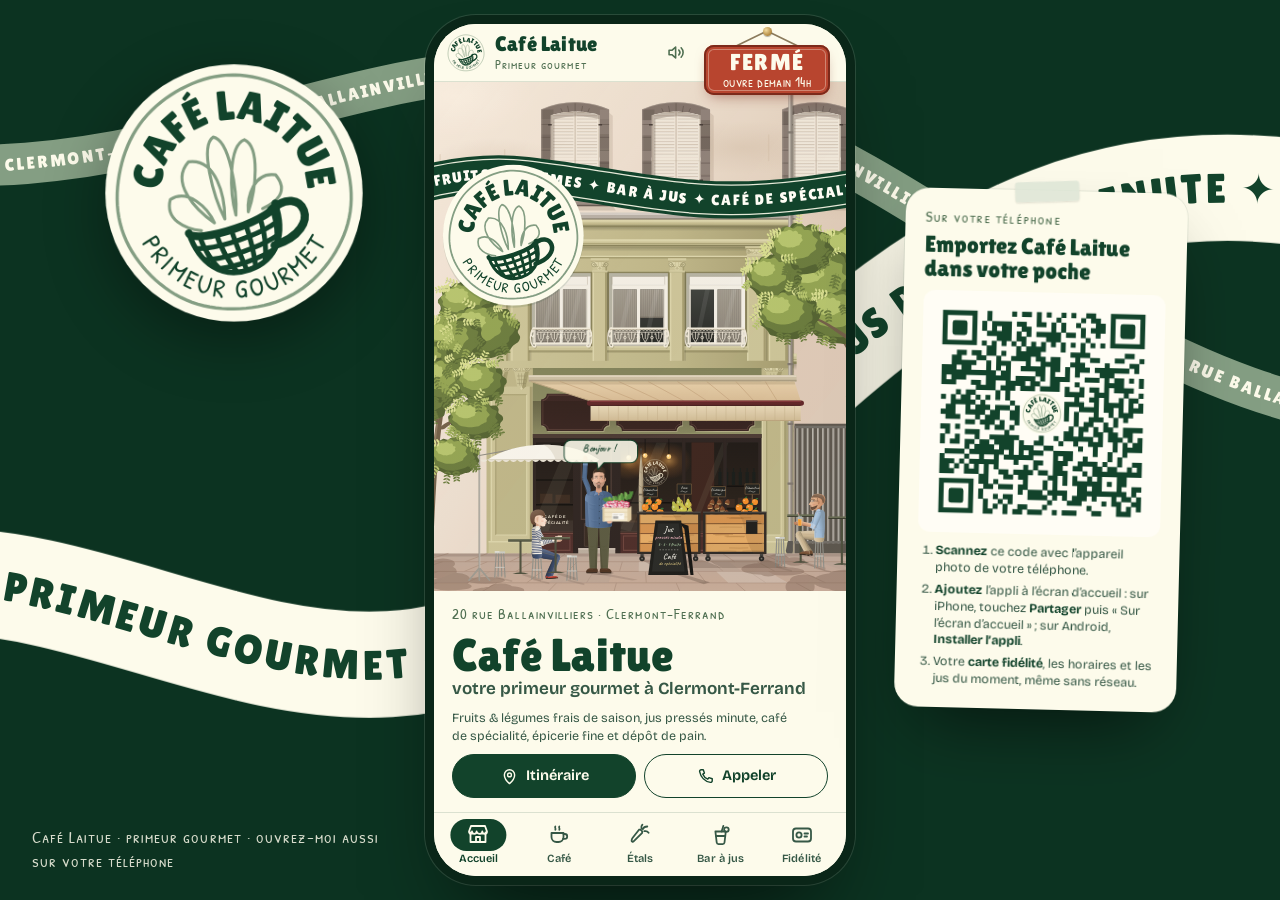
==== commit 2680bdb2: "Fusion : devanture fidèle, carte tamponnée, passants et invitation à installer Co-Authored-By: Claud" ====
--- a/index.html
+++ b/index.html
@@ -234,7 +234,7 @@
           { "@type": "Question", "name": "Proposez-vous des paniers de fruits et légumes ?", "acceptedAnswer": { "@type": "Answer", "text": "Oui, des paniers de saison à prix fixe en trois formats (duo, famille, gourmand), composés avec les produits du moment et accompagnés d’idées de plats. Ils se réservent par téléphone au 04 73 92 16 42." } },
           { "@type": "Question", "name": "Peut-on consommer sur place ?", "acceptedAnswer": { "@type": "Answer", "text": "Oui, cafés et jus se dégustent en terrasse ou à emporter." } },
           { "@type": "Question", "name": "Café Laitue vend-il du pain ?", "acceptedAnswer": { "@type": "Answer", "text": "Oui, Café Laitue est dépôt de pain pour Atelier Bon, boulangerie de pain vivant : des pains de qualité proposés chaque jour." } },
-          { "@type": "Question", "name": "Comment fonctionne la carte de fidélité ?", "acceptedAnswer": { "@type": "Answer", "text": "La carte de fidélité est gratuite et sans inscription, directement dans l’appli du site. À chaque boisson, le primeur tamponne votre carte sur votre téléphone ; au 10e tampon, une boisson est offerte." } }
+          { "@type": "Question", "name": "Comment fonctionne la carte de fidélité ?", "acceptedAnswer": { "@type": "Answer", "text": "La carte de fidélité est gratuite, directement dans l’appli du site : pour la créer, il suffit de son nom et de son numéro de téléphone, qui restent sur le téléphone. À chaque boisson, le primeur tamponne votre carte ; au 10e tampon, une boisson est offerte." } }
         ]
       }
     ]
@@ -245,11 +245,24 @@
 <body>
   <a class="skip" href="#main">Aller au contenu</a>
   <div class="backdrop" id="backdrop" aria-hidden="true"></div>
+  <aside class="desk-install" aria-labelledby="t-desk-install">
+    <p class="desk-install-eyebrow">Sur votre téléphone</p>
+    <h2 id="t-desk-install">Emportez Café Laitue dans votre poche</h2>
+    <div class="desk-qr" id="desk-qr"></div>
+    <ol class="desk-steps">
+      <li><strong>Scannez</strong> ce code avec l’appareil photo de votre téléphone.</li>
+      <li><strong>Ajoutez</strong> l’appli à l’écran d’accueil : sur iPhone, touchez <strong>Partager</strong> puis «&nbsp;Sur l’écran d’accueil&nbsp;» ; sur Android, <strong>Installer l’appli</strong>.</li>
+      <li>Votre <strong>carte fidélité</strong>, les horaires et les jus du moment, même sans réseau.</li>
+    </ol>
+    <button class="btn desk-install-btn" id="desk-install-btn" type="button" hidden>Installer sur cet ordinateur</button>
+  </aside>
 
   <div class="app" id="app">
     <div class="splash" id="splash" role="dialog" aria-modal="true" aria-label="Bienvenue chez Café Laitue">
       <div class="splash-bg"></div>
+      <div class="splash-veg" id="splash-veg" aria-hidden="true"></div>
       <div class="splash-logo"><div class="splash-dance"></div></div>
+      <div class="splash-veg splash-veg--over" id="splash-veg-over" aria-hidden="true"></div>
       <div class="splash-actions">
         <button class="splash-enter is-sound" id="splash-enter" type="button" data-sfx="none">
           <svg class="i" viewBox="0 0 24 24" aria-hidden="true"><path d="M3.5 9.5h3.2L11 5.8v12.4l-4.3-3.7H3.5z"/><path d="M14.6 9.2a4 4 0 0 1 0 5.6M17.3 6.6a7.6 7.6 0 0 1 0 10.8"/></svg>
@@ -278,7 +291,7 @@
         <span class="sign" aria-hidden="true">
           <svg class="sign-strings" viewBox="0 0 120 24"><path d="M60 5 23 23M60 5l37 18"/></svg>
           <span class="sign-board">
-            <span class="sign-face sign-open"><i class="sign-dot"></i><b>Ouvert</b><small id="sign-open-sub">Horaires</small></span>
+            <span class="sign-face sign-open"><b>Ouvert</b><small id="sign-open-sub">Horaires</small></span>
             <span class="sign-face sign-closed"><b>Fermé</b><small id="sign-closed-sub">à bientôt</small></span>
           </span>
           <span class="sign-nail"></span>
@@ -303,7 +316,7 @@
             <span class="h1-sub">votre primeur gourmet à Clermont-Ferrand</span>
           </h1>
           <p class="lead">Fruits &amp; légumes frais de saison, jus pressés minute, café de spécialité, épicerie fine et dépôt de pain.</p>
-          <div class="actions">
+          <div class="actions actions--2">
             <a class="btn btn--primary" href="https://www.google.com/maps/dir/?api=1&amp;destination=Caf%C3%A9%20Laitue%2C%2020%20rue%20Ballainvilliers%2C%2063000%20Clermont-Ferrand" target="_blank" rel="noopener">
               <svg class="i" viewBox="0 0 24 24" aria-hidden="true"><path d="M12 21s-6.5-5.6-6.5-11a6.5 6.5 0 0 1 13 0c0 5.4-6.5 11-6.5 11z"/><circle cx="12" cy="10" r="2.4"/></svg>
               Itinéraire
@@ -312,16 +325,7 @@
               <svg class="i" viewBox="0 0 24 24" aria-hidden="true"><path d="M6.6 3.5h2.6l1.4 4.2-2 1.4a12 12 0 0 0 6.3 6.3l1.4-2 4.2 1.4v2.6a2 2 0 0 1-2.2 2A17 17 0 0 1 4.6 5.7a2 2 0 0 1 2-2.2z"/></svg>
               Appeler
             </a>
-            <a class="btn" href="#fidelite">
-              <svg class="i" viewBox="0 0 24 24" aria-hidden="true"><rect x="3" y="5.5" width="18" height="13" rx="3"/><circle cx="9" cy="12" r="2.6"/><path d="M14.5 10.5h3.5M14.5 13.5h2.5"/></svg>
-              Ma carte
-            </a>
-          </div>
-          <button class="today" id="today" type="button" aria-haspopup="dialog" aria-controls="infos">
-            <span class="today-label">Aujourd’hui</span>
-            <span class="today-hours" id="today-hours">Lun. 14h–19h30 · Mar.–sam. 8h–19h30</span>
-            <span class="today-more">Infos pratiques</span>
-          </button>
+          </div>
         </div>
       </section>
 
@@ -567,26 +571,36 @@
       <section class="screen screen--loyalty" id="fidelite" data-screen="fidelite" aria-labelledby="t-fidelite">
         <header class="screen-head">
           <p class="eyebrow">Carte fidélité</p>
-          <h2 id="t-fidelite">Dix tampons, une boisson offerte</h2>
+          <h2 id="t-fidelite">Dix légumes dans le panier, une boisson offerte</h2>
         </header>
 
         <div class="lcard" id="lcard">
-          <div class="lcard-top">
-            <span class="lcard-mark" id="lcard-mark" aria-hidden="true"></span>
-            <div class="lcard-id">
-              <p class="lcard-title">Carte fidélité</p>
-              <label class="lcard-name">
-                <span class="visually-hidden">Votre prénom</span>
-                <input id="lcard-name" type="text" autocomplete="given-name" maxlength="24" placeholder="Votre prénom" enterkeyhint="done">
-              </label>
-            </div>
-            <p class="lcard-count"><span id="lcard-count">0</span><small>/10</small></p>
-          </div>
-          <ol class="slots" id="slots" aria-label="Tampons obtenus"></ol>
-          <p class="lcard-foot" id="lcard-foot">Encore 10 boissons avant la prochaine offerte.</p>
-        </div>
-
-        <div class="actions actions--2">
+          <div class="lbasket" id="lbasket"></div>
+          <p class="lcard-foot"><span id="lcard-foot">Encore 10 boissons avant la prochaine offerte.</span> <button class="lcard-edit" id="lcard-edit" type="button" hidden>Modifier</button></p>
+        </div>
+
+        <form class="lform" id="lform" novalidate hidden>
+          <p class="lform-title" id="lform-title">Créez votre carte</p>
+          <p class="lform-text" id="lform-text">Il suffit de votre nom et de votre numéro de téléphone : ils s’inscrivent sur la carte et restent sur ce téléphone.</p>
+          <label class="field">
+            <span class="field-label">Prénom et nom</span>
+            <input id="lf-name" name="name" type="text" autocomplete="name" autocapitalize="words" maxlength="32" required placeholder="Lucie Martin" enterkeyhint="next">
+          </label>
+          <label class="field">
+            <span class="field-label">Téléphone</span>
+            <input id="lf-tel" name="tel" type="tel" autocomplete="tel" inputmode="tel" maxlength="20" required placeholder="06 12 34 56 78" enterkeyhint="done">
+          </label>
+          <p class="lform-error" id="lf-error" role="alert" hidden></p>
+          <div class="lform-actions">
+            <button class="btn btn--primary btn--wide" type="submit" id="lf-submit">
+              <svg class="i" viewBox="0 0 24 24" aria-hidden="true"><path d="M15.5 4.5l4 4L9 19H5v-4z"/><path d="M13 7l4 4"/></svg>
+              <span id="lf-submit-text">Créer ma carte</span>
+            </button>
+            <button class="btn" type="button" id="lf-cancel" hidden>Annuler</button>
+          </div>
+        </form>
+
+        <div class="actions actions--2" id="lactions">
           <button class="btn btn--primary" id="btn-stamp" type="button">
             <svg class="i" viewBox="0 0 24 24" aria-hidden="true"><path d="M9 3.5h6l-1 6h3.5a2 2 0 0 1 2 2V14H4.5v-2.5a2 2 0 0 1 2-2H10z"/><path d="M4.5 17.5h15"/></svg>
             Faire tamponner
@@ -598,20 +612,30 @@
         </div>
 
         <ol class="steps">
-          <li><strong>Commandez</strong> un café ou un jus.</li>
-          <li><strong>Montrez</strong> cette carte : le primeur la tamponne avec son code.</li>
-          <li>Au <strong>10e tampon</strong>, votre boisson est offerte.</li>
+          <li><strong>Créez</strong> votre carte avec votre nom et votre numéro de téléphone.</li>
+          <li><strong>Commandez</strong> un café ou un jus et montrez cette carte : le primeur la tamponne avec son code.</li>
+          <li>À chaque boisson, <strong>un légume</strong> est tamponné dans votre panier ; au <strong>10e tampon</strong>, votre boisson est offerte.</li>
         </ol>
 
         <div class="install" id="install">
           <button class="btn btn--ghost" id="btn-install" type="button" hidden>
-            <svg class="i" viewBox="0 0 24 24" aria-hidden="true"><path d="M12 3.5v11M7.5 10l4.5 4.5 4.5-4.5M5 19.5h14"/></svg>
-            Installer l’appli
+            <svg class="i" viewBox="0 0 24 24" aria-hidden="true"><rect x="4" y="4" width="16" height="16" rx="4"/><path d="M12 8.5v7M8.5 12h7"/></svg>
+            Ajouter à l’écran d’accueil
           </button>
-          <p class="install-note">Gratuit, sans inscription. Vos tampons restent sur ce téléphone.</p>
+          <p class="install-note">Gratuit. Votre nom, votre numéro et vos tampons restent sur ce téléphone.</p>
         </div>
       </section>
     </main>
+
+    <div class="install-nudge" id="install-nudge" role="region" aria-labelledby="t-nudge" hidden>
+      <img class="nudge-icon" src="assets/icons/icon-192.png?v=2" alt="" width="44" height="44">
+      <div class="nudge-text">
+        <p class="nudge-title" id="t-nudge">L’appli sur votre écran d’accueil</p>
+        <p class="nudge-sub">Votre carte fidélité toujours à portée de main.</p>
+      </div>
+      <button class="btn btn--primary nudge-go" id="nudge-go" type="button">Ajouter</button>
+      <button class="nudge-close" id="nudge-close" type="button" aria-label="Plus tard"><svg class="i" viewBox="0 0 24 24" aria-hidden="true"><path d="M6 6l12 12M18 6 6 18"/></svg></button>
+    </div>
 
     <nav class="tabbar" aria-label="Navigation principale">
       <span class="tab-pill" aria-hidden="true"></span>
@@ -705,7 +729,7 @@
         </details>
         <details>
           <summary>Comment fonctionne la carte de fidélité&nbsp;?</summary>
-          <p>Elle est gratuite et sans inscription, dans l’onglet Fidélité. À chaque boisson, le primeur tamponne votre carte sur votre téléphone&nbsp;; au 10e tampon, une boisson est offerte.</p>
+          <p>Elle est gratuite, dans l’onglet Fidélité&nbsp;: pour la créer, il suffit de votre nom et de votre numéro de téléphone, qui restent sur votre téléphone. À chaque boisson, le primeur tamponne votre carte&nbsp;; au 10e tampon, une boisson est offerte.</p>
         </details>
       </div>
 
@@ -741,7 +765,7 @@
         </button>
       </header>
       <p class="pin-hint" id="pin-hint">Code commerçant</p>
-      <div class="pin-dots" id="pin-dots" aria-hidden="true"><i></i><i></i><i></i><i></i></div>
+      <div class="pin-dots" id="pin-dots" aria-hidden="true"><i></i><i></i><i></i><i></i><i></i><i></i></div>
       <div class="pin-qty" id="pin-qty" hidden>
         <button class="round-btn" type="button" id="qty-minus" aria-label="Un tampon de moins">−</button>
         <output id="qty-value" aria-live="polite">1</output>
@@ -757,6 +781,41 @@
     </div>
   </dialog>
 
+  <dialog class="sheet sheet--install" id="install-sheet" aria-labelledby="t-install">
+    <div class="sheet-inner">
+      <div class="sheet-grip" aria-hidden="true"></div>
+      <header class="sheet-head">
+        <h2 id="t-install">L’appli en raccourci</h2>
+        <button class="round-btn" type="button" data-close aria-label="Fermer">
+          <svg class="i" viewBox="0 0 24 24" aria-hidden="true"><path d="M6 6l12 12M18 6 6 18"/></svg>
+        </button>
+      </header>
+      <p class="install-lead">Ajoutez Café Laitue à votre <strong>écran d’accueil</strong> : l’icône s’ouvre comme une appli, en plein écran, même sans réseau, avec votre carte fidélité. Gratuit, sans passer par un store.</p>
+      <div class="install-native" id="install-native" hidden>
+        <button class="btn btn--primary btn--wide" id="install-native-btn" type="button"><svg class="i" viewBox="0 0 24 24" aria-hidden="true"><rect x="4" y="4" width="16" height="16" rx="4"/><path d="M12 8.5v7M8.5 12h7"/></svg> Installer l’appli</button>
+      </div>
+      <ol class="install-steps" id="install-steps-ios" hidden>
+        <li><span class="step-ico"><svg class="i" viewBox="0 0 24 24" aria-hidden="true"><path d="M12 3.5v11M8 7.5l4-4 4 4"/><path d="M8.5 10.5H6.5a1.5 1.5 0 0 0-1.5 1.5v7a1.5 1.5 0 0 0 1.5 1.5h11a1.5 1.5 0 0 0 1.5-1.5v-7a1.5 1.5 0 0 0-1.5-1.5h-2"/></svg></span><span>Touchez <strong>Partager</strong>, en bas de Safari (en haut sur iPad).</span></li>
+        <li><span class="step-ico"><svg class="i" viewBox="0 0 24 24" aria-hidden="true"><rect x="4" y="4" width="16" height="16" rx="4"/><path d="M12 8.5v7M8.5 12h7"/></svg></span><span>Choisissez <strong>«&nbsp;Sur l’écran d’accueil&nbsp;»</strong> (faites défiler la liste si besoin).</span></li>
+        <li><span class="step-ico"><svg class="i" viewBox="0 0 24 24" aria-hidden="true"><path d="M5 12.5l4.5 4.5L19 7.5"/></svg></span><span>Touchez <strong>Ajouter</strong> : l’icône Café Laitue rejoint vos applis.</span></li>
+      </ol>
+      <ol class="install-steps" id="install-steps-android" hidden>
+        <li><span class="step-ico"><svg class="i" viewBox="0 0 24 24" aria-hidden="true"><circle cx="12" cy="5.5" r="1.4" fill="currentColor"/><circle cx="12" cy="12" r="1.4" fill="currentColor"/><circle cx="12" cy="18.5" r="1.4" fill="currentColor"/></svg></span><span>Ouvrez le <strong>menu</strong> du navigateur (les trois points).</span></li>
+        <li><span class="step-ico"><svg class="i" viewBox="0 0 24 24" aria-hidden="true"><rect x="4" y="4" width="16" height="16" rx="4"/><path d="M12 8.5v7M8.5 12h7"/></svg></span><span>Choisissez <strong>«&nbsp;Installer l’application&nbsp;»</strong> ou <strong>«&nbsp;Ajouter à l’écran d’accueil&nbsp;»</strong>.</span></li>
+        <li><span class="step-ico"><svg class="i" viewBox="0 0 24 24" aria-hidden="true"><path d="M5 12.5l4.5 4.5L19 7.5"/></svg></span><span>Confirmez : l’icône Café Laitue rejoint vos applis.</span></li>
+      </ol>
+      <ol class="install-steps" id="install-steps-inapp" hidden>
+        <li><span class="step-ico"><svg class="i" viewBox="0 0 24 24" aria-hidden="true"><circle cx="12" cy="5.5" r="1.4" fill="currentColor"/><circle cx="12" cy="12" r="1.4" fill="currentColor"/><circle cx="12" cy="18.5" r="1.4" fill="currentColor"/></svg></span><span>Vous êtes dans le navigateur d’Instagram ou de Facebook : touchez le <strong>menu</strong> en haut à droite.</span></li>
+        <li><span class="step-ico"><svg class="i" viewBox="0 0 24 24" aria-hidden="true"><circle cx="12" cy="12" r="8.5"/><path d="M15.5 8.5l-2 5-5 2 2-5z"/></svg></span><span>Choisissez <strong>«&nbsp;Ouvrir dans le navigateur&nbsp;»</strong> (Safari ou Chrome).</span></li>
+        <li><span class="step-ico"><svg class="i" viewBox="0 0 24 24" aria-hidden="true"><rect x="4" y="4" width="16" height="16" rx="4"/><path d="M12 8.5v7M8.5 12h7"/></svg></span><span>Là, ajoutez la page à l’<strong>écran d’accueil</strong> : vous retrouverez la marche à suivre ici.</span></li>
+      </ol>
+      <div class="install-share">
+        <div class="install-qr" id="install-qr"></div>
+        <p><strong>À partager</strong> : faites scanner ce code à un ami, Café Laitue s’ouvrira sur son téléphone.</p>
+      </div>
+    </div>
+  </dialog>
+
   <noscript>
     <p class="noscript">Café Laitue — 20 rue Ballainvilliers, 63000 Clermont-Ferrand · 04 73 92 16 42 · Lundi 14h–19h30, mardi au samedi 8h–19h30.</p>
   </noscript>
--- a/assets/css/app.css
+++ b/assets/css/app.css
@@ -203,10 +203,28 @@
 .splash.is-leaving .splash-bg {
   opacity: 0;
 }
+/* Le plateau de légumes (comme sur la photo de l'enseigne), qui éclate en bulles à l'entrée */
+.splash-veg {
+  position: absolute;
+  inset: 0;
+  z-index: 1;
+  pointer-events: none;
+}
+.splash-veg svg {
+  display: block;
+  width: 100%;
+  height: 100%;
+}
+.splash-veg--over {
+  z-index: 3;
+}
 .splash-logo {
   position: relative;
+  z-index: 2;
   width: min(68vw, 290px, 40vh);
   aspect-ratio: 1;
+  border-radius: 50%;
+  filter: drop-shadow(0 14px 22px rgba(12, 40, 20, 0.45));
 }
 .splash-dance,
 .splash-dance svg {
@@ -217,6 +235,7 @@
 }
 .splash-actions {
   position: relative;
+  z-index: 4;
   display: grid;
   justify-items: center;
   gap: 2px;
@@ -250,7 +269,7 @@
   font-family: var(--font-display);
   font-size: 21px;
   letter-spacing: 0.04em;
-  box-shadow: 0 12px 24px -14px rgba(18, 67, 43, 0.8);
+  box-shadow: 0 0 0 5px var(--cream), 0 14px 26px -10px rgba(10, 30, 16, 0.75);
   transition: transform 0.2s var(--ease-out);
 }
 .splash-enter .i {
@@ -290,7 +309,11 @@
   outline-offset: 6px;
 }
 .splash-alt {
-  padding: 10px 14px;
+  margin-top: 8px;
+  padding: 6px 14px;
+  border-radius: 999px;
+  background: var(--cream);
+  box-shadow: 0 6px 14px -8px rgba(10, 30, 16, 0.6);
   font-family: var(--font-hand);
   font-size: 16px;
   letter-spacing: 0.03em;
@@ -387,7 +410,7 @@
   position: relative;
   align-self: stretch;
   flex: none;
-  width: 128px;
+  width: 138px;
   margin-right: -4px;
   border-radius: 0;
 }
@@ -399,7 +422,7 @@
   left: 0;
   right: 0;
   top: calc(var(--sat) + 0px);
-  height: 68px;
+  height: 74px;
   perspective: 520px;
   transform-origin: 50% 7px;
   animation: sign-swing 3.4s ease-in-out infinite alternate;
@@ -415,7 +438,7 @@
 }
 .sign-strings {
   position: absolute;
-  left: calc(50% - 59px);
+  left: calc(50% - 60px);
   top: 2px;
   width: 120px;
   height: 24px;
@@ -430,17 +453,17 @@
   top: 3px;
   width: 9px;
   height: 9px;
-  margin-left: -2.5px;
+  margin-left: -4.5px;
   border-radius: 50%;
   background: radial-gradient(circle at 35% 35%, #f3dca0, #b8914a 60%, #8a6a2e);
   box-shadow: 0 1px 1px rgba(0, 0, 0, 0.3);
 }
 .sign-board {
   position: absolute;
-  left: 8px;
-  right: 2px;
+  left: 6px;
+  right: 6px;
   top: 21px;
-  height: 44px;
+  height: 50px;
   transform-style: preserve-3d;
   transition: transform 0.9s cubic-bezier(0.3, 1.55, 0.45, 1);
 }
@@ -453,8 +476,9 @@
   display: grid;
   place-content: center;
   justify-items: center;
-  gap: 1px;
-  border-radius: 9px;
+  gap: 2px;
+  border-radius: 10px;
+  text-align: center;
   backface-visibility: hidden;
   -webkit-backface-visibility: hidden;
   box-shadow:
@@ -466,14 +490,14 @@
 .sign-face b {
   font-family: var(--font-display);
   font-weight: 400;
-  font-size: 20px;
+  font-size: 23px;
   line-height: 1;
   letter-spacing: 0.06em;
   text-transform: uppercase;
 }
 .sign-face small {
   font-family: var(--font-hand);
-  font-size: 12px;
+  font-size: 13.5px;
   line-height: 1;
   letter-spacing: 0.03em;
   white-space: nowrap;
@@ -495,34 +519,8 @@
     inset 0 0 0 5px rgba(253, 251, 235, 0.35),
     0 6px 14px -6px rgba(124, 42, 27, 0.6);
 }
-.sign-dot {
-  position: absolute;
-  left: 9px;
-  top: 50%;
-  margin-top: -9px;
-  width: 7px;
-  height: 7px;
-  border-radius: 50%;
-  background: #2f9b5c;
-  box-shadow: 0 0 0 3px rgba(47, 155, 92, 0.2);
-  animation: pulse 2.4s var(--ease-out) infinite;
-}
-.status[data-state='soon'] .sign-dot {
-  background: var(--carrot);
-  box-shadow: 0 0 0 3px rgba(233, 122, 44, 0.22);
-}
 .status[data-state='soon'] .sign-open small {
   color: #b85a18;
-}
-
-@keyframes pulse {
-  0%,
-  100% {
-    box-shadow: 0 0 0 3px rgba(47, 155, 92, 0.2);
-  }
-  50% {
-    box-shadow: 0 0 0 6px rgba(47, 155, 92, 0.05);
-  }
 }
 
 .stage {
@@ -855,38 +853,9 @@
 
 .lead {
   color: var(--ink-2);
-  font-size: 14.5px;
-  max-width: 38ch;
-}
-
-.today {
-  display: grid;
-  grid-template-columns: auto 1fr auto;
-  align-items: center;
-  gap: 10px;
-  width: 100%;
-  padding: 10px 12px;
-  border-radius: var(--r-md);
-  background: var(--cream-2);
-  border: 1px dashed var(--sage);
-  text-align: left;
-  font-size: 13.5px;
-}
-.today-label {
-  font-family: var(--font-hand);
-  font-size: 15px;
-  letter-spacing: 0.05em;
-  color: var(--sage-ink);
-}
-.today-hours {
-  font-weight: 650;
-}
-.today-more {
   font-size: 12.5px;
-  font-weight: 650;
-  text-decoration: underline;
-  text-underline-offset: 3px;
-  color: var(--forest);
+  line-height: 1.4;
+  max-width: 44ch;
 }
 
 /* ---------- Le café ---------- */
@@ -2040,125 +2009,130 @@
 
 /* ---------- Fidélité ---------- */
 
+/* La carte est une fiche imprimée avec un panier en osier : chaque tampon est un légume */
 .lcard {
   position: relative;
-  margin: 6px var(--gutter) 12px;
-  padding: 14px 14px 12px;
-  border-radius: 22px;
-  background:
-    radial-gradient(120% 90% at 100% 0%, rgba(132, 158, 131, 0.18), transparent 55%),
-    radial-gradient(90% 80% at 0% 100%, rgba(233, 122, 44, 0.08), transparent 60%),
-    var(--cream-2);
-  border: 2px solid var(--forest);
-  box-shadow: 0 2px 0 var(--forest), var(--shadow);
-  overflow: hidden;
-}
-.lcard::after {
-  content: '';
-  position: absolute;
-  inset: 5px;
-  border: 1.5px dashed rgba(18, 67, 43, 0.25);
-  border-radius: 16px;
-  pointer-events: none;
-}
-.lcard-top {
-  display: grid;
-  grid-template-columns: 52px 1fr auto;
-  gap: 10px;
-  align-items: center;
-}
-.lcard-mark {
-  width: 52px;
-  height: 52px;
-}
-.lcard-mark svg {
+  max-width: 420px;
+  margin: 2px auto 10px;
+  padding: 0 var(--gutter);
+}
+.lbasket {
+  position: relative;
+}
+.lbasket-svg {
+  display: block;
   width: 100%;
-  height: 100%;
-}
-.lcard-title {
-  font-family: var(--font-display);
-  font-size: 19px;
-  color: var(--forest);
-  line-height: 1;
-}
-.lcard-name input {
-  width: 100%;
-  margin-top: 3px;
-  padding: 2px 0;
-  border: 0;
-  border-bottom: 1.5px dotted var(--sage);
-  background: transparent;
-  font-family: var(--font-chalk);
-  font-size: 21px;
-  color: var(--forest);
-  outline: none;
-}
-.lcard-name input::placeholder {
-  color: var(--sage);
-}
-.lcard-count {
-  font-family: var(--font-display);
-  font-size: 30px;
-  color: var(--forest);
-  line-height: 1;
-}
-.lcard-count small {
-  font-size: 15px;
-  color: var(--sage-ink);
-}
-.slots {
-  display: grid;
-  grid-template-columns: repeat(5, 1fr);
-  gap: 8px;
-  list-style: none;
-  margin: 12px 0 8px;
-  padding: 0;
-}
-.slot {
-  position: relative;
-  aspect-ratio: 1;
-  border-radius: 50%;
-  border: 1.5px dashed rgba(18, 67, 43, 0.35);
-  display: grid;
-  place-items: center;
-  color: rgba(18, 67, 43, 0.22);
-}
-.slot > .slot-ico {
-  width: 46%;
-  height: 46%;
-}
-.slot.is-gift {
-  border-style: solid;
-  border-color: var(--carrot);
-  color: var(--carrot);
-  background: rgba(233, 122, 44, 0.07);
-}
-.slot-ink {
-  position: absolute;
-  inset: -6%;
-  color: var(--forest);
-  opacity: 0.88;
-  pointer-events: none;
-}
-.slot-ink svg {
-  width: 100%;
-  height: 100%;
+  height: auto;
+  overflow: visible;
 }
 .lcard-foot {
+  margin-top: 6px;
   font-size: 13px;
   font-weight: 600;
   color: var(--ink-2);
   text-align: center;
 }
-.lcard.is-full {
-  animation: glow 1.6s var(--ease-out) infinite alternate;
-}
-@keyframes glow {
+.lcard-edit {
+  margin-left: 2px;
+  padding: 2px 2px;
+  font-weight: 700;
+  color: var(--forest);
+  text-decoration: underline;
+  text-decoration-style: dotted;
+  text-underline-offset: 3px;
+}
+
+/* Création de la carte : nom et numéro de téléphone */
+.lform {
+  display: grid;
+  gap: 10px;
+  margin: 4px var(--gutter) 2px;
+  padding: 14px 14px 14px;
+  border-radius: var(--r-md);
+  background: var(--cream-2);
+  border: 1px solid var(--line);
+}
+.lform[hidden] {
+  display: none;
+}
+.lform-title {
+  font-family: var(--font-display);
+  font-size: 20px;
+  line-height: 1.1;
+  color: var(--forest);
+}
+.lform-text {
+  margin-top: -4px;
+  font-size: 13px;
+  color: var(--ink-2);
+}
+.field {
+  display: grid;
+  gap: 4px;
+}
+.field-label {
+  font-size: 12.5px;
+  font-weight: 700;
+  color: var(--forest);
+}
+.field input {
+  width: 100%;
+  min-height: 46px;
+  padding: 0 14px;
+  border: 1.5px solid rgba(18, 67, 43, 0.28);
+  border-radius: var(--r-sm);
+  background: #fffdf5;
+  font-size: 16px;
+  color: var(--forest);
+  outline: none;
+  transition: border-color 0.2s, box-shadow 0.2s;
+}
+.field input::placeholder {
+  color: rgba(18, 67, 43, 0.35);
+}
+.field input:focus-visible,
+.field input:focus {
+  border-color: var(--forest);
+  box-shadow: 0 0 0 3px rgba(18, 67, 43, 0.12);
+}
+.field input[aria-invalid='true'] {
+  border-color: #b8452f;
+  box-shadow: 0 0 0 3px rgba(184, 69, 47, 0.12);
+}
+.lform-error {
+  margin-top: -2px;
+  font-size: 13px;
+  font-weight: 650;
+  color: #b8452f;
+}
+.lform-actions {
+  display: grid;
+  grid-template-columns: 1fr;
+  gap: 8px;
+}
+.lform-actions:has(#lf-cancel:not([hidden])) {
+  grid-template-columns: 1fr auto;
+}
+.screen--loyalty .actions[hidden] {
+  display: none;
+}
+/* Carte complète : un halo orangé pulse autour du papier */
+.lbasket::before {
+  content: '';
+  position: absolute;
+  inset: 1% 1.1% 2.4%;
+  border-radius: 4.5% / 5.4%;
+  pointer-events: none;
+}
+.lcard.is-full .lbasket::before {
+  animation: card-glow 1.6s ease-in-out infinite alternate;
+}
+@keyframes card-glow {
   from {
-    box-shadow: 0 2px 0 var(--forest), 0 0 0 0 rgba(233, 122, 44, 0.3);
+    box-shadow: 0 0 0 0 rgba(233, 122, 44, 0.15);
   }
   to {
-    box-shadow: 0 2px 0 var(--forest), 0 0 0 10px rgba(233, 122, 44, 0);
+    box-shadow: 0 0 0 7px rgba(233, 122, 44, 0.32);
   }
 }
 
@@ -2212,18 +2186,156 @@
   font-size: 12.5px;
   color: var(--sage-ink);
   text-align: center;
-}
-
-.stamp-fly {
-  position: fixed;
-  z-index: 60;
-  pointer-events: none;
-  color: var(--forest);
-}
-.stamp-fly svg {
+  max-width: 36ch;
+}
+
+/* Bandeau « L'appli sur votre écran d'accueil » (téléphone, au-dessus des onglets) */
+.install-nudge {
+  position: absolute;
+  z-index: 6;
+  left: 10px;
+  right: 10px;
+  bottom: calc(var(--tab-h) + var(--sab) + 10px);
+  display: grid;
+  grid-template-columns: auto minmax(0, 1fr) auto auto;
+  align-items: center;
+  gap: 10px;
+  max-width: 520px;
+  margin: 0 auto;
+  padding: 9px 6px 9px 9px;
+  border-radius: 20px;
+  background: var(--cream);
+  border: 1px solid var(--line);
+  box-shadow: 0 18px 40px -14px rgba(18, 67, 43, 0.55), 0 2px 6px rgba(18, 67, 43, 0.08);
+}
+.nudge-icon {
+  width: 44px;
+  height: 44px;
+  border-radius: 11px;
+  box-shadow: 0 2px 6px rgba(18, 67, 43, 0.25);
+}
+.nudge-title {
+  font-weight: 750;
+  font-size: 13.5px;
+  line-height: 1.2;
+  color: var(--forest);
+}
+.nudge-sub {
+  margin-top: 1px;
+  font-size: 12px;
+  line-height: 1.25;
+  color: var(--ink-2);
+}
+.nudge-go {
+  min-height: 38px;
+  padding: 0 14px;
+  font-size: 13.5px;
+}
+.nudge-close {
+  display: grid;
+  place-items: center;
+  width: 30px;
+  height: 30px;
+  border-radius: 50%;
+  color: var(--sage-ink);
+}
+.nudge-close .i {
+  width: 18px;
+  height: 18px;
+}
+.nudge-close:active {
+  background: var(--cream-2);
+}
+
+/* Feuille « L'appli en raccourci » : marche à suivre selon le téléphone + QR code */
+.install-lead {
+  margin: 2px 0 14px;
+  font-size: 14px;
+  color: var(--ink-2);
+}
+.install-lead strong {
+  color: var(--forest);
+}
+.install-native {
+  margin-bottom: 14px;
+}
+.install-steps {
+  list-style: none;
+  margin: 0 0 16px;
+  padding: 0;
+  display: grid;
+  gap: 8px;
+  counter-reset: st;
+}
+.install-steps li {
+  counter-increment: st;
+  display: grid;
+  grid-template-columns: auto minmax(0, 1fr);
+  align-items: center;
+  gap: 12px;
+  padding: 10px 12px;
+  border-radius: var(--r-sm);
+  background: var(--cream-2);
+  font-size: 14px;
+  color: var(--ink-2);
+}
+.install-steps strong {
+  color: var(--forest);
+}
+.step-ico {
+  position: relative;
+  display: grid;
+  place-items: center;
+  width: 40px;
+  height: 40px;
+  border-radius: 12px;
+  background: #fffdf5;
+  border: 1px solid var(--line);
+  color: #2f6fd6;
+}
+.step-ico::after {
+  content: counter(st);
+  position: absolute;
+  top: -6px;
+  left: -6px;
+  display: grid;
+  place-items: center;
+  width: 18px;
+  height: 18px;
+  border-radius: 50%;
+  background: var(--forest);
+  color: var(--cream);
+  font-size: 11px;
+  font-weight: 800;
+}
+.install-share {
+  display: grid;
+  grid-template-columns: 112px minmax(0, 1fr);
+  align-items: center;
+  gap: 14px;
+  padding: 12px;
+  border-radius: var(--r-md);
+  border: 1.5px dashed rgba(18, 67, 43, 0.25);
+  font-size: 13px;
+  color: var(--ink-2);
+}
+.install-share strong {
+  color: var(--forest);
+}
+.install-qr {
+  width: 112px;
+  aspect-ratio: 1;
+}
+.qr {
   width: 100%;
   height: 100%;
 }
+
+/* Encart du bureau : le QR code à scanner (masqué sur téléphone et dans l'appli installée) */
+.desk-install {
+  display: none;
+}
+
 .confetti {
   position: fixed;
   z-index: 61;
@@ -2491,10 +2603,10 @@
   }
   .sign-board {
     top: 19px;
-    height: 40px;
+    height: 45px;
   }
   .sign-face b {
-    font-size: 18px;
+    font-size: 20px;
   }
 }
 
@@ -2521,7 +2633,7 @@
     font-size: 18px;
   }
   .status {
-    width: 116px;
+    width: 126px;
   }
   .actions {
     grid-template-columns: 1fr 1fr;
@@ -2595,6 +2707,7 @@
     font-size: 17px;
     letter-spacing: 0.06em;
     opacity: 0.85;
+    max-width: calc(50vw - 206px - 64px);
   }
   .desk-stamp {
     position: fixed;
@@ -2609,6 +2722,87 @@
     height: 100%;
     overflow: visible;
   }
+  .desk-install {
+    position: fixed;
+    z-index: 1;
+    right: max(24px, calc(50% - 206px - 336px));
+    top: 50%;
+    display: grid;
+    grid-template-columns: minmax(0, 1fr);
+    gap: 10px;
+    width: clamp(196px, calc(50vw - 206px - 64px), 282px);
+    padding: 18px 20px 20px;
+    border-radius: 24px;
+    background: var(--cream);
+    color: var(--forest);
+    transform: translateY(-50%) rotate(1.4deg);
+    box-shadow:
+      0 34px 70px -26px rgba(0, 0, 0, 0.6),
+      0 0 0 1px rgba(18, 67, 43, 0.08);
+  }
+  .desk-install::before {
+    content: '';
+    position: absolute;
+    top: -9px;
+    left: 50%;
+    width: 64px;
+    height: 20px;
+    margin-left: -32px;
+    border-radius: 3px;
+    background: rgba(221, 230, 214, 0.85);
+    transform: rotate(-3deg);
+    box-shadow: 0 1px 2px rgba(0, 0, 0, 0.12);
+  }
+  .desk-install-eyebrow {
+    font-family: var(--font-hand);
+    font-size: 15px;
+    letter-spacing: 0.08em;
+    color: var(--sage-ink);
+  }
+  .desk-install h2 {
+    margin-top: -6px;
+    font-family: var(--font-display);
+    font-size: 23px;
+    line-height: 1.05;
+  }
+  .desk-qr {
+    width: 100%;
+    aspect-ratio: 1;
+  }
+  .desk-steps {
+    margin: 0;
+    padding-left: 18px;
+    display: grid;
+    gap: 5px;
+    font-size: 12.5px;
+    line-height: 1.35;
+    color: var(--ink-2);
+  }
+  .desk-steps strong {
+    color: var(--forest);
+  }
+  .desk-install-btn {
+    justify-self: start;
+    min-height: 38px;
+    padding: 6px 14px;
+    font-size: 13.5px;
+    line-height: 1.2;
+    white-space: normal;
+    text-align: center;
+  }
+  html.is-standalone .desk-install {
+    display: none;
+  }
+}
+
+/* Bureau étroit : l'encart se contente du QR code */
+@media (min-width: 880px) and (max-width: 1040px) and (min-height: 620px) {
+  .desk-steps li:not(:first-child) {
+    display: none;
+  }
+  .desk-install h2 {
+    font-size: 19px;
+  }
 }
 
 @media (prefers-reduced-motion: reduce) {
